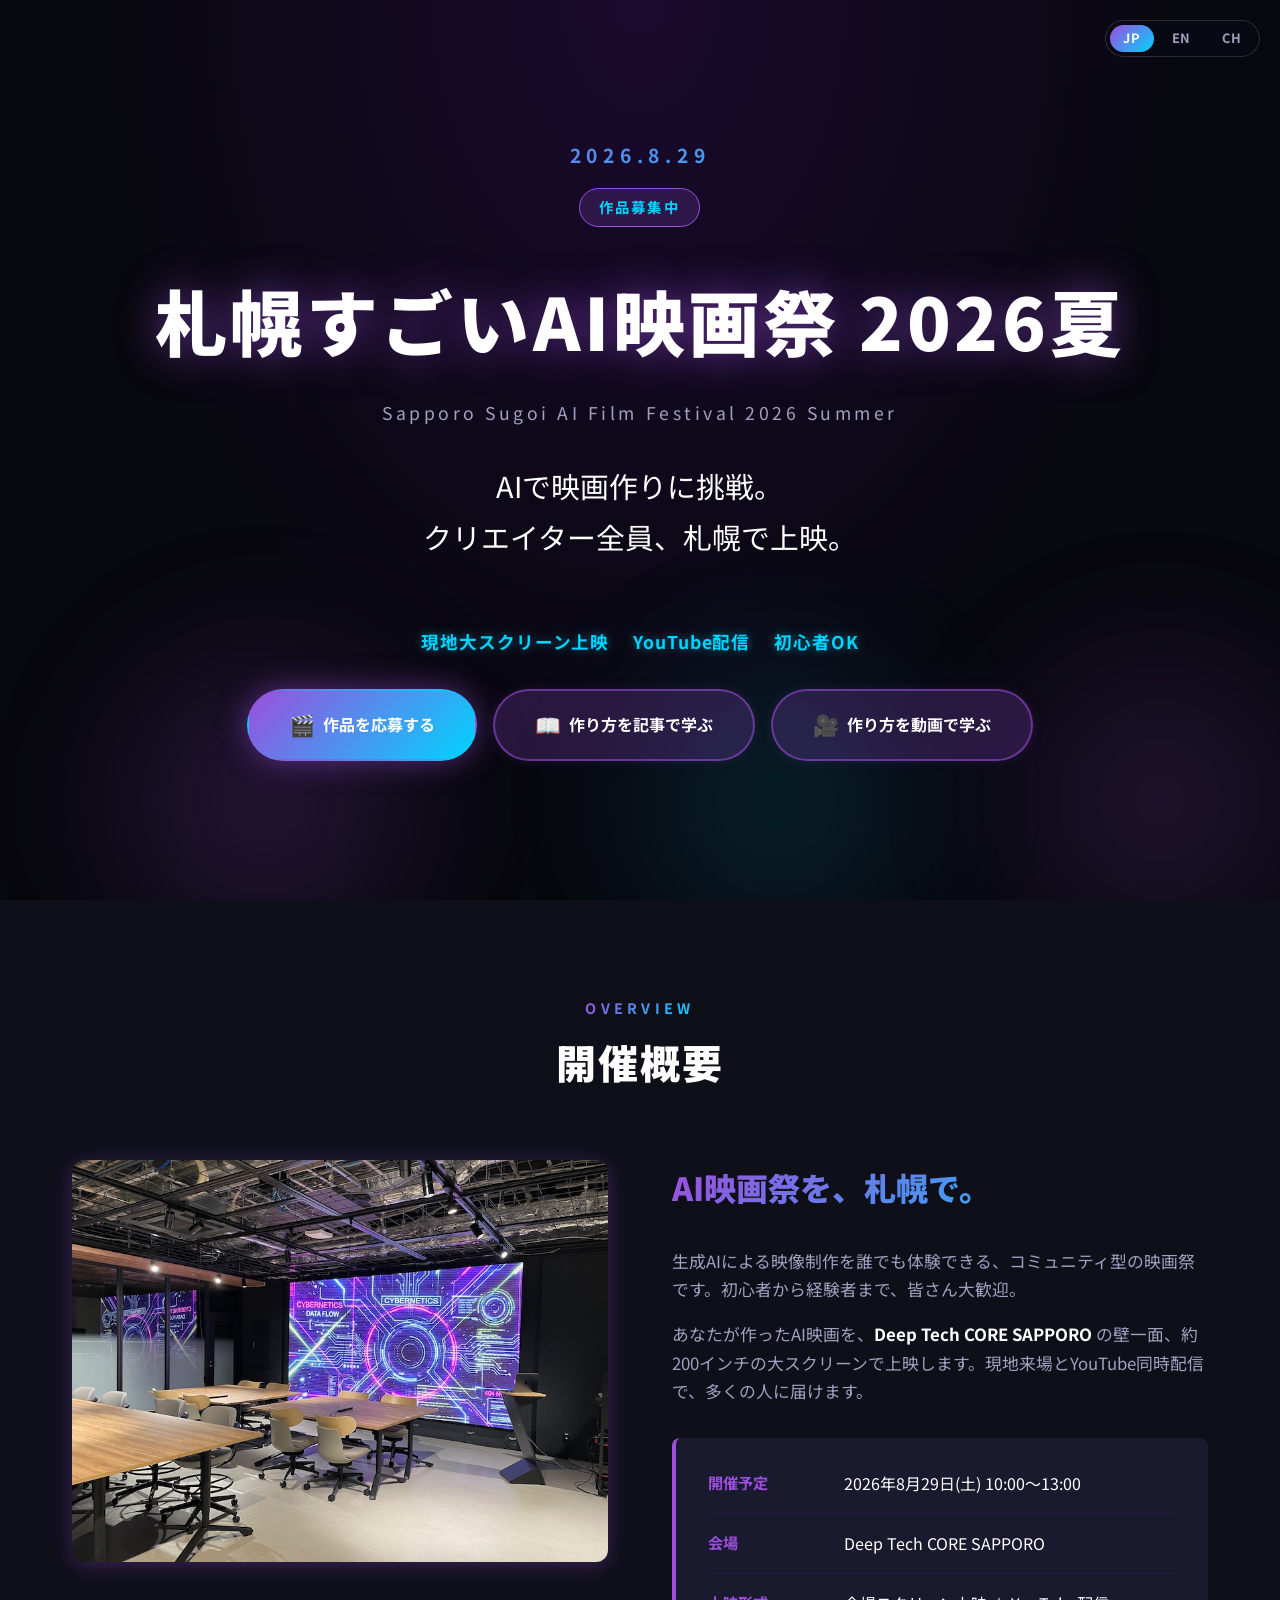
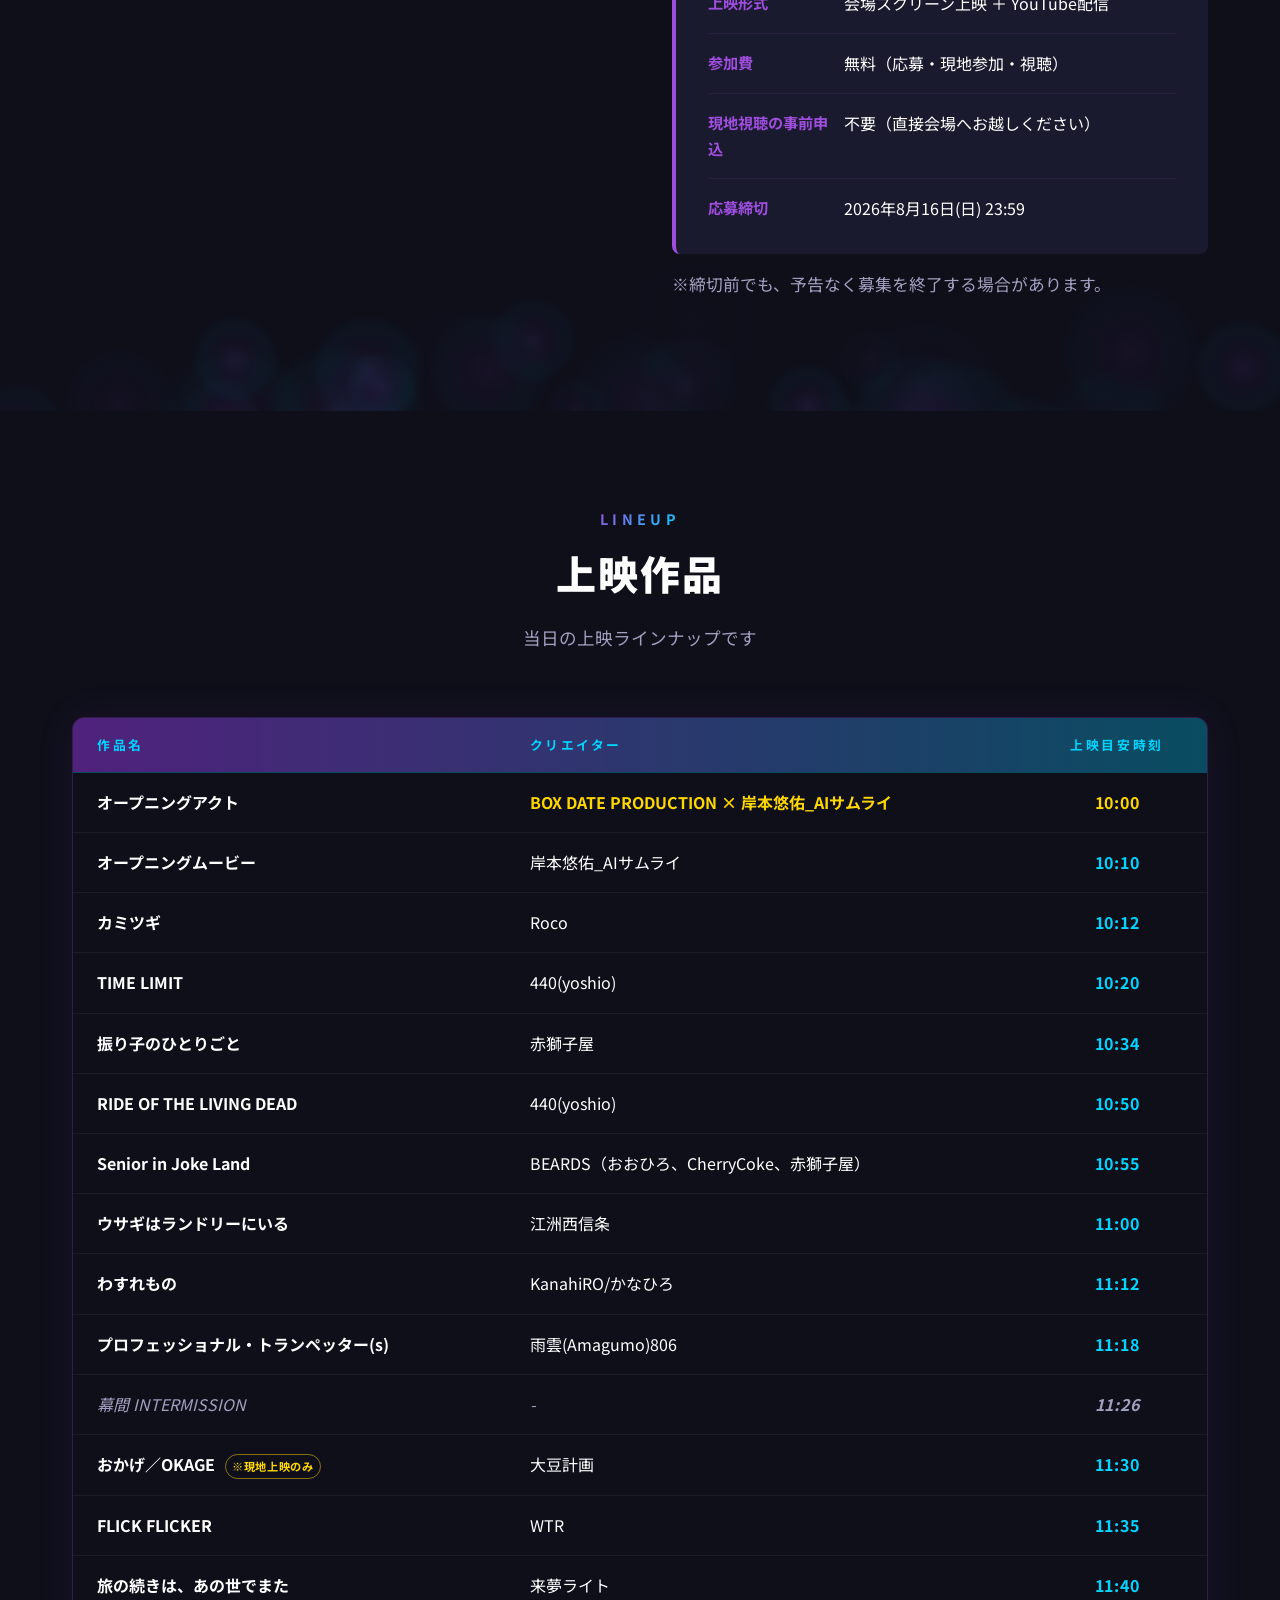
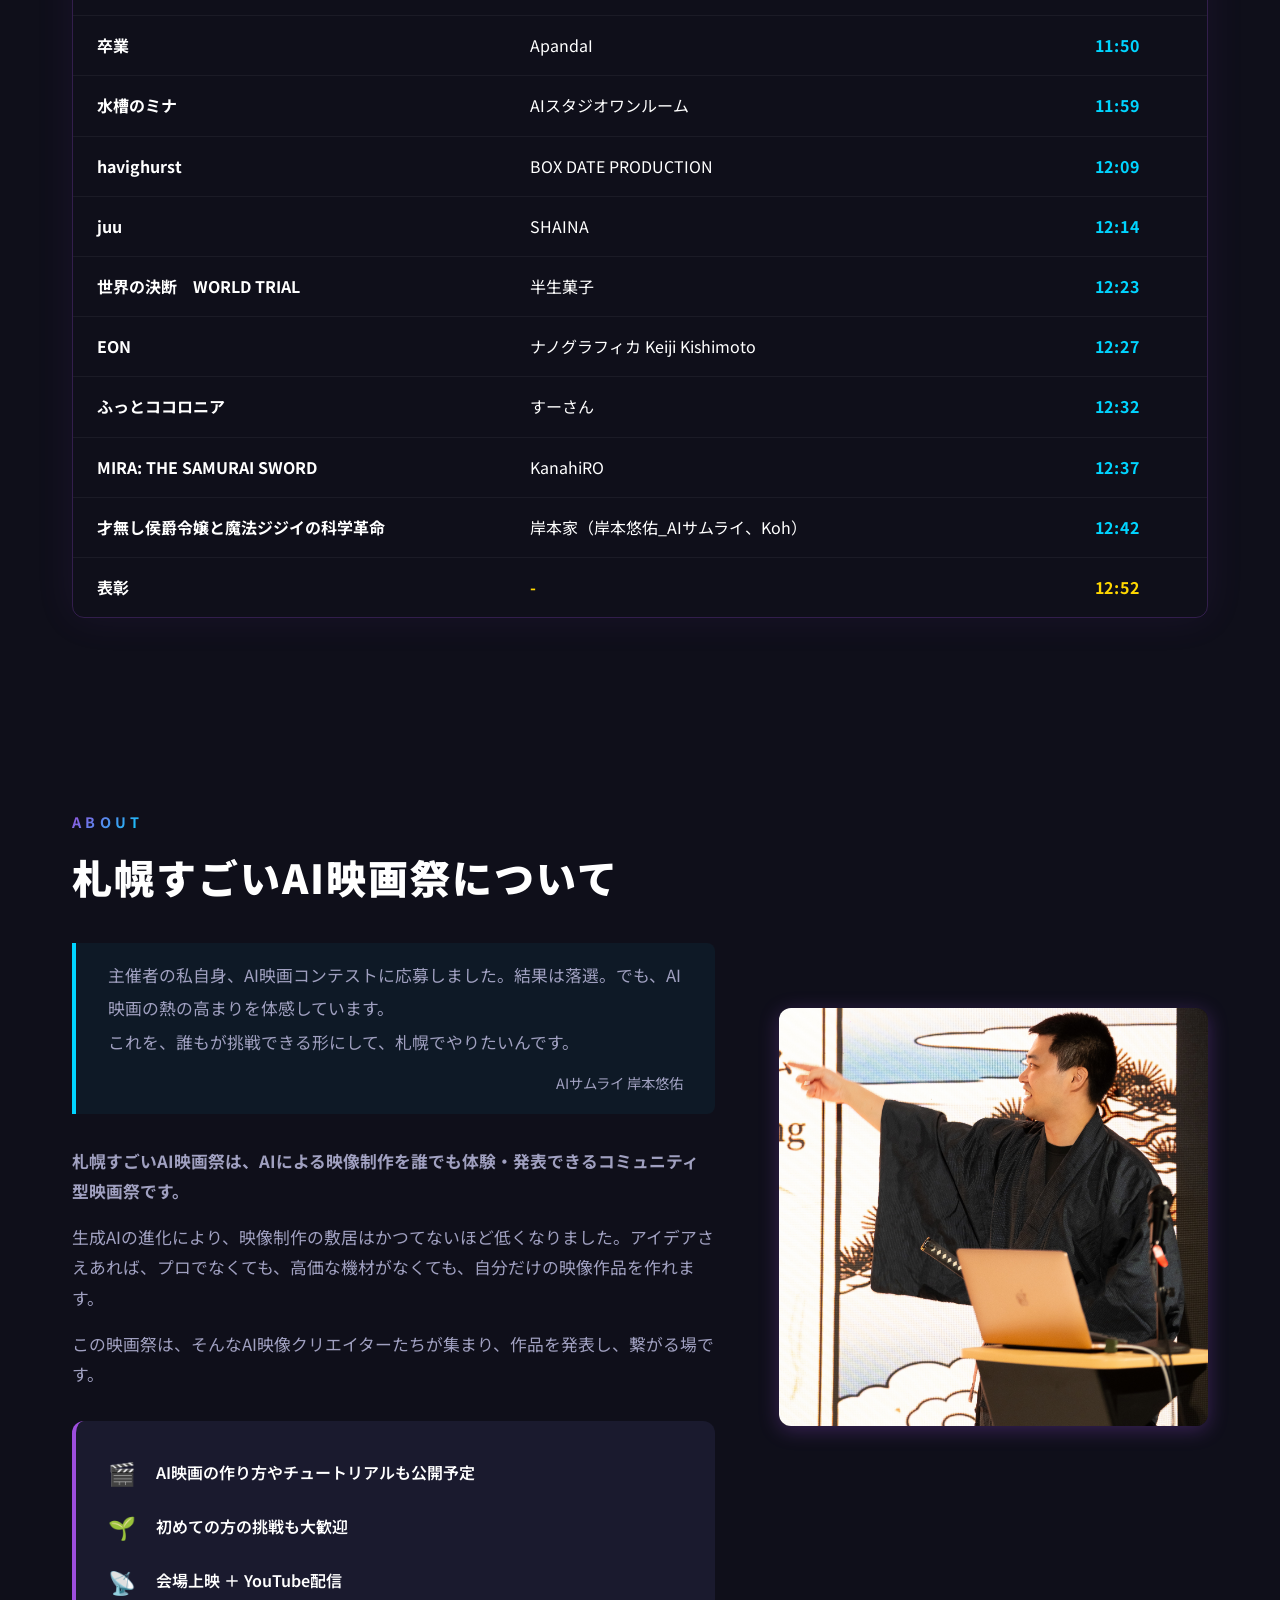
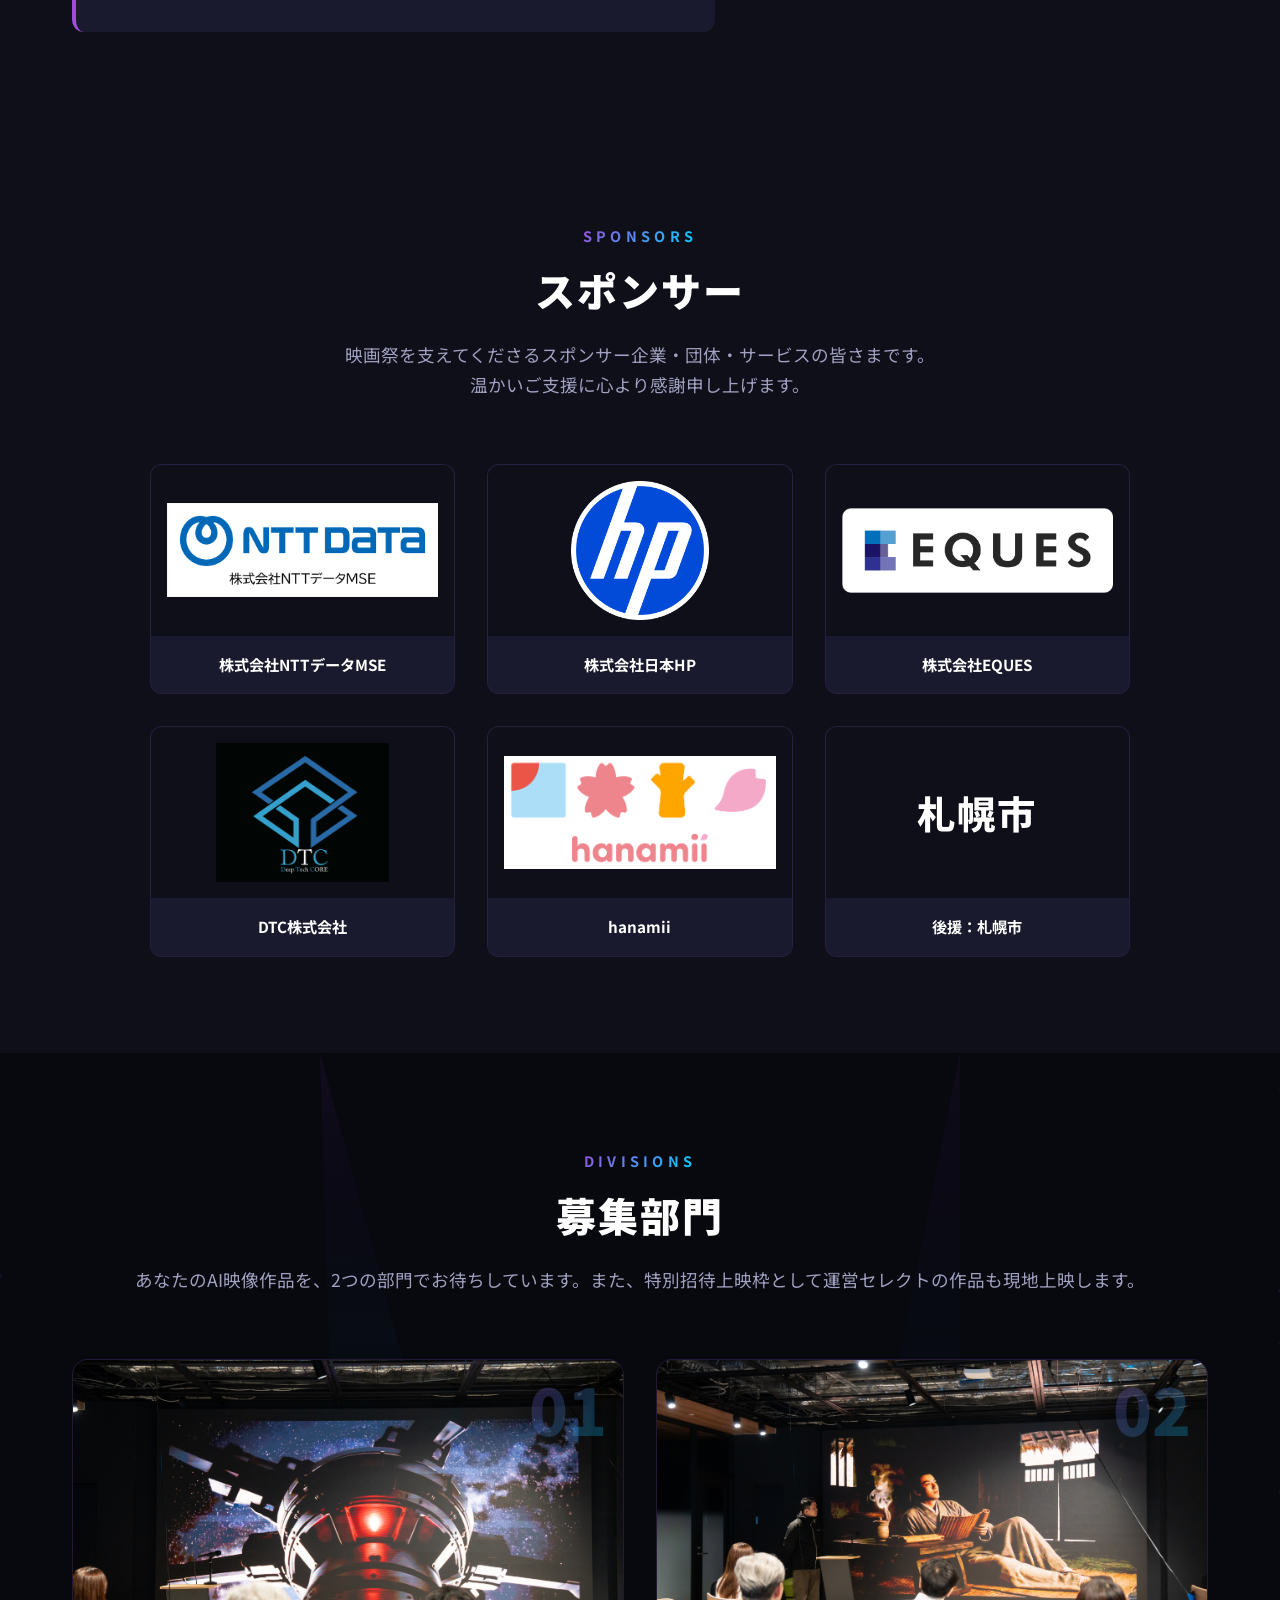
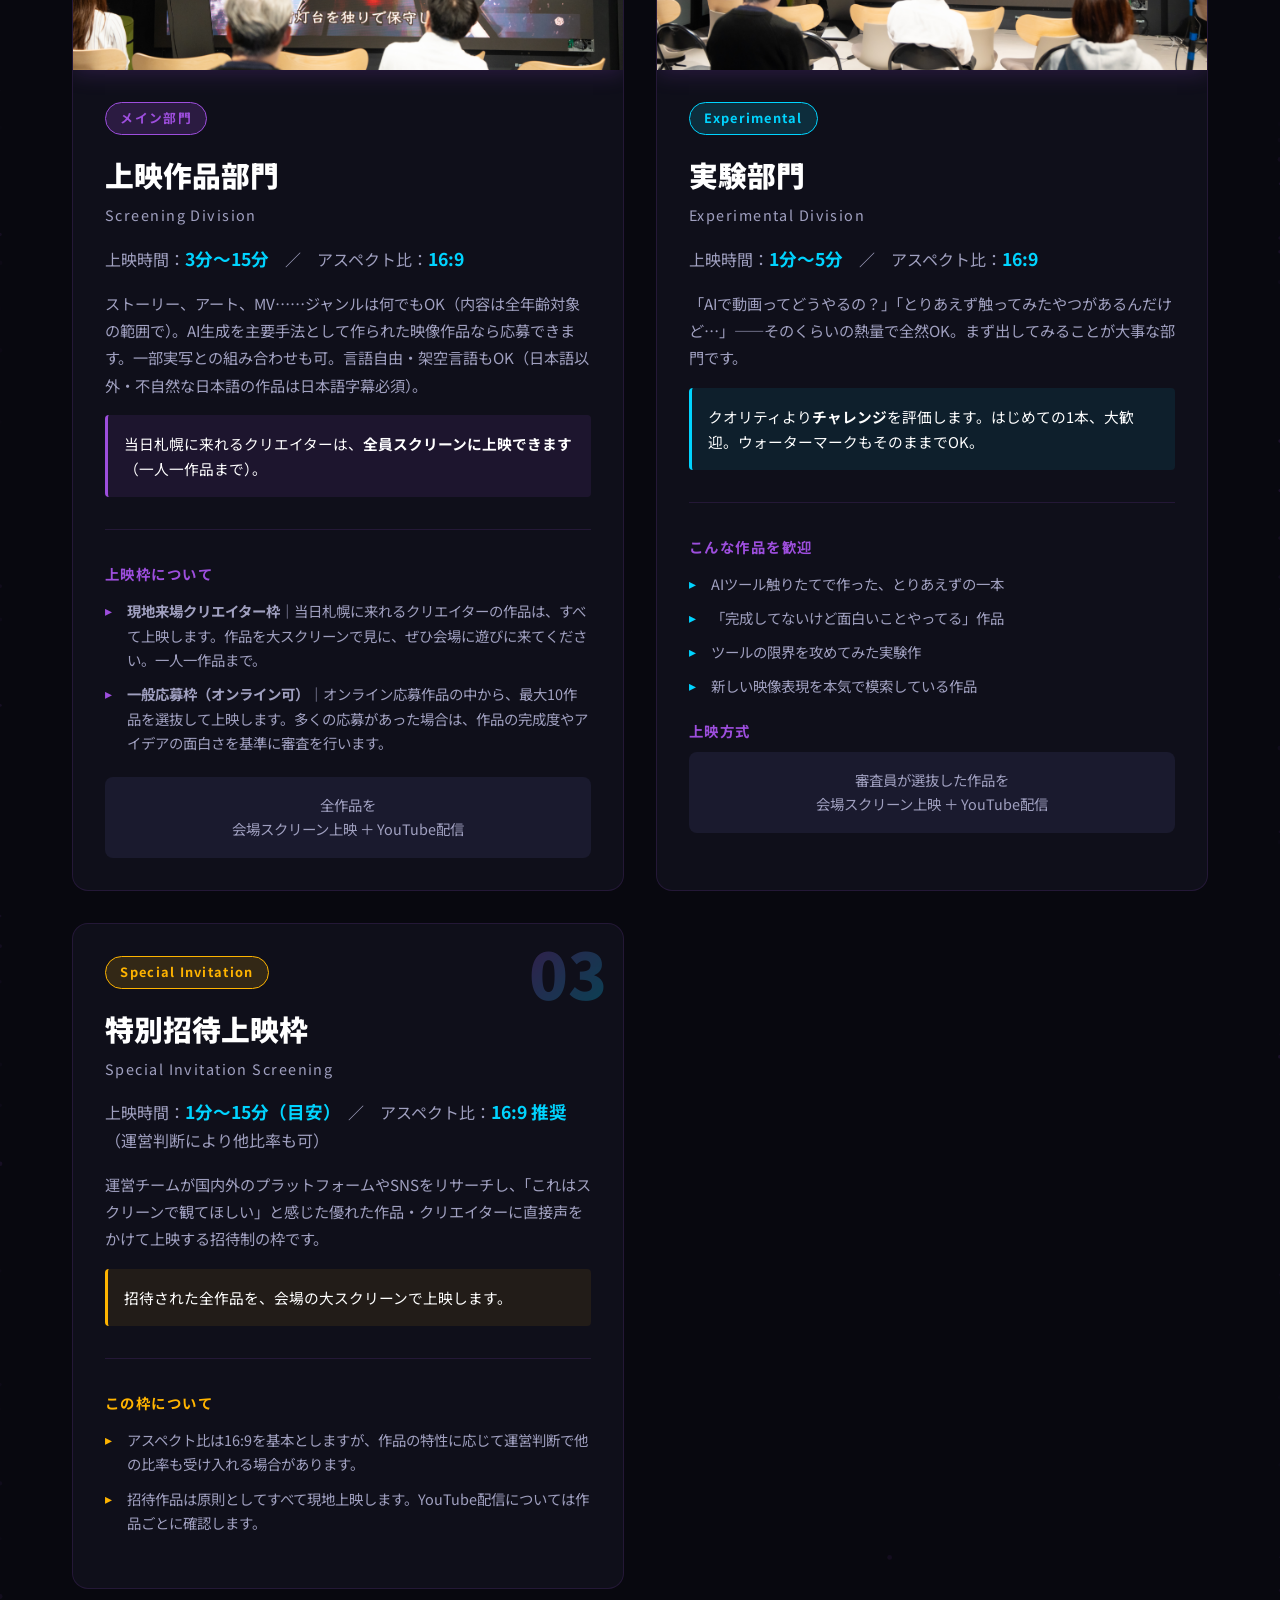
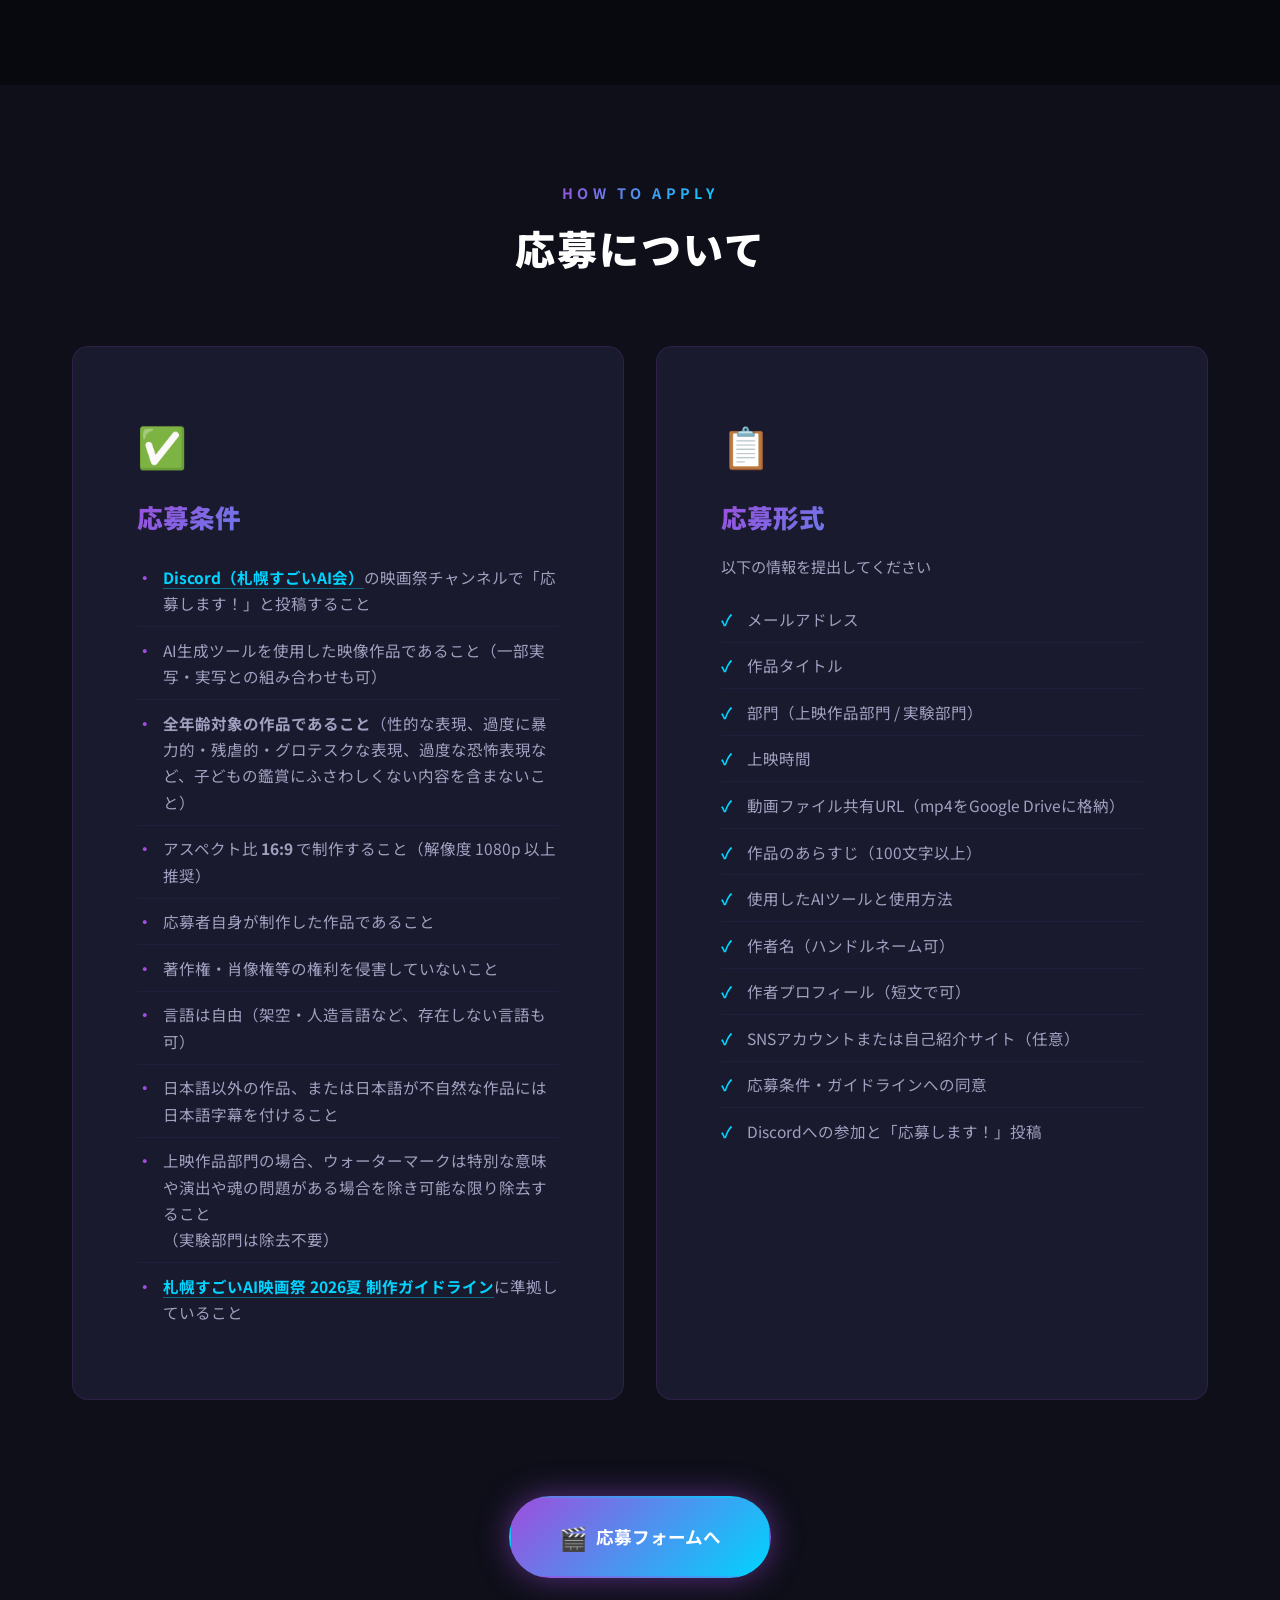
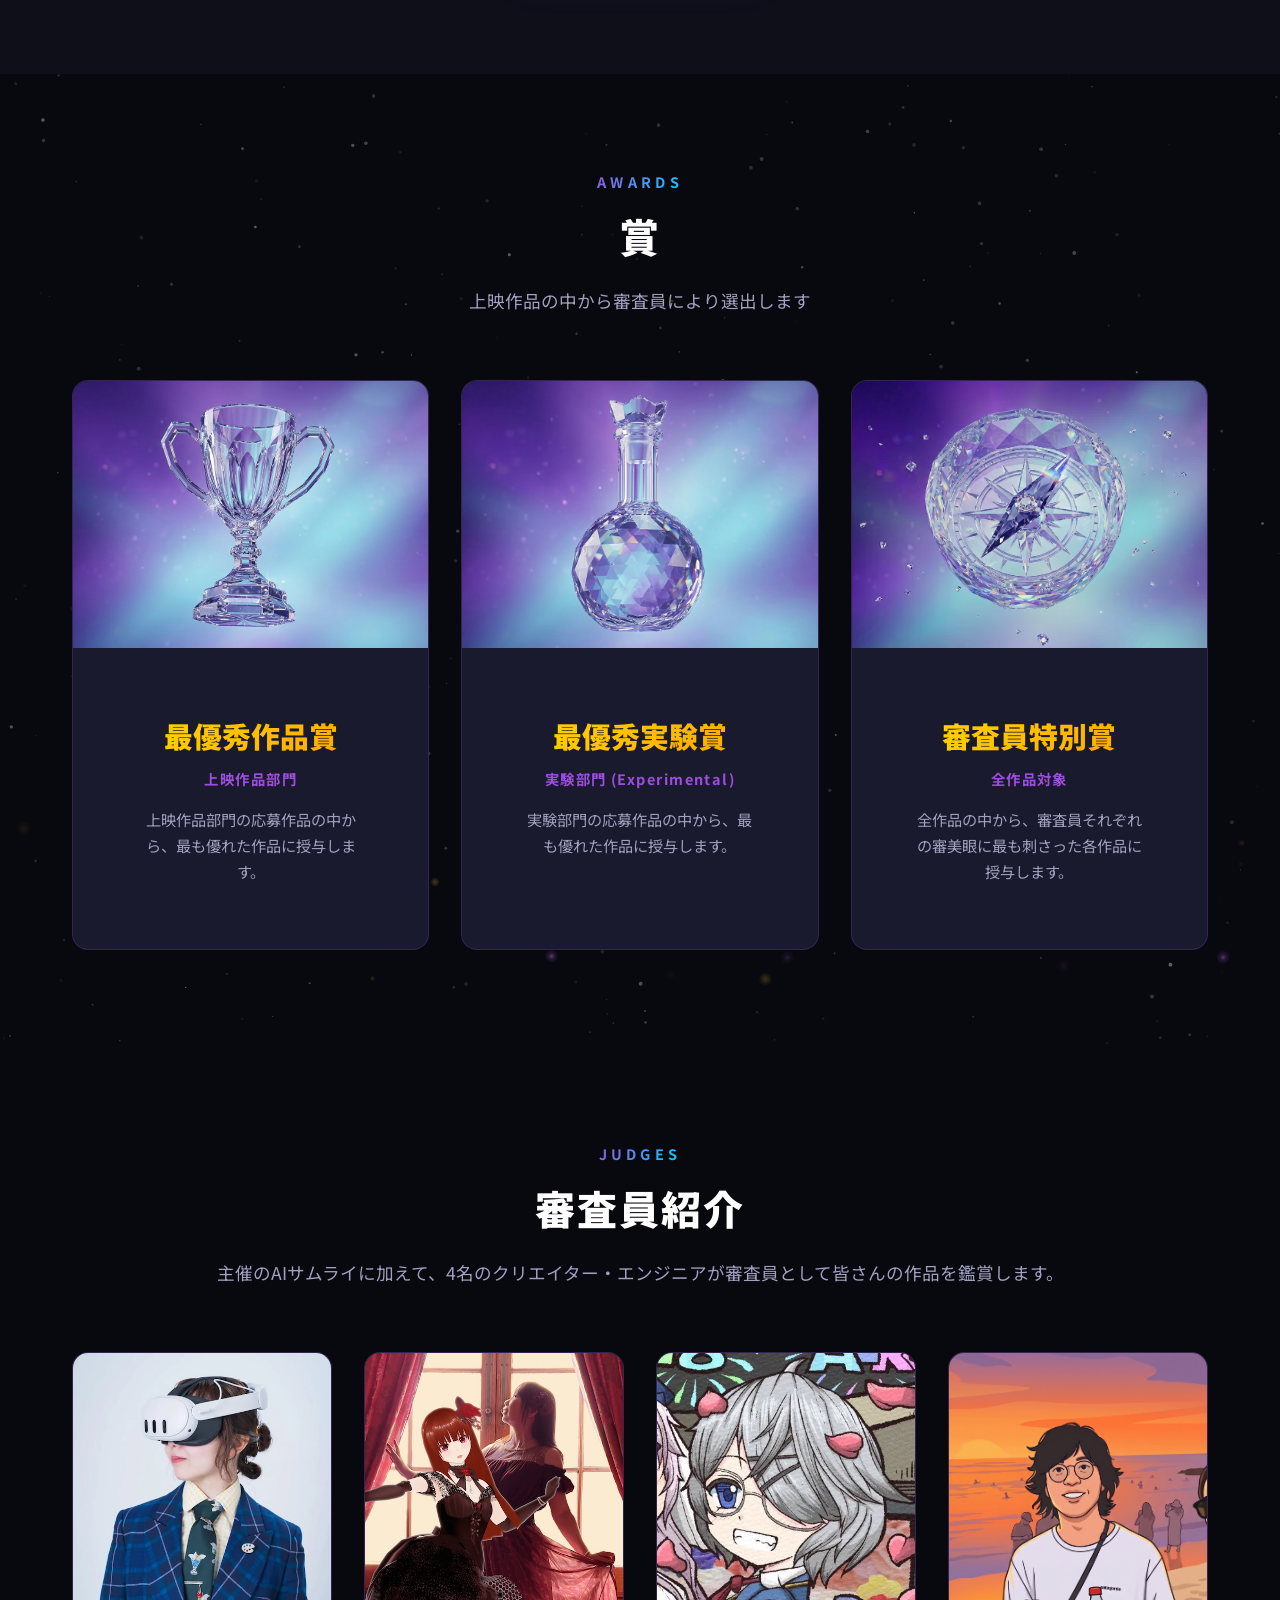
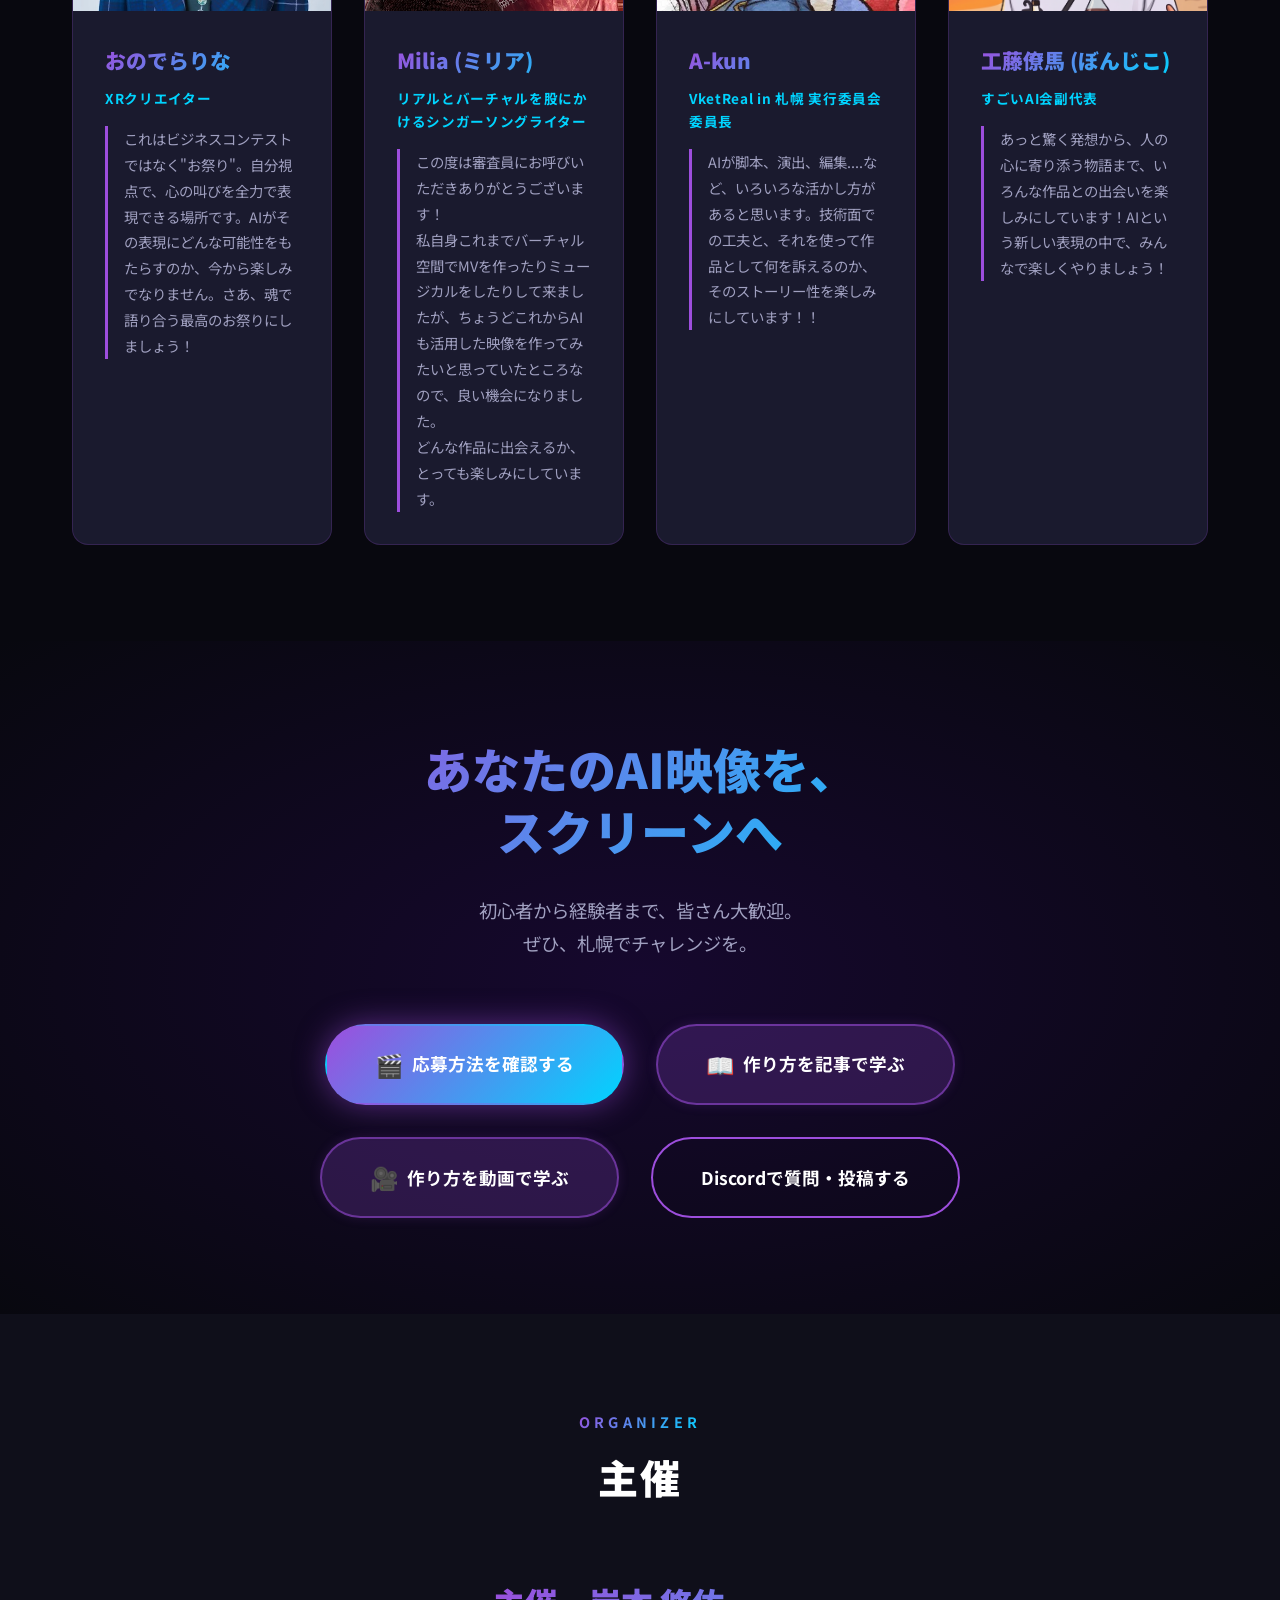
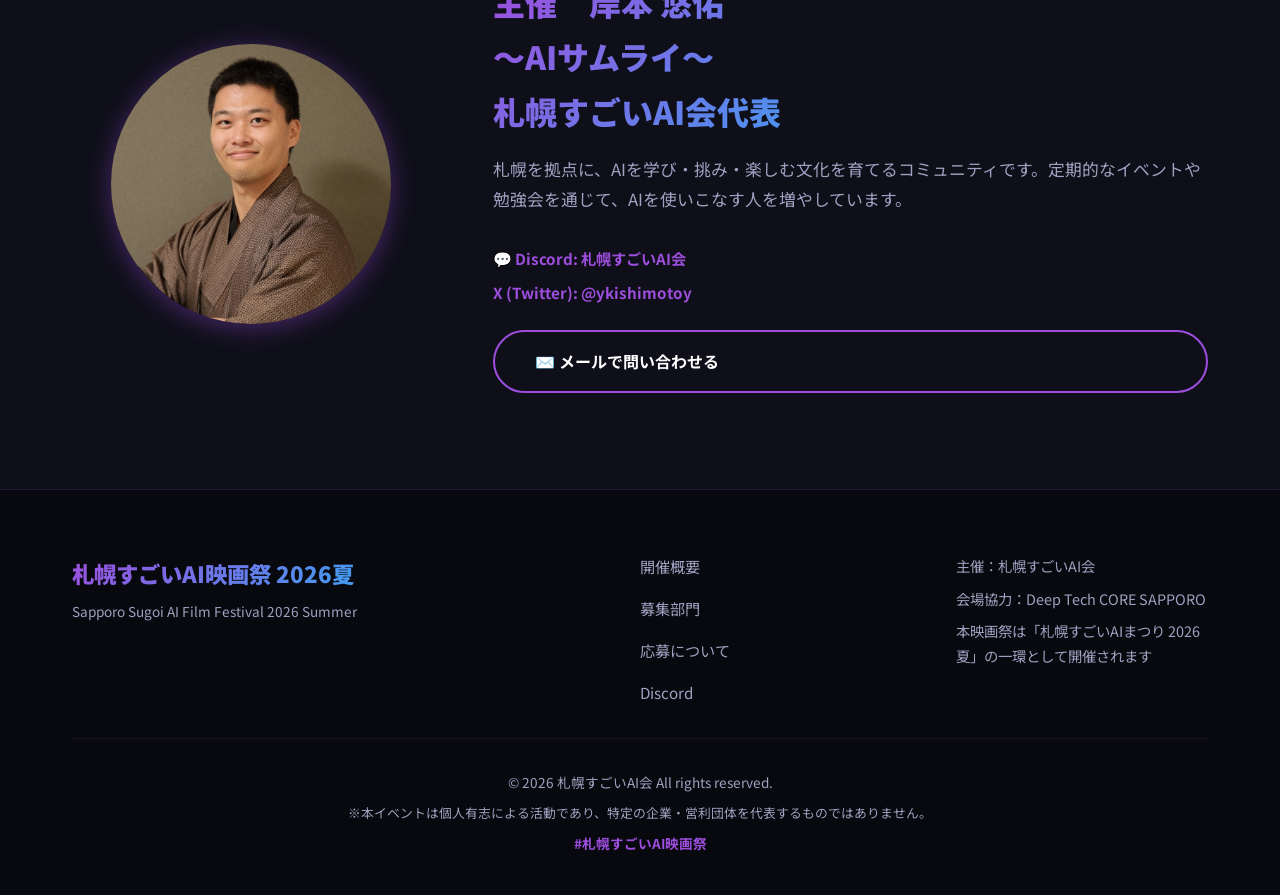
==== index.html @ e081fe91 "add hanamii" ====
<!DOCTYPE html>
<html lang="ja">
<head>
    <meta charset="UTF-8">
    <meta name="viewport" content="width=device-width, initial-scale=1.0">
    <title>札幌すごいAI映画祭 2026夏 | 作品募集中</title>
    <meta name="description" content="生成AIによる映像作品を募集します。AIを使った映画表現を、札幌のスクリーンで上映するコミュニティ型映画祭。2026年8月開催。">
    <!-- OGP Tags -->
    <meta property="og:title" content="札幌すごいAI映画祭 2026夏 | 作品募集中">
    <meta property="og:description" content="生成AIによる映像作品を募集します。AIを使った映画表現を、札幌のスクリーンで上映するコミュニティ型映画祭。2026年8月開催。">
    <meta property="og:type" content="website">
    <meta property="og:url" content="https://film-2026-summer.sugoiai.org/">
    <meta property="og:site_name" content="札幌すごいAI映画祭 2026夏">
    <meta property="og:image" content="https://film-2026-summer.sugoiai.org/images/dtceigasmall.jpg">
    <meta property="og:image:width" content="600">
    <meta property="og:image:height" content="400">
    <meta property="og:locale" content="ja_JP">
    <!-- Twitter Card Tags -->
    <meta name="twitter:card" content="summary_large_image">
    <meta name="twitter:title" content="札幌すごいAI映画祭 2026夏 | 作品募集中">
    <meta name="twitter:description" content="生成AIによる映像作品を募集します。AIを使った映画表現を、札幌のスクリーンで上映するコミュニティ型映画祭。2026年8月開催。">
    <meta name="twitter:image" content="https://film-2026-summer.sugoiai.org/images/dtceigasmall.jpg">
    <!-- Favicon -->
    <link rel="icon" type="image/png" href="images/logo.png">
    <link rel="apple-touch-icon" href="images/logo.png">
    <link rel="stylesheet" href="style.css">
    <link rel="preconnect" href="https://fonts.googleapis.com">
    <link rel="preconnect" href="https://fonts.gstatic.com" crossorigin>
    <link href="https://fonts.googleapis.com/css2?family=Noto+Sans+JP:wght@400;700;900&display=swap" rel="stylesheet">
</head>
<body>

    <!-- Hero Section -->
    <section id="hero" class="hero">
        <div class="lang-switcher" role="group" aria-label="Language">
            <button type="button" class="lang-btn is-active" data-lang="ja">JP</button>
            <button type="button" class="lang-btn" data-lang="en">EN</button>
            <button type="button" class="lang-btn" data-lang="zh">CH</button>
        </div>
        <div class="hero-background">
            <div class="film-particle"></div>
            <div class="film-particle"></div>
            <div class="film-particle"></div>
        </div>
        <div class="hero-placeholder-wrap">
            <!-- [PLACEHOLDER] メインビジュアル画像（推奨: 1920×1080px、映画祭ロゴ入りキービジュアル） -->
        </div>
        <div class="container hero-content">
            <div class="hero-date">2026.8.29</div>
            <div class="hero-badge" data-i18n="hero-badge">作品募集中</div>
            <h1 class="hero-title">
                <span class="title-main" data-i18n="title-main">札幌すごいAI映画祭 2026夏</span>
                <span class="title-sub" data-i18n="title-sub">Sapporo Sugoi AI Film Festival 2026 Summer</span>
            </h1>
            <p class="hero-tagline" data-i18n="hero-tagline">AIで映画作りに挑戦。<br>クリエイター全員、札幌で上映。</p>
            <!-- 配信系の文言・ボタン（2026夏では非表示）
            <div class="hero-watch">
                <p class="hero-watch-note">現地の雰囲気や表彰を見たい方は「現地配信」と「高画質再生」を並列で、高画質で見たい方は「高画質再生」をご覧ください。</p>
                <div class="hero-watch-buttons">
                    <a href="https://www.youtube.com/live/_JI1L0pN5cI" target="_blank" rel="noopener noreferrer" class="btn btn-youtube">
                        <span class="btn-icon">▶</span>
                        <span class="btn-text">YouTube現地アーカイブ配信</span>
                    </a>
                    <a href="https://www.youtube.com/playlist?list=PL9Exuj7BppzFbWdxHEOd05Y4pxidMPPRA" target="_blank" rel="noopener noreferrer" class="btn btn-hd">
                        <span class="btn-icon">✨</span>
                        <span class="btn-text">高画質再生</span>
                    </a>
                </div>
            </div>
            -->

            <div class="hero-info-badge">
                <span data-i18n="badge-onsite">現地大スクリーン上映</span>
                <span data-i18n="badge-youtube">YouTube配信</span>
                <span data-i18n="badge-beginner">初心者OK</span>
            </div>
            <div class="hero-cta">
                <a href="#divisions" class="btn btn-primary">
                    <span class="btn-icon">🎬</span>
                    <span class="btn-text" data-i18n="btn-submit">作品を応募する</span>
                </a>
                <a href="https://zenn.dev/acntechjp/articles/0f53e090b62657" target="_blank" rel="noopener noreferrer" class="btn btn-learn">
                    <span class="btn-icon">📖</span>
                    <span class="btn-text" data-i18n="btn-learn-article">作り方を記事で学ぶ</span>
                </a>
                <a href="https://dojo.sugoiai.org/#creative" target="_blank" rel="noopener noreferrer" class="btn btn-learn">
                    <span class="btn-icon">🎥</span>
                    <span class="btn-text" data-i18n="btn-learn-video">作り方を動画で学ぶ</span>
                </a>
            </div>
        </div>
    </section>

    <!-- Prize / Awards Gallery Section（2026夏では非表示）
    <section id="prize" class="section prize">
        <div class="container">
            <div class="section-header">
                <h2 class="section-title">
                    <span class="title-en">PRIZE</span>
                    <span class="title-ja">表彰</span>
                </h2>
                <p class="section-description">栄えある受賞者の皆さま、誠におめでとうございます🎉</p>
            </div>
            <div class="prize-grid">
                <div class="prize-card">
                    <div class="prize-card-inner">
                        <img src="images/prize1.png" alt="表彰 1" loading="lazy">
                    </div>
                </div>
                <div class="prize-card">
                    <div class="prize-card-inner">
                        <img src="images/prize2.png" alt="表彰 2" loading="lazy">
                    </div>
                </div>
                <div class="prize-card">
                    <div class="prize-card-inner">
                        <img src="images/prize3.png" alt="表彰 3" loading="lazy">
                    </div>
                </div>
                <div class="prize-card">
                    <div class="prize-card-inner">
                        <img src="images/prize4.png" alt="表彰 4" loading="lazy">
                    </div>
                </div>
                <div class="prize-card">
                    <div class="prize-card-inner">
                        <img src="images/prize5.png" alt="表彰 5" loading="lazy">
                    </div>
                </div>
                <div class="prize-card">
                    <div class="prize-card-inner">
                        <img src="images/prize6.png" alt="表彰 6" loading="lazy">
                    </div>
                </div>
                <div class="prize-card">
                    <div class="prize-card-inner">
                        <img src="images/prize7.png" alt="表彰 7" loading="lazy">
                    </div>
                </div>
            </div>
        </div>
    </section>
    -->

    <!-- Overview Section -->
    <section id="overview" class="section overview">
        <canvas id="filmGrainCanvas" class="film-grain-canvas"></canvas>
        <div class="container">
            <div class="section-header">
                <h2 class="section-title">
                    <span class="title-en">OVERVIEW</span>
                    <span class="title-ja" data-i18n="sec-overview">開催概要</span>
                </h2>
            </div>
            <div class="overview-content">
                <div class="overview-main">
                    <div class="overview-image-wrap">
                        <img src="images/DTC.JPG" alt="Deep Tech CORE SAPPORO 会場" class="venue-image">
                    </div>
                    <div class="overview-text">
                        <h3 class="overview-subtitle" data-i18n="overview-subtitle">AI映画祭を、札幌で。</h3>
                        <p data-i18n="overview-p1">生成AIによる映像制作を誰でも体験できる、コミュニティ型の映画祭です。初心者から経験者まで、皆さん大歓迎。</p>
                        <p data-i18n="overview-p2">あなたが作ったAI映画を、<strong>Deep Tech CORE SAPPORO</strong> の壁一面、約200インチの大スクリーンで上映します。現地来場とYouTube同時配信で、多くの人に届けます。</p>
                        <div class="event-info">
                            <div class="info-item">
                                <div class="info-label" data-i18n="info-label-date">開催予定</div>
                                <div class="info-value" data-i18n="info-value-date">2026年8月29日(土) 10:00〜13:00</div>
                            </div>
                            <div class="info-item">
                                <div class="info-label" data-i18n="info-label-venue">会場</div>
                                <div class="info-value">Deep Tech CORE SAPPORO</div>
                            </div>
                            <div class="info-item">
                                <div class="info-label" data-i18n="info-label-format">上映形式</div>
                                <div class="info-value" data-i18n="info-value-format">会場スクリーン上映 ＋ YouTube配信</div>
                            </div>
                            <div class="info-item">
                                <div class="info-label" data-i18n="info-label-fee">参加費</div>
                                <div class="info-value" data-i18n="info-value-fee">無料（応募・現地参加・視聴）</div>
                            </div>
                            <div class="info-item">
                                <div class="info-label" data-i18n="info-label-reserve">現地視聴の事前申込</div>
                                <div class="info-value" data-i18n="info-value-reserve">不要（直接会場へお越しください）</div>
                            </div>
                            <div class="info-item">
                                <div class="info-label" data-i18n="info-label-deadline">応募締切</div>
                                <div class="info-value" data-i18n="info-value-deadline">2026年8月16日(日) 23:59</div>
                            </div>
                        </div>
                        <p class="overview-note" data-i18n="overview-note">※締切前でも、予告なく募集を終了する場合があります。</p>
                    </div>
                </div>
            </div>
        </div>
    </section>

    <!-- Screening Works Section -->
    <section id="screening" class="section screening">
        <div class="container">
            <div class="section-header">
                <h2 class="section-title">
                    <span class="title-en">LINEUP</span>
                    <span class="title-ja">上映作品</span>
                </h2>
                <p class="section-description">当日の上映ラインナップです</p>
            </div>
            <div class="screening-table-wrap">
                <table class="screening-table">
                    <thead>
                        <tr>
                            <th>作品名</th>
                            <th>クリエイター</th>
                            <th>上映目安時刻</th>
                        </tr>
                    </thead>
                    <tbody>
                        <tr class="screening-row-special">
                            <td data-label="作品名">オープニングアクト</td>
                            <td data-label="クリエイター">BOX DATE PRODUCTION × 岸本悠佑_AIサムライ</td>
                            <td data-label="上映目安時刻">10:00</td>
                        </tr>
                        <tr>
                            <td data-label="作品名">オープニングムービー</td>
                            <td data-label="クリエイター">岸本悠佑_AIサムライ</td>
                            <td data-label="上映目安時刻">10:10</td>
                        </tr>
                        <tr>
                            <td data-label="作品名">カミツギ</td>
                            <td data-label="クリエイター">Roco</td>
                            <td data-label="上映目安時刻">10:12</td>
                        </tr>
                        <tr>
                            <td data-label="作品名">TIME LIMIT</td>
                            <td data-label="クリエイター">440(yoshio)</td>
                            <td data-label="上映目安時刻">10:20</td>
                        </tr>
                        <tr>
                            <td data-label="作品名">振り子のひとりごと</td>
                            <td data-label="クリエイター">赤獅子屋</td>
                            <td data-label="上映目安時刻">10:34</td>
                        </tr>
                        <tr>
                            <td data-label="作品名">RIDE OF THE LIVING DEAD</td>
                            <td data-label="クリエイター">440(yoshio)</td>
                            <td data-label="上映目安時刻">10:50</td>
                        </tr>
                        <tr>
                            <td data-label="作品名">Senior in Joke Land</td>
                            <td data-label="クリエイター">BEARDS（おおひろ、CherryCoke、赤獅子屋）</td>
                            <td data-label="上映目安時刻">10:55</td>
                        </tr>
                        <tr>
                            <td data-label="作品名">ウサギはランドリーにいる</td>
                            <td data-label="クリエイター">江洲西信条</td>
                            <td data-label="上映目安時刻">11:00</td>
                        </tr>
                        <tr>
                            <td data-label="作品名">わすれもの</td>
                            <td data-label="クリエイター">KanahiRO/かなひろ</td>
                            <td data-label="上映目安時刻">11:12</td>
                        </tr>
                        <tr>
                            <td data-label="作品名">プロフェッショナル・トランペッター(s)</td>
                            <td data-label="クリエイター">雨雲(Amagumo)806</td>
                            <td data-label="上映目安時刻">11:18</td>
                        </tr>
                        <tr class="screening-row-intermission">
                            <td data-label="作品名">幕間 INTERMISSION</td>
                            <td data-label="クリエイター">-</td>
                            <td data-label="上映目安時刻">11:26</td>
                        </tr>
                        <tr>
                            <td data-label="作品名">おかげ／OKAGE <span class="screening-note">※現地上映のみ</span></td>
                            <td data-label="クリエイター">大豆計画</td>
                            <td data-label="上映目安時刻">11:30</td>
                        </tr>
                        <tr>
                            <td data-label="作品名">FLICK FLICKER</td>
                            <td data-label="クリエイター">WTR</td>
                            <td data-label="上映目安時刻">11:35</td>
                        </tr>
                        <tr>
                            <td data-label="作品名">旅の続きは、あの世でまた</td>
                            <td data-label="クリエイター">来夢ライト</td>
                            <td data-label="上映目安時刻">11:40</td>
                        </tr>
                        <tr>
                            <td data-label="作品名">卒業</td>
                            <td data-label="クリエイター">ApandaI</td>
                            <td data-label="上映目安時刻">11:50</td>
                        </tr>
                        <tr>
                            <td data-label="作品名">水槽のミナ</td>
                            <td data-label="クリエイター">AIスタジオワンルーム</td>
                            <td data-label="上映目安時刻">11:59</td>
                        </tr>
                        <tr>
                            <td data-label="作品名">havighurst</td>
                            <td data-label="クリエイター">BOX DATE PRODUCTION</td>
                            <td data-label="上映目安時刻">12:09</td>
                        </tr>
                        <tr>
                            <td data-label="作品名">juu</td>
                            <td data-label="クリエイター">SHAINA</td>
                            <td data-label="上映目安時刻">12:14</td>
                        </tr>
                        <tr>
                            <td data-label="作品名">世界の決断　WORLD TRIAL</td>
                            <td data-label="クリエイター">半生菓子</td>
                            <td data-label="上映目安時刻">12:23</td>
                        </tr>
                        <tr>
                            <td data-label="作品名">EON</td>
                            <td data-label="クリエイター">ナノグラフィカ Keiji Kishimoto</td>
                            <td data-label="上映目安時刻">12:27</td>
                        </tr>
                        <tr>
                            <td data-label="作品名">ふっとココロニア</td>
                            <td data-label="クリエイター">すーさん</td>
                            <td data-label="上映目安時刻">12:32</td>
                        </tr>
                        <tr>
                            <td data-label="作品名">MIRA: THE SAMURAI SWORD</td>
                            <td data-label="クリエイター">KanahiRO</td>
                            <td data-label="上映目安時刻">12:37</td>
                        </tr>
                        <tr>
                            <td data-label="作品名">才無し侯爵令嬢と魔法ジジイの科学革命</td>
                            <td data-label="クリエイター">岸本家（岸本悠佑_AIサムライ、Koh）</td>
                            <td data-label="上映目安時刻">12:42</td>
                        </tr>
                        <tr class="screening-row-special">
                            <td data-label="作品名">表彰</td>
                            <td data-label="クリエイター">-</td>
                            <td data-label="上映目安時刻">12:52</td>
                        </tr>
                    </tbody>
                </table>
            </div>
        </div>
    </section>

    <!-- About Section -->
    <section id="about" class="section about-festival">
        <canvas id="rippleCanvas" class="ripple-canvas"></canvas>
        <div class="container">
            <div class="about-content">
                <div class="about-text">
                    <div class="section-header" style="text-align:left; margin-bottom: 2rem;">
                        <h2 class="section-title" style="align-items: flex-start;">
                            <span class="title-en">ABOUT</span>
                            <span class="title-ja" data-i18n="sec-about">札幌すごいAI映画祭について</span>
                        </h2>
                    </div>
                    <blockquote class="about-origin" data-i18n="about-origin">
                        主催者の私自身、AI映画コンテストに応募しました。結果は落選。でも、AI映画の熱の高まりを体感しています。<br>
                        これを、誰もが挑戦できる形にして、札幌でやりたいんです。<br>
                        <span class="about-origin-sig">AIサムライ 岸本悠佑</span>
                    </blockquote>
                    <p class="about-lead" data-i18n="about-lead">
                        札幌すごいAI映画祭は、AIによる映像制作を誰でも体験・発表できるコミュニティ型映画祭です。
                    </p>
                    <p data-i18n="about-p1">
                        生成AIの進化により、映像制作の敷居はかつてないほど低くなりました。アイデアさえあれば、プロでなくても、高価な機材がなくても、自分だけの映像作品を作れます。
                    </p>
                    <p data-i18n="about-p2">
                        この映画祭は、そんなAI映像クリエイターたちが集まり、作品を発表し、繋がる場です。
                    </p>
                    <div class="about-features">
                        <div class="about-feature">
                            <span class="feature-icon">🎬</span>
                            <span class="feature-text" data-i18n="feature-1">AI映画の作り方やチュートリアルも公開予定</span>
                        </div>
                        <div class="about-feature">
                            <span class="feature-icon">🌱</span>
                            <span class="feature-text" data-i18n="feature-2">初めての方の挑戦も大歓迎</span>
                        </div>
                        <div class="about-feature">
                            <span class="feature-icon">📡</span>
                            <span class="feature-text" data-i18n="feature-3">会場上映 ＋ YouTube配信</span>
                        </div>
                    </div>
                </div>
                <div class="about-image">
                    <img src="images/samurai.jpg" alt="イベントの雰囲気" class="about-photo">
                </div>
            </div>
        </div>
    </section>

    <!-- Sponsors Section -->
    <section id="sponsors" class="section sponsors">
        <div class="container">
            <div class="section-header">
                <h2 class="section-title">
                    <span class="title-en">SPONSORS</span>
                    <span class="title-ja" data-i18n="sec-sponsors">スポンサー</span>
                </h2>
                <p class="section-description" data-i18n="sponsors-desc">映画祭を支えてくださるスポンサー企業・団体・サービスの皆さまです。<br>温かいご支援に心より感謝申し上げます。</p>
            </div>
            <div class="sponsors-grid">
                <a href="https://www.nttd-mse.com/" target="_blank" rel="noopener noreferrer" class="sponsor-card">
                    <div class="sponsor-logo">
                        <img src="images/NTTDMSE_logo.png" alt="株式会社NTTデータMSE">
                    </div>
                    <div class="sponsor-name" data-i18n="sponsor-nttdmse">株式会社NTTデータMSE</div>
                </a>
                <a href="https://www.hp.com/jp-ja/home.html" target="_blank" rel="noopener noreferrer" class="sponsor-card">
                    <div class="sponsor-logo">
                        <img src="images/HP.png" alt="株式会社日本HP">
                    </div>
                    <div class="sponsor-name" data-i18n="sponsor-hp">株式会社日本HP</div>
                </a>
                <a href="https://eques.co.jp" target="_blank" rel="noopener noreferrer" class="sponsor-card">
                    <div class="sponsor-logo">
                        <img src="images/eques.png" alt="株式会社EQUES">
                    </div>
                    <div class="sponsor-name" data-i18n="sponsor-eques">株式会社EQUES</div>
                </a>
                <a href="https://deeptech-core.com" target="_blank" rel="noopener noreferrer" class="sponsor-card">
                    <div class="sponsor-logo">
                        <img src="images/DTC_logo.png" alt="DTC株式会社">
                    </div>
                    <div class="sponsor-name" data-i18n="sponsor-dtc">DTC株式会社</div>
                </a>
                <a href="https://hanamii.jp" target="_blank" rel="noopener noreferrer" class="sponsor-card">
                    <div class="sponsor-logo">
                        <img src="images/hanamii.png" alt="HANAMII株式会社">
                    </div>
                    <div class="sponsor-name" data-i18n="sponsor-hanamii">hanamii</div>
                </a>
                <a href="https://www.city.sapporo.jp/" target="_blank" rel="noopener noreferrer" class="sponsor-card">
                    <div class="sponsor-logo">
                        <span class="sponsor-logo-text">札幌市</span>
                    </div>
                    <div class="sponsor-name" data-i18n="sponsor-sapporo">後援：札幌市</div>
                </a>
                <!-- 2026夏では非表示
                <a href="https://turkana.akajishiya.com" target="_blank" rel="noopener noreferrer" class="sponsor-card">
                    <div class="sponsor-logo">
                        <img src="images/turkana.png" alt="Turkana">
                    </div>
                    <div class="sponsor-name">Turkana</div>
                </a>
                -->
            </div>
            <!-- スポンサー募集ボタン（後日公開用）
            <div class="sponsors-cta" style="text-align: center; margin-top: 2.5rem;">
                <a href="sponsors.html" class="btn" style="background: transparent; border: 1px solid rgba(255, 255, 255, 0.15); color: var(--text-secondary); font-size: 0.85rem; padding: 0.6rem 1.6rem;">
                    <span class="btn-text">スポンサー希望の方はこちら</span>
                </a>
            </div>
            -->
        </div>
    </section>

    <!-- Divisions Section -->
    <section id="divisions" class="section divisions">
        <canvas id="projectorCanvas" class="projector-canvas"></canvas>
        <div class="container">
            <div class="section-header">
                <h2 class="section-title">
                    <span class="title-en">DIVISIONS</span>
                    <span class="title-ja" data-i18n="sec-divisions">募集部門</span>
                </h2>
                <p class="section-description" data-i18n="divisions-desc">あなたのAI映像作品を、2つの部門でお待ちしています。また、特別招待上映枠として運営セレクトの作品も現地上映します。</p>
            </div>
            <div class="divisions-grid">

                <!-- Division 1: 上映作品部門 -->
                <div class="division-card division-main">
                    <div class="division-number">01</div>
                    <div class="division-image-wrap">
                        <img src="images/dtceiga.jpg" alt="上映作品部門" class="division-image">
                    </div>
                    <div class="division-content">
                        <div class="division-badge badge-main" data-i18n="div1-badge">メイン部門</div>
                        <h3 class="division-title" data-i18n="div1-title">上映作品部門</h3>
                        <p class="division-subtitle" data-i18n="div1-sub">Screening Division</p>
                        <p class="division-duration" data-i18n="div1-duration">上映時間：<strong>3分〜15分</strong>　／　アスペクト比：<strong>16:9</strong></p>
                        <p class="division-description" data-i18n="div1-desc">
                            ストーリー、アート、MV……ジャンルは何でもOK（内容は全年齢対象の範囲で）。AI生成を主要手法として作られた映像作品なら応募できます。一部実写との組み合わせも可。言語自由・架空言語もOK（日本語以外・不自然な日本語の作品は日本語字幕必須）。
                        </p>
                        <div class="division-highlight" data-i18n="div1-highlight">
                            当日札幌に来れるクリエイターは、<strong>全員スクリーンに上映できます</strong>（一人一作品まで）。
                        </div>
                        <div class="division-details">
                            <h4 data-i18n="div1-h4">上映枠について</h4>
                            <ul>
                                <li data-i18n="div1-li1"><strong>現地来場クリエイター枠</strong>｜当日札幌に来れるクリエイターの作品は、すべて上映します。作品を大スクリーンで見に、ぜひ会場に遊びに来てください。一人一作品まで。</li>
                                <li data-i18n="div1-li2"><strong>一般応募枠（オンライン可）</strong>｜オンライン応募作品の中から、最大10作品を選抜して上映します。多くの応募があった場合は、作品の完成度やアイデアの面白さを基準に審査を行います。</li>
                            </ul>
                            <p class="division-broadcast" data-i18n="div1-broadcast">全作品を<br>会場スクリーン上映 ＋ YouTube配信</p>
                        </div>
                    </div>
                </div>

                <!-- Division 2: 実験部門 -->
                <div class="division-card division-exp">
                    <div class="division-number">02</div>
                    <div class="division-image-wrap">
                        <img src="images/tikukann.jpg" alt="実験部門" class="division-image">
                    </div>
                    <div class="division-content">
                        <div class="division-badge badge-exp">Experimental</div>
                        <h3 class="division-title" data-i18n="div2-title">実験部門</h3>
                        <p class="division-subtitle" data-i18n="div2-sub">Experimental Division</p>
                        <p class="division-duration" data-i18n="div2-duration">上映時間：<strong>1分〜5分</strong>　／　アスペクト比：<strong>16:9</strong></p>
                        <p class="division-description" data-i18n="div2-desc">
                            「AIで動画ってどうやるの？」「とりあえず触ってみたやつがあるんだけど…」——そのくらいの熱量で全然OK。まず出してみることが大事な部門です。
                        </p>
                        <div class="division-highlight" data-i18n="div2-highlight">
                            クオリティより<strong>チャレンジ</strong>を評価します。はじめての1本、大歓迎。ウォーターマークもそのままでOK。
                        </div>
                        <div class="division-details">
                            <h4 data-i18n="div2-h4a">こんな作品を歓迎</h4>
                            <ul>
                                <li data-i18n="div2-li1">AIツール触りたてで作った、とりあえずの一本</li>
                                <li data-i18n="div2-li2">「完成してないけど面白いことやってる」作品</li>
                                <li data-i18n="div2-li3">ツールの限界を攻めてみた実験作</li>
                                <li data-i18n="div2-li4">新しい映像表現を本気で模索している作品</li>
                            </ul>
                            <h4 data-i18n="div2-h4b">上映方式</h4>
                            <p class="division-broadcast" data-i18n="div2-broadcast">審査員が選抜した作品を<br>会場スクリーン上映 ＋ YouTube配信</p>
                        </div>
                    </div>
                </div>

                <!-- Division 3: 特別招待上映枠 -->
                <div class="division-card division-special">
                    <div class="division-number">03</div>
                    <div class="division-content">
                        <div class="division-badge badge-special">Special Invitation</div>
                        <h3 class="division-title" data-i18n="div3-title">特別招待上映枠</h3>
                        <p class="division-subtitle" data-i18n="div3-sub">Special Invitation Screening</p>
                        <p class="division-duration" data-i18n="div3-duration">上映時間：<strong>1分〜15分（目安）</strong>　／　アスペクト比：<strong>16:9 推奨</strong>（運営判断により他比率も可）</p>
                        <p class="division-description" data-i18n="div3-desc">
                            運営チームが国内外のプラットフォームやSNSをリサーチし、「これはスクリーンで観てほしい」と感じた優れた作品・クリエイターに直接声をかけて上映する招待制の枠です。
                        </p>
                        <div class="division-highlight" data-i18n="div3-highlight">
                            招待された全作品を、会場の大スクリーンで上映します。
                        </div>
                        <div class="division-details">
                            <h4 data-i18n="div3-h4">この枠について</h4>
                            <ul>
                                <li data-i18n="div3-li1">アスペクト比は16:9を基本としますが、作品の特性に応じて運営判断で他の比率も受け入れる場合があります。</li>
                                <li data-i18n="div3-li2">招待作品は原則としてすべて現地上映します。YouTube配信については作品ごとに確認します。</li>
                            </ul>
                        </div>
                    </div>
                </div>

            </div>
        </div>
    </section>

    <!-- Application Section -->
    <section id="apply" class="section application">
        <div class="container">
            <div class="section-header">
                <h2 class="section-title">
                    <span class="title-en">HOW TO APPLY</span>
                    <span class="title-ja" data-i18n="sec-apply">応募について</span>
                </h2>
            </div>
            <div class="application-grid">

                <!-- 応募条件 -->
                <div class="apply-card">
                    <div class="apply-card-icon">✅</div>
                    <h3 class="apply-card-title" data-i18n="apply-cond-title">応募条件</h3>
                    <ul class="apply-list">
                        <li data-i18n="cond-li1"><a href="https://discord.gg/Ve2tQeN7cw" target="_blank" rel="noopener noreferrer" class="guideline-link">Discord（札幌すごいAI会）</a>の映画祭チャンネルで「応募します！」と投稿すること</li>
                        <li data-i18n="cond-li2">AI生成ツールを使用した映像作品であること（一部実写・実写との組み合わせも可）</li>
                        <li data-i18n="cond-li3"><strong>全年齢対象の作品であること</strong>（性的な表現、過度に暴力的・残虐的・グロテスクな表現、過度な恐怖表現など、子どもの鑑賞にふさわしくない内容を含まないこと）</li>
                        <li data-i18n="cond-li4">アスペクト比 <strong>16:9</strong> で制作すること（解像度 1080p 以上推奨）</li>
                        <li data-i18n="cond-li5">応募者自身が制作した作品であること</li>
                        <li data-i18n="cond-li6">著作権・肖像権等の権利を侵害していないこと</li>
                        <li data-i18n="cond-li7">言語は自由（架空・人造言語など、存在しない言語も可）</li>
                        <li data-i18n="cond-li8">日本語以外の作品、または日本語が不自然な作品には日本語字幕を付けること</li>
                        <li data-i18n="cond-li9">上映作品部門の場合、ウォーターマークは特別な意味や演出や魂の問題がある場合を除き可能な限り除去すること<br>（実験部門は除去不要）</li>
                        <li data-i18n="cond-li10"><a href="guideline.html" target="_blank" rel="noopener noreferrer" class="guideline-link">札幌すごいAI映画祭 2026夏 制作ガイドライン</a>に準拠していること</li>
                    </ul>
                </div>

                <!-- 応募形式 -->
                <div class="apply-card">
                    <div class="apply-card-icon">📋</div>
                    <h3 class="apply-card-title" data-i18n="apply-form-title">応募形式</h3>
                    <p class="apply-card-subtitle" data-i18n="apply-form-sub">以下の情報を提出してください</p>
                    <ul class="apply-list apply-list-check">
                        <li data-i18n="form-li1">メールアドレス</li>
                        <li data-i18n="form-li2">作品タイトル</li>
                        <li data-i18n="form-li3">部門（上映作品部門 / 実験部門）</li>
                        <li data-i18n="form-li4">上映時間</li>
                        <li data-i18n="form-li5">動画ファイル共有URL（mp4をGoogle Driveに格納）</li>
                        <li data-i18n="form-li6">作品のあらすじ（100文字以上）</li>
                        <li data-i18n="form-li7">使用したAIツールと使用方法</li>
                        <li data-i18n="form-li8">作者名（ハンドルネーム可）</li>
                        <li data-i18n="form-li9">作者プロフィール（短文で可）</li>
                        <li data-i18n="form-li10">SNSアカウントまたは自己紹介サイト（任意）</li>
                        <li data-i18n="form-li11">応募条件・ガイドラインへの同意</li>
                        <li data-i18n="form-li12">Discordへの参加と「応募します！」投稿</li>
                    </ul>
                </div>

            </div>

            <div class="apply-cta">
                <a href="https://docs.google.com/forms/d/e/1FAIpQLScPJzz3lMgJXt_XgvD72akefrh_a286GRJGBPh5FS4gIbdXAA/viewform?usp=sharing" target="_blank" rel="noopener noreferrer" class="btn btn-primary btn-large">
                    <span class="btn-icon">🎬</span>
                    <span class="btn-text" data-i18n="btn-form">応募フォームへ</span>
                </a>
            </div>
        </div>
    </section>

    <!-- Awards Section -->
    <section id="awards" class="section awards">
        <canvas id="sparkCanvas" class="spark-canvas"></canvas>
        <div class="container">
            <div class="section-header">
                <h2 class="section-title">
                    <span class="title-en">AWARDS</span>
                    <span class="title-ja" data-i18n="sec-awards">賞</span>
                </h2>
                <p class="section-description" data-i18n="awards-desc">上映作品の中から審査員により選出します</p>
            </div>
            <div class="awards-grid">
                <div class="award-card award-main">
                    <div class="award-image-wrap">
                        <img src="images/winner.png" alt="最優秀作品賞" class="award-image">
                    </div>
                    <div class="award-body">
                        <h3 class="award-title" data-i18n="award1-title">最優秀作品賞</h3>
                        <p class="award-division" data-i18n="award1-div">上映作品部門</p>
                        <p class="award-description" data-i18n="award1-desc">上映作品部門の応募作品の中から、最も優れた作品に授与します。</p>
                    </div>
                </div>
                <div class="award-card award-exp">
                    <div class="award-image-wrap">
                        <img src="images/flask.png" alt="最優秀実験賞" class="award-image">
                    </div>
                    <div class="award-body">
                        <h3 class="award-title" data-i18n="award2-title">最優秀実験賞</h3>
                        <p class="award-division" data-i18n="award2-div">実験部門 (Experimental)</p>
                        <p class="award-description" data-i18n="award2-desc">実験部門の応募作品の中から、最も優れた作品に授与します。</p>
                    </div>
                </div>
                <div class="award-card award-judge">
                    <div class="award-image-wrap">
                        <img src="images/compass.png" alt="審査員特別賞" class="award-image">
                    </div>
                    <div class="award-body">
                        <h3 class="award-title" data-i18n="award3-title">審査員特別賞</h3>
                        <p class="award-division" data-i18n="award3-div">全作品対象</p>
                        <p class="award-description" data-i18n="award3-desc">全作品の中から、審査員それぞれの審美眼に最も刺さった各作品に授与します。</p>
                    </div>
                </div>
            </div>
        </div>
    </section>

    <!-- Judges Section -->
    <section id="judges" class="section judges">
        <div class="container">
            <div class="section-header">
                <h2 class="section-title">
                    <span class="title-en">JUDGES</span>
                    <span class="title-ja" data-i18n="sec-judges">審査員紹介</span>
                </h2>
                <p class="section-description" data-i18n="judges-desc">主催のAIサムライに加えて、4名のクリエイター・エンジニアが審査員として皆さんの作品を鑑賞します。</p>
            </div>
            <div class="judges-grid">

                <!-- Judge 1 -->
                <div class="judge-card">
                    <div class="judge-image-wrap">
                        <img src="images/おのでらりな.jpg" alt="おのでらりな" class="judge-image">
                    </div>
                    <div class="judge-info">
                        <h3 class="judge-name" data-i18n="judge1-name">おのでらりな</h3>
                        <p class="judge-title" data-i18n="judge1-title">XRクリエイター</p>
                        <blockquote class="judge-comment" data-i18n="judge1-comment">これはビジネスコンテストではなく"お祭り"。自分視点で、心の叫びを全力で表現できる場所です。AIがその表現にどんな可能性をもたらすのか、今から楽しみでなりません。さあ、魂で語り合う最高のお祭りにしましょう！</blockquote>
                    </div>
                </div>

                <!-- Judge 2 -->
                <div class="judge-card">
                    <div class="judge-image-wrap">
                        <img src="images/Milia.jpg" alt="Milia(ミリア)" class="judge-image">
                    </div>
                    <div class="judge-info">
                        <h3 class="judge-name" data-i18n="judge2-name">Milia (ミリア)</h3>
                        <p class="judge-title" data-i18n="judge2-title">リアルとバーチャルを股にかけるシンガーソングライター</p>
                        <blockquote class="judge-comment" data-i18n="judge2-comment">この度は審査員にお呼びいただきありがとうございます！<br>私自身これまでバーチャル空間でMVを作ったりミュージカルをしたりして来ましたが、ちょうどこれからAIも活用した映像を作ってみたいと思っていたところなので、良い機会になりました。<br>どんな作品に出会えるか、とっても楽しみにしています。</blockquote>
                    </div>
                </div>

                <!-- Judge 3 -->
                <div class="judge-card">
                    <div class="judge-image-wrap">
                        <img src="images/akun.png" alt="A-kun" class="judge-image">
                    </div>
                    <div class="judge-info">
                        <h3 class="judge-name">A-kun</h3>
                        <p class="judge-title" data-i18n="judge3-title">VketReal in 札幌 実行委員会 委員長</p>
                        <blockquote class="judge-comment" data-i18n="judge3-comment">AIが脚本、演出、編集....など、いろいろな活かし方があると思います。技術面での工夫と、それを使って作品として何を訴えるのか、そのストーリー性を楽しみにしています！！</blockquote>
                    </div>
                </div>

                <!-- Judge 4 -->
                <div class="judge-card">
                    <div class="judge-image-wrap">
                        <img src="images/bonjiko.png" alt="工藤僚馬(ぼんじこ)" class="judge-image">
                    </div>
                    <div class="judge-info">
                        <h3 class="judge-name" data-i18n="judge4-name">工藤僚馬 (ぼんじこ)</h3>
                        <p class="judge-title" data-i18n="judge4-title">すごいAI会副代表</p>
                        <blockquote class="judge-comment" data-i18n="judge4-comment">あっと驚く発想から、人の心に寄り添う物語まで、いろんな作品との出会いを楽しみにしています！AIという新しい表現の中で、みんなで楽しくやりましょう！</blockquote>
                    </div>
                </div>

            </div>
        </div>
    </section>

    <!-- CTA Section -->
    <section id="cta" class="section cta-section">
        <div class="container">
            <div class="cta-content">
                <h2 class="cta-title" data-i18n="cta-title">あなたのAI映像を、<br>スクリーンへ</h2>
                <p class="cta-description" data-i18n="cta-desc">初心者から経験者まで、皆さん大歓迎。<br>ぜひ、札幌でチャレンジを。</p>
                <div class="cta-buttons">
                    <a href="#apply" class="btn btn-primary btn-large">
                        <span class="btn-icon">🎬</span>
                        <span class="btn-text" data-i18n="btn-check-apply">応募方法を確認する</span>
                    </a>
                    <a href="https://zenn.dev/acntechjp/articles/0f53e090b62657" target="_blank" rel="noopener noreferrer" class="btn btn-learn btn-large">
                        <span class="btn-icon">📖</span>
                        <span class="btn-text" data-i18n="btn-learn-article">作り方を記事で学ぶ</span>
                    </a>
                    <a href="https://dojo.sugoiai.org/#creative" target="_blank" rel="noopener noreferrer" class="btn btn-learn btn-large">
                        <span class="btn-icon">🎥</span>
                        <span class="btn-text" data-i18n="btn-learn-video">作り方を動画で学ぶ</span>
                    </a>
                    <a href="https://discord.gg/Ve2tQeN7cw" target="_blank" rel="noopener noreferrer" class="btn btn-secondary btn-large">
                        <span class="btn-text" data-i18n="btn-discord">Discordで質問・投稿する</span>
                    </a>
                </div>
            </div>
        </div>
    </section>

    <!-- Organizer Section -->
    <section id="organizer" class="section organizer">
        <div class="container">
            <div class="section-header">
                <h2 class="section-title">
                    <span class="title-en">ORGANIZER</span>
                    <span class="title-ja" data-i18n="sec-organizer">主催</span>
                </h2>
            </div>
            <div class="organizer-content">
                <div class="organizer-photo-wrap">
                    <img src="images/メイン正方形.JPG" alt="主催者" class="organizer-photo">
                </div>
                <div class="organizer-info">
                    <h3 class="organizer-names" data-i18n="organizer-names">主催　岸本 悠佑<br>〜AIサムライ〜<br>札幌すごいAI会代表</h3>
                    <p class="organizer-bio" data-i18n="organizer-bio">
                        札幌を拠点に、AIを学び・挑み・楽しむ文化を育てるコミュニティです。定期的なイベントや勉強会を通じて、AIを使いこなす人を増やしています。
                    </p>
                    <div class="organizer-social">
                        <a href="https://discord.gg/Ve2tQeN7cw" target="_blank" rel="noopener noreferrer" class="social-link" data-i18n="social-discord">
                            💬 Discord: 札幌すごいAI会
                        </a>
                        <a href="https://twitter.com/ykishimotoy" target="_blank" rel="noopener noreferrer" class="social-link">
                            X (Twitter): @ykishimotoy
                        </a>
                        <a href="mailto:info@sugoiai.org" class="btn btn-secondary" style="margin-top: 1rem; display: inline-block;">
                            <span class="btn-text" data-i18n="btn-mail">✉️ メールで問い合わせる</span>
                        </a>
                    </div>
                </div>
            </div>
        </div>
    </section>

    <!-- Footer -->
    <footer class="footer">
        <div class="container">
            <div class="footer-content">
                <div class="footer-logo">
                    <h3 data-i18n="footer-title">札幌すごいAI映画祭 2026夏</h3>
                    <p>Sapporo Sugoi AI Film Festival 2026 Summer</p>
                </div>
                <div class="footer-links">
                    <a href="#overview" data-i18n="footer-link-overview">開催概要</a>
                    <a href="#divisions" data-i18n="footer-link-divisions">募集部門</a>
                    <a href="#apply" data-i18n="footer-link-apply">応募について</a>
                    <a href="https://discord.gg/Ve2tQeN7cw" target="_blank" rel="noopener noreferrer">Discord</a>
                </div>
                <div class="footer-info">
                    <p data-i18n="footer-org">主催：札幌すごいAI会</p>
                    <p data-i18n="footer-venue">会場協力：Deep Tech CORE SAPPORO</p>
                    <p data-i18n="footer-matsuri">本映画祭は「札幌すごいAIまつり 2026夏」の一環として開催されます</p>
                </div>
            </div>
            <div class="footer-bottom">
                <p>&copy; 2026 札幌すごいAI会 All rights reserved.</p>
                <p class="footer-disclaimer" data-i18n="footer-disclaimer">※本イベントは個人有志による活動であり、特定の企業・営利団体を代表するものではありません。</p>
                <p class="footer-hashtag">#札幌すごいAI映画祭</p>
            </div>
        </div>
    </footer>

    <script src="script.js"></script>
    <script src="i18n.js"></script>
</body>
</html>
---- style.css ----
/* Reset & Base Styles */
* {
    margin: 0;
    padding: 0;
    box-sizing: border-box;
}

:root {
    /* Color Palette - Cinema / AI Theme */
    --film-purple: #9D4EDD;
    --film-violet: #7B2FBE;
    --film-cyan: #00D4FF;
    --film-teal: #00A8CC;
    --film-gold: #FFD700;
    --dark-bg: #08080f;
    --dark-surface: #0f0f1a;
    --dark-elevated: #1a1a2e;
    --text-primary: #ffffff;
    --text-secondary: #a0a0c0;
    --accent-gradient: linear-gradient(135deg, var(--film-purple), var(--film-cyan));
    --film-glow: 0 0 30px rgba(157, 78, 221, 0.5);

    /* Typography */
    --font-primary: 'Noto Sans JP', sans-serif;

    /* Spacing */
    --spacing-xs: 0.5rem;
    --spacing-sm: 1rem;
    --spacing-md: 2rem;
    --spacing-lg: 4rem;
    --spacing-xl: 6rem;

    /* Container */
    --container-max: 1200px;
    --container-padding: 2rem;
}

html {
    scroll-behavior: smooth;
}

body {
    font-family: var(--font-primary);
    background-color: var(--dark-bg);
    color: var(--text-primary);
    line-height: 1.7;
    overflow-x: hidden;
}

.container {
    max-width: var(--container-max);
    margin: 0 auto;
    padding: 0 var(--container-padding);
}

/* Section Styles */
.section {
    padding: var(--spacing-xl) 0;
    position: relative;
}

.section-header {
    text-align: center;
    margin-bottom: var(--spacing-lg);
}

.section-title {
    display: flex;
    flex-direction: column;
    align-items: center;
    gap: var(--spacing-xs);
}

.title-en {
    font-size: 0.9rem;
    font-weight: 700;
    letter-spacing: 0.3em;
    background: var(--accent-gradient);
    -webkit-background-clip: text;
    -webkit-text-fill-color: transparent;
    background-clip: text;
    text-transform: uppercase;
}

.title-ja {
    font-size: 2.5rem;
    font-weight: 900;
    letter-spacing: 0.05em;
}

.section-description {
    color: var(--text-secondary);
    margin-top: var(--spacing-sm);
    font-size: 1.1rem;
}

/* ─── Prize / Awards Gallery Section ─── */
.prize {
    position: relative;
    background:
        radial-gradient(ellipse at 20% 0%, rgba(255, 215, 0, 0.08) 0%, transparent 55%),
        radial-gradient(ellipse at 80% 100%, rgba(157, 78, 221, 0.1) 0%, transparent 55%),
        var(--dark-bg);
    overflow: hidden;
}

.prize .title-en {
    background: linear-gradient(135deg, var(--film-gold), #ffae00);
    -webkit-background-clip: text;
    -webkit-text-fill-color: transparent;
    background-clip: text;
}

.prize-grid {
    display: grid;
    grid-template-columns: repeat(3, 1fr);
    gap: var(--spacing-md);
    margin-top: var(--spacing-lg);
}

.prize-card {
    position: relative;
    border-radius: 18px;
    padding: 2px;
    background: linear-gradient(135deg, rgba(255, 215, 0, 0.6), rgba(157, 78, 221, 0.5), rgba(0, 212, 255, 0.4));
    transition: transform 0.35s ease, box-shadow 0.35s ease;
}

.prize-card:hover {
    transform: translateY(-8px);
    box-shadow: 0 18px 40px rgba(255, 215, 0, 0.18), 0 0 30px rgba(157, 78, 221, 0.25);
}

.prize-card-inner {
    position: relative;
    border-radius: 16px;
    overflow: hidden;
    background: var(--dark-surface);
}

.prize-card-inner::after {
    /* celebratory shine sweep */
    content: "";
    position: absolute;
    top: 0;
    left: -75%;
    width: 50%;
    height: 100%;
    background: linear-gradient(120deg, transparent, rgba(255, 255, 255, 0.25), transparent);
    transform: skewX(-20deg);
    transition: left 0.6s ease;
    pointer-events: none;
}

.prize-card:hover .prize-card-inner::after {
    left: 130%;
}

.prize-card-inner img {
    display: block;
    width: 100%;
    height: auto;
    cursor: zoom-in;
    transition: transform 0.45s ease;
}

/* ─── Prize Lightbox ─── */
.prize-lightbox {
    position: fixed;
    inset: 0;
    z-index: 2000;
    display: flex;
    align-items: center;
    justify-content: center;
    padding: 4vw;
    background: rgba(0, 0, 0, 0.88);
    backdrop-filter: blur(6px);
    opacity: 0;
    visibility: hidden;
    transition: opacity 0.3s ease, visibility 0.3s ease;
    cursor: zoom-out;
}

.prize-lightbox.is-open {
    opacity: 1;
    visibility: visible;
}

.prize-lightbox img {
    max-width: 100%;
    max-height: 90vh;
    border-radius: 12px;
    box-shadow: 0 24px 60px rgba(0, 0, 0, 0.6), 0 0 40px rgba(157, 78, 221, 0.3);
    transform: scale(0.92);
    transition: transform 0.3s ease;
}

.prize-lightbox.is-open img {
    transform: scale(1);
}

.prize-lightbox-close {
    position: absolute;
    top: 1.2rem;
    right: 1.5rem;
    width: 44px;
    height: 44px;
    display: flex;
    align-items: center;
    justify-content: center;
    font-size: 1.8rem;
    line-height: 1;
    color: #fff;
    background: rgba(255, 255, 255, 0.1);
    border: 1px solid rgba(255, 255, 255, 0.25);
    border-radius: 50%;
    cursor: pointer;
    transition: background 0.2s ease;
}

.prize-lightbox-close:hover {
    background: rgba(255, 255, 255, 0.25);
}

.prize-card:hover .prize-card-inner img {
    transform: scale(1.05);
}

/* Tablet: 2 columns */
@media (max-width: 1024px) {
    .prize-grid {
        grid-template-columns: repeat(2, 1fr);
    }
}

/* Mobile: 1 column */
@media (max-width: 640px) {
    .prize-grid {
        grid-template-columns: 1fr;
        gap: var(--spacing-sm);
    }
}

/* ─── Hero Section ─── */
.hero {
    min-height: 100vh;
    display: flex;
    flex-direction: column;
    justify-content: center;
    align-items: center;
    position: relative;
    overflow: hidden;
    background: radial-gradient(ellipse at center top, #1a0a2e 0%, var(--dark-bg) 60%);
}

.hero-background {
    position: absolute;
    top: 0;
    left: 0;
    width: 100%;
    height: 100%;
    overflow: hidden;
    z-index: 0;
}

.film-particle {
    position: absolute;
    bottom: -100px;
    width: 400px;
    height: 400px;
    background: radial-gradient(circle, rgba(157, 78, 221, 0.2) 0%, transparent 70%);
    border-radius: 50%;
    filter: blur(60px);
    animation: particleFloat 18s infinite ease-in-out;
}

.film-particle:nth-child(1) {
    left: 5%;
    animation-delay: 0s;
    background: radial-gradient(circle, rgba(157, 78, 221, 0.25) 0%, transparent 70%);
}

.film-particle:nth-child(2) {
    left: 45%;
    animation-delay: 6s;
    background: radial-gradient(circle, rgba(0, 212, 255, 0.15) 0%, transparent 70%);
}

.film-particle:nth-child(3) {
    left: 75%;
    animation-delay: 12s;
    background: radial-gradient(circle, rgba(157, 78, 221, 0.2) 0%, transparent 70%);
}

@keyframes particleFloat {
    0% {
        transform: translateY(0) scale(1);
        opacity: 0;
    }
    30% {
        opacity: 0.8;
    }
    70% {
        opacity: 0.4;
    }
    100% {
        transform: translateY(-100vh) scale(1.8);
        opacity: 0;
    }
}

/* Hero placeholder for main visual */
.hero-placeholder-wrap {
    position: absolute;
    top: 0;
    left: 0;
    width: 100%;
    height: 100%;
    z-index: 0;
    /* Replace with actual background image when available */
    /* background-image: url('images/hero-visual.jpg'); */
    /* background-size: cover; */
    /* background-position: center; */
}

.hero-content {
    position: relative;
    z-index: 1;
    text-align: center;
}

.hero-date {
    font-size: 1.2rem;
    font-weight: 700;
    letter-spacing: 0.3em;
    background: var(--accent-gradient);
    -webkit-background-clip: text;
    -webkit-text-fill-color: transparent;
    background-clip: text;
    margin-bottom: var(--spacing-sm);
    animation: fadeInDown 1s ease-out;
}

.hero-badge {
    display: inline-block;
    padding: 0.4rem 1.2rem;
    background: rgba(157, 78, 221, 0.2);
    border: 1px solid var(--film-purple);
    border-radius: 50px;
    font-size: 0.9rem;
    font-weight: 700;
    letter-spacing: 0.15em;
    color: var(--film-cyan);
    margin-bottom: var(--spacing-md);
    animation: fadeInDown 1s ease-out 0.15s both;
}

.hero-title {
    margin-bottom: var(--spacing-md);
    animation: fadeInUp 1s ease-out 0.3s both;
}

.title-main {
    display: block;
    font-size: clamp(2.2rem, 7vw, 4.5rem);
    font-weight: 900;
    letter-spacing: 0.05em;
    margin-bottom: var(--spacing-sm);
    text-shadow: 0 0 40px rgba(157, 78, 221, 0.6);
}

.title-sub {
    display: block;
    font-size: clamp(0.8rem, 1.8vw, 1.1rem);
    font-weight: 400;
    letter-spacing: 0.2em;
    color: var(--text-secondary);
}

.hero-tagline {
    font-size: clamp(1.2rem, 3vw, 1.8rem);
    line-height: 1.8;
    margin-bottom: var(--spacing-lg);
    animation: fadeInUp 1s ease-out 0.6s both;
}

.hero-info-badge {
    display: flex;
    justify-content: center;
    gap: 1.5rem;
    margin-bottom: 2rem;
    animation: fadeInUp 1s ease-out 0.8s both;
}

.hero-info-badge span {
    font-size: 1.1rem;
    font-weight: 700;
    color: var(--film-cyan);
    text-shadow: 0 0 10px rgba(0, 212, 255, 0.5);
    letter-spacing: 0.05em;
}

.hero-cta {
    display: flex;
    justify-content: center;
    gap: var(--spacing-sm);
    flex-wrap: wrap;
    animation: fadeInUp 1s ease-out 0.9s both;
}

/* ─── Hero Watch (現地配信 / 高画質再生) ─── */
.hero-watch {
    margin-bottom: 2rem;
    animation: fadeInUp 1s ease-out 0.7s both;
}

.hero-watch-note {
    font-size: 0.95rem;
    line-height: 1.7;
    color: var(--text-secondary);
    max-width: 640px;
    margin: 0 auto 1rem;
}

.hero-watch-buttons {
    display: flex;
    justify-content: center;
    gap: var(--spacing-sm);
    flex-wrap: wrap;
}

.hero-watch-caption {
    font-size: 0.85rem;
    line-height: 1.6;
    color: var(--text-secondary);
    margin: 0.85rem auto 0;
}

.btn-youtube {
    background: rgba(255, 255, 255, 0.06);
    color: var(--text-secondary);
    border: 1px solid rgba(255, 255, 255, 0.2);
}

.btn-youtube:hover {
    background: rgba(255, 255, 255, 0.12);
    color: var(--text-primary);
    transform: translateY(-3px);
}

.btn-hd {
    background: #FF0000;
    color: #ffffff;
    box-shadow: 0 0 16px rgba(255, 0, 0, 0.35);
}

.btn-hd:hover {
    background: #cc0000;
    box-shadow: 0 0 28px rgba(255, 0, 0, 0.55);
    transform: translateY(-3px);
}

/* ─── Buttons ─── */
.btn {
    display: inline-flex;
    align-items: center;
    gap: var(--spacing-xs);
    padding: 1rem 2.5rem;
    font-size: 1rem;
    font-weight: 700;
    text-decoration: none;
    border-radius: 50px;
    transition: all 0.3s ease;
    position: relative;
    overflow: hidden;
    border: 2px solid transparent;
}

.btn-primary {
    background: var(--accent-gradient);
    color: var(--text-primary);
    box-shadow: var(--film-glow);
}

.btn-primary:hover {
    transform: translateY(-3px);
    box-shadow: 0 0 50px rgba(157, 78, 221, 0.8);
}

.btn-secondary {
    background: transparent;
    color: var(--text-primary);
    border: 2px solid var(--film-purple);
}

.btn-secondary:hover {
    background: var(--dark-elevated);
    border-color: var(--film-cyan);
    transform: translateY(-3px);
}

.btn-learn {
    background: rgba(157, 78, 221, 0.22);
    color: var(--text-primary);
    border: 2px solid rgba(157, 78, 221, 0.55);
    box-shadow: 0 0 12px rgba(157, 78, 221, 0.15);
}

.btn-learn:hover {
    background: rgba(157, 78, 221, 0.38);
    border-color: var(--film-purple);
    box-shadow: 0 0 24px rgba(157, 78, 221, 0.35);
    transform: translateY(-3px);
}

.btn-large {
    padding: 1.2rem 3rem;
    font-size: 1.1rem;
}

.btn-icon {
    font-size: 1.3em;
}

/* ─── Image Placeholder ─── */
.image-placeholder {
    position: relative;
    width: 100%;
    padding-bottom: 65%;
    background: var(--dark-elevated);
    border-radius: 12px;
    overflow: hidden;
    border: 2px dashed rgba(157, 78, 221, 0.4);
}

.division-placeholder {
    padding-bottom: 55%;
}

.about-photo {
    width: 100%;
    height: auto;
    border-radius: 12px;
    object-fit: cover;
    box-shadow: 0 4px 20px rgba(157, 78, 221, 0.3);
}

.placeholder-text {
    position: absolute;
    top: 50%;
    left: 50%;
    transform: translate(-50%, -50%);
    color: var(--text-secondary);
    font-size: 0.95rem;
    text-align: center;
    padding: var(--spacing-sm);
    display: flex;
    flex-direction: column;
    align-items: center;
    gap: 0.5rem;
}

.placeholder-icon {
    font-size: 2.5rem;
    display: block;
}

/* ─── Overview Section ─── */
.overview {
    background: var(--dark-surface);
    position: relative;
    overflow: hidden;
}

.film-grain-canvas {
    position: absolute;
    top: 0;
    left: 0;
    width: 100%;
    height: 100%;
    z-index: 0;
    pointer-events: none;
    opacity: 0.5;
}

.overview .container {
    position: relative;
    z-index: 1;
}

.overview-content {
    margin-top: var(--spacing-lg);
}

.overview-main {
    display: grid;
    grid-template-columns: 1fr 1fr;
    gap: var(--spacing-lg);
    align-items: start;
}

.overview-image-wrap {
    width: 100%;
}

.venue-image {
    width: 100%;
    height: auto;
    border-radius: 12px;
    object-fit: cover;
    box-shadow: 0 4px 20px rgba(157, 78, 221, 0.3);
}

.overview-subtitle {
    font-size: 2rem;
    font-weight: 900;
    margin-bottom: var(--spacing-md);
    background: var(--accent-gradient);
    -webkit-background-clip: text;
    -webkit-text-fill-color: transparent;
    background-clip: text;
}

.overview-text p {
    margin-bottom: var(--spacing-sm);
    color: var(--text-secondary);
    font-size: 1.05rem;
}

.overview-text strong {
    color: var(--text-primary);
    font-weight: 700;
}

.event-info {
    margin-top: var(--spacing-md);
    padding: var(--spacing-md);
    background: var(--dark-elevated);
    border-left: 4px solid var(--film-purple);
    border-radius: 8px;
}

.info-item {
    display: grid;
    grid-template-columns: 120px 1fr;
    gap: var(--spacing-sm);
    margin-bottom: var(--spacing-sm);
    padding-bottom: var(--spacing-sm);
    border-bottom: 1px solid rgba(157, 78, 221, 0.1);
}

.info-item:last-child {
    margin-bottom: 0;
    padding-bottom: 0;
    border-bottom: none;
}

.info-label {
    font-weight: 700;
    color: var(--film-purple);
    font-size: 0.95rem;
}

.info-value {
    color: var(--text-primary);
}

.overview-note {
    margin-top: var(--spacing-sm);
    font-size: 0.85rem;
    color: var(--text-secondary);
}

/* ─── Divisions Section ─── */
.divisions {
    background: var(--dark-bg);
    position: relative;
    overflow: hidden;
}

.projector-canvas {
    position: absolute;
    top: 0;
    left: 0;
    width: 100%;
    height: 100%;
    z-index: 0;
    pointer-events: none;
    opacity: 0.6;
}

.divisions .container {
    position: relative;
    z-index: 1;
}

.divisions-grid {
    display: grid;
    grid-template-columns: repeat(auto-fit, minmax(360px, 1fr));
    gap: var(--spacing-md);
    margin-top: var(--spacing-lg);
}

.division-card {
    background: var(--dark-surface);
    border-radius: 16px;
    overflow: hidden;
    position: relative;
    transition: all 0.3s ease;
    border: 1px solid rgba(157, 78, 221, 0.15);
}

.division-card:hover {
    transform: translateY(-8px);
    border-color: var(--film-purple);
    box-shadow: 0 10px 40px rgba(157, 78, 221, 0.25);
}

.division-number {
    position: absolute;
    top: 1rem;
    right: 1rem;
    font-size: 4rem;
    font-weight: 900;
    background: var(--accent-gradient);
    -webkit-background-clip: text;
    -webkit-text-fill-color: transparent;
    background-clip: text;
    opacity: 0.25;
    z-index: 1;
    line-height: 1;
}

.division-image-wrap {
    width: 100%;
}

.division-image {
    width: 100%;
    height: auto;
    aspect-ratio: 16 / 9;
    object-fit: cover;
    display: block;
    box-shadow: 0 4px 20px rgba(157, 78, 221, 0.2);
}

.division-content {
    padding: var(--spacing-md);
}

.division-badge {
    display: inline-block;
    padding: 0.3rem 0.9rem;
    border-radius: 50px;
    font-size: 0.8rem;
    font-weight: 700;
    letter-spacing: 0.1em;
    margin-bottom: var(--spacing-sm);
}

.badge-main {
    background: rgba(157, 78, 221, 0.2);
    border: 1px solid var(--film-purple);
    color: var(--film-purple);
}

.badge-exp {
    background: rgba(0, 212, 255, 0.15);
    border: 1px solid var(--film-cyan);
    color: var(--film-cyan);
}

.badge-special {
    background: rgba(255, 180, 0, 0.15);
    border: 1px solid #ffb400;
    color: #ffb400;
}

.division-title {
    font-size: 1.8rem;
    font-weight: 900;
    margin-bottom: 0.2rem;
}

.division-subtitle {
    font-size: 0.9rem;
    color: var(--text-secondary);
    margin-bottom: var(--spacing-sm);
    letter-spacing: 0.1em;
}

.division-duration {
    font-size: 1rem;
    color: var(--text-secondary);
    margin-bottom: var(--spacing-sm);
}

.division-duration strong {
    color: var(--film-cyan);
    font-size: 1.1rem;
}

.division-description {
    color: var(--text-secondary);
    line-height: 1.8;
    margin-bottom: var(--spacing-sm);
    font-size: 0.95rem;
}

.division-highlight {
    padding: var(--spacing-sm);
    background: rgba(157, 78, 221, 0.1);
    border-left: 3px solid var(--film-purple);
    border-radius: 4px;
    font-size: 0.92rem;
    color: var(--text-primary);
    margin-bottom: var(--spacing-md);
}

.division-exp .division-highlight {
    background: rgba(0, 212, 255, 0.08);
    border-left-color: var(--film-cyan);
}

.division-special .division-highlight {
    background: rgba(255, 180, 0, 0.08);
    border-left-color: #ffb400;
}

.division-details {
    border-top: 1px solid rgba(157, 78, 221, 0.15);
    padding-top: var(--spacing-sm);
}

.division-details h4 {
    font-size: 0.9rem;
    font-weight: 700;
    color: var(--film-purple);
    letter-spacing: 0.1em;
    margin-bottom: 0.5rem;
    margin-top: var(--spacing-sm);
    text-transform: uppercase;
}

.division-details ul {
    list-style: none;
    padding: 0;
    margin-bottom: var(--spacing-sm);
}

.division-details ul li {
    padding: 0.3rem 0 0.3rem 1.4rem;
    position: relative;
    color: var(--text-secondary);
    font-size: 0.9rem;
}

.division-details ul li::before {
    content: "▸";
    position: absolute;
    left: 0;
    color: var(--film-purple);
    font-size: 0.85rem;
}

.division-exp .division-details ul li::before {
    color: var(--film-cyan);
}

.division-special .division-details h4 {
    color: #ffb400;
}

.division-special .division-details ul li::before {
    color: #ffb400;
}

.division-broadcast {
    font-size: 0.9rem;
    color: var(--text-secondary);
    background: var(--dark-elevated);
    padding: var(--spacing-sm);
    border-radius: 8px;
    text-align: center;
}

/* ─── Application Section ─── */
.application {
    background: var(--dark-surface);
}

.application-grid {
    display: grid;
    grid-template-columns: 1fr 1fr;
    gap: var(--spacing-md);
    margin-top: var(--spacing-lg);
}

.apply-card {
    background: var(--dark-elevated);
    border-radius: 16px;
    padding: var(--spacing-lg);
    border: 1px solid rgba(157, 78, 221, 0.15);
    transition: border-color 0.3s ease;
}

.apply-card:hover {
    border-color: rgba(157, 78, 221, 0.4);
}

.apply-card-icon {
    font-size: 2.5rem;
    margin-bottom: var(--spacing-sm);
}

.apply-card-title {
    font-size: 1.6rem;
    font-weight: 900;
    margin-bottom: var(--spacing-sm);
    background: var(--accent-gradient);
    -webkit-background-clip: text;
    -webkit-text-fill-color: transparent;
    background-clip: text;
}

.apply-card-subtitle {
    font-size: 0.95rem;
    color: var(--text-secondary);
    margin-bottom: var(--spacing-sm);
}

.apply-list {
    list-style: none;
    padding: 0;
}

.apply-list li {
    padding: 0.6rem 0 0.6rem 1.6rem;
    position: relative;
    color: var(--text-secondary);
    font-size: 0.97rem;
    border-bottom: 1px solid rgba(157, 78, 221, 0.08);
}

.apply-list li:last-child {
    border-bottom: none;
}

.apply-list li::before {
    content: "・";
    position: absolute;
    left: 0;
    color: var(--film-purple);
    font-weight: bold;
}

.apply-list-check li::before {
    content: "✓";
    color: var(--film-cyan);
}

.apply-cta {
    margin-top: var(--spacing-xl);
    text-align: center;
}

.apply-form-placeholder {
    display: inline-flex;
    flex-direction: column;
    align-items: center;
    gap: 0.8rem;
    padding: var(--spacing-lg) var(--spacing-xl);
    background: var(--dark-elevated);
    border: 2px dashed rgba(157, 78, 221, 0.4);
    border-radius: 16px;
    color: var(--text-secondary);
    font-size: 1.05rem;
}

.apply-form-placeholder .placeholder-icon {
    font-size: 3rem;
}

.apply-note {
    font-size: 0.9rem;
    color: var(--text-secondary);
}

.apply-note a {
    color: var(--film-cyan);
    text-decoration: none;
    transition: color 0.3s ease;
}

.apply-note a:hover {
    color: var(--film-purple);
}

.guideline-link {
    color: var(--film-cyan);
    text-decoration: none;
    font-weight: 700;
    border-bottom: 1px solid rgba(0, 212, 255, 0.4);
    transition: all 0.3s ease;
}

.guideline-link:hover {
    color: var(--film-purple);
    border-bottom-color: var(--film-purple);
}

/* ─── Awards Section ─── */
.awards {
    background: var(--dark-bg);
    position: relative;
    overflow: hidden;
}

.spark-canvas {
    position: absolute;
    top: 0;
    left: 0;
    width: 100%;
    height: 100%;
    z-index: 0;
    pointer-events: none;
    opacity: 0.7;
}

.awards .container {
    position: relative;
    z-index: 1;
}

.awards-grid {
    display: grid;
    grid-template-columns: repeat(auto-fit, minmax(280px, 1fr));
    gap: var(--spacing-md);
    margin-top: var(--spacing-lg);
}

.award-card {
    background: var(--dark-elevated);
    border-radius: 16px;
    overflow: hidden;
    text-align: center;
    border: 1px solid rgba(157, 78, 221, 0.2);
    transition: all 0.3s ease;
}

.award-image-wrap {
    width: 100%;
}

.award-image {
    width: 100%;
    aspect-ratio: 4 / 3;
    object-fit: cover;
    display: block;
}

.award-body {
    padding: var(--spacing-lg);
}

.award-card:hover {
    transform: translateY(-6px);
    border-color: var(--film-gold);
    box-shadow: 0 10px 40px rgba(255, 215, 0, 0.15);
}

.award-icon {
    font-size: 3.5rem;
    margin-bottom: var(--spacing-sm);
}

.award-title {
    font-size: 1.8rem;
    font-weight: 900;
    margin-bottom: 0.4rem;
    background: linear-gradient(135deg, var(--film-gold), #FFA500);
    -webkit-background-clip: text;
    -webkit-text-fill-color: transparent;
    background-clip: text;
}

.award-division {
    font-size: 0.9rem;
    color: var(--film-purple);
    font-weight: 700;
    letter-spacing: 0.1em;
    margin-bottom: var(--spacing-sm);
}

.award-description {
    color: var(--text-secondary);
    font-size: 0.95rem;
    line-height: 1.7;
}


/* ─── About Section ─── */
.about-festival {
    background: var(--dark-surface);
    position: relative;
    overflow: hidden;
}

.ripple-canvas {
    position: absolute;
    top: 0;
    left: 0;
    width: 100%;
    height: 100%;
    z-index: 0;
    pointer-events: none;
}

.about-festival .container {
    position: relative;
    z-index: 1;
}

.about-content {
    display: grid;
    grid-template-columns: 1.5fr 1fr;
    gap: var(--spacing-lg);
    align-items: center;
}

.about-origin-sig {
    display: block;
    text-align: right;
    font-size: 0.9rem;
    color: var(--text-secondary);
    margin-top: 0.6rem;
}

.about-origin {
    font-size: 1.05rem;
    line-height: 2;
    color: var(--text-secondary);
    border-left: 4px solid var(--film-cyan);
    padding: var(--spacing-sm) var(--spacing-md);
    margin-bottom: var(--spacing-md);
    background: rgba(0, 212, 255, 0.05);
    border-radius: 0 8px 8px 0;
    font-style: normal;
}

.about-lead {
    font-size: 1.4rem;
    font-weight: 700;
    color: var(--text-primary);
    margin-bottom: var(--spacing-md);
    line-height: 1.6;
}

.about-text p {
    color: var(--text-secondary);
    font-size: 1.05rem;
    line-height: 1.8;
    margin-bottom: var(--spacing-sm);
}

.about-features {
    margin-top: var(--spacing-md);
    padding: var(--spacing-md);
    background: var(--dark-elevated);
    border-radius: 12px;
    border-left: 4px solid var(--film-purple);
    display: flex;
    flex-direction: column;
    gap: var(--spacing-sm);
}

.about-feature {
    display: flex;
    align-items: center;
    gap: var(--spacing-sm);
}

.feature-icon {
    font-size: 1.4rem;
    min-width: 2rem;
}

.feature-text {
    color: var(--text-primary);
    font-size: 1rem;
    font-weight: 600;
}

/* ─── Judges Section ─── */
.judges {
    background: var(--dark-bg);
}

.judges-grid {
    display: grid;
    grid-template-columns: repeat(auto-fit, minmax(260px, 1fr));
    gap: var(--spacing-md);
    margin-top: var(--spacing-lg);
}

.judge-card {
    background: var(--dark-elevated);
    border-radius: 16px;
    overflow: hidden;
    border: 1px solid rgba(157, 78, 221, 0.2);
    transition: all 0.3s ease;
    display: flex;
    flex-direction: column;
}

.judge-card:hover {
    transform: translateY(-6px);
    border-color: var(--film-purple);
    box-shadow: 0 10px 40px rgba(157, 78, 221, 0.25);
}

.judge-image-wrap {
    width: 100%;
    aspect-ratio: 1 / 1;
    overflow: hidden;
}

.judge-image {
    width: 100%;
    height: 100%;
    object-fit: cover;
    display: block;
    transition: transform 0.4s ease;
}

.judge-card:hover .judge-image {
    transform: scale(1.05);
}

.judge-image-soon {
    background: var(--dark-surface);
    border-bottom: 1px solid rgba(157, 78, 221, 0.15);
    display: flex;
    align-items: center;
    justify-content: center;
}

.judge-soon-icon {
    font-size: 3.5rem;
    opacity: 0.4;
}

.judge-info {
    padding: var(--spacing-md);
    display: flex;
    flex-direction: column;
    gap: var(--spacing-xs);
    flex: 1;
}

.judge-name {
    font-size: 1.3rem;
    font-weight: 900;
    background: var(--accent-gradient);
    -webkit-background-clip: text;
    -webkit-text-fill-color: transparent;
    background-clip: text;
}

.judge-title {
    font-size: 0.85rem;
    color: var(--film-cyan);
    font-weight: 700;
    letter-spacing: 0.05em;
}

.judge-comment {
    font-size: 0.9rem;
    color: var(--text-secondary);
    line-height: 1.8;
    border-left: 3px solid var(--film-purple);
    padding-left: var(--spacing-sm);
    margin-top: var(--spacing-xs);
    font-style: normal;
}

.judge-card-soon {
    border-style: dashed;
    border-color: rgba(157, 78, 221, 0.25);
    opacity: 0.7;
}

.judge-name-soon,
.judge-title-soon {
    color: var(--text-secondary);
}

.judge-name-soon {
    background: none;
    -webkit-text-fill-color: var(--text-secondary);
    font-size: 1.2rem;
}

.judge-comment-soon {
    border-left-color: rgba(157, 78, 221, 0.3);
    font-style: italic;
}

/* ─── CTA Section ─── */
.cta-section {
    background: radial-gradient(ellipse at center, #16082e 0%, var(--dark-bg) 100%);
    text-align: center;
    padding: var(--spacing-xl) 0;
}

.cta-content {
    max-width: 800px;
    margin: 0 auto;
}

.cta-title {
    font-size: clamp(2rem, 5vw, 3rem);
    font-weight: 900;
    margin-bottom: var(--spacing-md);
    background: var(--accent-gradient);
    -webkit-background-clip: text;
    -webkit-text-fill-color: transparent;
    background-clip: text;
    line-height: 1.3;
}

.cta-description {
    font-size: 1.15rem;
    color: var(--text-secondary);
    margin-bottom: var(--spacing-lg);
    line-height: 1.8;
}

.cta-buttons {
    display: flex;
    justify-content: center;
    gap: var(--spacing-md);
    flex-wrap: wrap;
}

/* ─── Organizer Section ─── */
.organizer {
    background: var(--dark-surface);
}

.organizer-content {
    display: grid;
    grid-template-columns: 1fr 2fr;
    gap: var(--spacing-lg);
    align-items: center;
    margin-top: var(--spacing-lg);
}

.organizer-photo-wrap {
    display: flex;
    justify-content: center;
}

.organizer-photo {
    width: 100%;
    max-width: 280px;
    aspect-ratio: 1 / 1;
    border-radius: 50%;
    object-fit: cover;
    box-shadow: 0 4px 24px rgba(157, 78, 221, 0.4);
}

.organizer-names {
    font-size: 2rem;
    font-weight: 900;
    margin-bottom: var(--spacing-sm);
    background: var(--accent-gradient);
    -webkit-background-clip: text;
    -webkit-text-fill-color: transparent;
    background-clip: text;
}

.organizer-bio {
    color: var(--text-secondary);
    font-size: 1.05rem;
    line-height: 1.8;
    margin-bottom: var(--spacing-md);
}

.organizer-social {
    display: flex;
    flex-direction: column;
    gap: var(--spacing-xs);
}

.social-link {
    display: inline-block;
    color: var(--film-purple);
    text-decoration: none;
    font-weight: 700;
    transition: all 0.3s ease;
    font-size: 0.95rem;
}

.social-link:hover {
    color: var(--film-cyan);
}

/* ─── Footer ─── */
.footer {
    background: var(--dark-bg);
    padding: var(--spacing-lg) 0 var(--spacing-md);
    border-top: 1px solid rgba(157, 78, 221, 0.2);
}

.footer-content {
    display: grid;
    grid-template-columns: 2fr 1fr 1fr;
    gap: var(--spacing-lg);
    margin-bottom: var(--spacing-md);
}

.footer-logo h3 {
    font-size: 1.4rem;
    font-weight: 900;
    margin-bottom: var(--spacing-xs);
    background: var(--accent-gradient);
    -webkit-background-clip: text;
    -webkit-text-fill-color: transparent;
    background-clip: text;
}

.footer-logo p {
    color: var(--text-secondary);
    font-size: 0.85rem;
}

.footer-links {
    display: flex;
    flex-direction: column;
    gap: var(--spacing-sm);
}

.footer-links a {
    color: var(--text-secondary);
    text-decoration: none;
    transition: color 0.3s ease;
    font-size: 0.95rem;
}

.footer-links a:hover {
    color: var(--film-purple);
}

.footer-info p {
    color: var(--text-secondary);
    font-size: 0.9rem;
    margin-bottom: var(--spacing-xs);
}

.footer-bottom {
    text-align: center;
    padding-top: var(--spacing-md);
    border-top: 1px solid rgba(157, 78, 221, 0.1);
}

.footer-bottom p {
    color: var(--text-secondary);
    font-size: 0.85rem;
    margin-bottom: var(--spacing-xs);
}

.footer-disclaimer {
    font-size: 0.8rem !important;
}

.footer-hashtag {
    color: var(--film-purple) !important;
    font-weight: 700;
}

/* ─── Sponsor Page ─── */
.sp-hero {
    min-height: 50vh;
    display: flex;
    align-items: center;
    background: radial-gradient(ellipse at center top, #1a0a2e 0%, var(--dark-bg) 60%);
    overflow: hidden;
    padding-top: 4rem;
    padding-bottom: 4rem;
}

.sp-hero-content {
    position: relative;
    z-index: 1;
    text-align: center;
}

.sp-back-link {
    display: inline-block;
    color: var(--film-cyan);
    text-decoration: none;
    font-size: 0.95rem;
    font-weight: 700;
    transition: color 0.3s ease;
}

.sp-back-link:hover {
    color: var(--film-purple);
}

.sp-hero-description {
    font-size: 1.1rem;
    color: var(--text-secondary);
    line-height: 1.9;
    margin-top: var(--spacing-md);
}

.sp-past-content {
    max-width: 800px;
    margin: 0 auto;
    display: flex;
    flex-direction: column;
    gap: var(--spacing-lg);
}

.sp-video-wrap {
    text-align: center;
}

.sp-past-image-wrap {
    text-align: center;
}

.sp-video-label {
    font-size: 0.85rem;
    color: var(--text-secondary);
    margin-bottom: var(--spacing-sm);
    letter-spacing: 0.05em;
}

.sp-past-image {
    width: 100%;
    height: auto;
    border-radius: 12px;
    box-shadow: 0 4px 30px rgba(157, 78, 221, 0.3);
}

.sp-video-iframe {
    width: 100%;
    aspect-ratio: 16 / 9;
    border-radius: 12px;
    box-shadow: 0 4px 30px rgba(157, 78, 221, 0.3);
}

.sp-benefits-grid {
    display: grid;
    grid-template-columns: repeat(auto-fit, minmax(260px, 1fr));
    gap: var(--spacing-md);
    margin-top: var(--spacing-lg);
}

.sp-benefits-list {
    display: flex;
    flex-direction: column;
    gap: var(--spacing-md);
    margin-top: var(--spacing-lg);
}

.sp-benefit-row {
    display: flex;
    align-items: flex-start;
    gap: var(--spacing-md);
    background: var(--dark-elevated);
    border-radius: 16px;
    padding: var(--spacing-md) var(--spacing-lg);
    border: 1px solid rgba(157, 78, 221, 0.15);
    transition: border-color 0.3s ease;
}

.sp-benefit-row:hover {
    border-color: rgba(157, 78, 221, 0.4);
}

.sp-benefit-icon {
    font-size: 2.5rem;
    flex-shrink: 0;
    line-height: 1;
    padding-top: 0.2rem;
}

.sp-benefit-body {
    flex: 1;
}

.sp-benefit-body .apply-card-title {
    margin-bottom: 0.5rem;
}

.sp-plan-section {
    background: var(--dark-bg);
}

.sp-plan-section.overview {
    background: var(--dark-surface);
}

.sp-plan-card {
    background: var(--dark-elevated);
    border-radius: 20px;
    overflow: hidden;
    border: 1px solid rgba(157, 78, 221, 0.2);
}

.sp-plan-header {
    padding: var(--spacing-lg) var(--spacing-lg) var(--spacing-md);
    border-bottom: 1px solid rgba(157, 78, 221, 0.15);
    text-align: center;
}

.sp-tier-badge {
    display: inline-block;
    padding: 0.3rem 1rem;
    border-radius: 50px;
    font-size: 0.8rem;
    font-weight: 700;
    letter-spacing: 0.15em;
    margin-bottom: var(--spacing-sm);
}

.sp-badge-platinum {
    background: rgba(0, 212, 255, 0.15);
    border: 1px solid var(--film-cyan);
    color: var(--film-cyan);
}

.sp-tier-title {
    font-size: 2rem;
    font-weight: 900;
    display: flex;
    align-items: center;
    justify-content: center;
    gap: 0.6rem;
    margin-bottom: 0.5rem;
}

.sp-tier-icon {
    font-size: 2rem;
}

.sp-tier-platinum {
    background: linear-gradient(135deg, var(--film-cyan), #a78bfa);
    -webkit-background-clip: text;
    -webkit-text-fill-color: transparent;
    background-clip: text;
}

.sp-tier-gold {
    background: linear-gradient(135deg, var(--film-gold), #FFA500);
    -webkit-background-clip: text;
    -webkit-text-fill-color: transparent;
    background-clip: text;
}

.sp-tier-silver {
    background: linear-gradient(135deg, #c0c0c0, #e8e8e8);
    -webkit-background-clip: text;
    -webkit-text-fill-color: transparent;
    background-clip: text;
}

.sp-plan-price {
    font-size: 2.8rem;
    font-weight: 900;
    background: var(--accent-gradient);
    -webkit-background-clip: text;
    -webkit-text-fill-color: transparent;
    background-clip: text;
    margin: 0.5rem 0;
}

.sp-price-gold {
    background: linear-gradient(135deg, var(--film-gold), #FFA500);
    -webkit-background-clip: text;
    -webkit-text-fill-color: transparent;
    background-clip: text;
}

.sp-price-silver {
    background: linear-gradient(135deg, #c0c0c0, #e8e8e8);
    -webkit-background-clip: text;
    -webkit-text-fill-color: transparent;
    background-clip: text;
}

.sp-price-row {
    display: flex;
    align-items: center;
    justify-content: center;
    gap: 0.8rem;
    flex-wrap: wrap;
}

.sp-price-sep {
    font-size: 1.6rem;
    color: var(--text-secondary);
    font-weight: 300;
}

.sp-barter-note {
    display: inline-block;
    margin-top: 0.4rem;
    padding: 0.35rem 1rem;
    background: rgba(0, 212, 255, 0.1);
    border: 1px solid rgba(0, 212, 255, 0.4);
    border-radius: 50px;
    font-size: 0.9rem;
    font-weight: 700;
    color: var(--film-cyan);
    letter-spacing: 0.05em;
}

.sp-plan-catch {
    font-size: 1.1rem;
    font-weight: 700;
    color: var(--text-primary);
    margin-bottom: 0.5rem;
    letter-spacing: 0.02em;
}

.sp-plan-tagline {
    font-size: 1rem;
    color: var(--text-secondary);
    line-height: 1.8;
    margin-top: 0.5rem;
}

.sp-plan-body {
    padding: var(--spacing-lg);
}

.sp-benefits-heading {
    font-size: 0.9rem;
    font-weight: 700;
    color: var(--film-purple);
    letter-spacing: 0.12em;
    text-transform: uppercase;
    margin-bottom: var(--spacing-sm);
}

.sp-platinum .sp-plan-card {
    border-color: rgba(0, 212, 255, 0.35);
    box-shadow: 0 0 40px rgba(0, 212, 255, 0.08);
}

@media (max-width: 768px) {
    .sp-tier-title {
        font-size: 1.6rem;
    }
    .sp-plan-price {
        font-size: 2.2rem;
    }
}

/* ─── Animations ─── */
@keyframes fadeIn {
    from { opacity: 0; }
    to   { opacity: 1; }
}

@keyframes fadeInUp {
    from {
        opacity: 0;
        transform: translateY(30px);
    }
    to {
        opacity: 1;
        transform: translateY(0);
    }
}

@keyframes fadeInDown {
    from {
        opacity: 0;
        transform: translateY(-30px);
    }
    to {
        opacity: 1;
        transform: translateY(0);
    }
}

/* ─── Responsive ─── */
@media (max-width: 1024px) {
    :root {
        --container-padding: 1.5rem;
        --spacing-xl: 4rem;
        --spacing-lg: 3rem;
    }

    .overview-main,
    .about-content,
    .organizer-content {
        grid-template-columns: 1fr;
    }

    .footer-content {
        grid-template-columns: 1fr;
        text-align: center;
    }

    .footer-links {
        align-items: center;
    }
}

@media (max-width: 768px) {
    :root {
        --container-padding: 1rem;
        --spacing-xl: 3rem;
        --spacing-lg: 2rem;
    }

    .title-ja {
        font-size: 2rem;
    }

    .divisions-grid {
        grid-template-columns: 1fr;
    }

    .application-grid {
        grid-template-columns: 1fr;
    }

    .awards-grid {
        grid-template-columns: 1fr;
    }

    .judges-grid {
        grid-template-columns: repeat(2, 1fr);
    }

    .hero-info-badge {
        flex-direction: column;
        gap: 0.5rem;
    }

    .hero-cta {
        flex-direction: column;
        align-items: center;
    }

    .cta-buttons {
        flex-direction: column;
        align-items: center;
    }

    .organizer-content {
        grid-template-columns: 1fr;
        text-align: center;
    }

    .organizer-logos {
        margin: 0 auto;
    }

    .organizer-social {
        align-items: center;
    }
}

@media (max-width: 600px) {
    .judges-grid {
        grid-template-columns: 1fr;
    }
}

@media (max-width: 480px) {
    .btn {
        width: 100%;
        justify-content: center;
    }

    .info-item {
        grid-template-columns: 1fr;
    }

    .info-label {
        margin-bottom: 0.2rem;
    }

    .apply-form-placeholder {
        padding: var(--spacing-md);
        width: 100%;
    }
}

/* Partners Section */
.sponsors {
    background: var(--dark-surface);
}

.sponsors-grid {
    display: grid;
    grid-template-columns: repeat(3, 1fr);
    gap: var(--spacing-md);
    margin-top: var(--spacing-lg);
    max-width: 980px;
    margin-left: auto;
    margin-right: auto;
}

/* タブレット：2列 */
@media (max-width: 900px) {
    .sponsors-grid {
        grid-template-columns: repeat(2, 1fr);
        max-width: 700px;
    }
}

.sponsor-card {
    background: var(--dark-elevated);
    border-radius: 12px;
    overflow: hidden;
    transition: all 0.3s ease;
    border: 1px solid rgba(157, 78, 221, 0.1);
    text-decoration: none;
    display: block;
}

.sponsor-card:hover {
    transform: translateY(-4px);
    border-color: var(--film-purple);
    box-shadow: 0 8px 24px rgba(157, 78, 221, 0.2);
}

.sponsor-logo {
    width: 100%;
    aspect-ratio: 16 / 9;
    display: flex;
    align-items: center;
    justify-content: center;
    background: var(--dark-surface);
}

.sponsor-logo img {
    width: 100%;
    height: 100%;
    object-fit: contain;
    padding: var(--spacing-sm);
}

.sponsor-logo-text {
    font-size: 2.4rem;
    font-weight: 800;
    letter-spacing: 0.05em;
    color: var(--text-primary);
}

.sponsor-name {
    padding: var(--spacing-sm);
    font-size: 0.95rem;
    font-weight: 700;
    color: var(--text-primary);
    text-align: center;
    background: var(--dark-elevated);
}

/* スマホ：1列 */
@media (max-width: 600px) {
    .sponsors-grid {
        grid-template-columns: 1fr;
        max-width: 280px;
    }
}

/* ─── Screening Works Section ─── */
.screening {
    background: var(--dark-surface);
}

.screening-table-wrap {
    overflow-x: auto;
    border-radius: 12px;
    border: 1px solid rgba(157, 78, 221, 0.25);
    box-shadow: 0 0 40px rgba(157, 78, 221, 0.08);
}

.screening-table {
    width: 100%;
    border-collapse: collapse;
    font-size: 1rem;
}

@media (min-width: 601px) {
    .screening-table {
        min-width: 480px;
    }
}

.screening-table thead tr {
    background: linear-gradient(90deg, rgba(123, 47, 190, 0.6) 0%, rgba(0, 168, 204, 0.4) 100%);
}

.screening-table th {
    padding: 1rem 1.5rem;
    text-align: left;
    font-size: 0.8rem;
    font-weight: 700;
    letter-spacing: 0.2em;
    text-transform: uppercase;
    color: var(--film-cyan);
    border-bottom: 1px solid rgba(0, 212, 255, 0.3);
    white-space: nowrap;
}

.screening-table th:last-child {
    text-align: center;
}

.screening-table tbody tr {
    border-bottom: 1px solid rgba(255, 255, 255, 0.05);
    transition: background 0.2s ease;
}

.screening-table tbody tr:last-child {
    border-bottom: none;
}

.screening-table tbody tr:hover {
    background: rgba(157, 78, 221, 0.08);
}

.screening-table td {
    padding: 1rem 1.5rem;
    color: var(--text-primary);
    vertical-align: middle;
}

.screening-table td:first-child {
    font-weight: 700;
    color: #fff;
}

.screening-table td:last-child {
    text-align: center;
    font-variant-numeric: tabular-nums;
    color: var(--film-cyan);
    font-weight: 700;
    letter-spacing: 0.05em;
    white-space: nowrap;
}

/* 開場挨拶・表彰・幕間などの特殊行 */
.screening-row-special td {
    color: var(--film-gold);
    font-weight: 700;
}

.screening-row-special td:last-child {
    color: var(--film-gold);
}

.screening-row-intermission td {
    color: var(--text-secondary);
    font-style: italic;
}

.screening-row-intermission td:first-child {
    color: var(--text-secondary);
    font-weight: 400;
}

.screening-row-intermission td:last-child {
    color: var(--text-secondary);
}

.screening-row-purple td {
    color: var(--film-purple);
    font-style: italic;
}

.screening-row-purple td:first-child {
    color: var(--film-purple);
    font-weight: 400;
}

.screening-row-purple td:last-child {
    color: var(--film-purple);
}

/* 作品名に付く注記バッジ（例：現地上映のみ） */
.screening-note {
    display: inline-block;
    margin-left: 0.5em;
    padding: 0.15em 0.6em;
    border: 1px solid rgba(255, 215, 0, 0.5);
    border-radius: 999px;
    font-size: 0.7rem;
    font-weight: 700;
    font-style: normal;
    letter-spacing: 0.05em;
    color: var(--film-gold);
    white-space: nowrap;
    vertical-align: middle;
}

/* Mobile: カード形式に切り替え */
@media (max-width: 600px) {
    .screening-table-wrap {
        border: none;
        box-shadow: none;
        background: transparent;
        overflow-x: visible;
        width: 100%;
        max-width: 100%;
    }

    .screening-table,
    .screening-table tbody,
    .screening-table tr,
    .screening-table td {
        display: block;
        width: 100%;
        box-sizing: border-box;
    }

    .screening-table thead {
        display: none;
    }

    .screening-table tbody tr {
        background: var(--dark-elevated);
        border: 1px solid rgba(157, 78, 221, 0.2);
        border-radius: 10px;
        margin-bottom: 0.75rem;
        padding: 0.25rem 0;
        overflow: hidden;
    }

    .screening-table tbody tr:hover {
        background: rgba(157, 78, 221, 0.12);
    }

    .screening-table td {
        display: grid;
        grid-template-columns: 5.5em 1fr;
        align-items: baseline;
        gap: 0.5rem;
        padding: 0.45rem 0.9rem;
        text-align: left;
        word-break: break-all;
        overflow-wrap: anywhere;
    }

    .screening-table td::before {
        content: attr(data-label);
        font-size: 0.7rem;
        font-weight: 700;
        letter-spacing: 0.1em;
        color: var(--film-cyan);
        opacity: 0.75;
        white-space: nowrap;
    }

    .screening-table td:last-child {
        text-align: left;
        color: var(--film-cyan);
    }
}

/* ─── Language Switcher (absolute in hero: scrolls away with the first screen) ─── */
.lang-switcher {
    position: absolute;
    top: 1.25rem;
    right: 1.25rem;
    z-index: 10;
    display: flex;
    gap: 0.25rem;
    padding: 0.25rem;
    background: rgba(10, 10, 25, 0.5);
    border: 1px solid rgba(255, 255, 255, 0.15);
    border-radius: 999px;
    -webkit-backdrop-filter: blur(8px);
    backdrop-filter: blur(8px);
}

.lang-btn {
    appearance: none;
    -webkit-appearance: none;
    border: none;
    background: transparent;
    color: var(--text-secondary);
    font-family: inherit;
    font-size: 0.8rem;
    font-weight: 700;
    letter-spacing: 0.05em;
    line-height: 1;
    padding: 0.45rem 0.85rem;
    border-radius: 999px;
    cursor: pointer;
    transition: color 0.2s ease, background 0.2s ease;
}

.lang-btn:hover {
    color: #ffffff;
}

.lang-btn.is-active {
    background: var(--accent-gradient);
    color: #ffffff;
}

@media (max-width: 768px) {
    .lang-switcher {
        top: 0.9rem;
        right: 0.9rem;
    }

    .lang-btn {
        font-size: 0.75rem;
        padding: 0.4rem 0.7rem;
    }
}
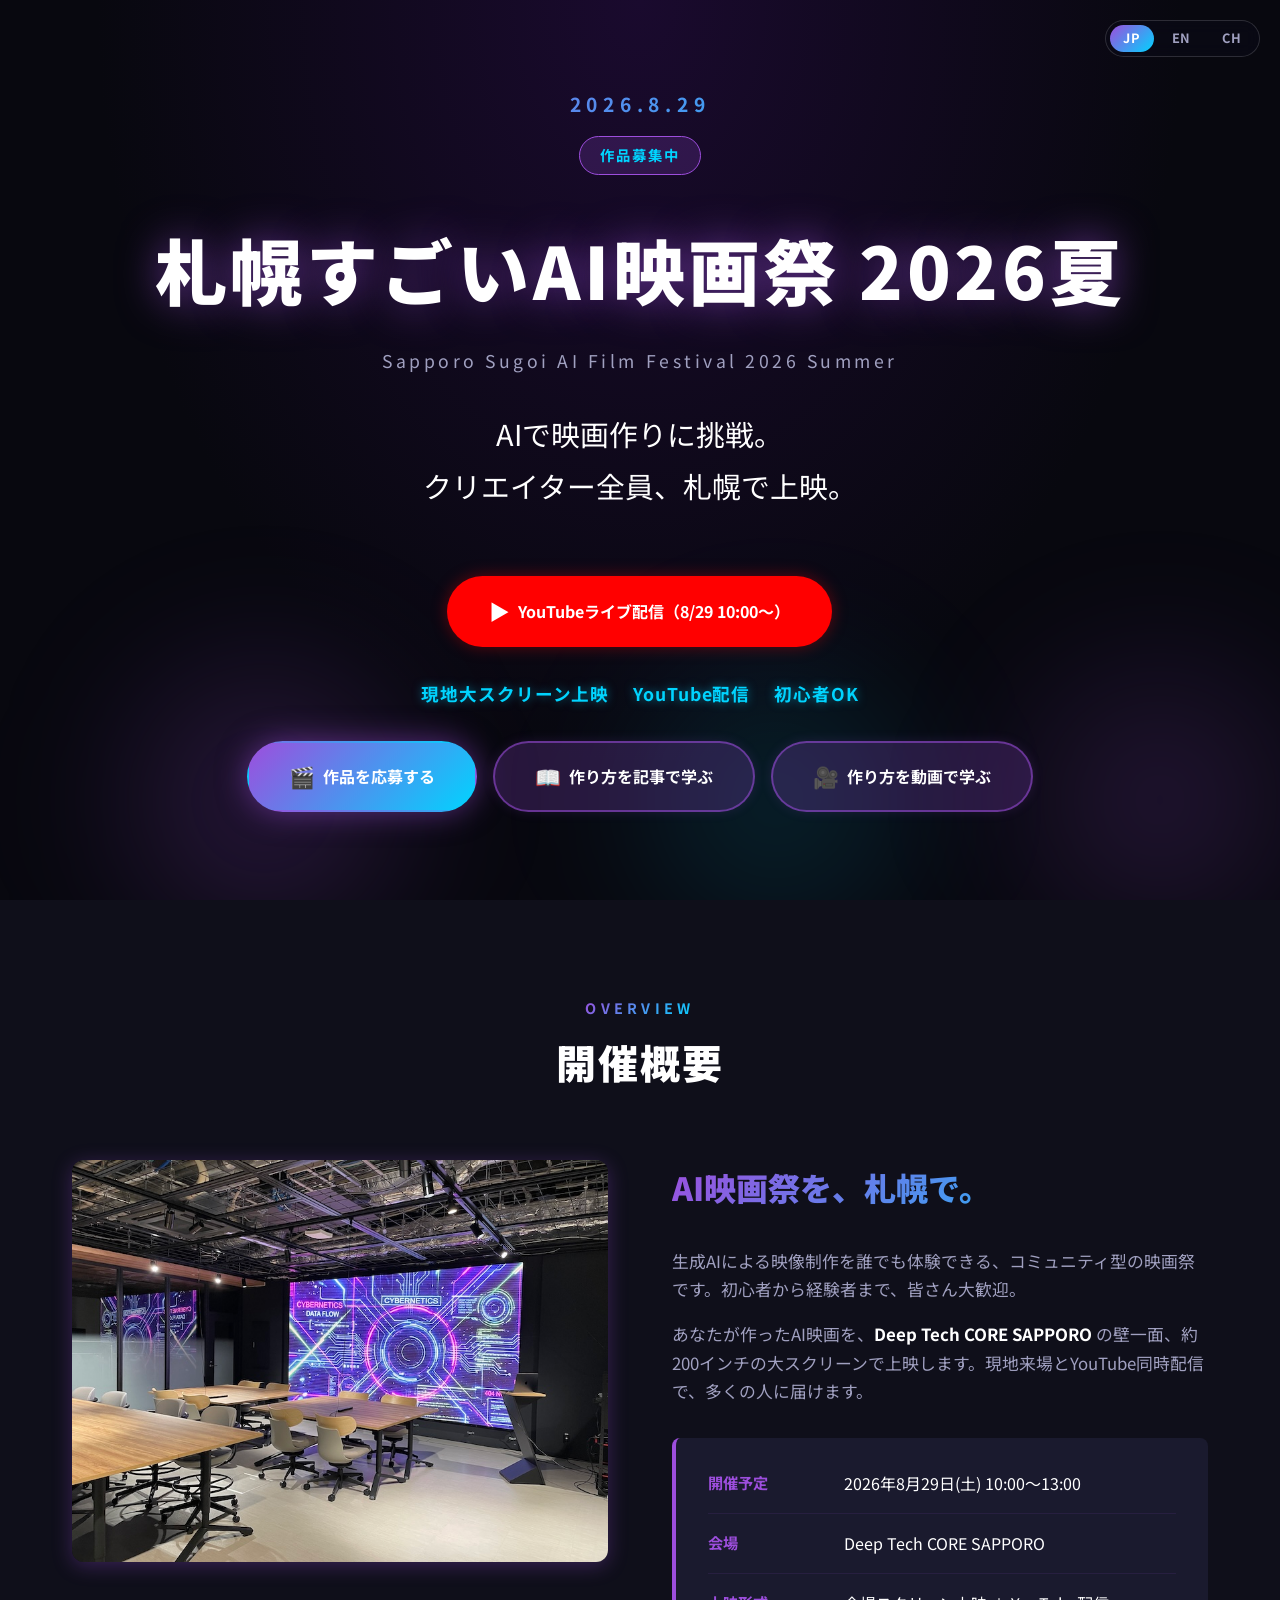
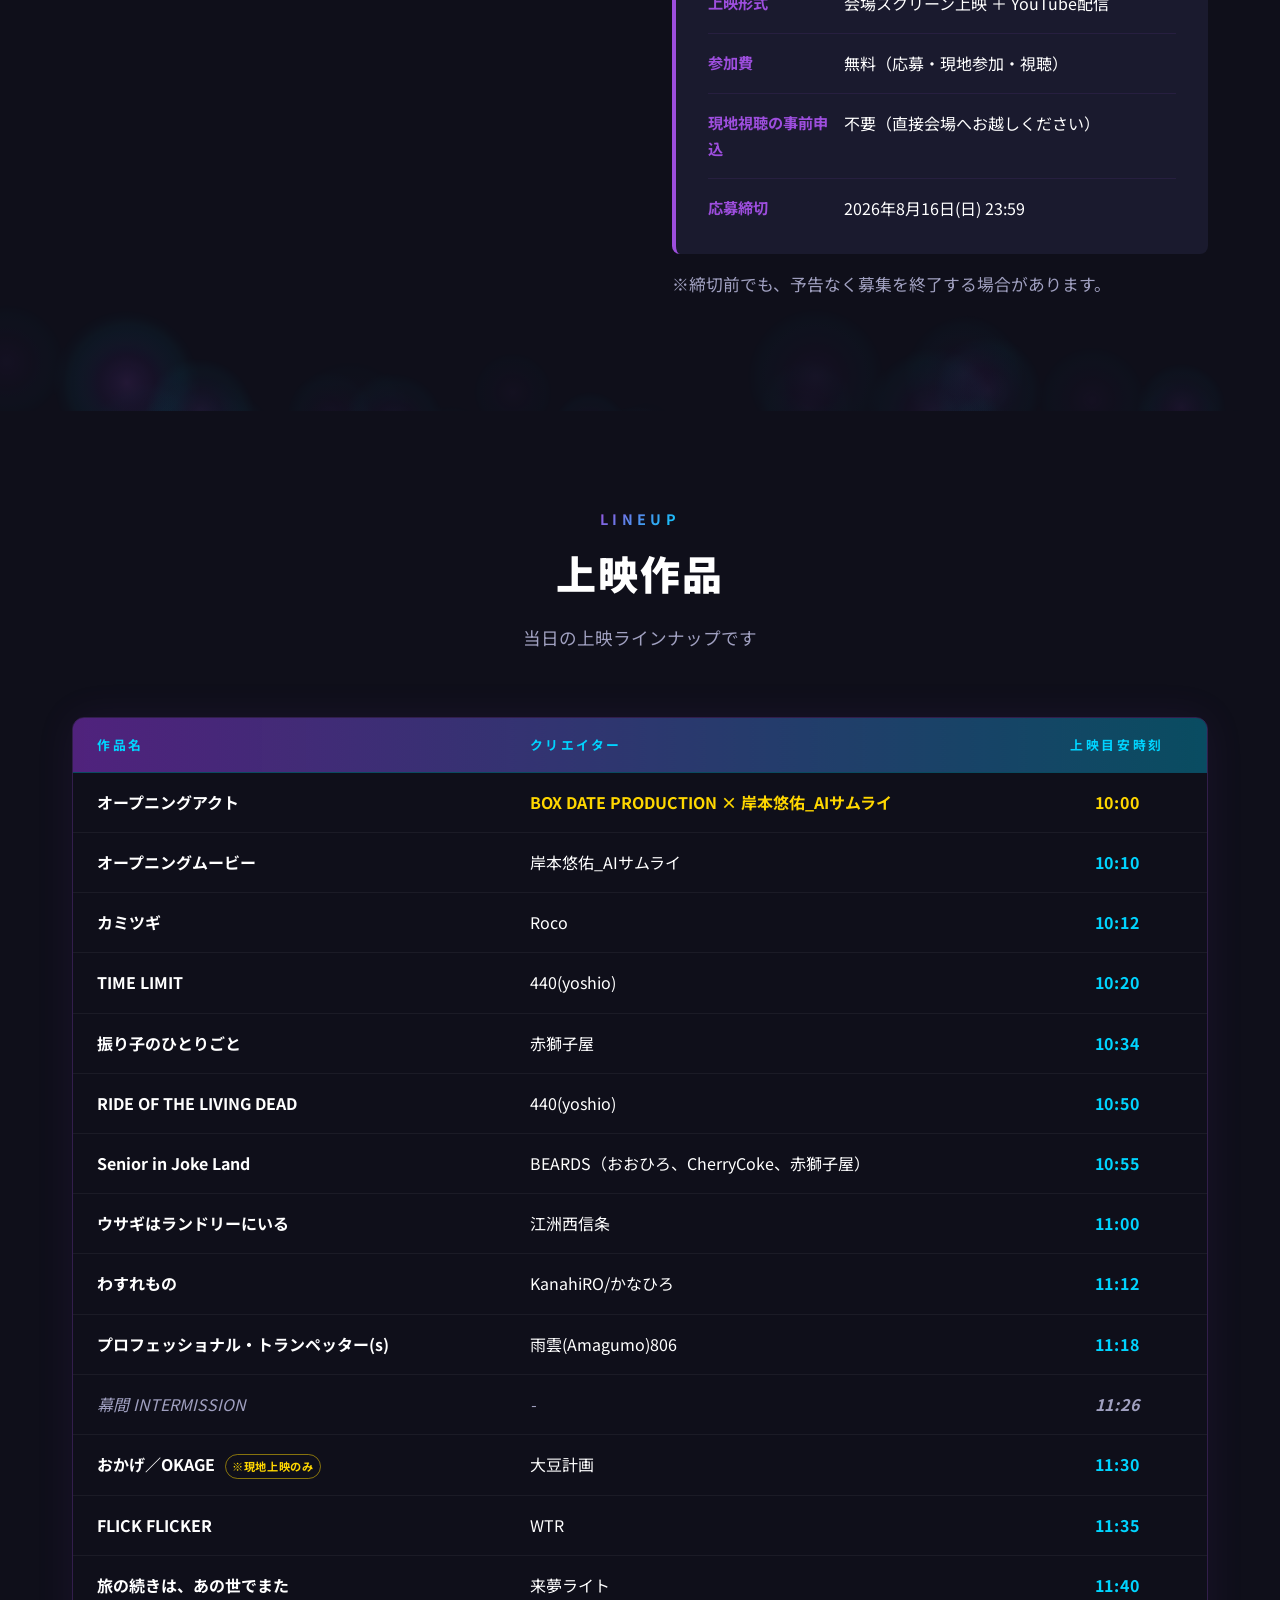
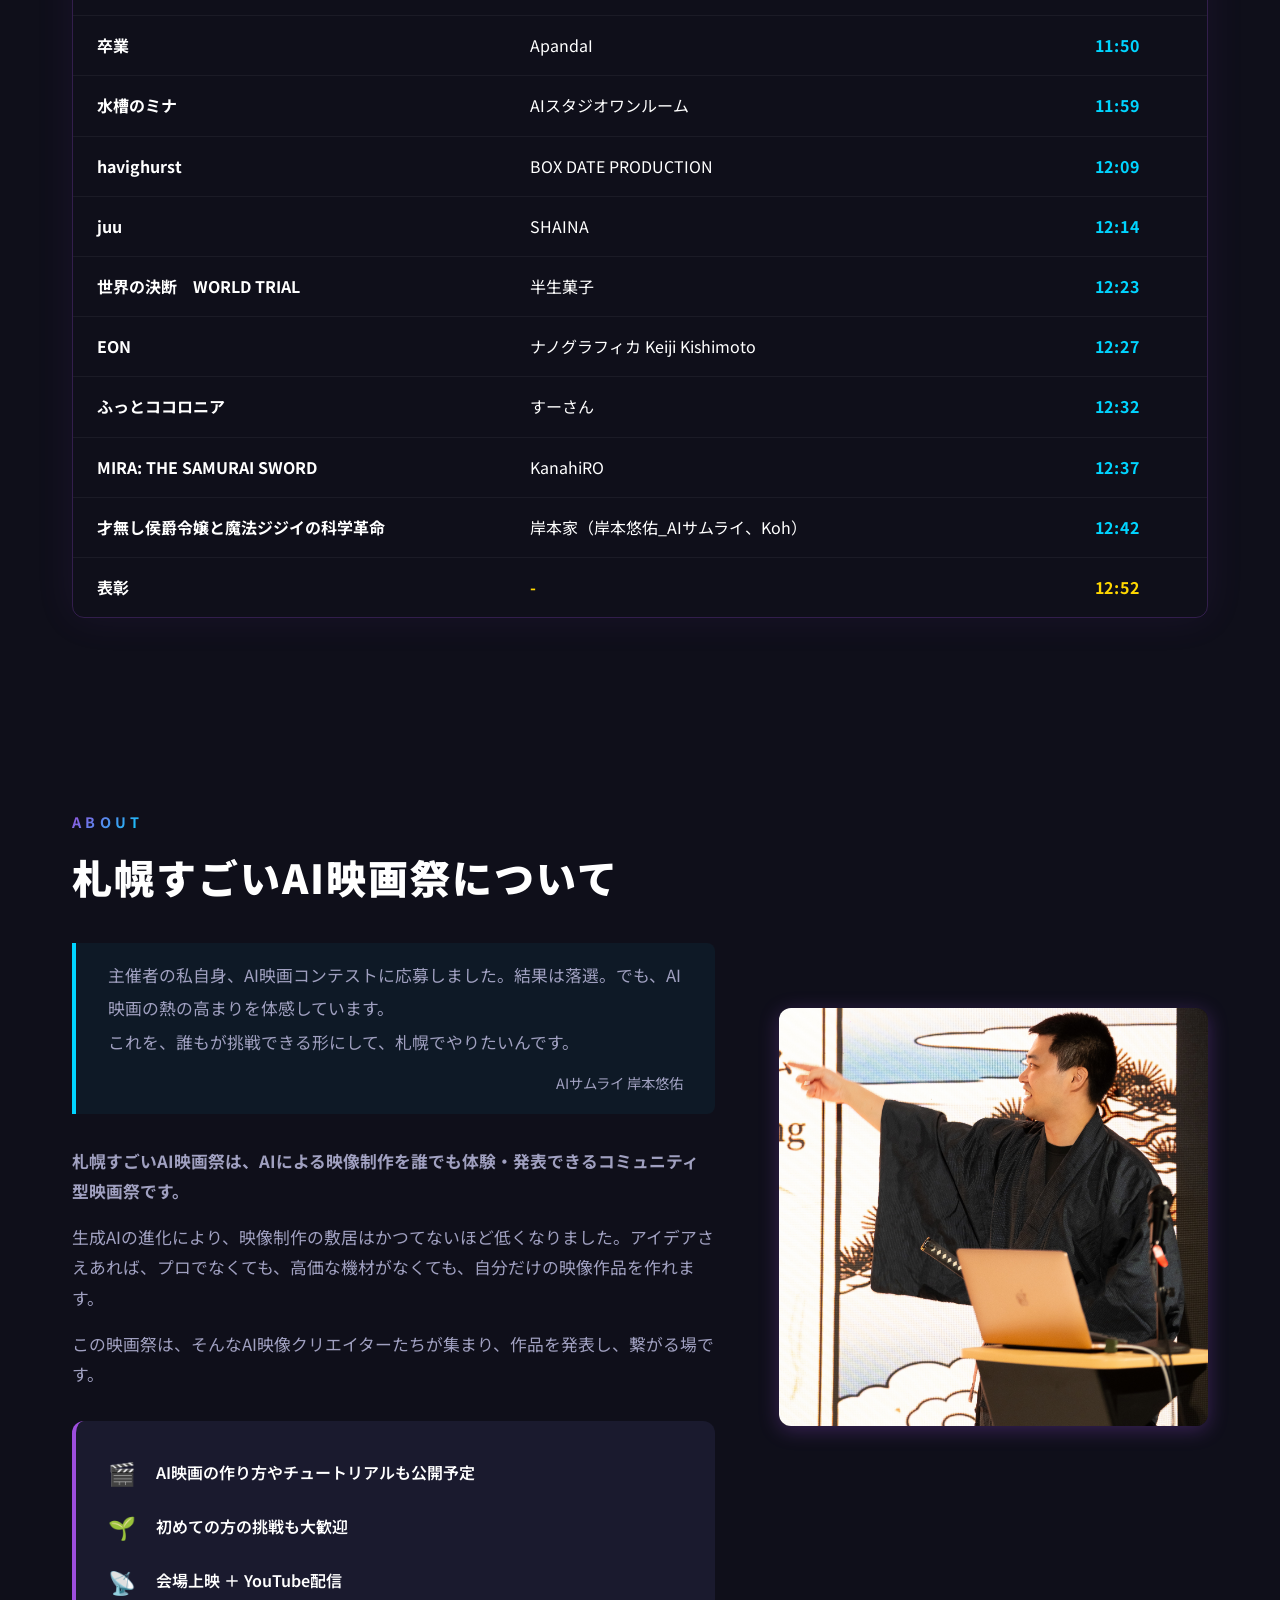
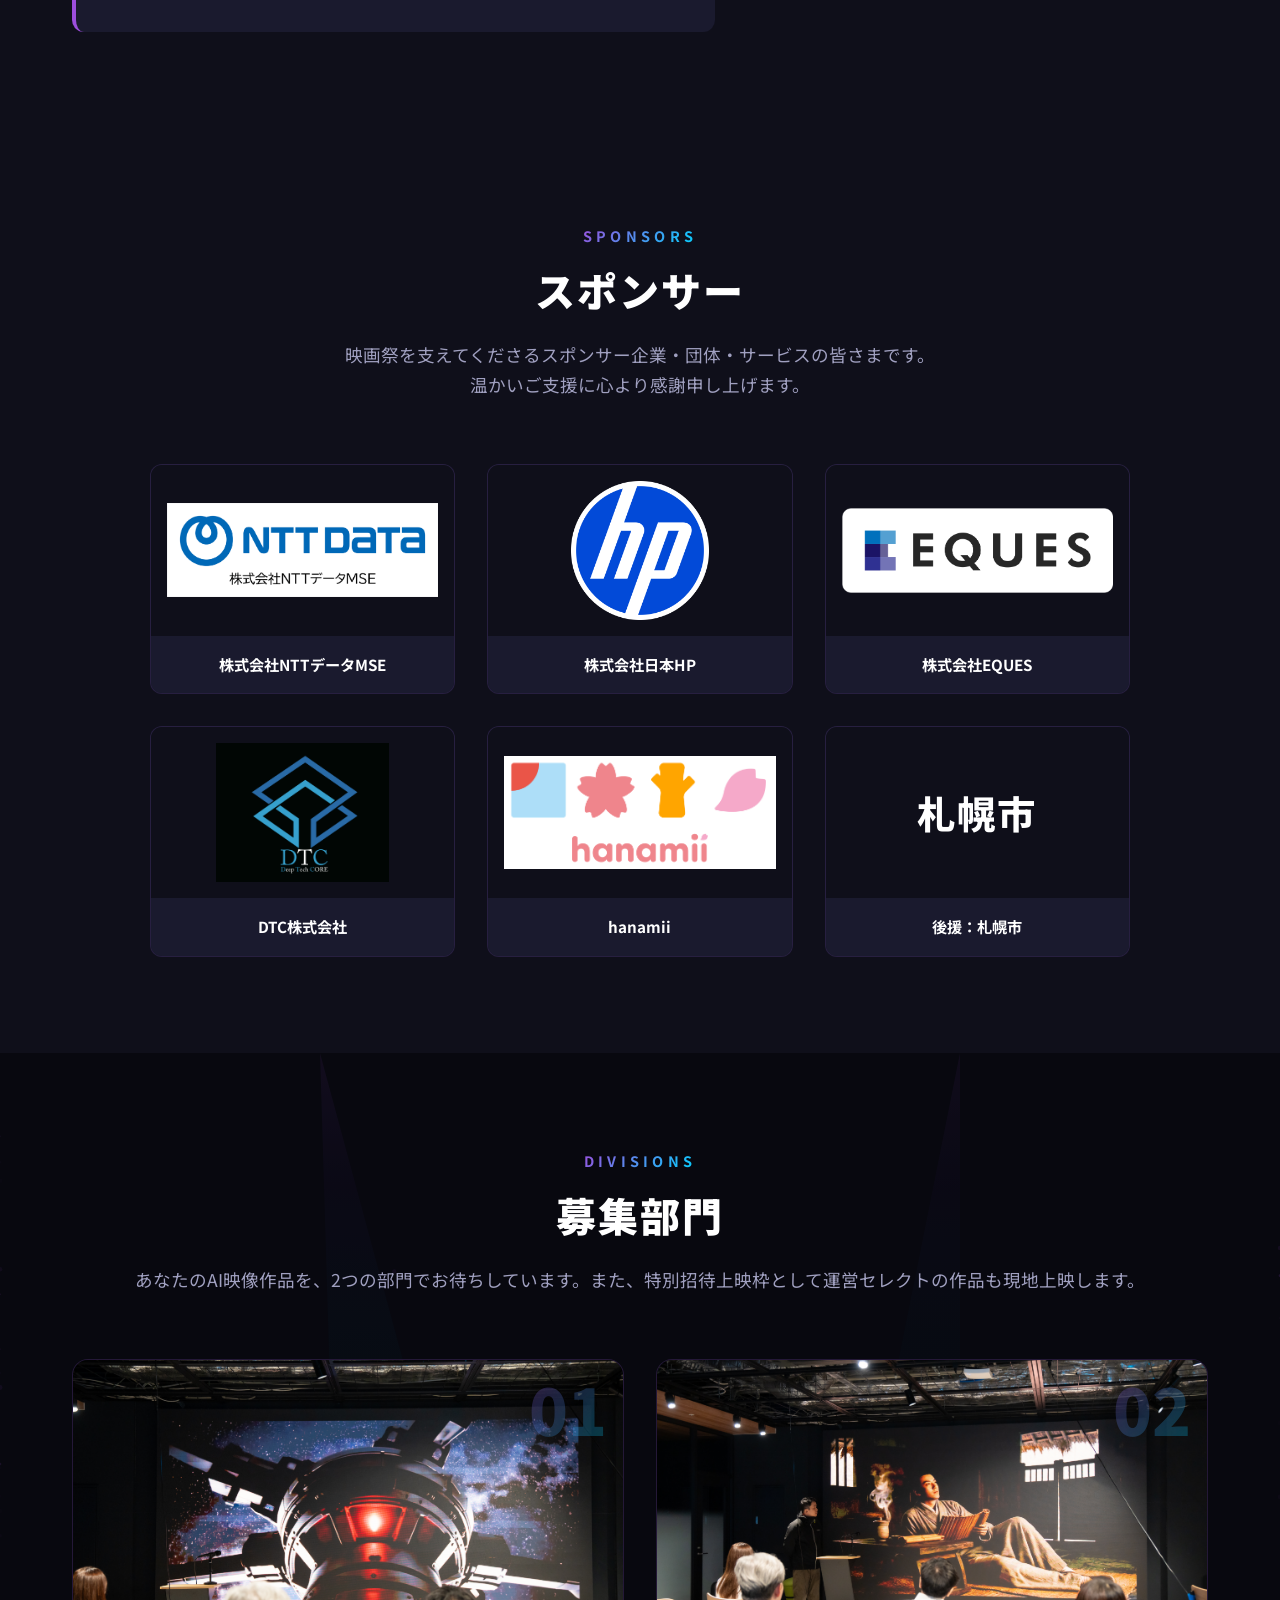
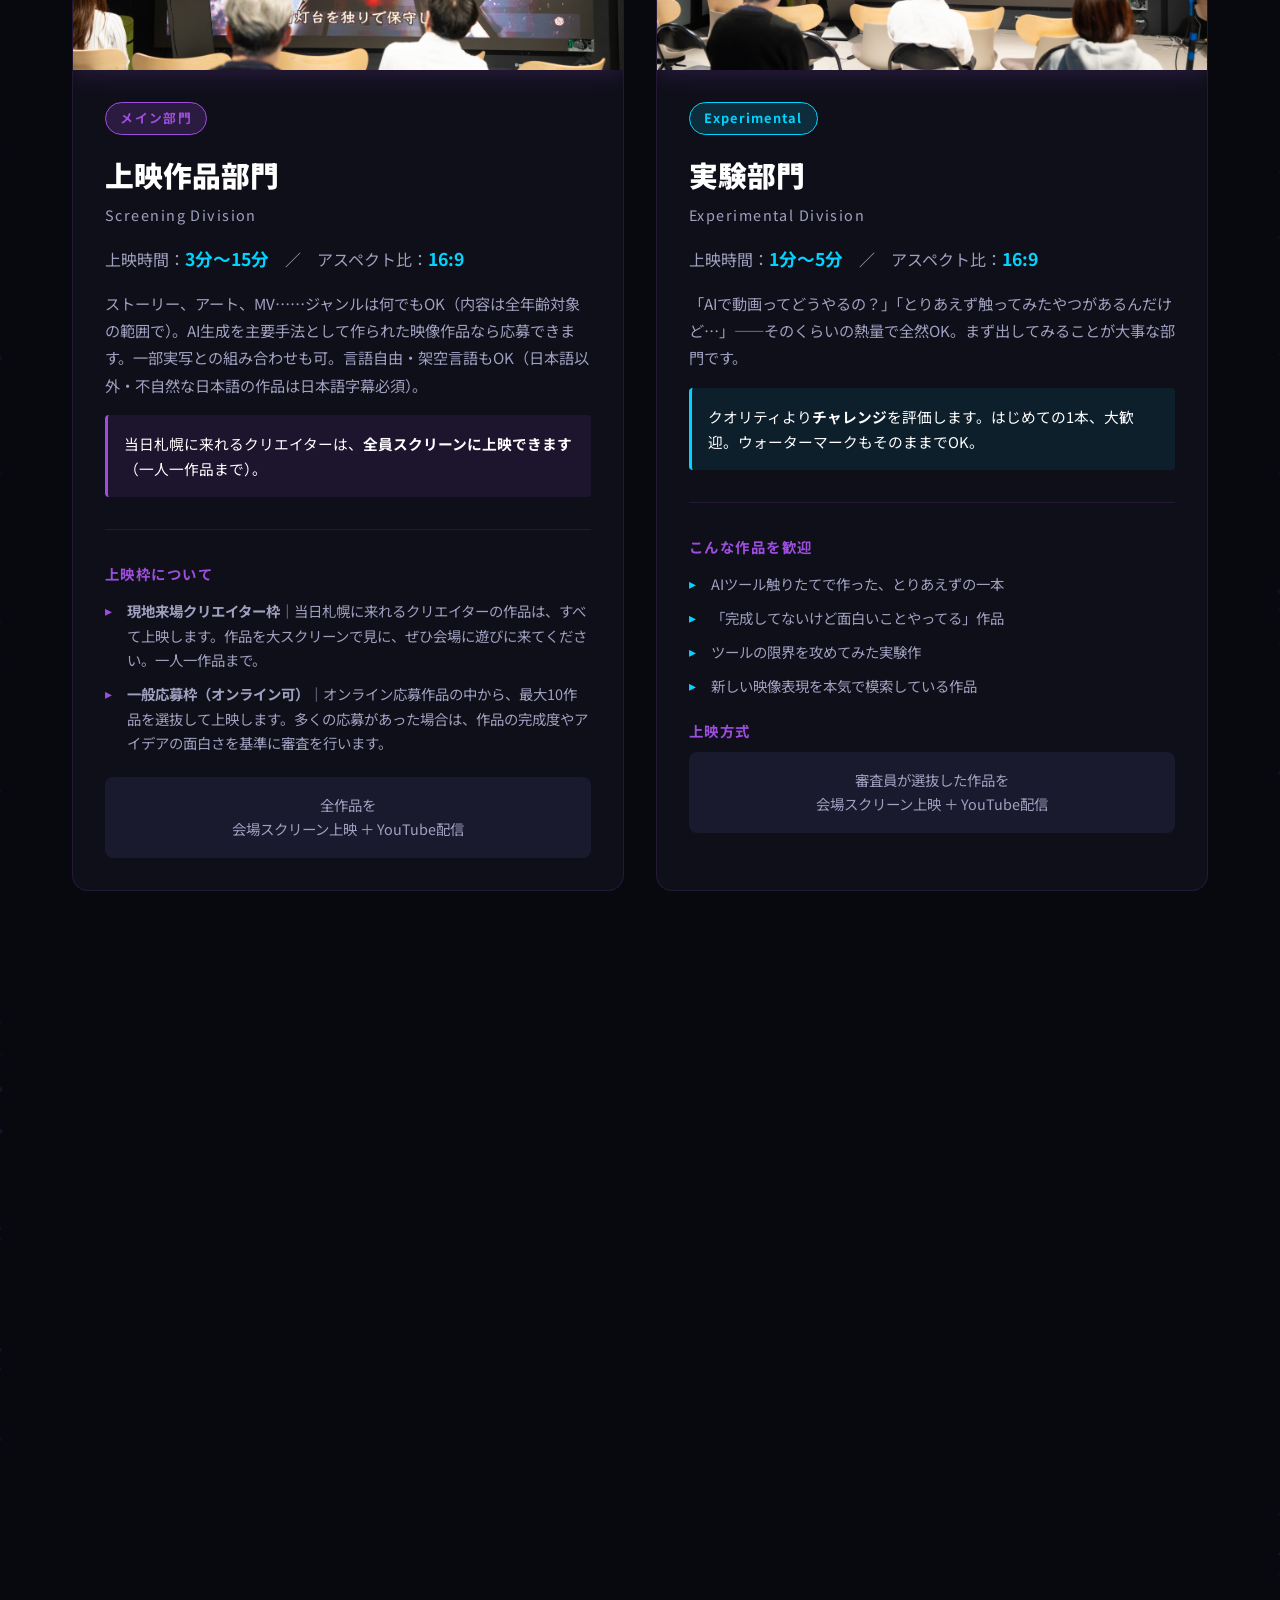
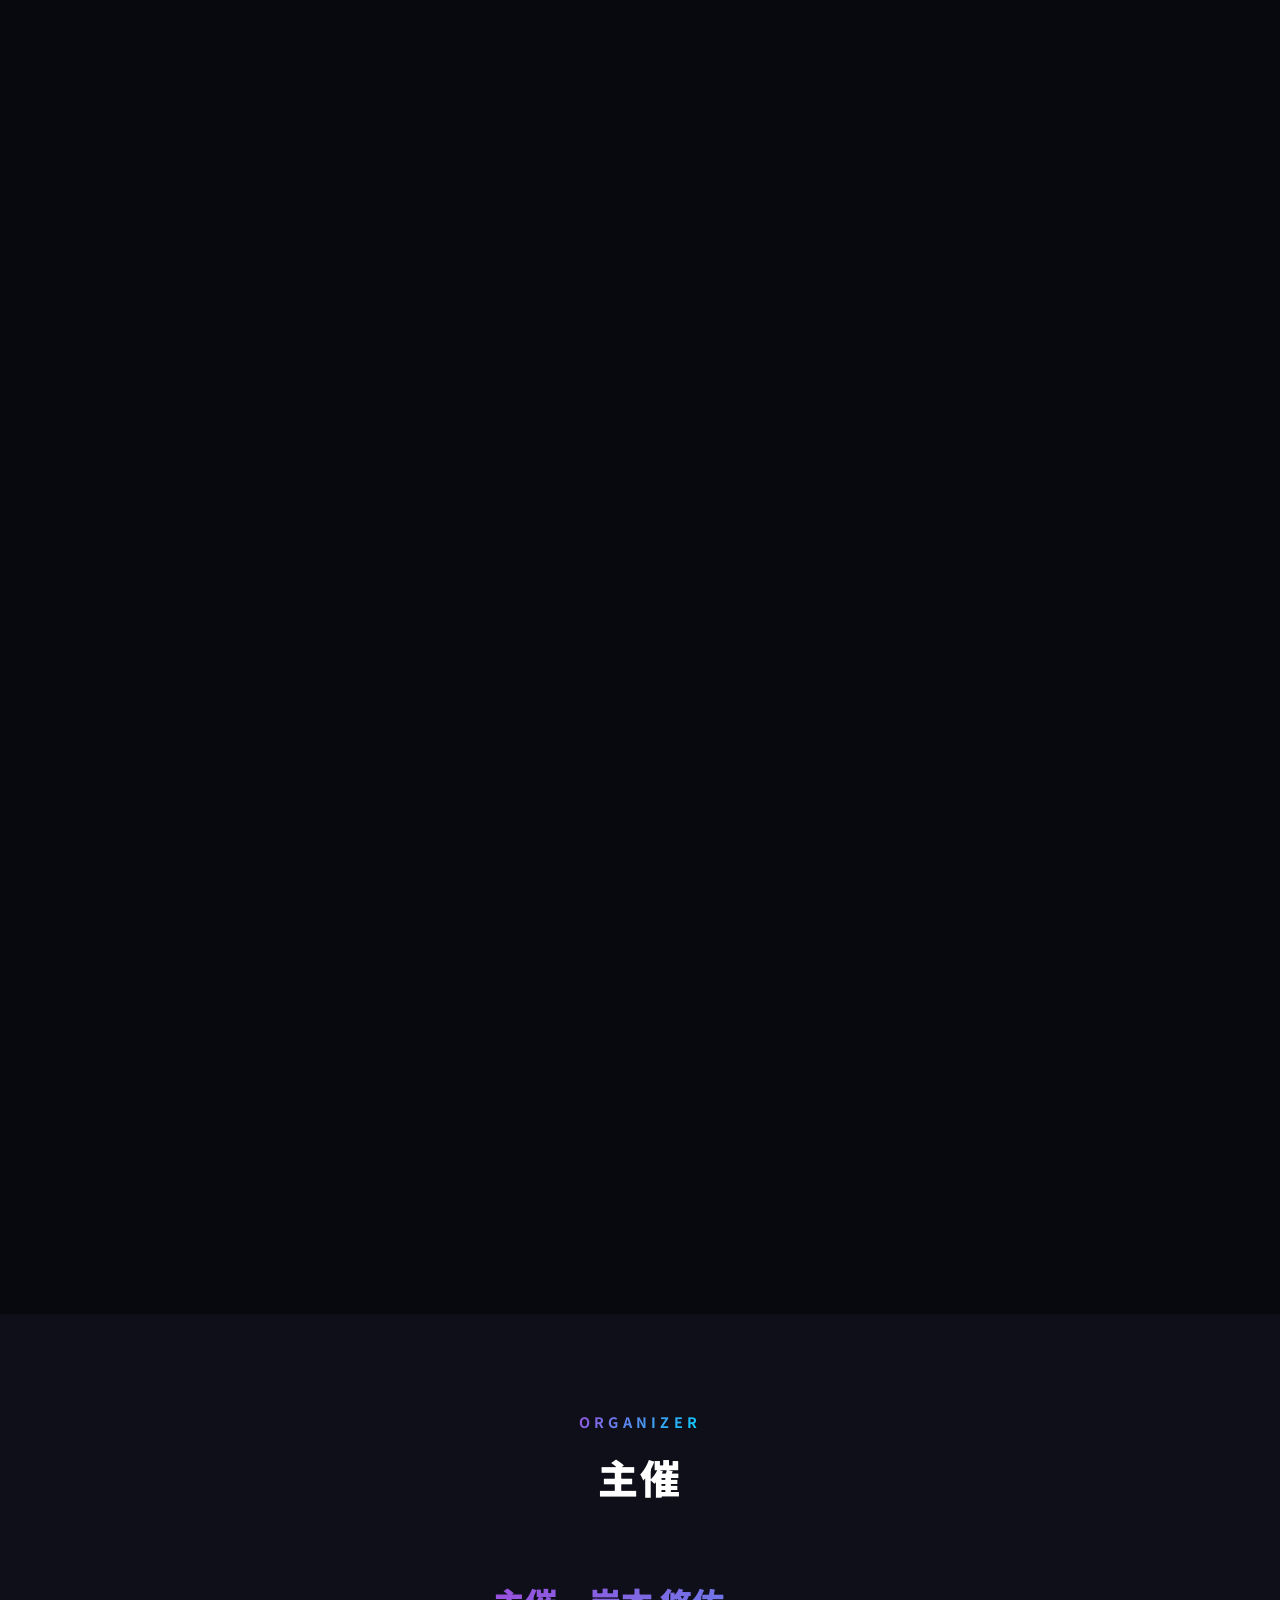
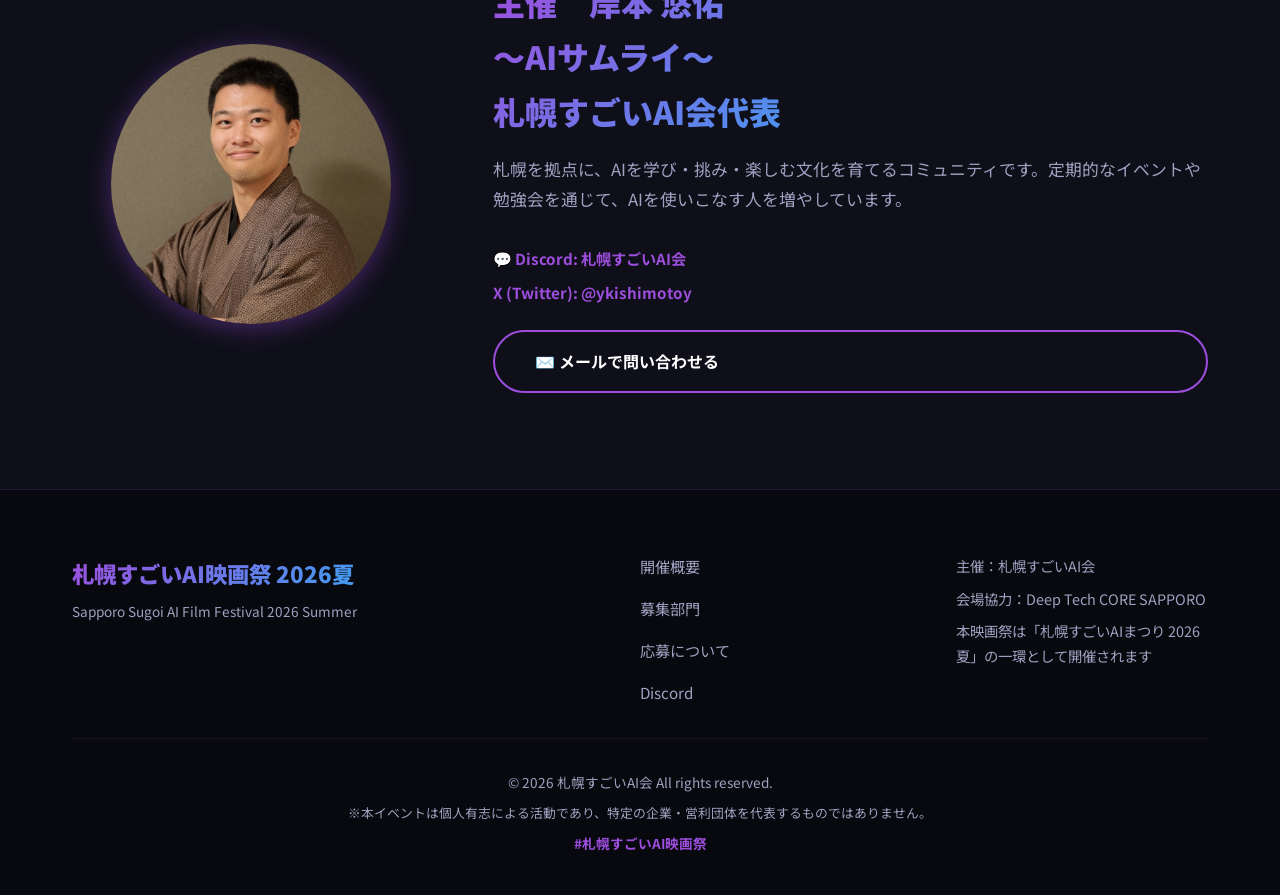
==== commit ce0288e0: "add button" ====
--- a/index.html
+++ b/index.html
@@ -53,21 +53,20 @@
                 <span class="title-sub" data-i18n="title-sub">Sapporo Sugoi AI Film Festival 2026 Summer</span>
             </h1>
             <p class="hero-tagline" data-i18n="hero-tagline">AIで映画作りに挑戦。<br>クリエイター全員、札幌で上映。</p>
-            <!-- 配信系の文言・ボタン（2026夏では非表示）
             <div class="hero-watch">
-                <p class="hero-watch-note">現地の雰囲気や表彰を見たい方は「現地配信」と「高画質再生」を並列で、高画質で見たい方は「高画質再生」をご覧ください。</p>
                 <div class="hero-watch-buttons">
-                    <a href="https://www.youtube.com/live/_JI1L0pN5cI" target="_blank" rel="noopener noreferrer" class="btn btn-youtube">
+                    <a href="https://youtube.com/live/COn6jL2rDto?feature=share" target="_blank" rel="noopener noreferrer" class="btn btn-youtube">
                         <span class="btn-icon">▶</span>
-                        <span class="btn-text">YouTube現地アーカイブ配信</span>
+                        <span class="btn-text">YouTubeライブ配信（8/29 10:00〜）</span>
                     </a>
-                    <a href="https://www.youtube.com/playlist?list=PL9Exuj7BppzFbWdxHEOd05Y4pxidMPPRA" target="_blank" rel="noopener noreferrer" class="btn btn-hd">
+                    <!-- 高画質再生ボタン（公開時にコメント解除）
+                    <a href="https://youtu.be/94PKbl-o6Gc" target="_blank" rel="noopener noreferrer" class="btn btn-hd">
                         <span class="btn-icon">✨</span>
                         <span class="btn-text">高画質再生</span>
                     </a>
-                </div>
-            </div>
-            -->
+                    -->
+                </div>
+            </div>
 
             <div class="hero-info-badge">
                 <span data-i18n="badge-onsite">現地大スクリーン上映</span>
--- a/style.css
+++ b/style.css
@@ -437,26 +437,26 @@
 }
 
 .btn-youtube {
-    background: rgba(255, 255, 255, 0.06);
-    color: var(--text-secondary);
-    border: 1px solid rgba(255, 255, 255, 0.2);
-}
-
-.btn-youtube:hover {
-    background: rgba(255, 255, 255, 0.12);
-    color: var(--text-primary);
-    transform: translateY(-3px);
-}
-
-.btn-hd {
     background: #FF0000;
     color: #ffffff;
     box-shadow: 0 0 16px rgba(255, 0, 0, 0.35);
 }
 
-.btn-hd:hover {
+.btn-youtube:hover {
     background: #cc0000;
     box-shadow: 0 0 28px rgba(255, 0, 0, 0.55);
+    transform: translateY(-3px);
+}
+
+.btn-hd {
+    background: rgba(255, 255, 255, 0.06);
+    color: var(--text-secondary);
+    border: 1px solid rgba(255, 255, 255, 0.2);
+}
+
+.btn-hd:hover {
+    background: rgba(255, 255, 255, 0.12);
+    color: var(--text-primary);
     transform: translateY(-3px);
 }
 
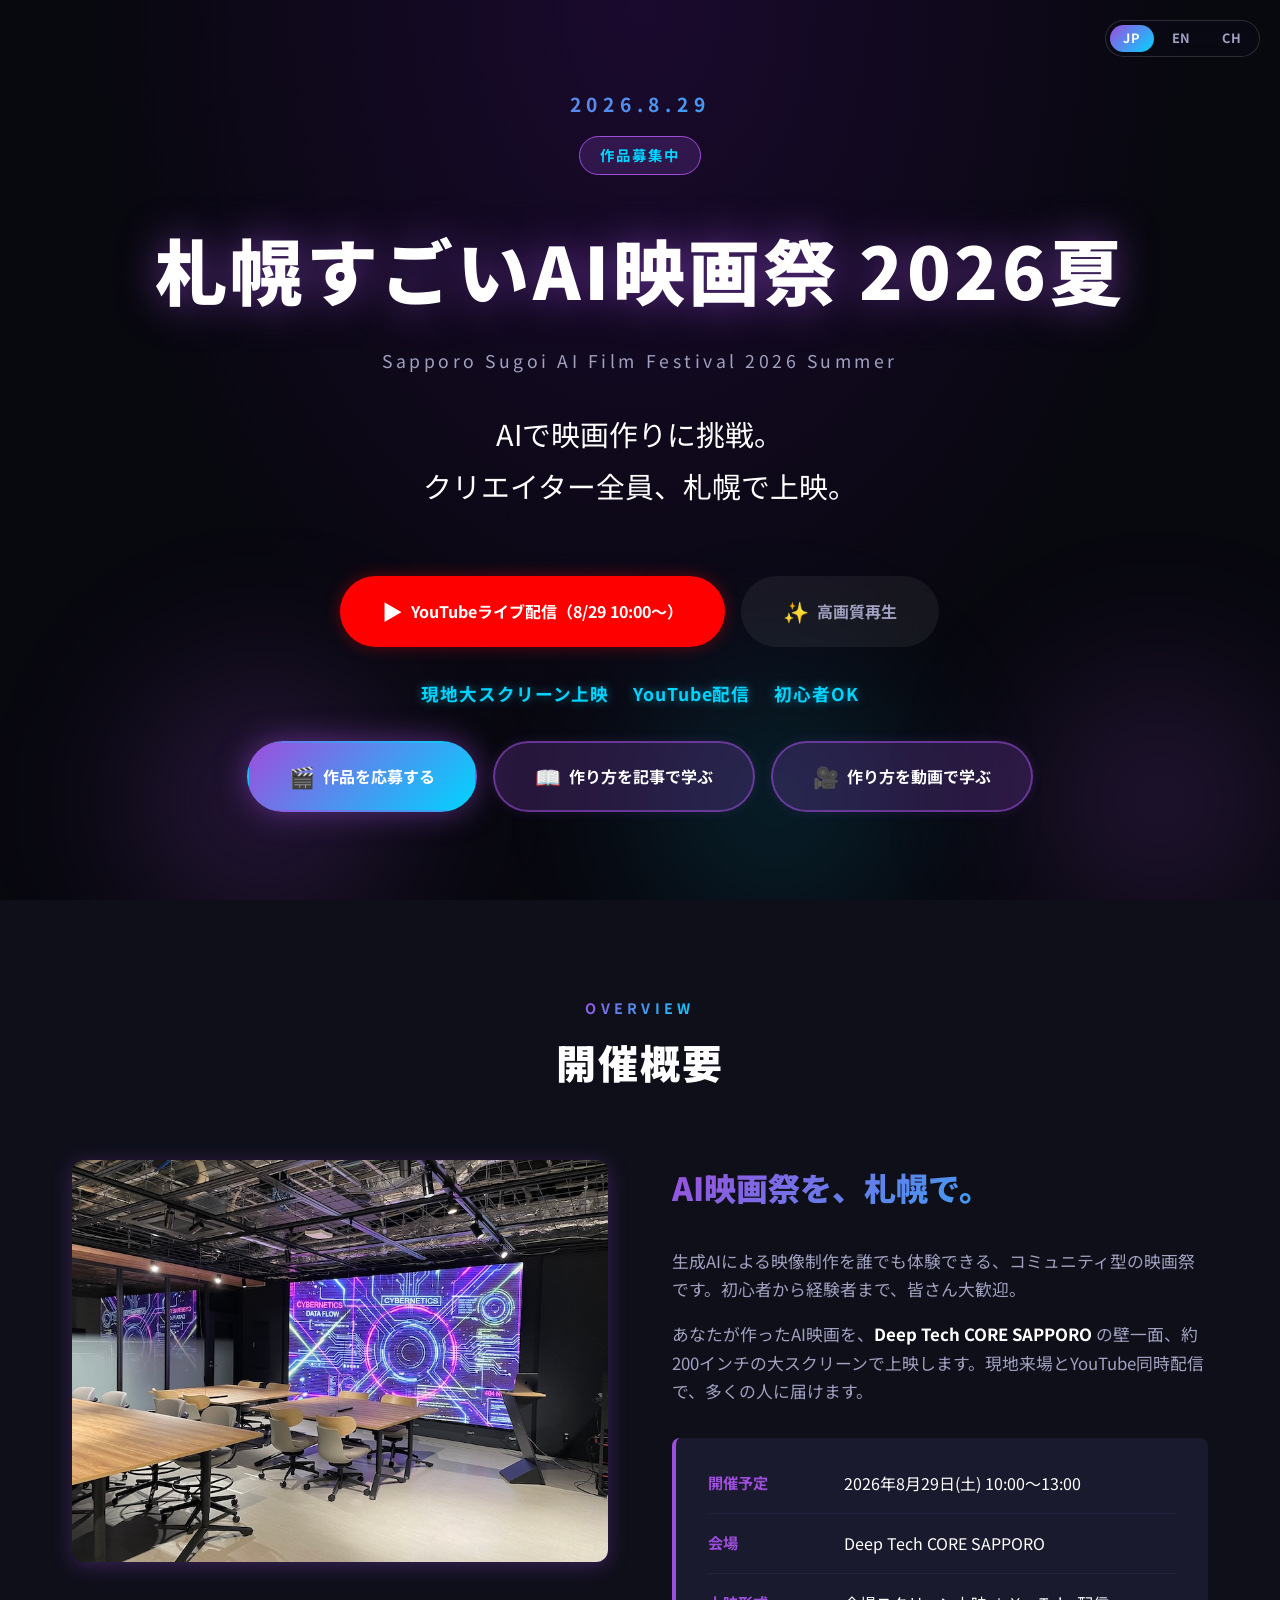
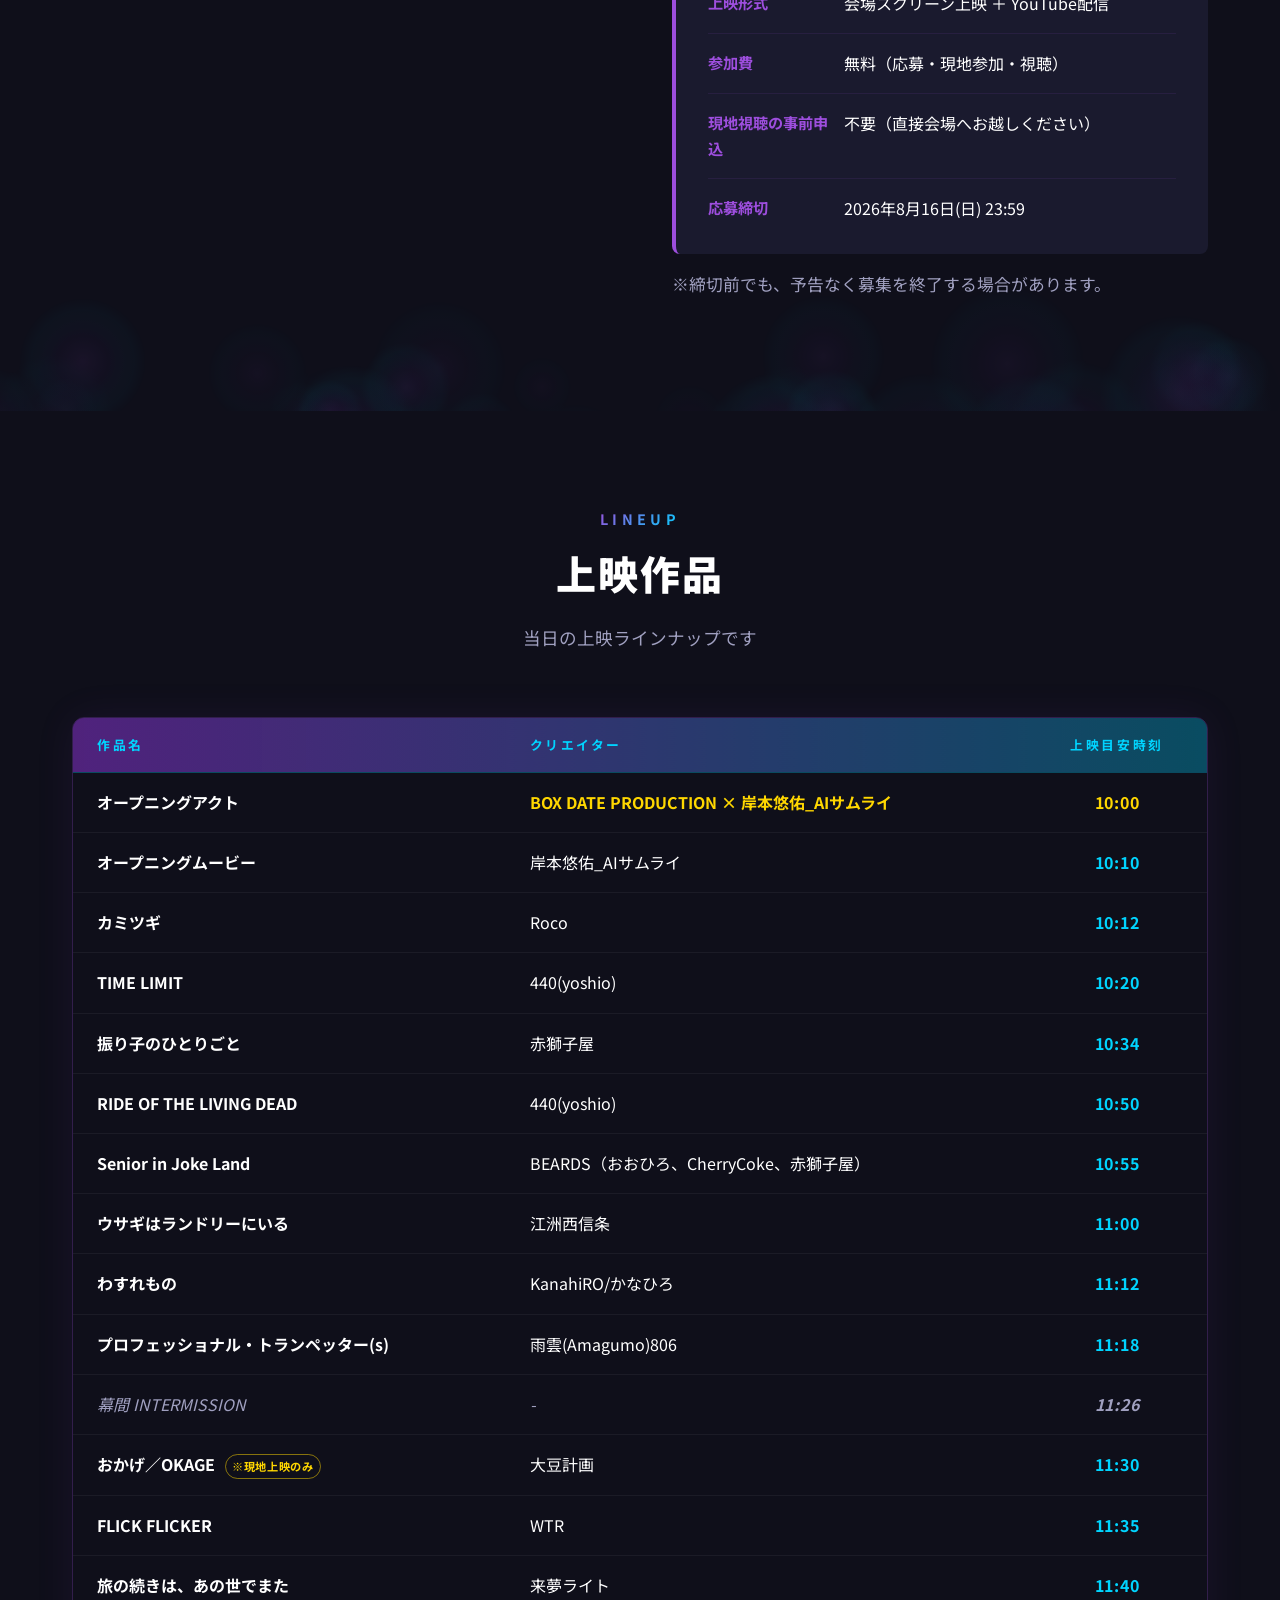
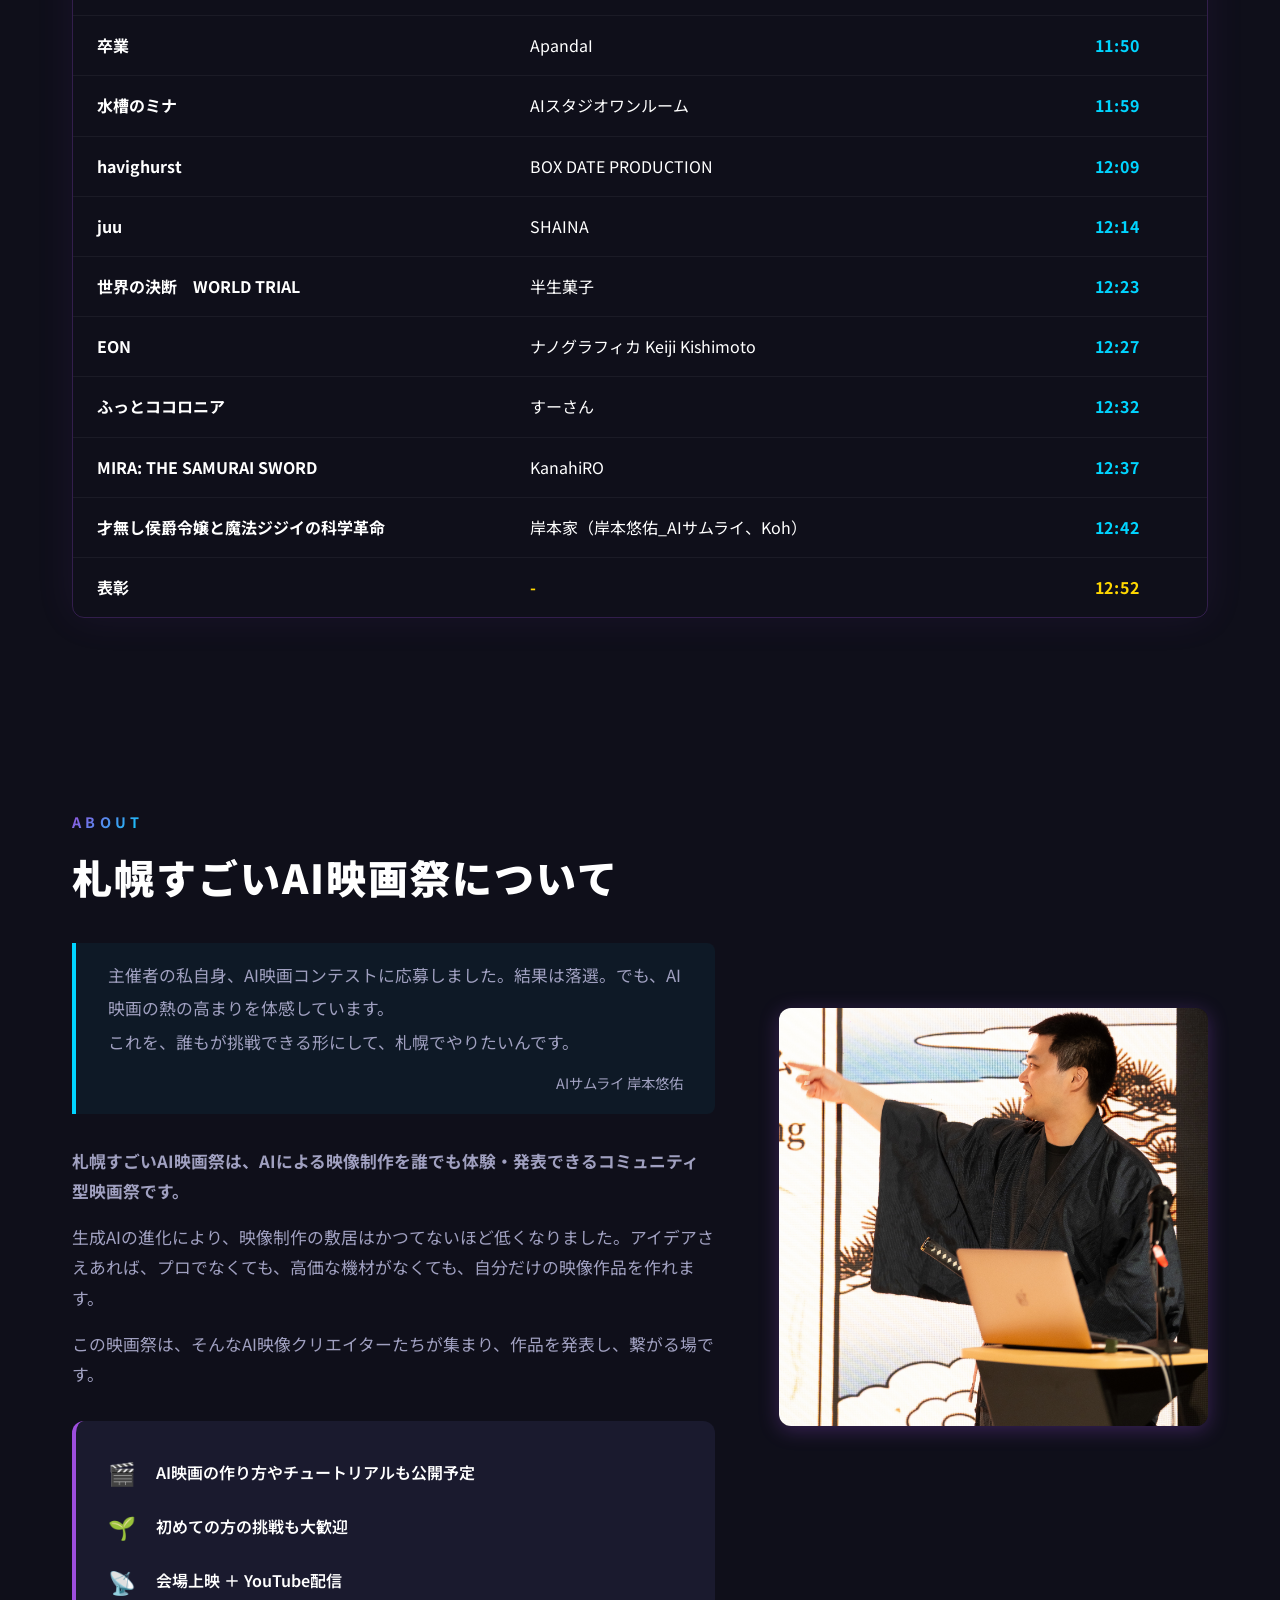
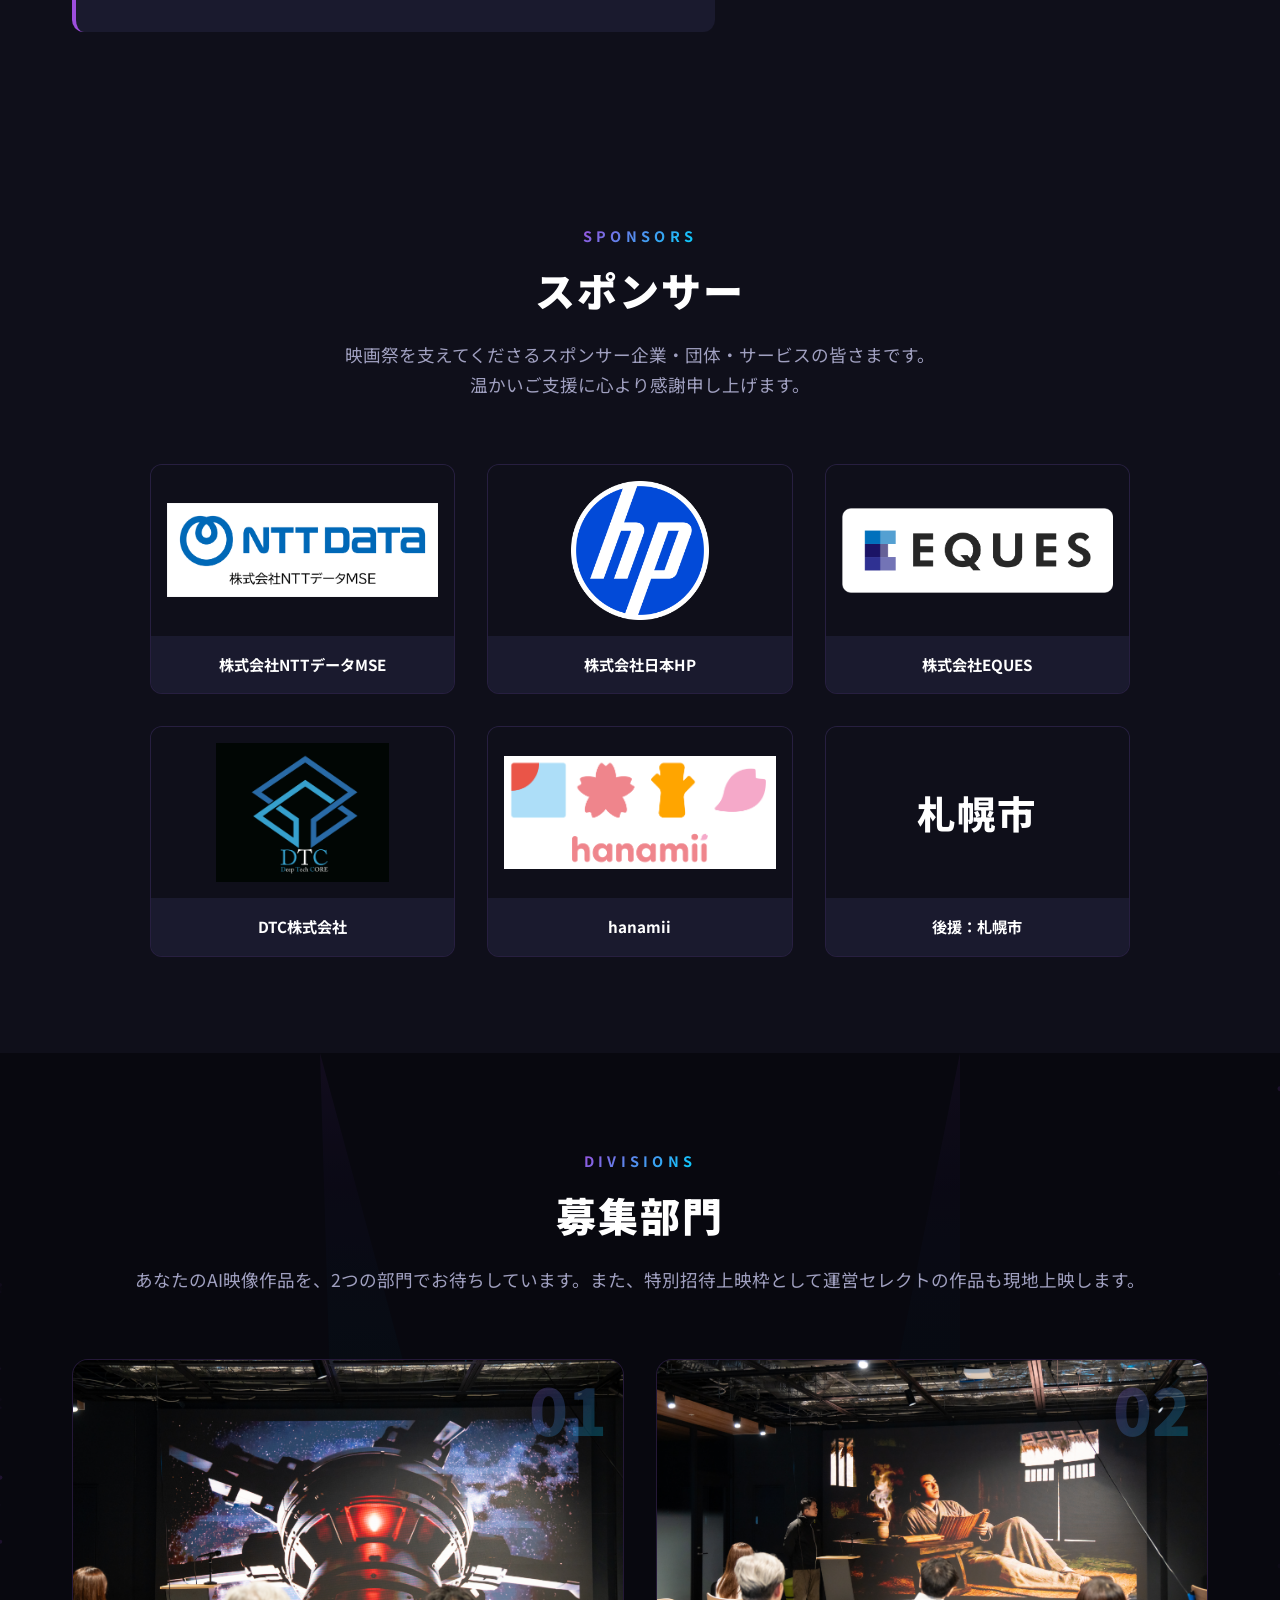
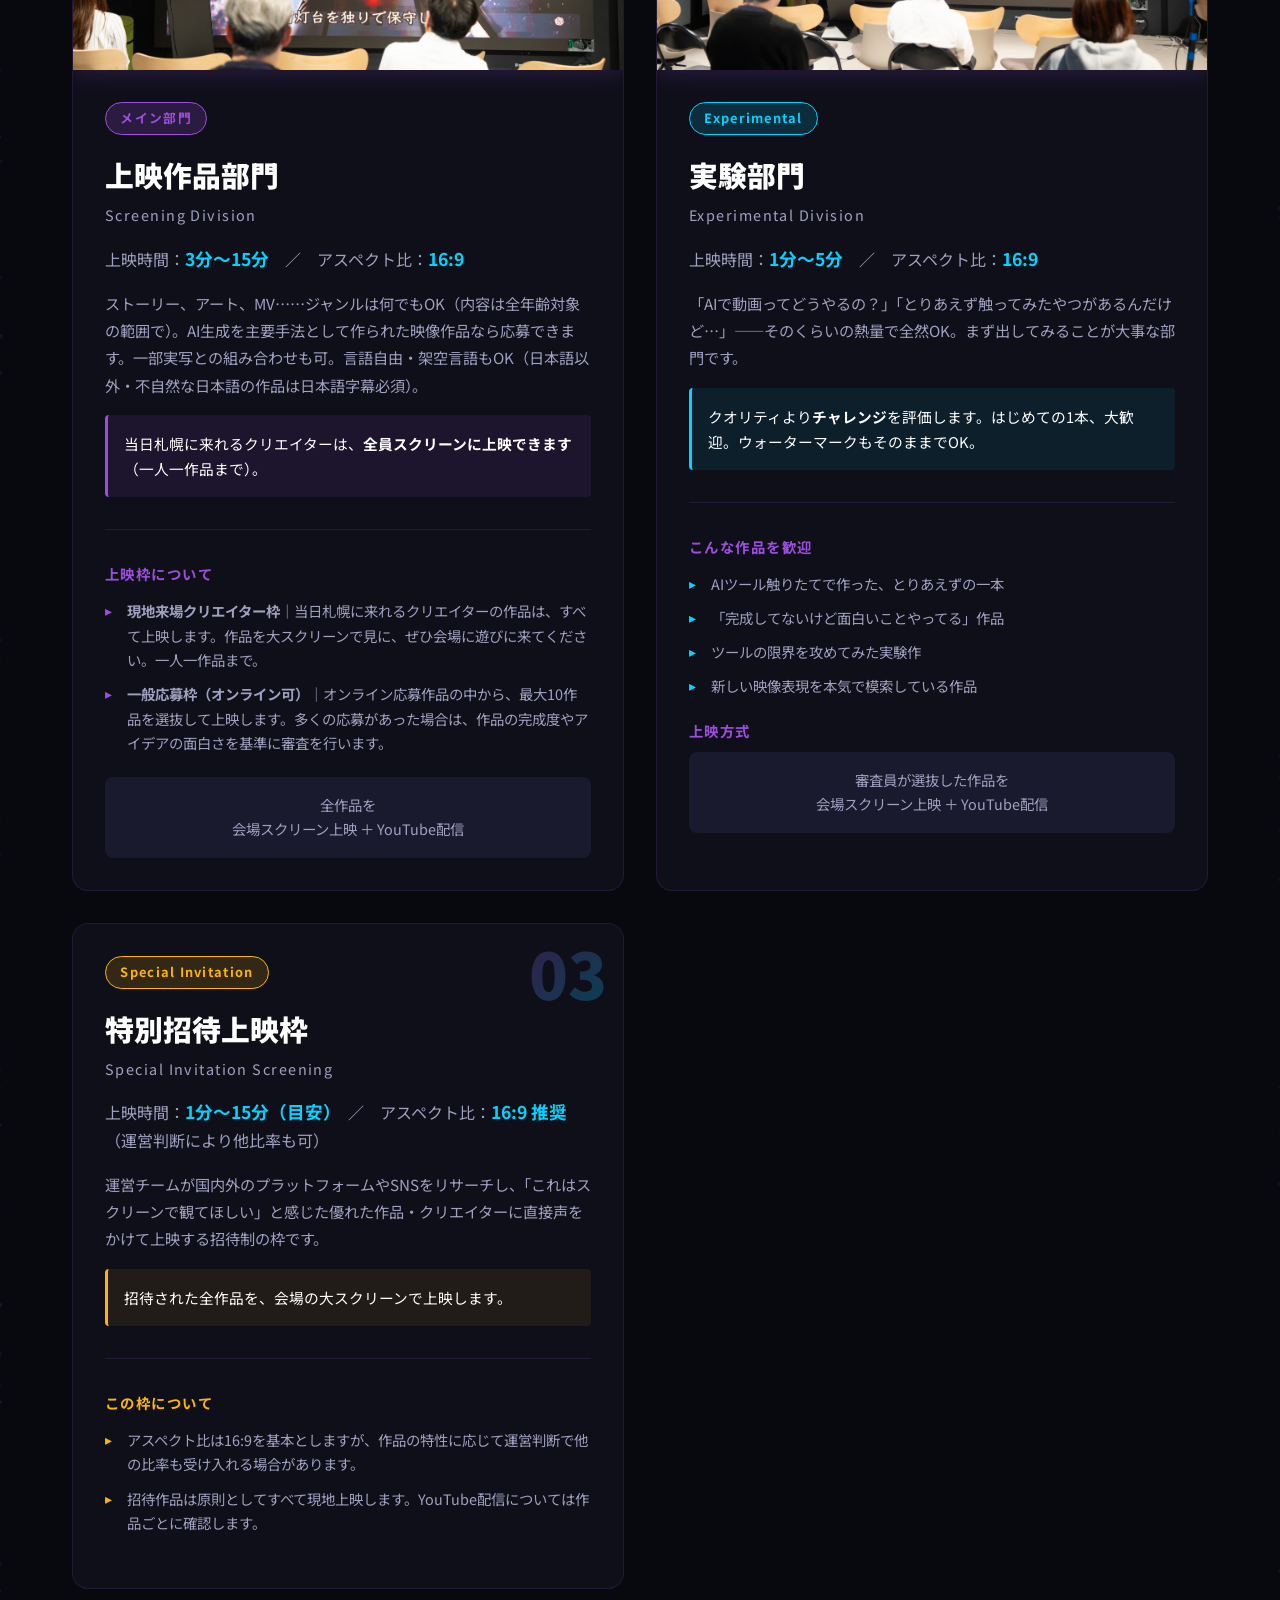
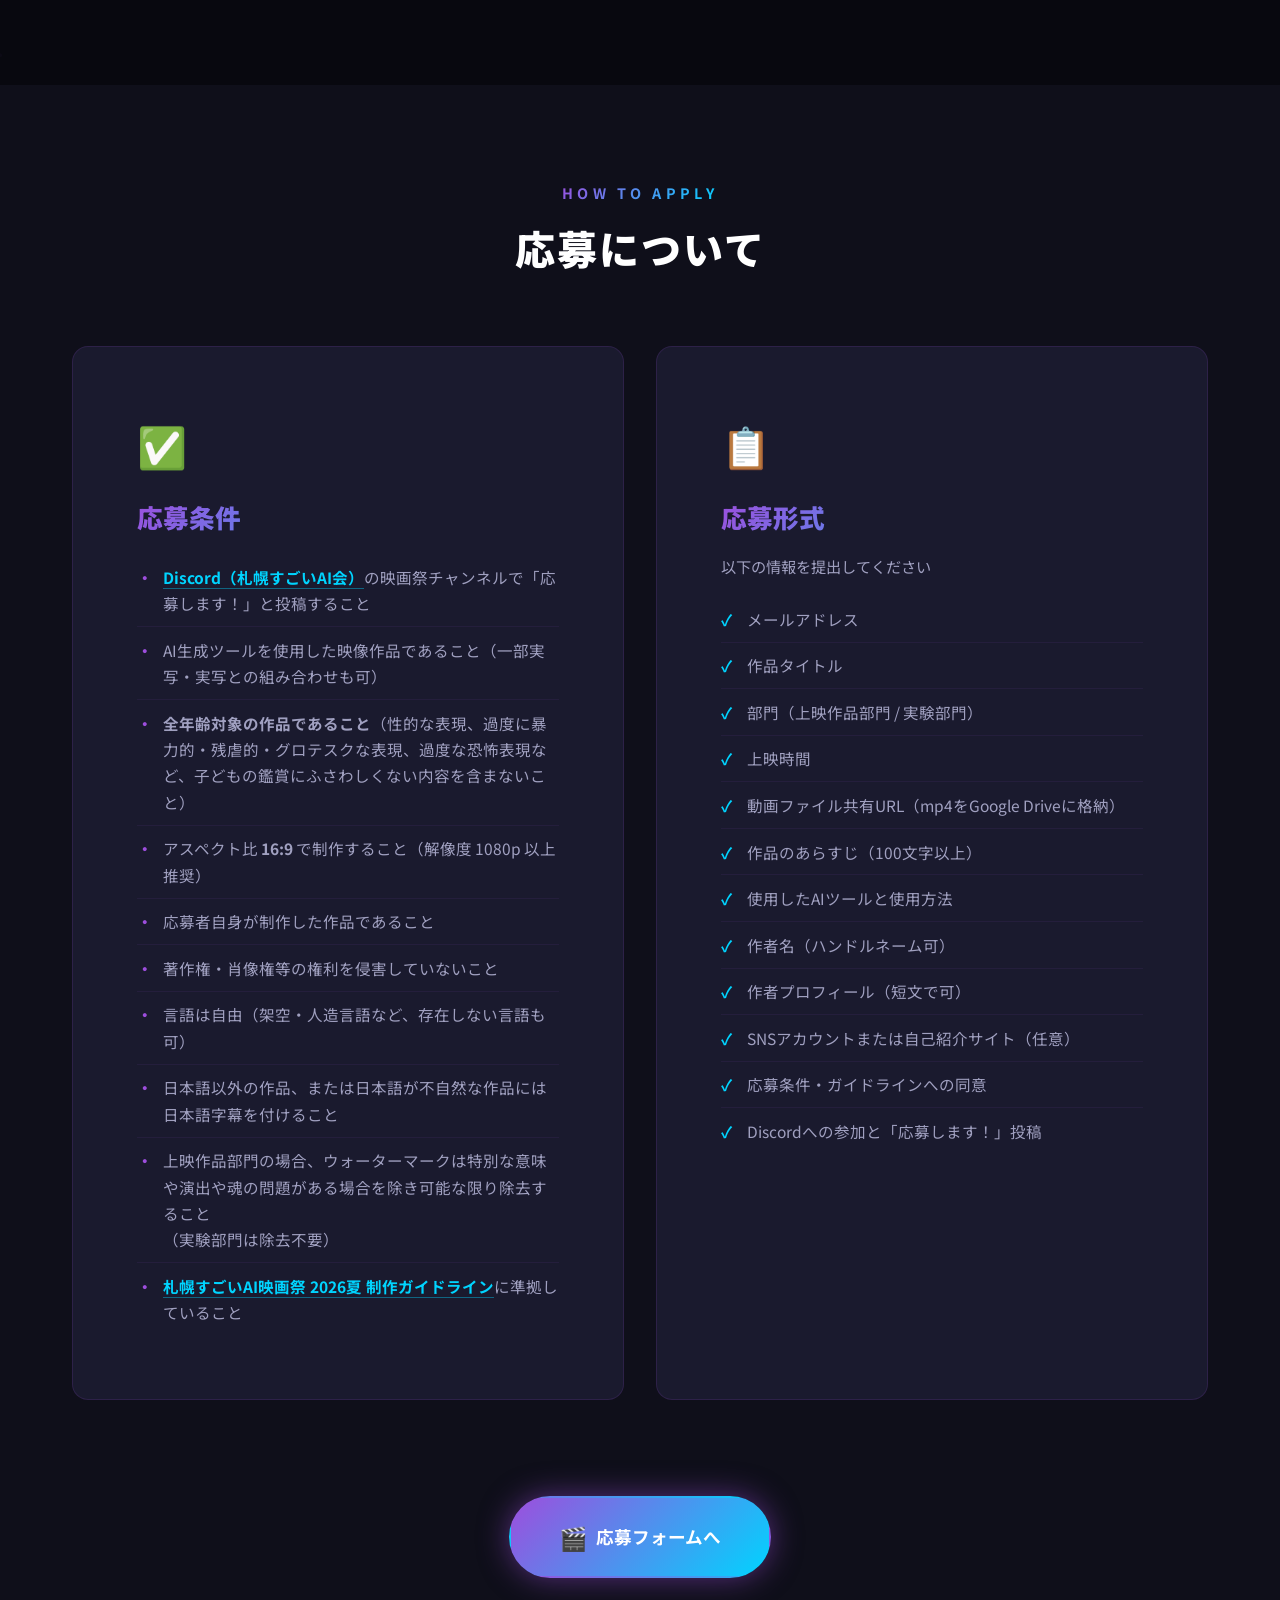
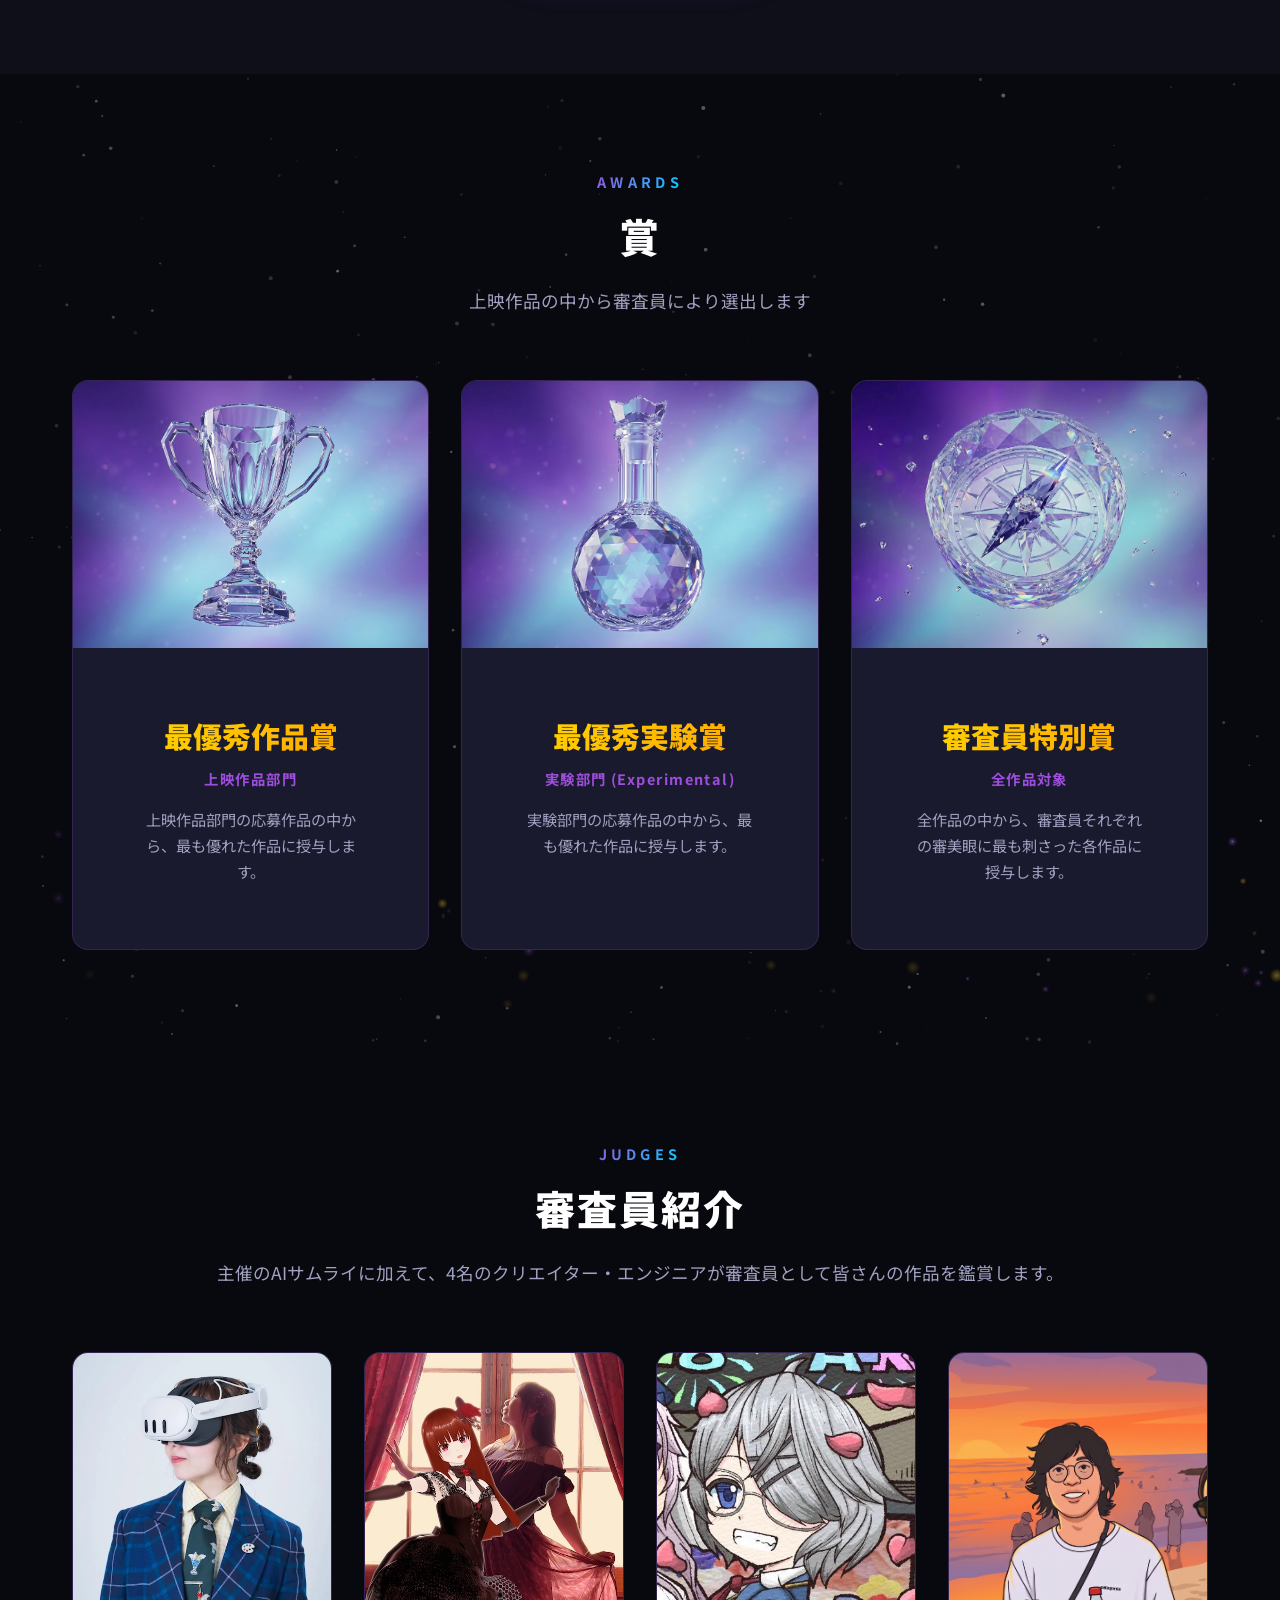
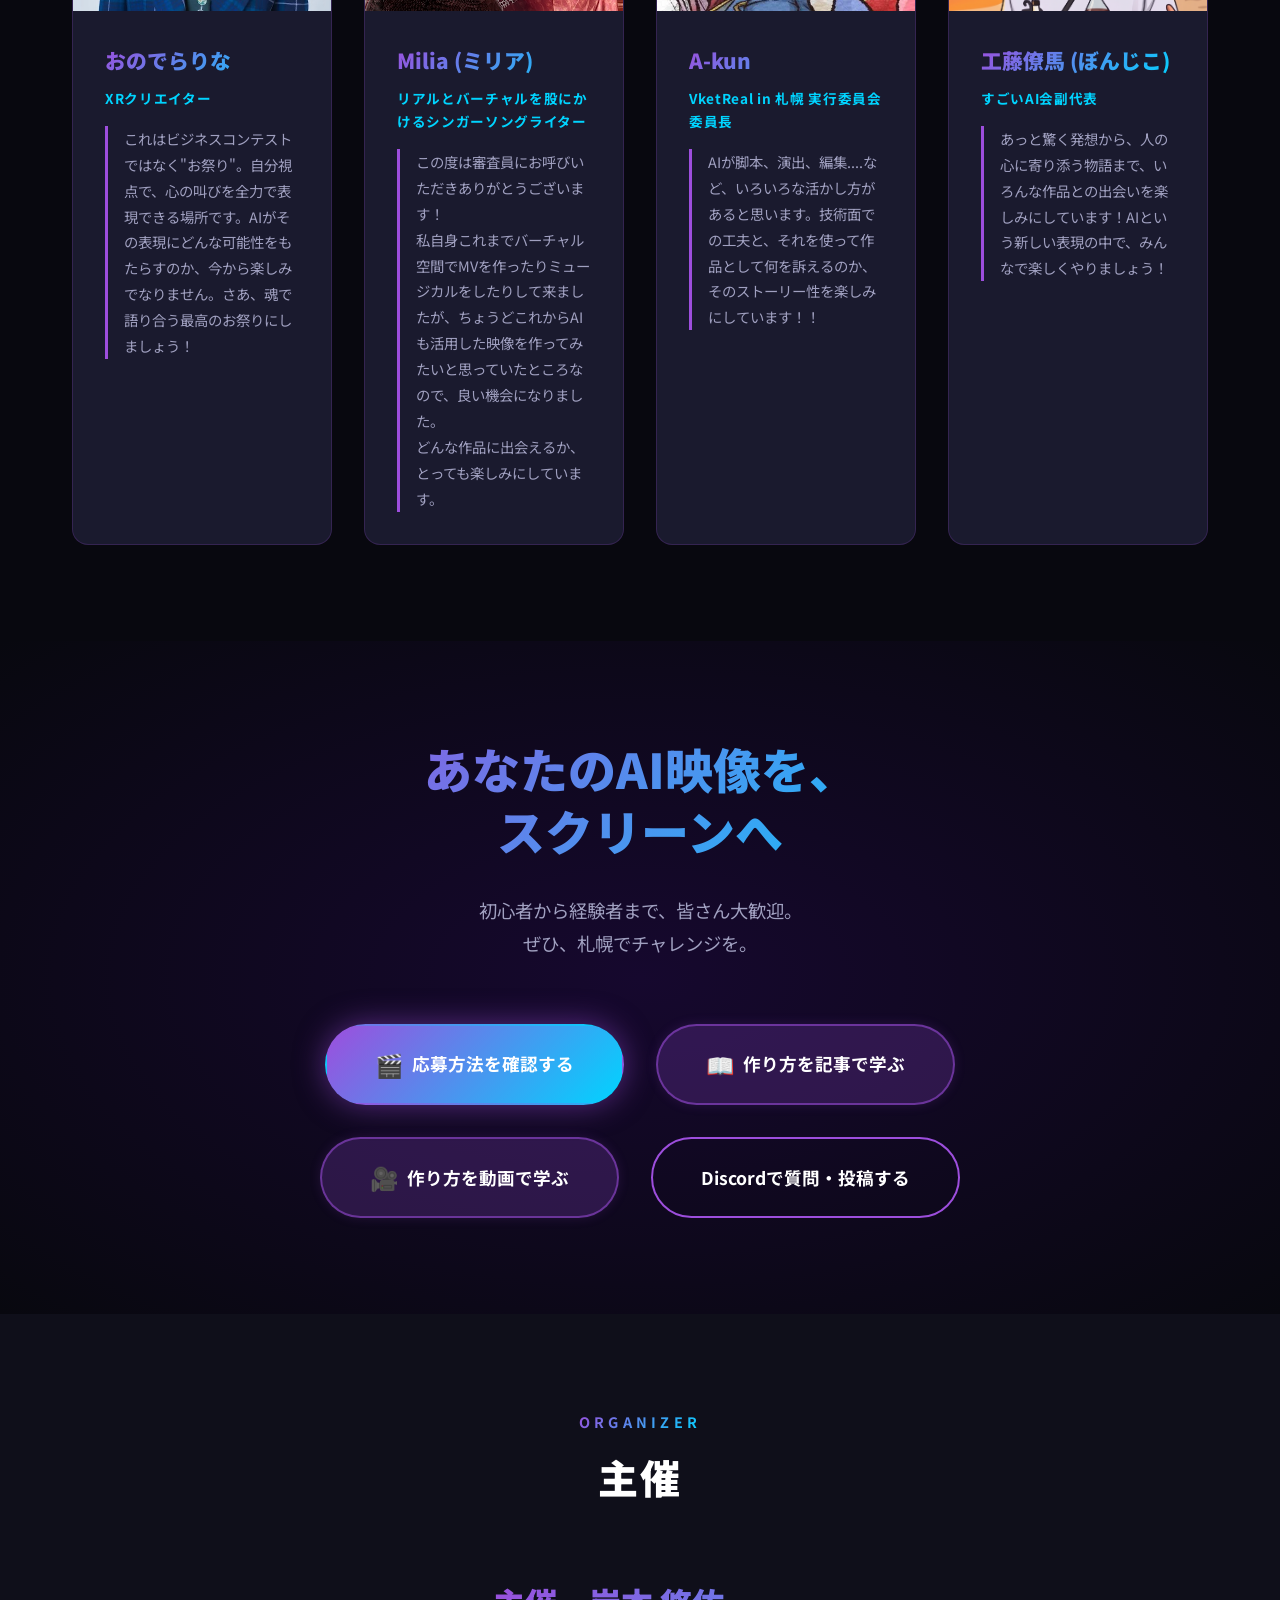
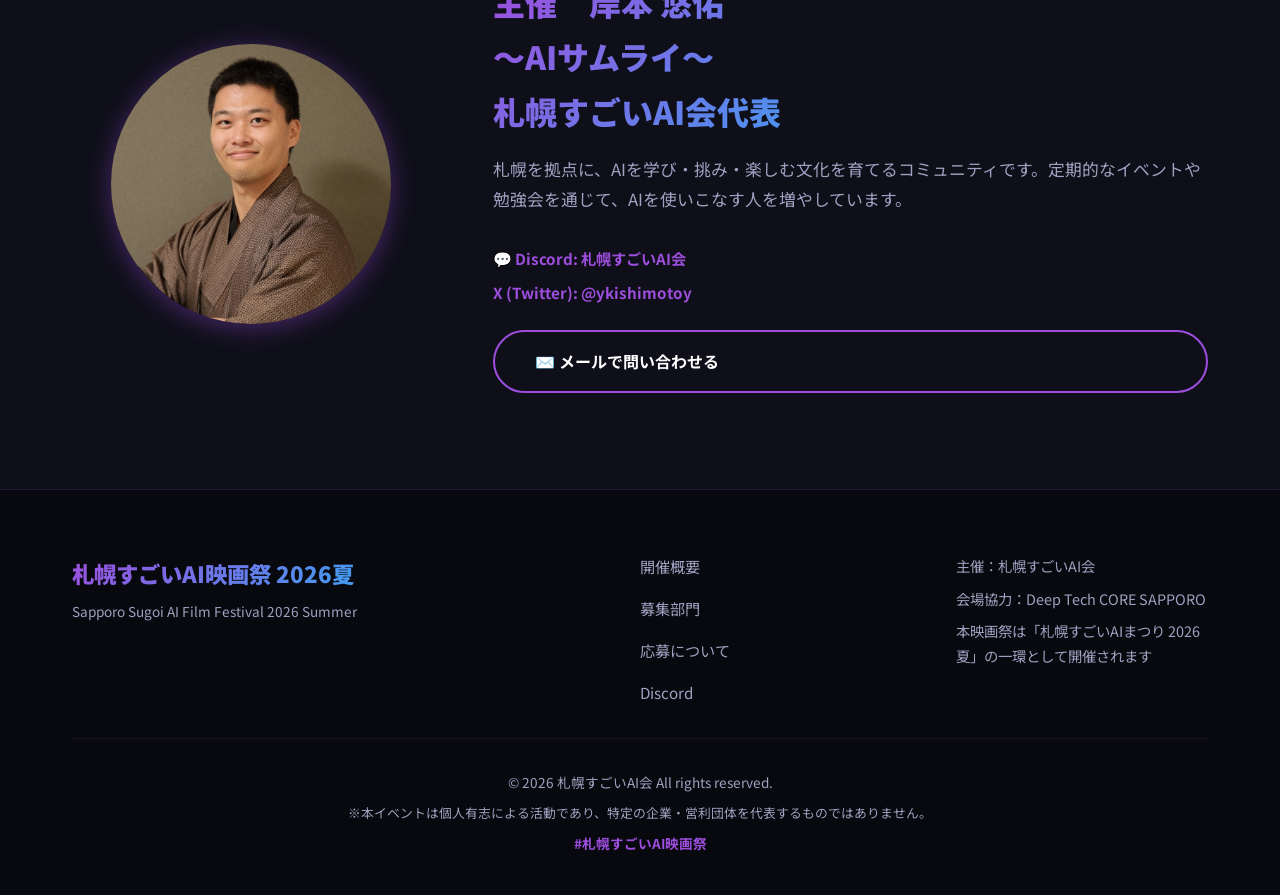
==== commit 051223b4: "add button high quality" ====
--- a/index.html
+++ b/index.html
@@ -59,12 +59,10 @@
                         <span class="btn-icon">▶</span>
                         <span class="btn-text">YouTubeライブ配信（8/29 10:00〜）</span>
                     </a>
-                    <!-- 高画質再生ボタン（公開時にコメント解除）
                     <a href="https://youtu.be/94PKbl-o6Gc" target="_blank" rel="noopener noreferrer" class="btn btn-hd">
                         <span class="btn-icon">✨</span>
                         <span class="btn-text">高画質再生</span>
                     </a>
-                    -->
                 </div>
             </div>
 
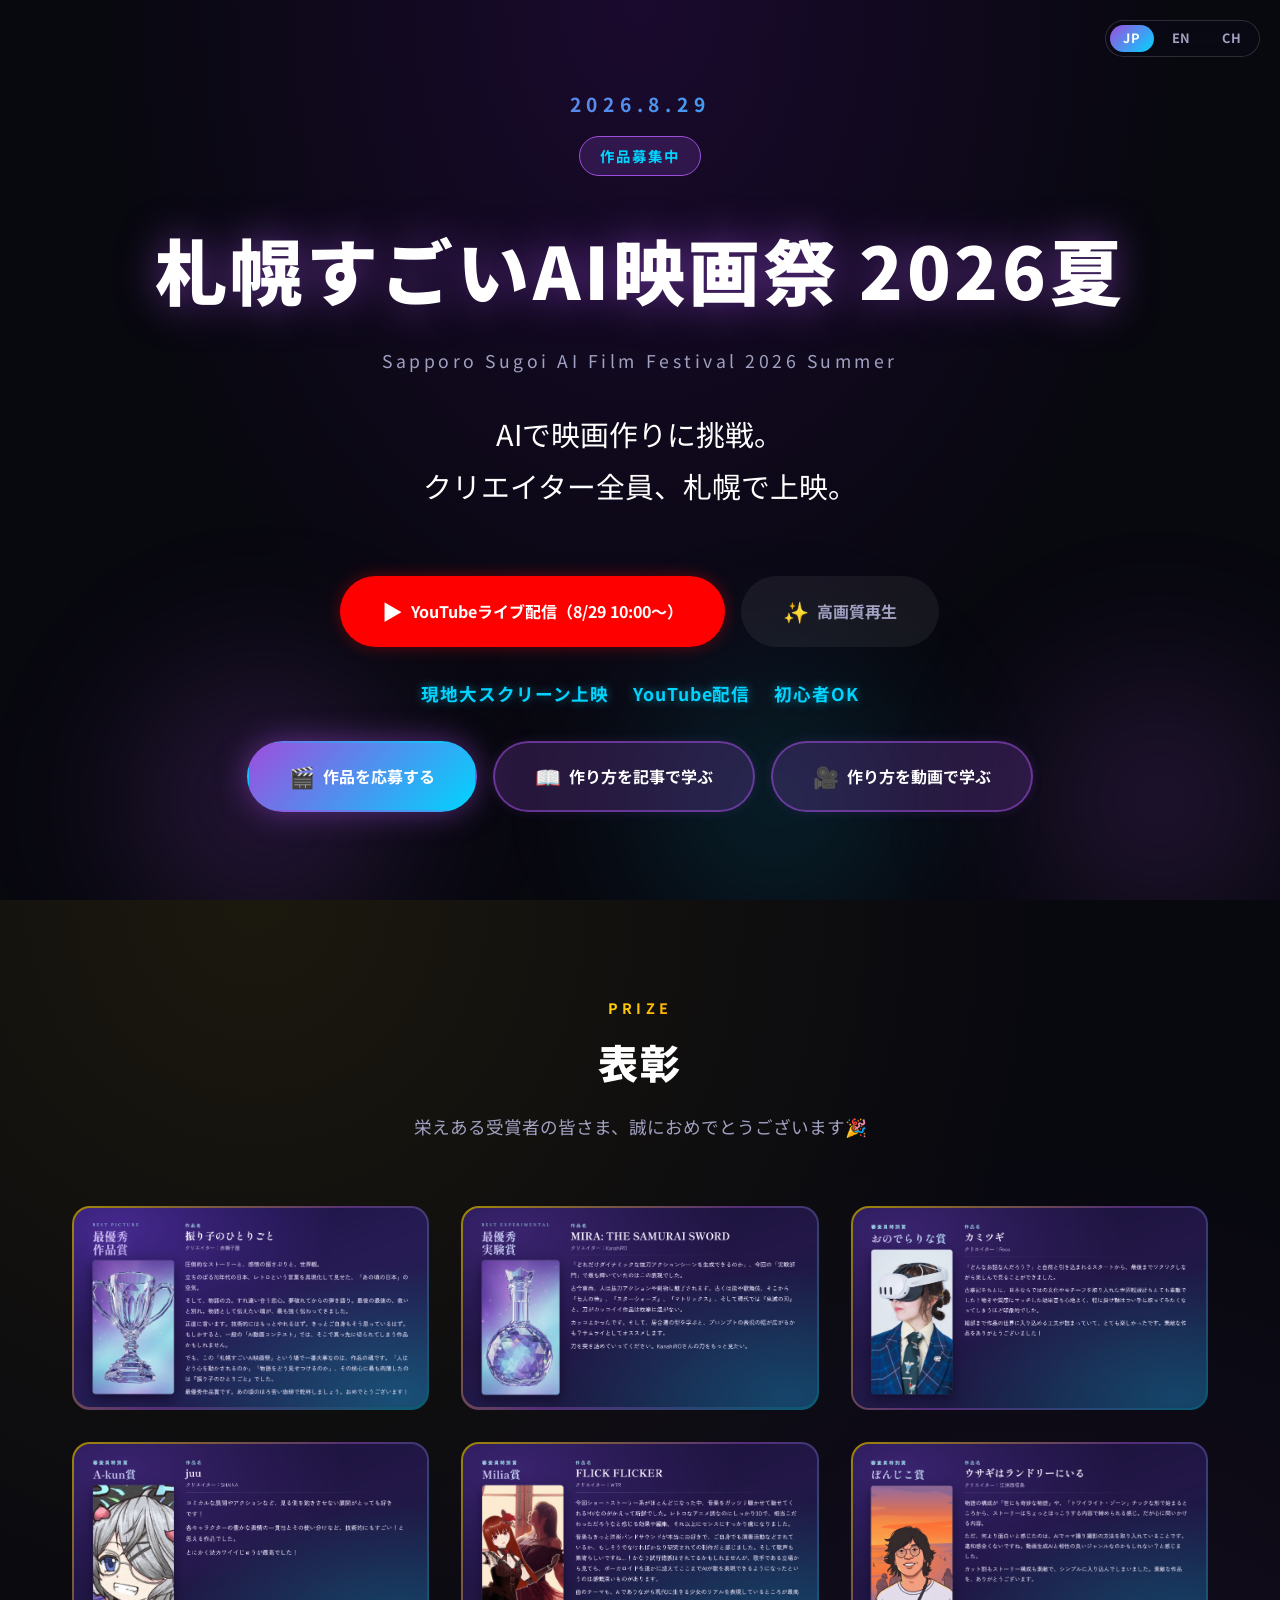
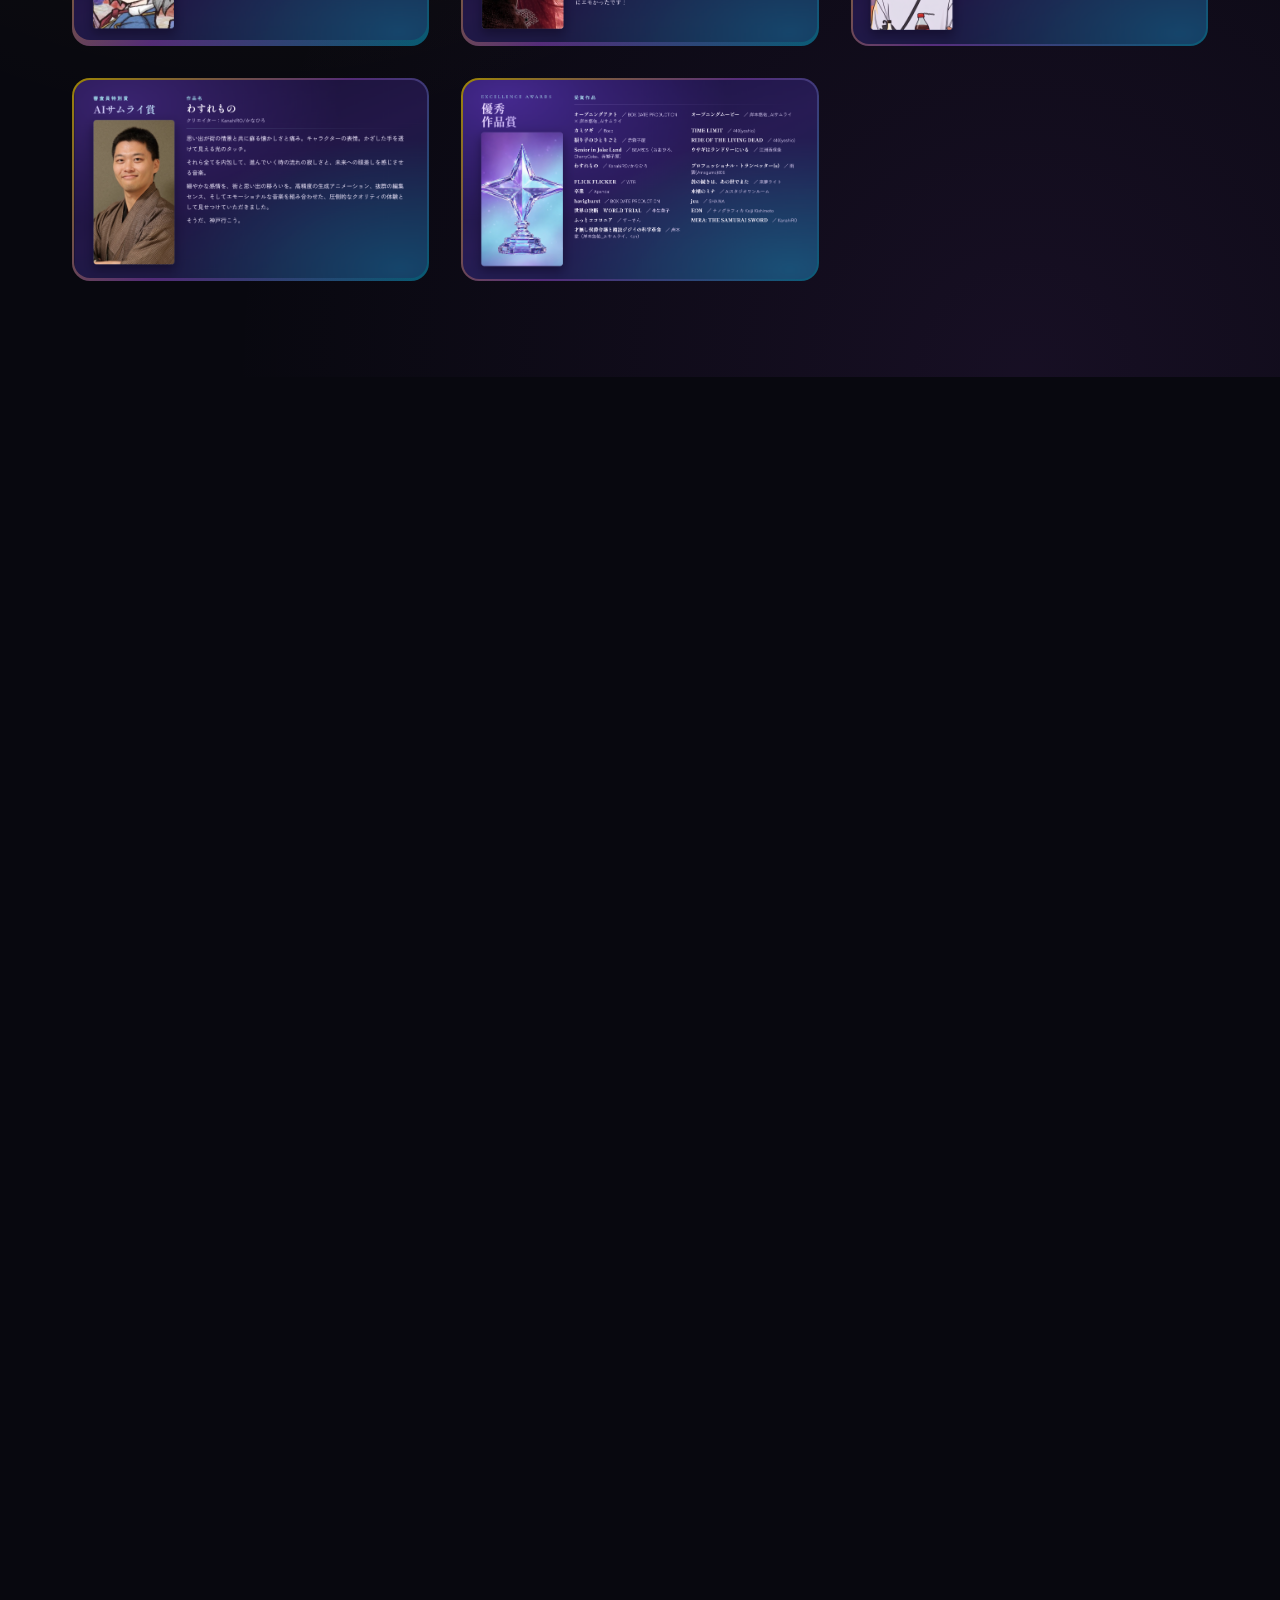
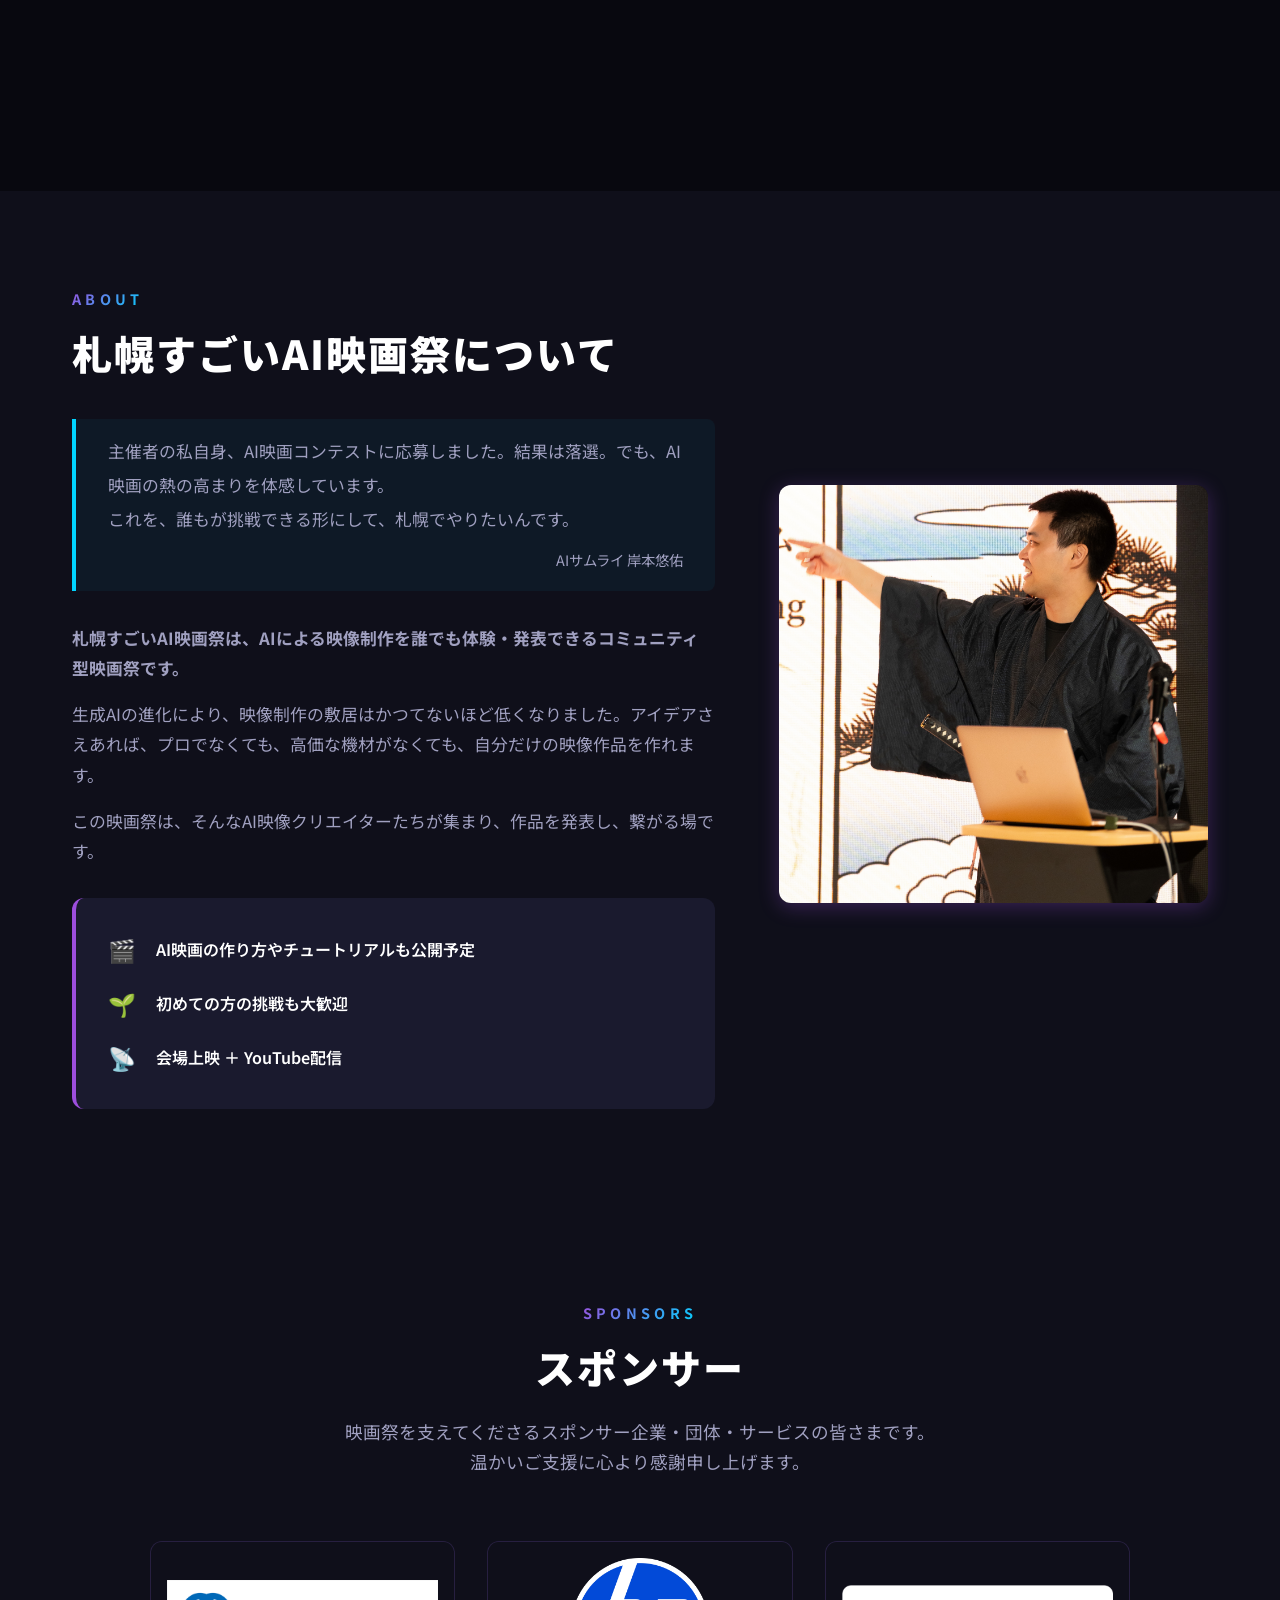
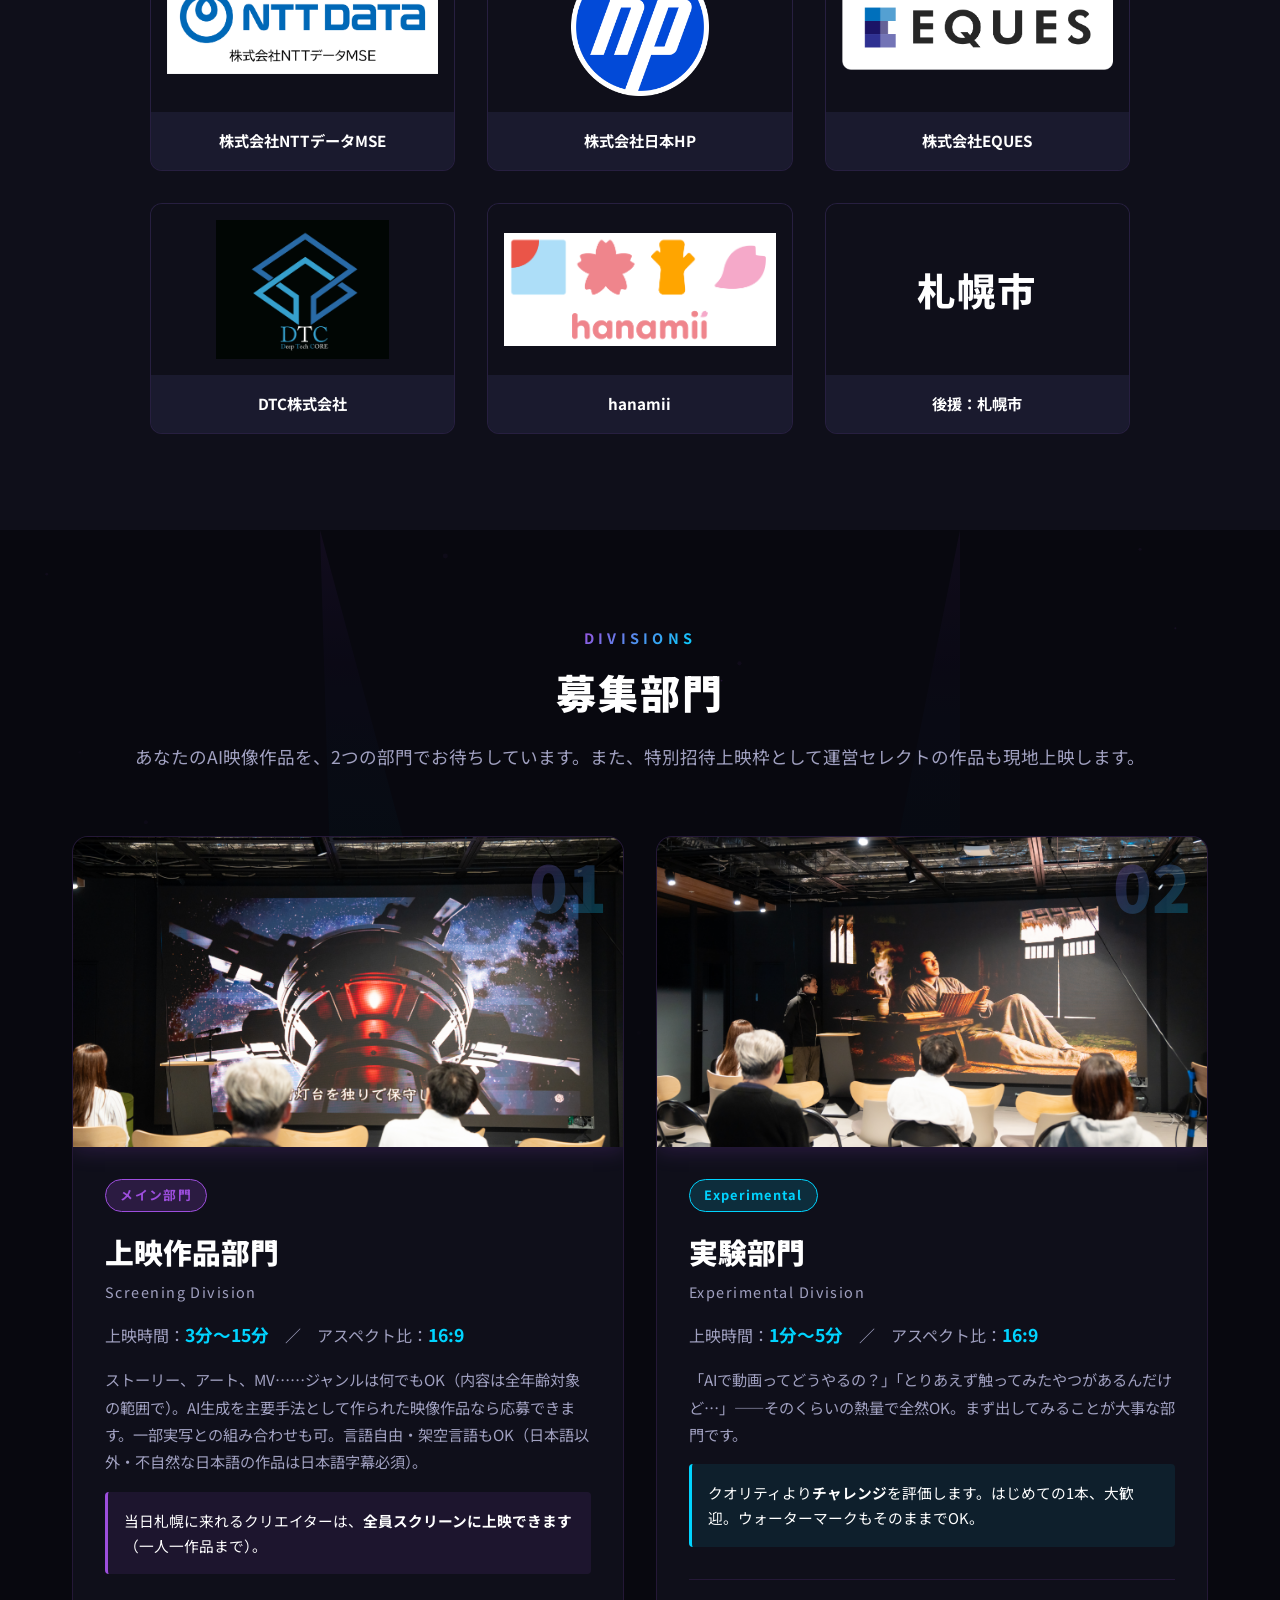
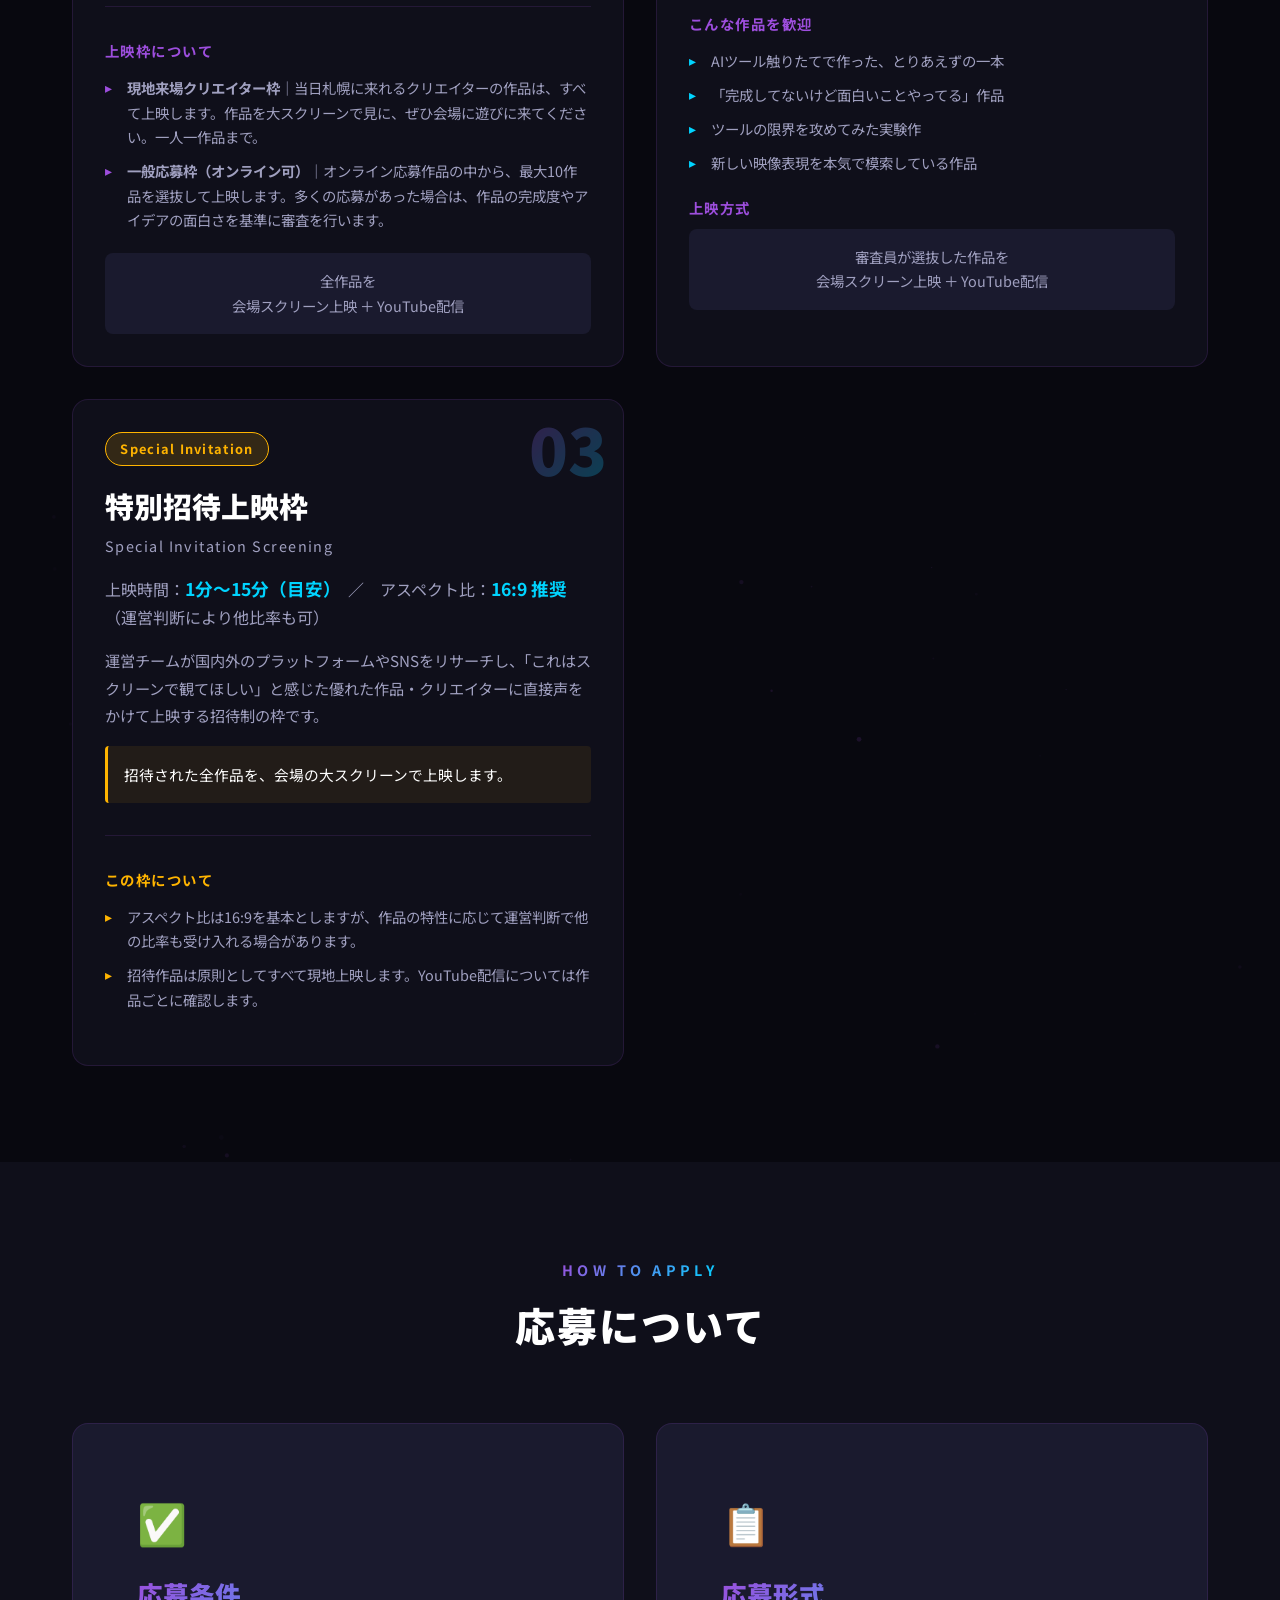
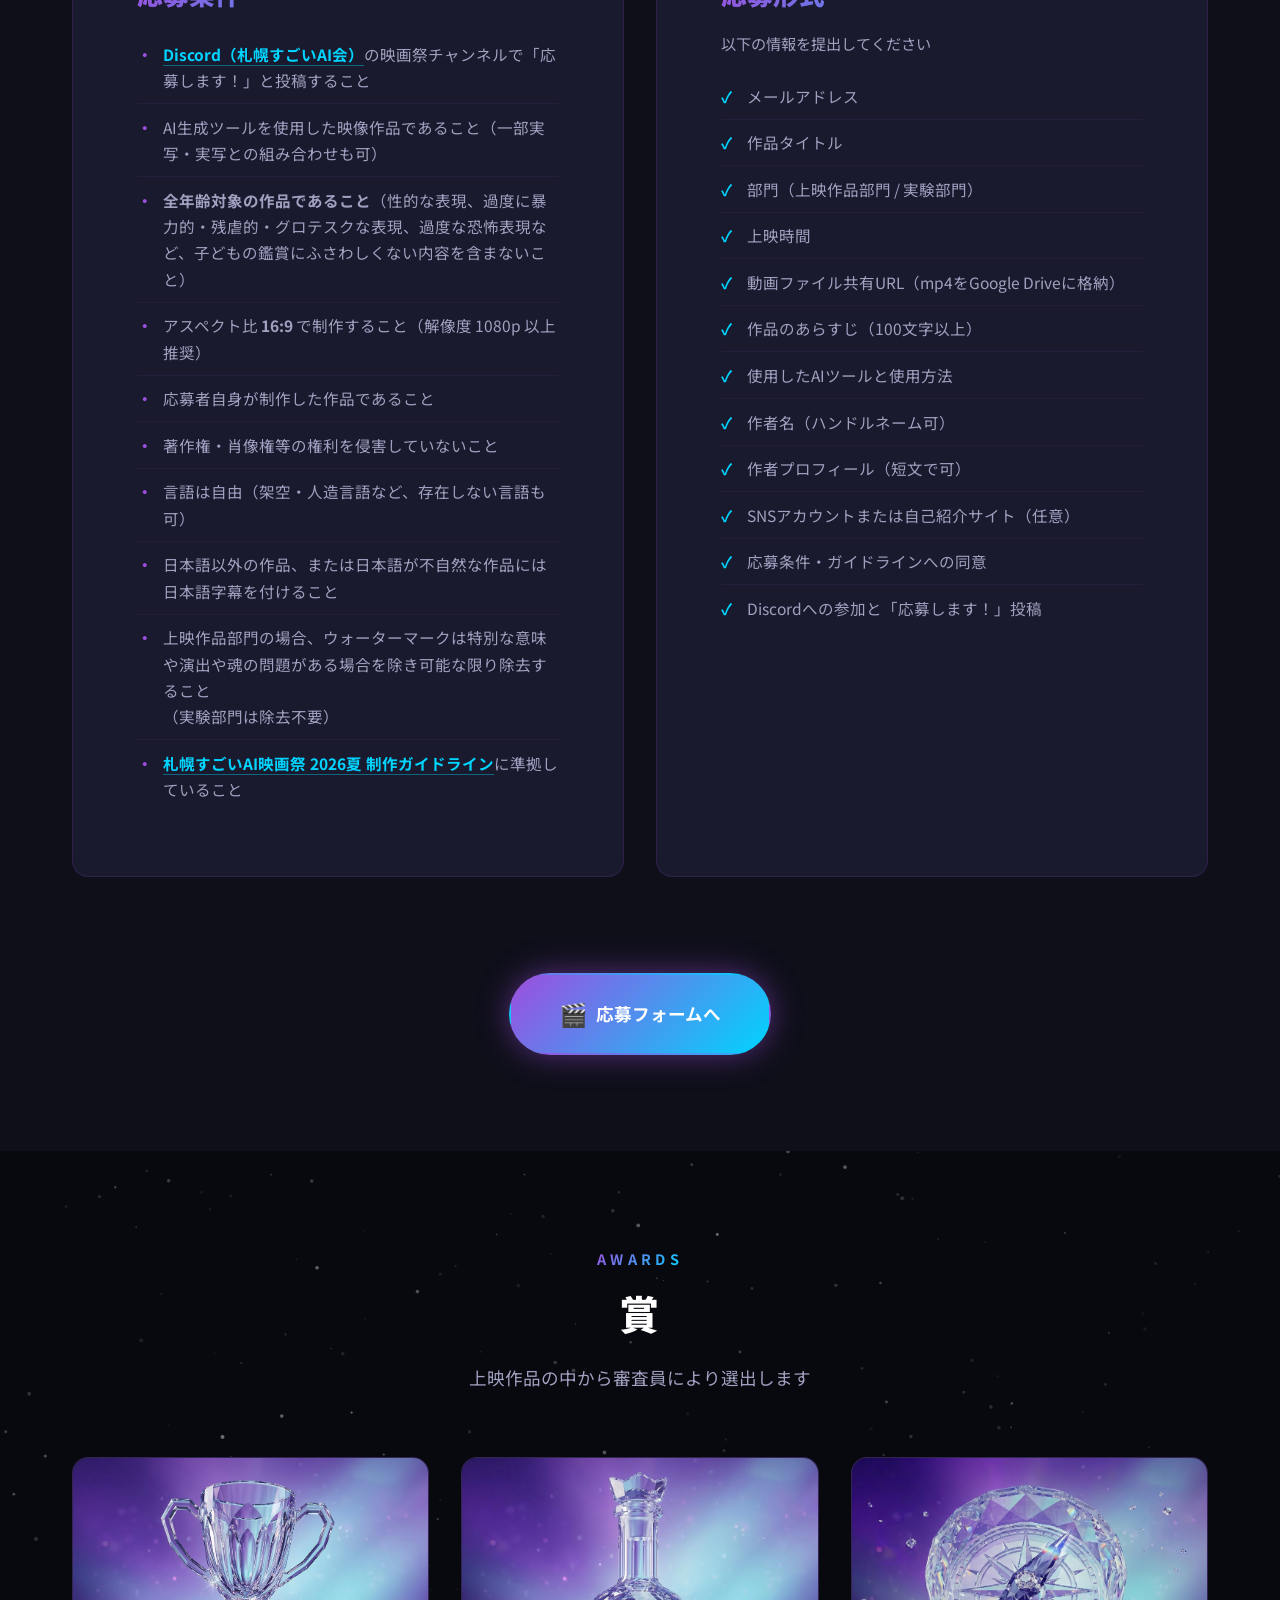
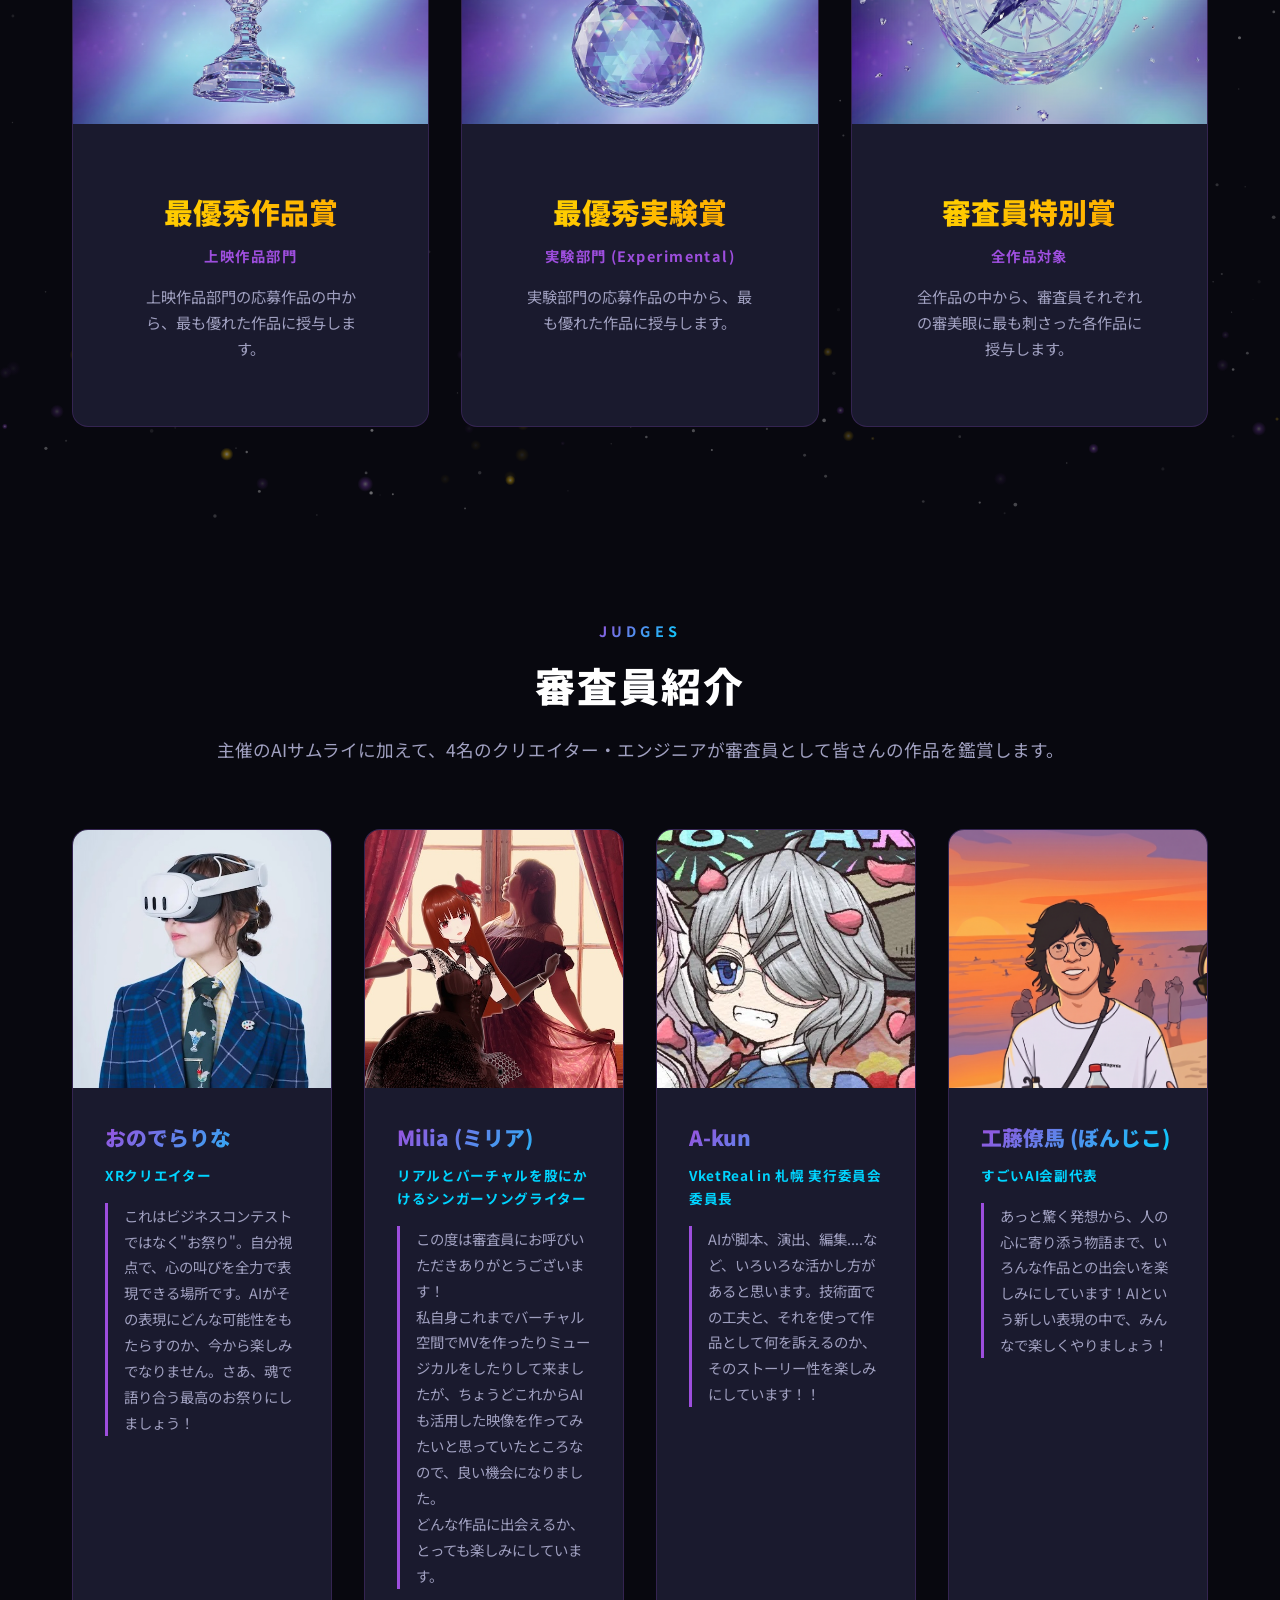
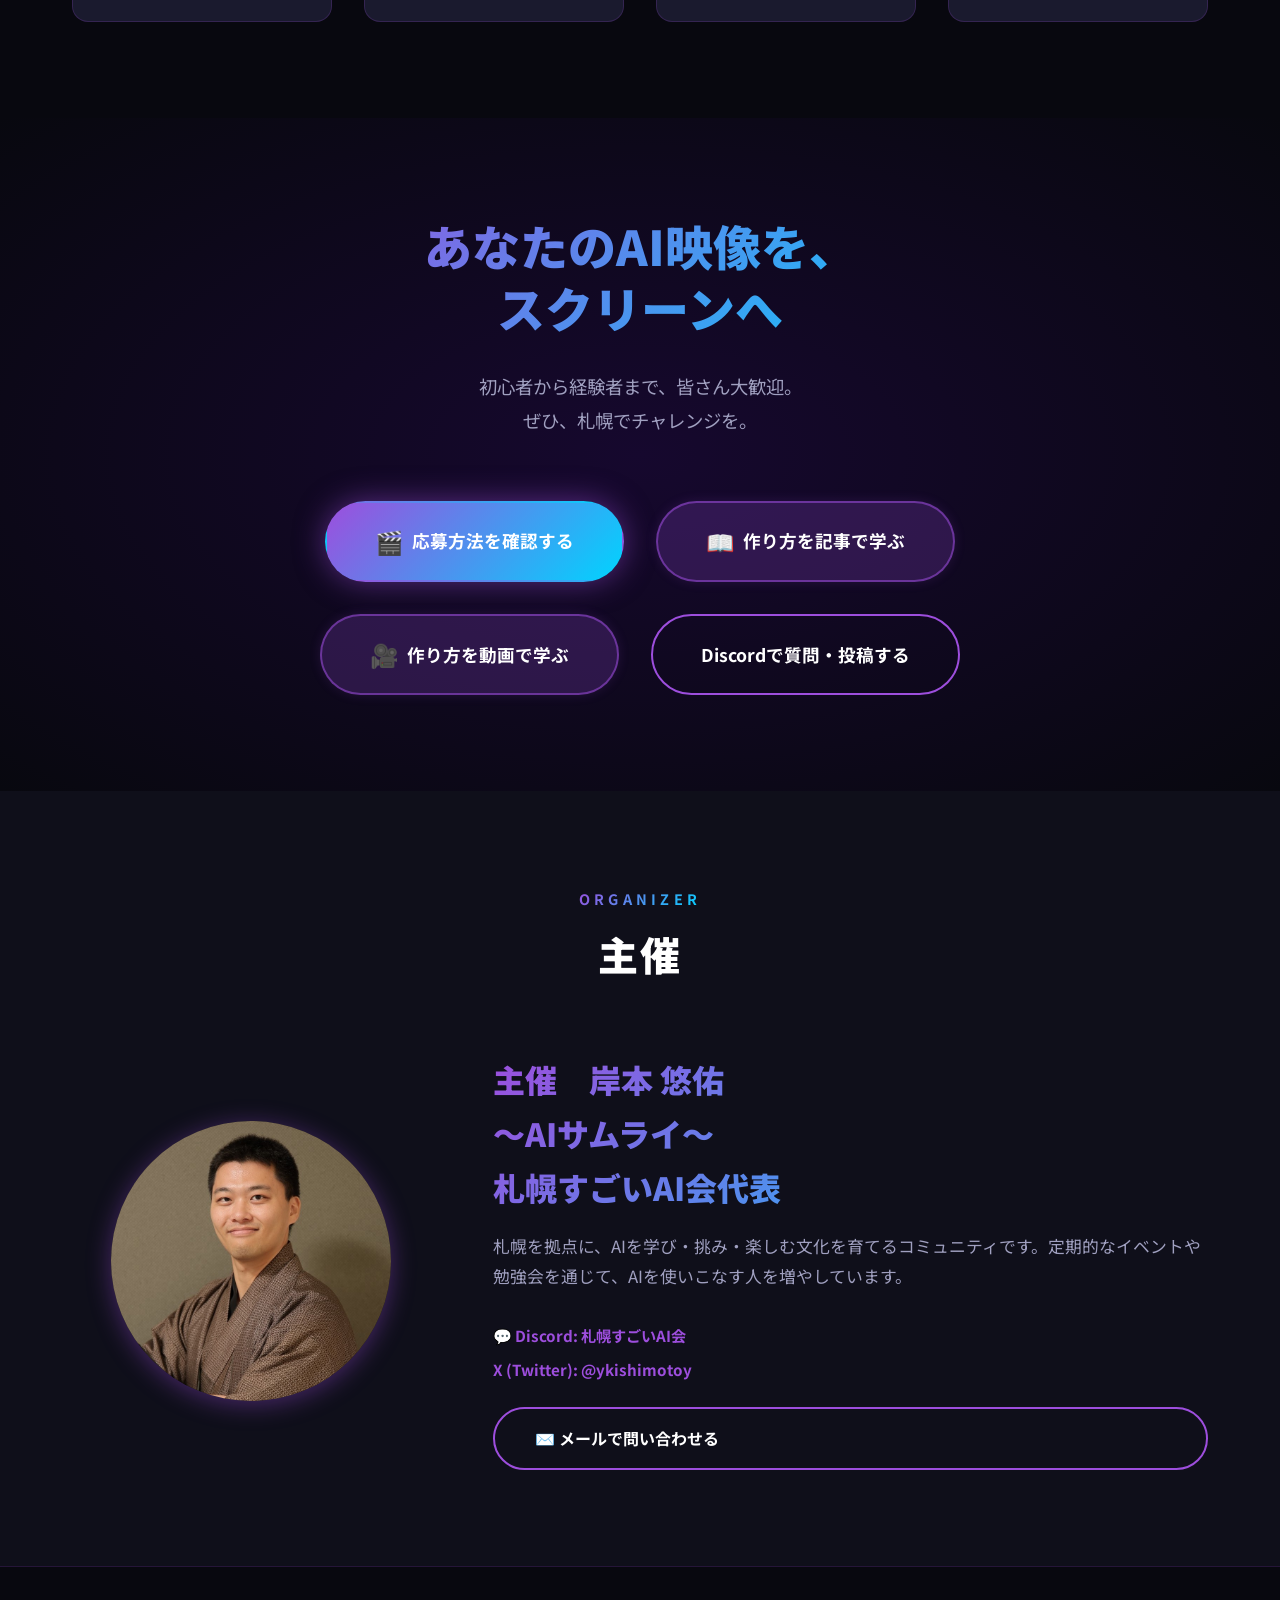
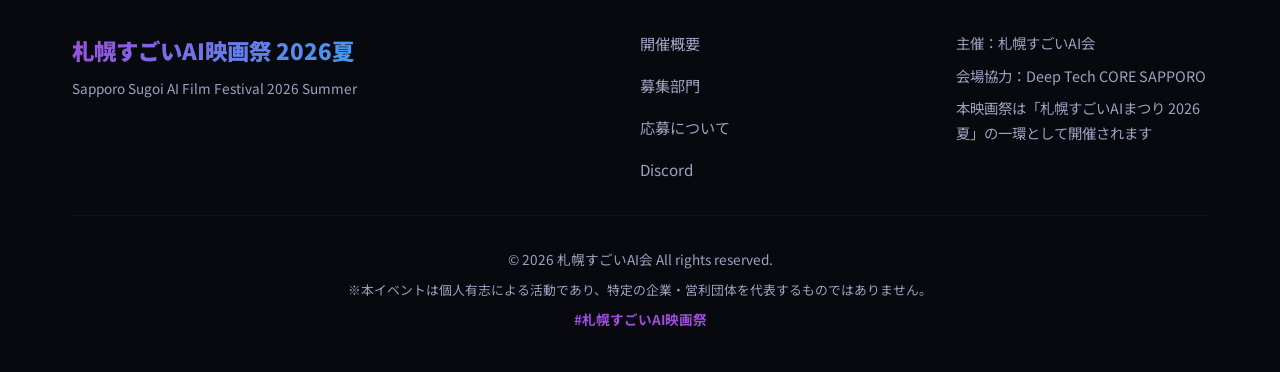
==== commit e09a95da: "add prizes" ====
--- a/index.html
+++ b/index.html
@@ -88,7 +88,7 @@
         </div>
     </section>
 
-    <!-- Prize / Awards Gallery Section（2026夏では非表示）
+    <!-- Prize / Awards Gallery Section -->
     <section id="prize" class="section prize">
         <div class="container">
             <div class="section-header">
@@ -134,10 +134,14 @@
                         <img src="images/prize7.png" alt="表彰 7" loading="lazy">
                     </div>
                 </div>
-            </div>
-        </div>
-    </section>
-    -->
+                <div class="prize-card">
+                    <div class="prize-card-inner">
+                        <img src="images/prize8.png" alt="表彰 8" loading="lazy">
+                    </div>
+                </div>
+            </div>
+        </div>
+    </section>
 
     <!-- Overview Section -->
     <section id="overview" class="section overview">
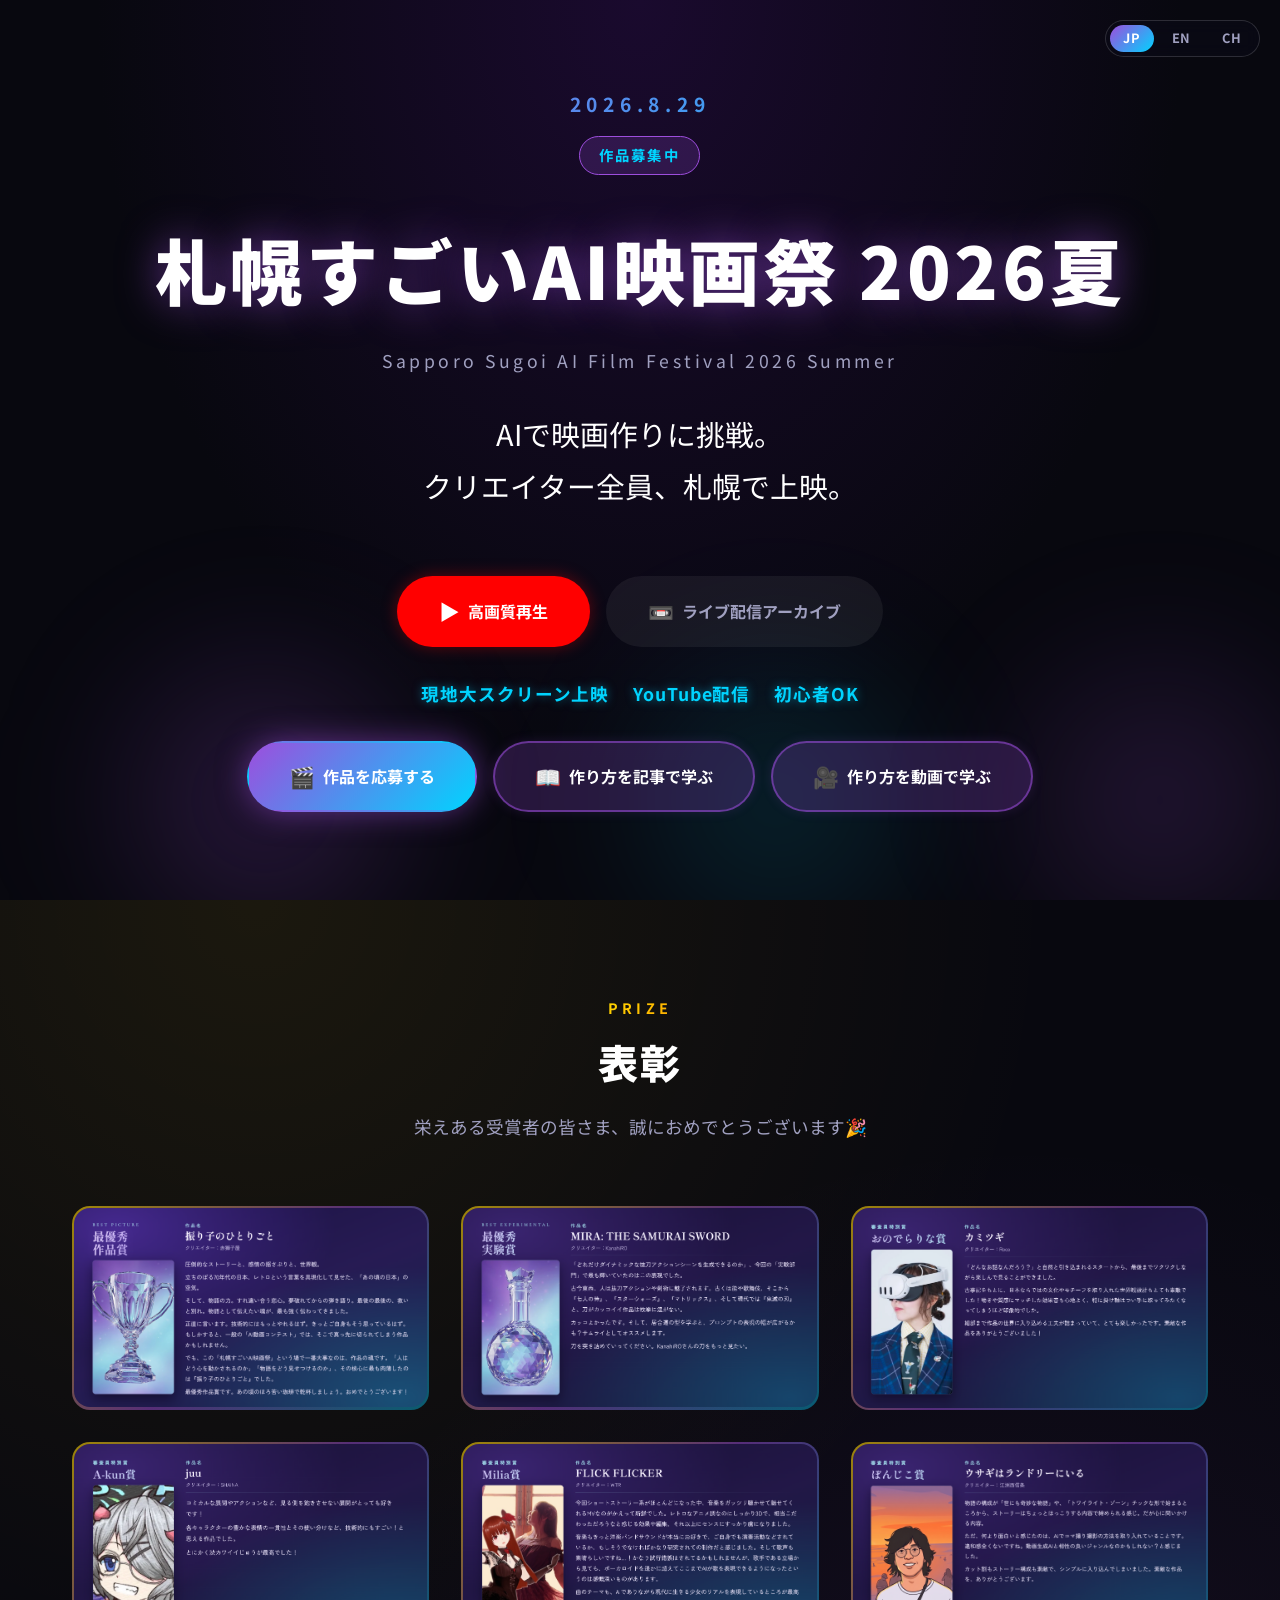
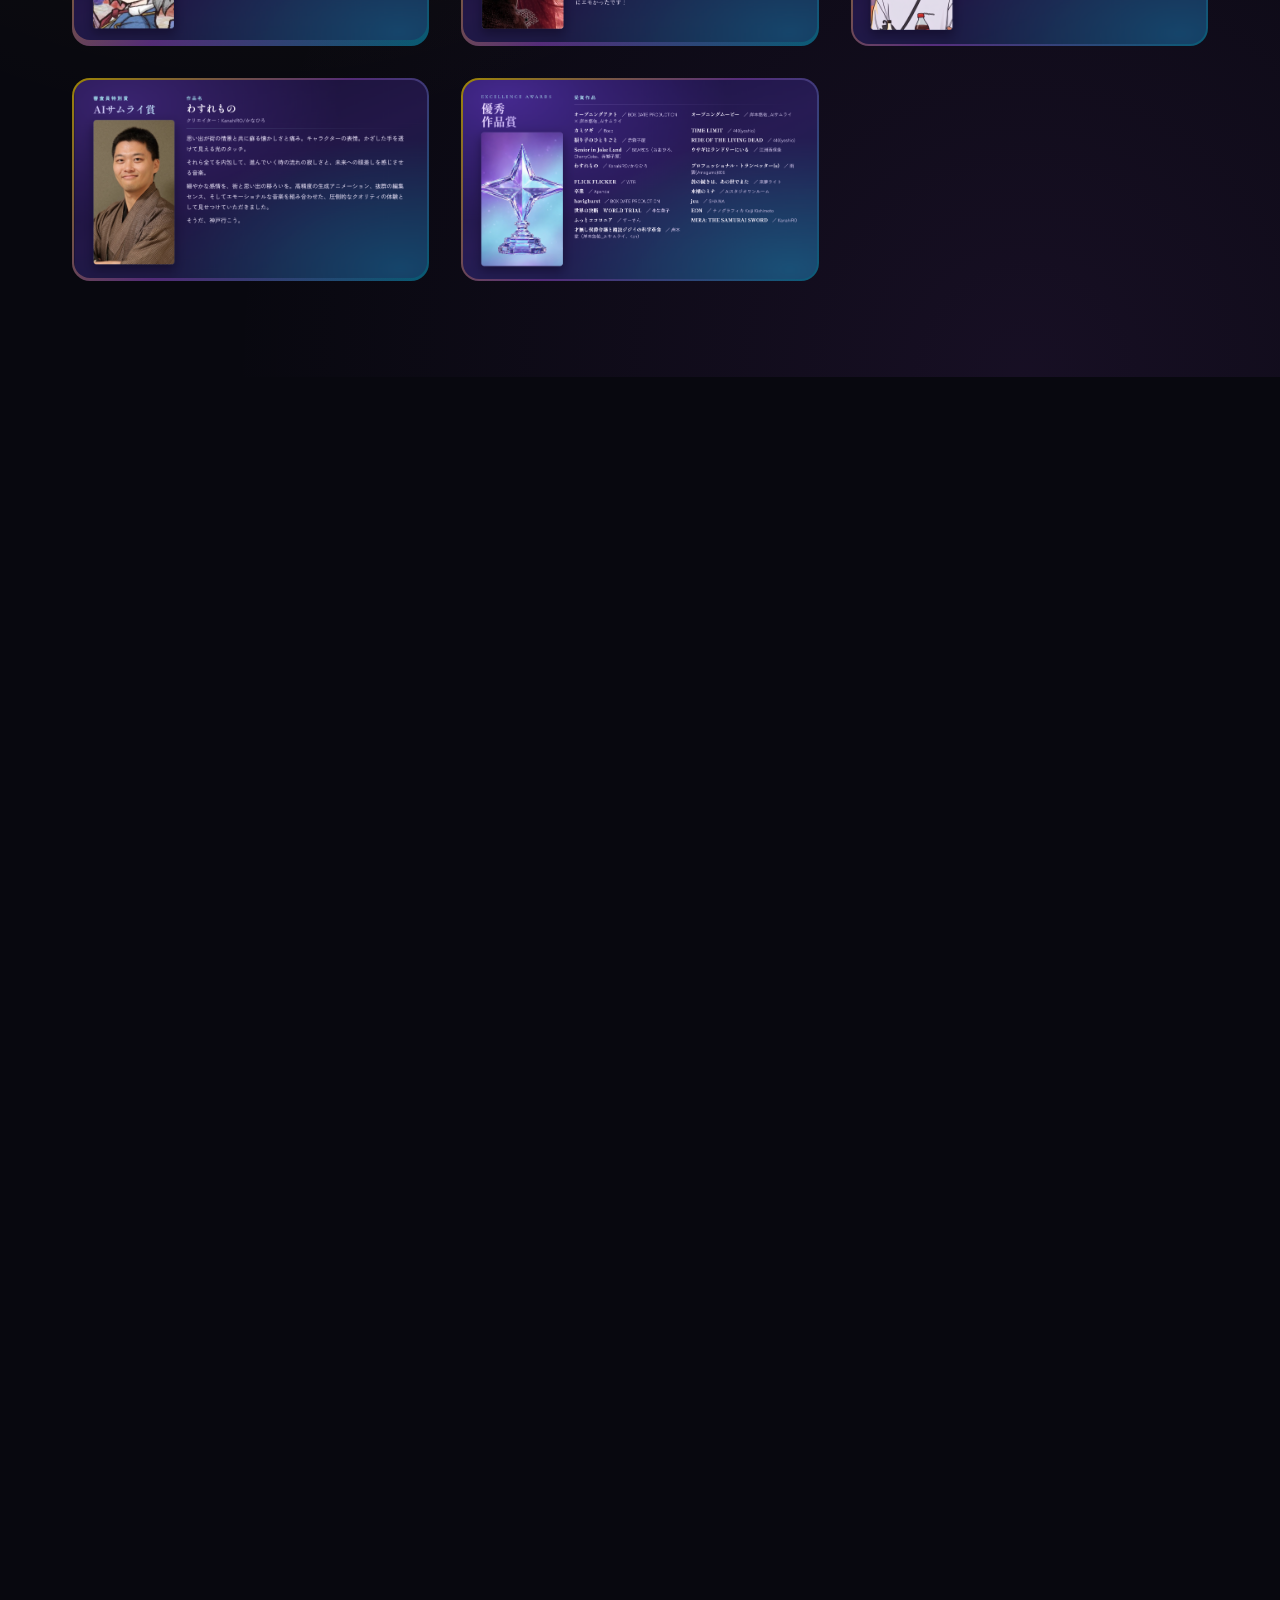
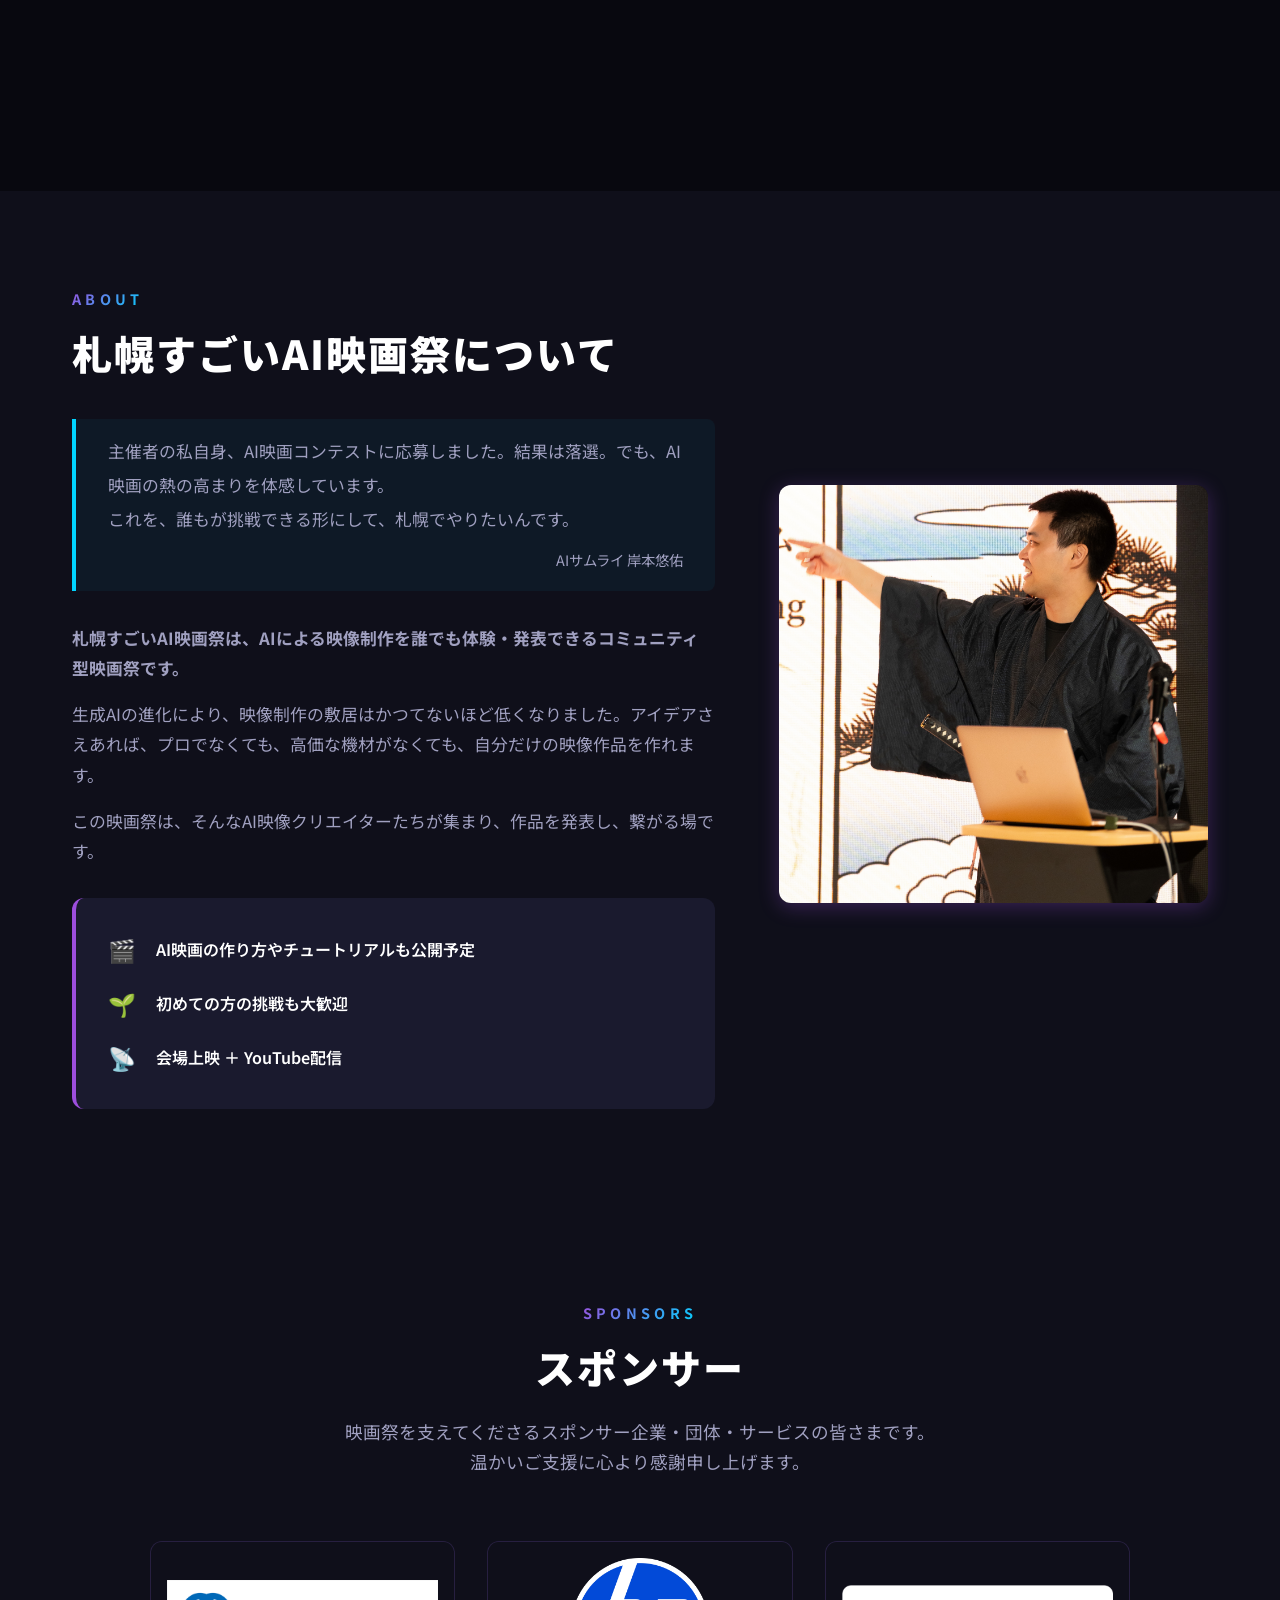
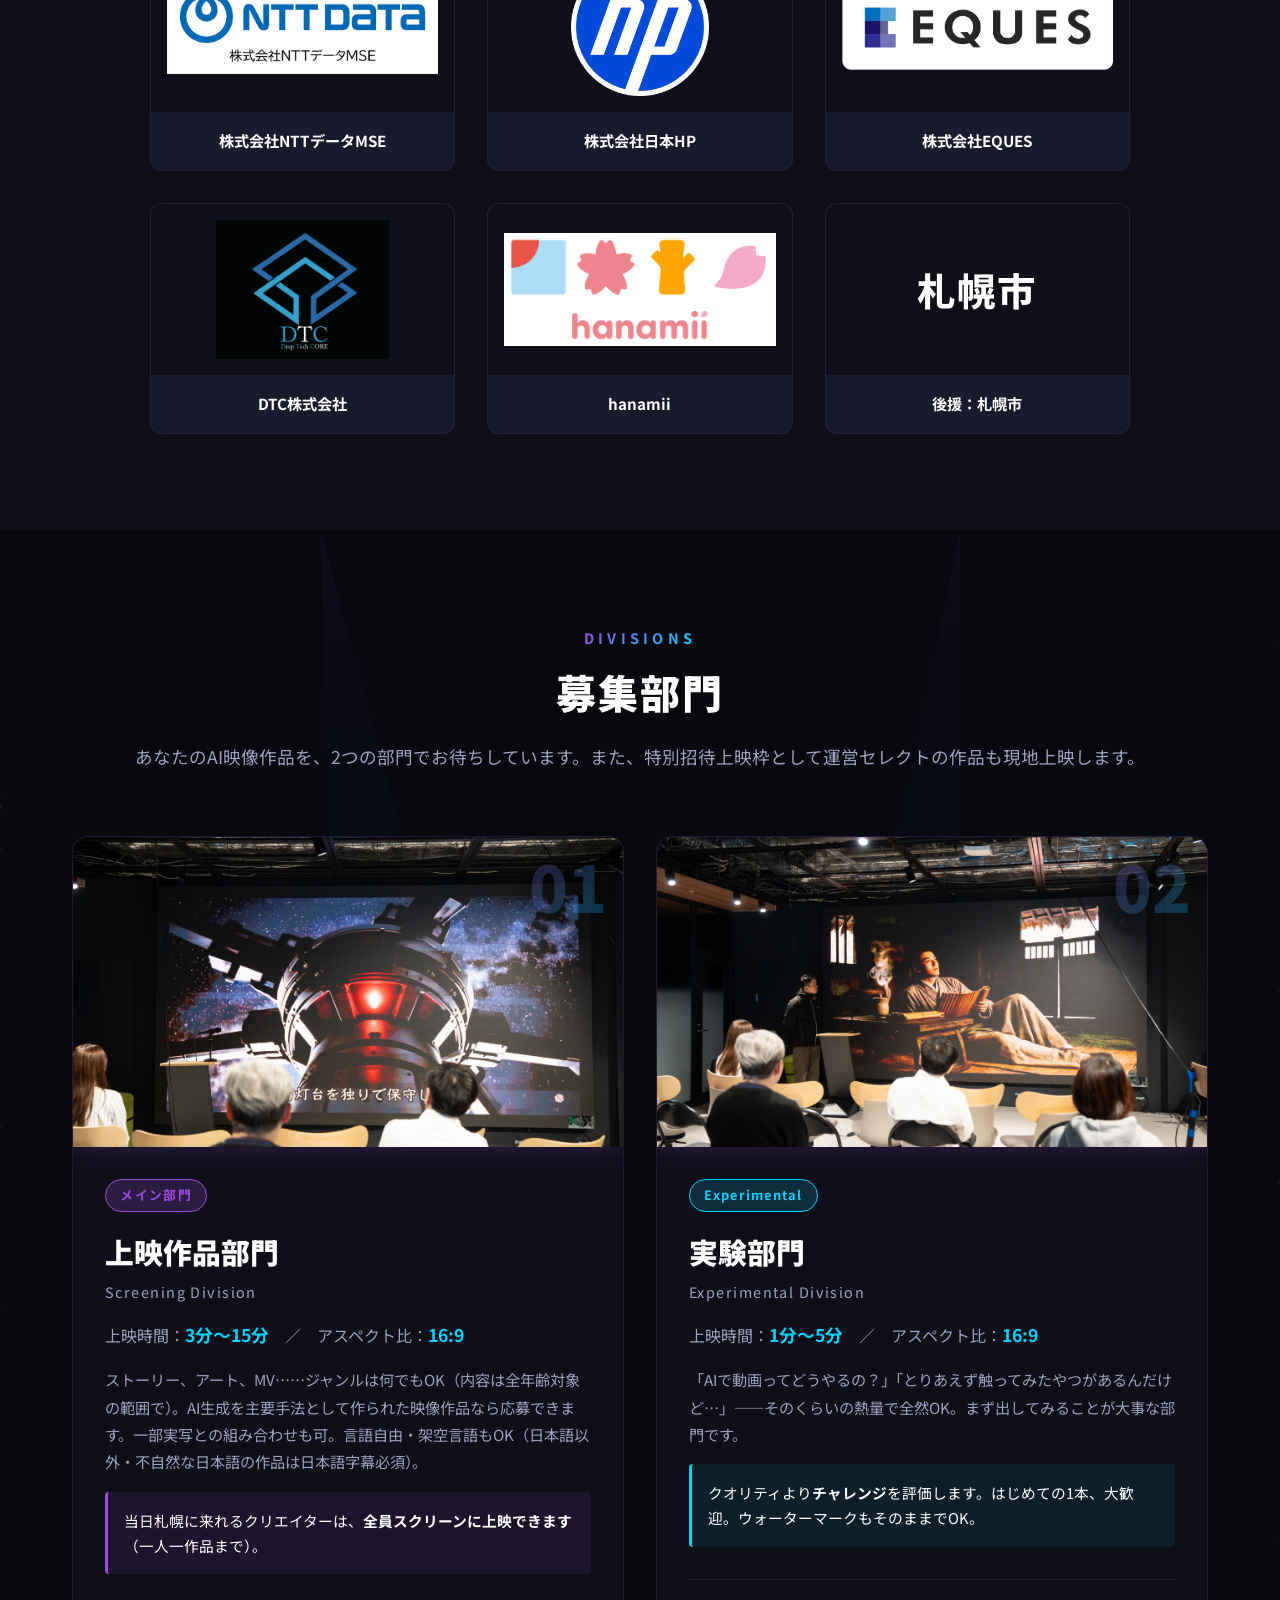
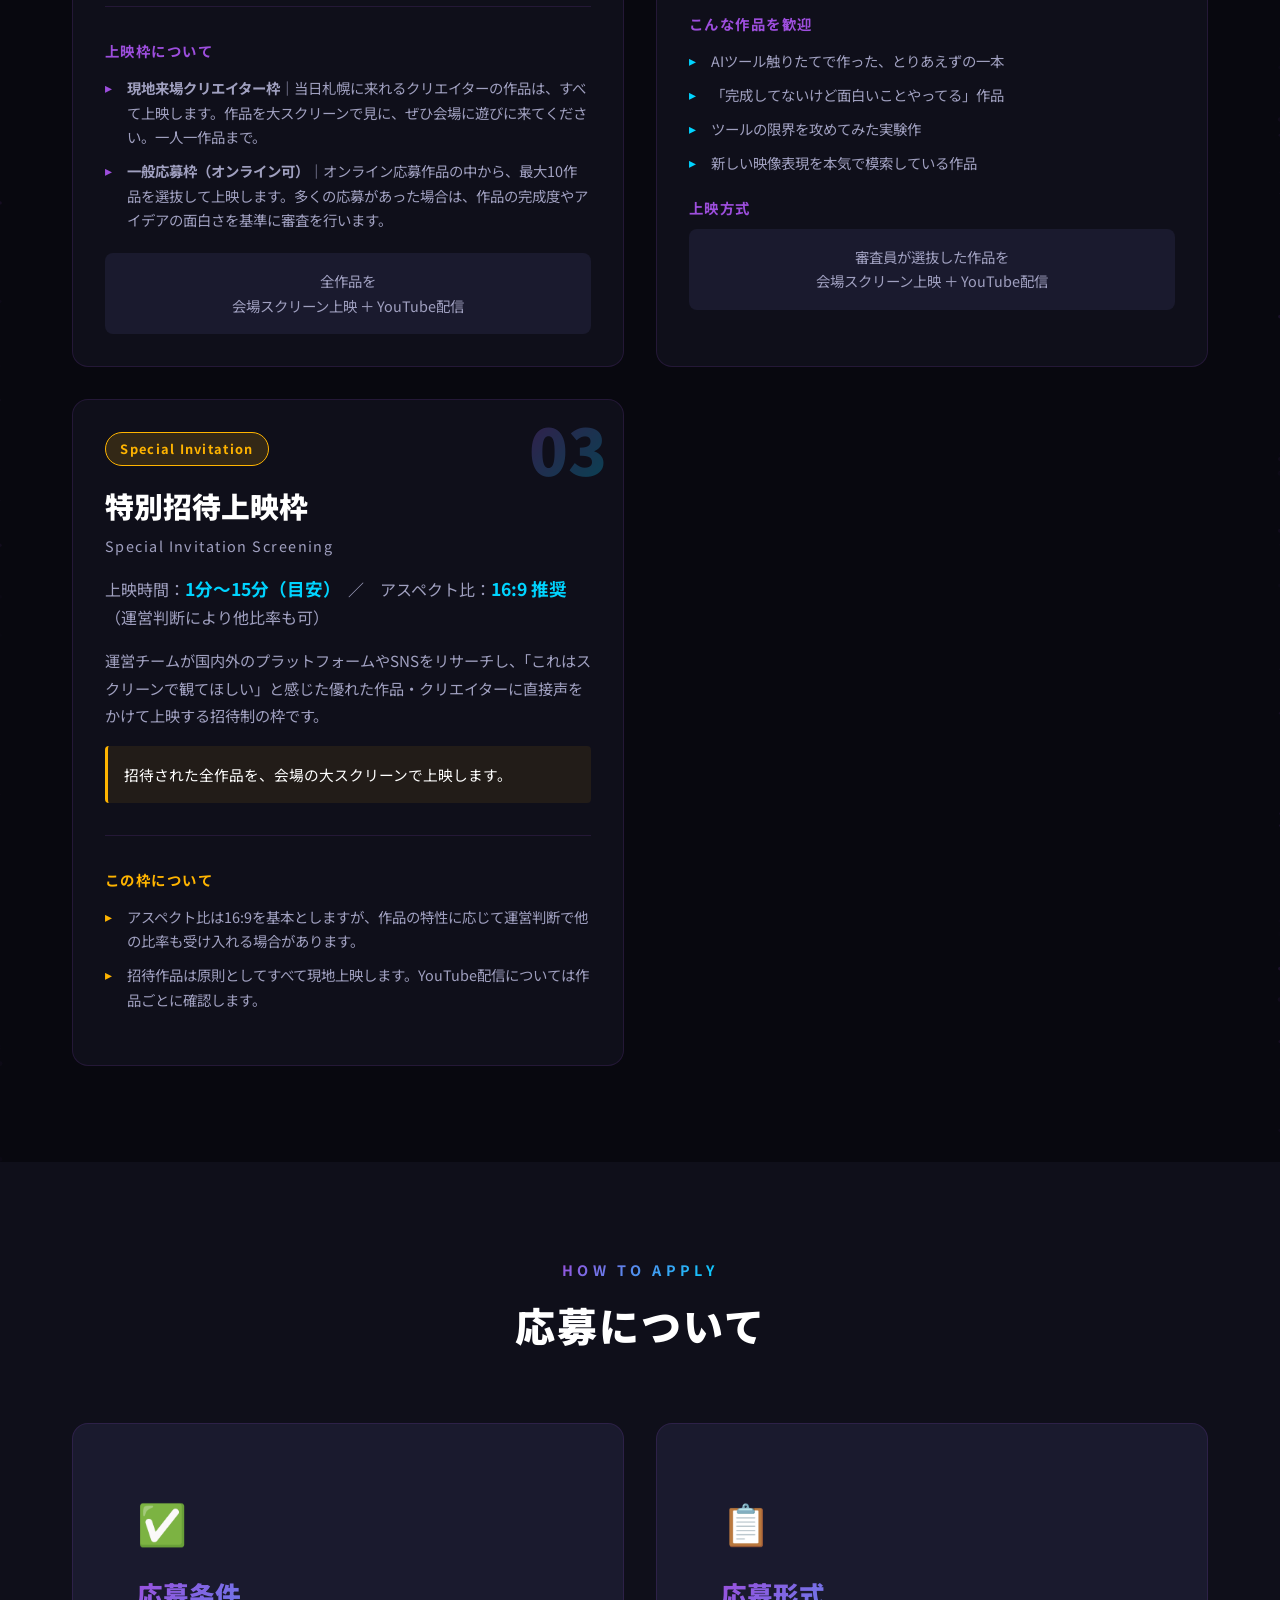
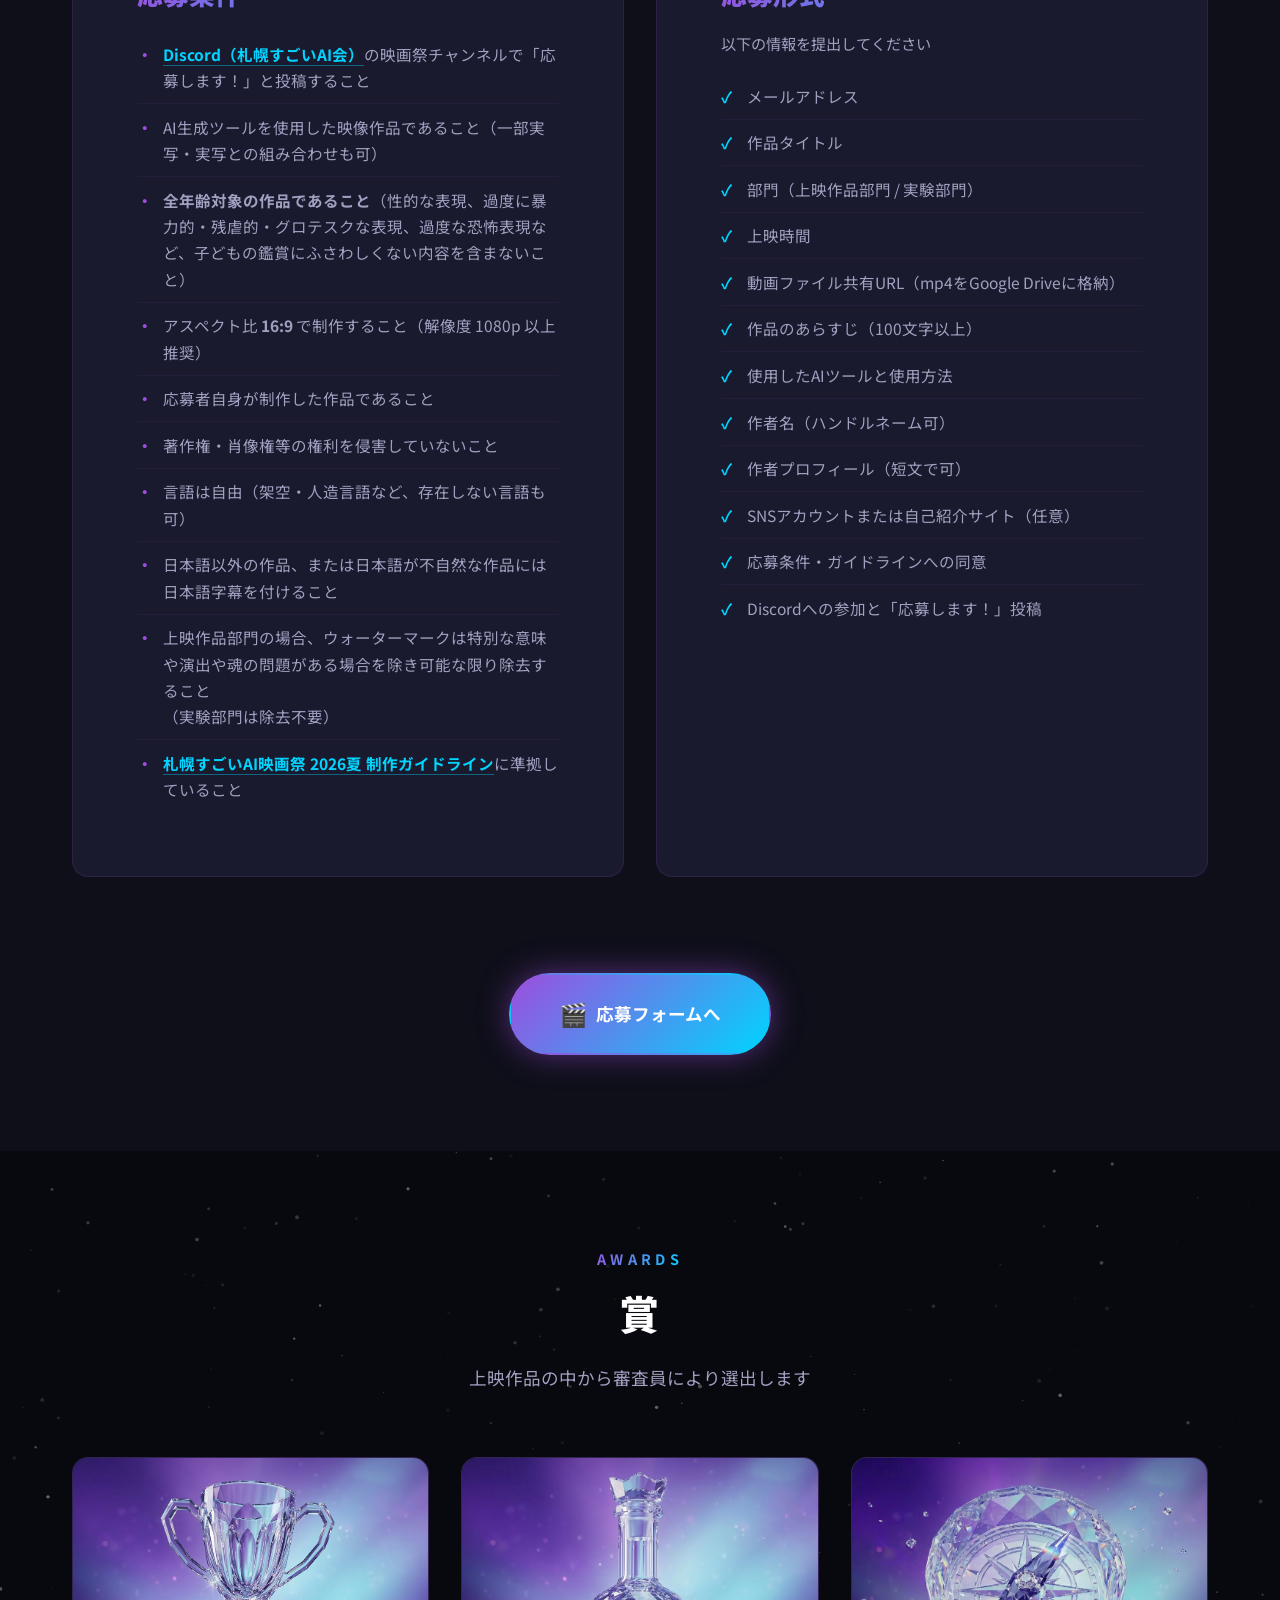
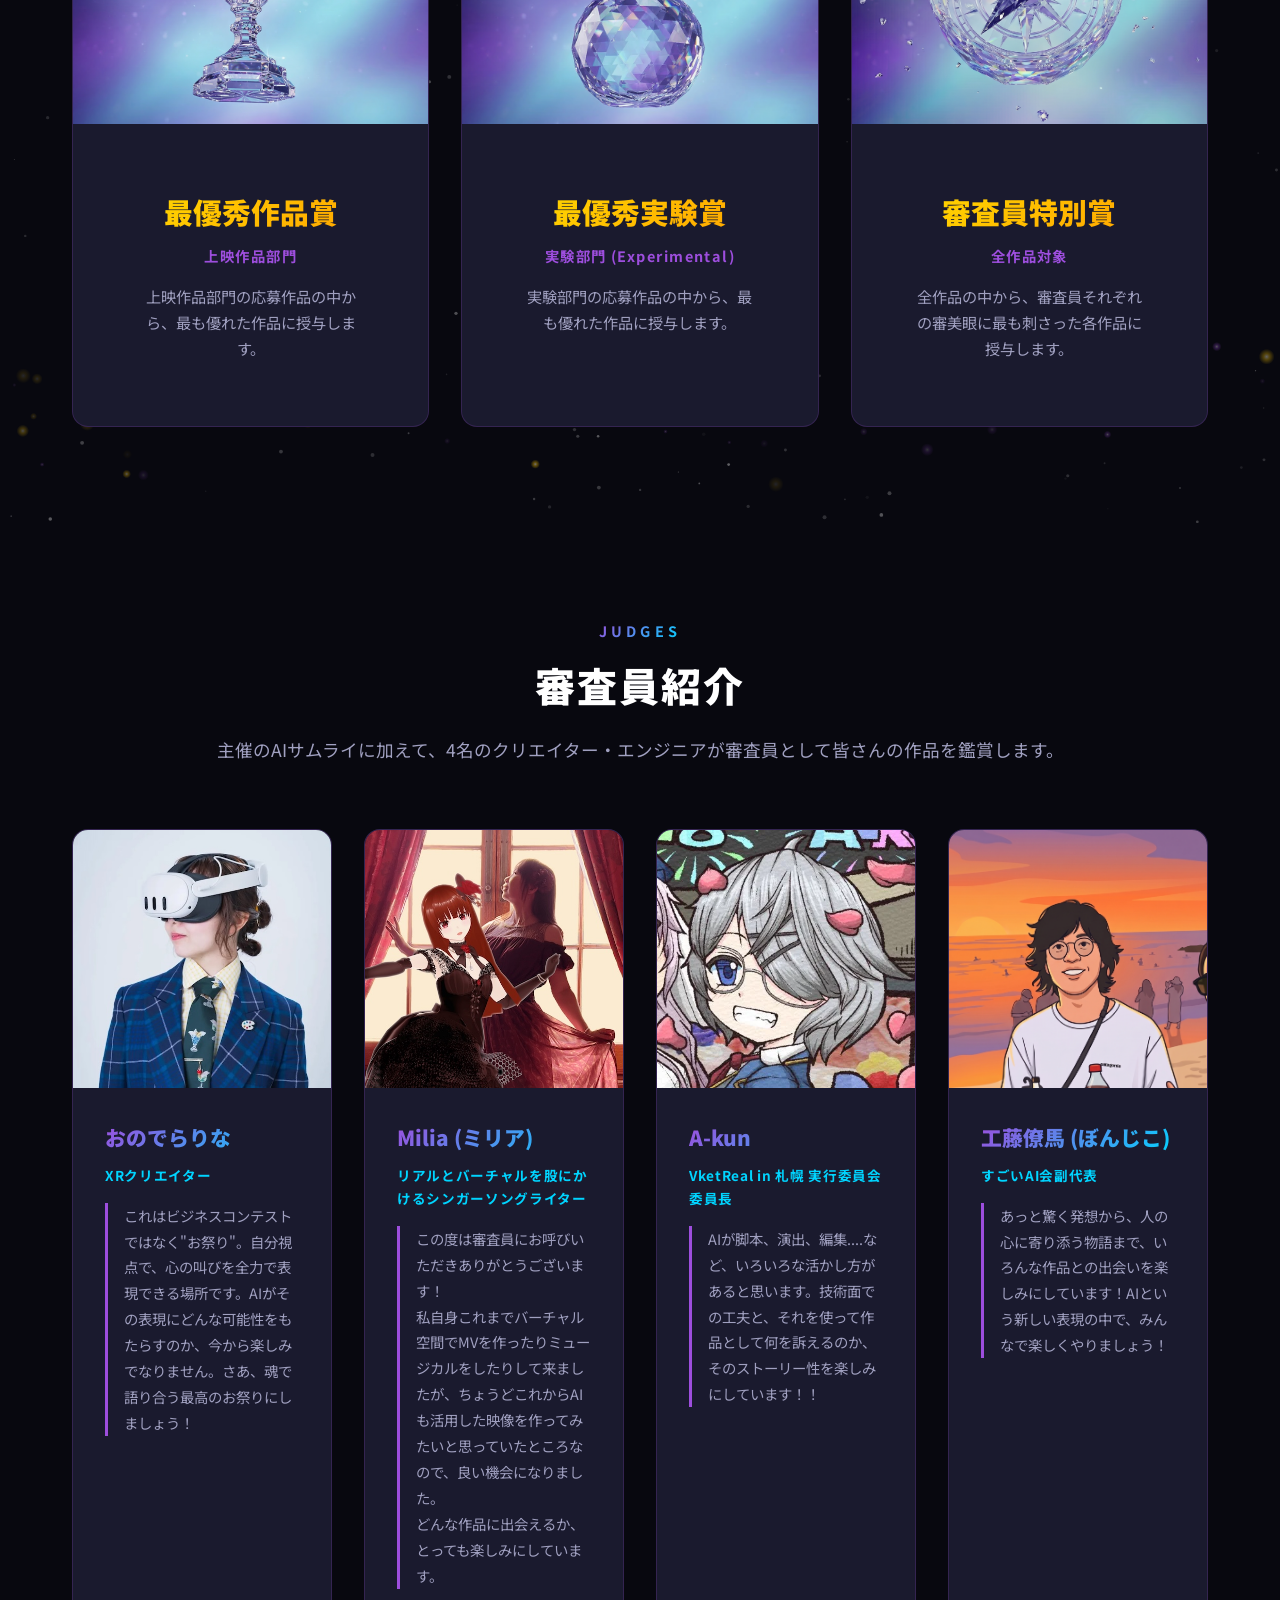
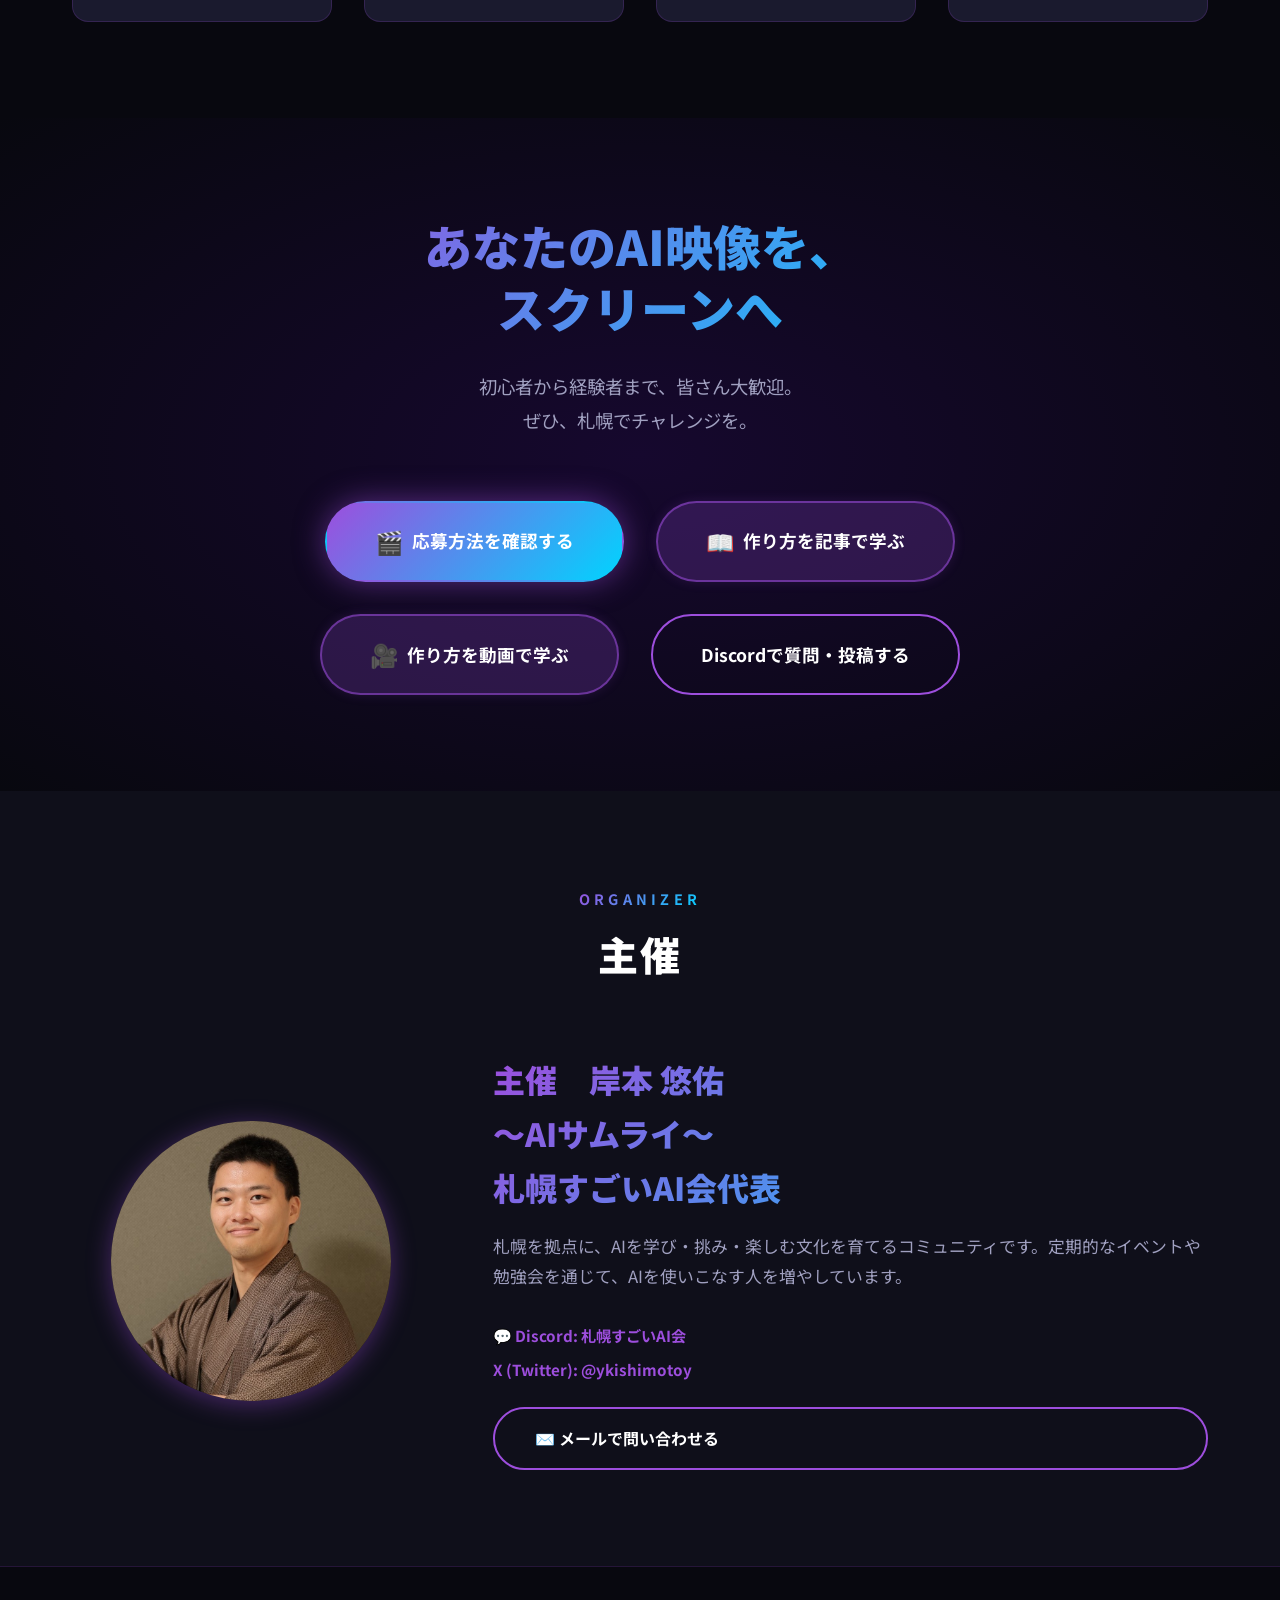
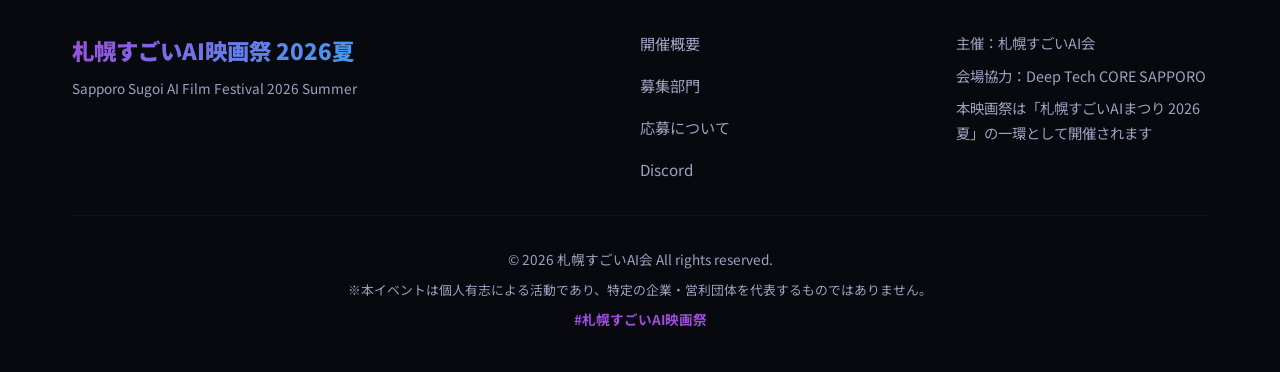
==== commit 81c2b4e6: "change button colors" ====
--- a/index.html
+++ b/index.html
@@ -55,13 +55,13 @@
             <p class="hero-tagline" data-i18n="hero-tagline">AIで映画作りに挑戦。<br>クリエイター全員、札幌で上映。</p>
             <div class="hero-watch">
                 <div class="hero-watch-buttons">
-                    <a href="https://youtube.com/live/COn6jL2rDto?feature=share" target="_blank" rel="noopener noreferrer" class="btn btn-youtube">
+                    <a href="https://youtu.be/94PKbl-o6Gc" target="_blank" rel="noopener noreferrer" class="btn btn-youtube">
                         <span class="btn-icon">▶</span>
-                        <span class="btn-text">YouTubeライブ配信（8/29 10:00〜）</span>
+                        <span class="btn-text">高画質再生</span>
                     </a>
-                    <a href="https://youtu.be/94PKbl-o6Gc" target="_blank" rel="noopener noreferrer" class="btn btn-hd">
-                        <span class="btn-icon">✨</span>
-                        <span class="btn-text">高画質再生</span>
+                    <a href="https://youtube.com/live/COn6jL2rDto?feature=share" target="_blank" rel="noopener noreferrer" class="btn btn-archive">
+                        <span class="btn-icon">📼</span>
+                        <span class="btn-text">ライブ配信アーカイブ</span>
                     </a>
                 </div>
             </div>
--- a/style.css
+++ b/style.css
@@ -448,13 +448,13 @@
     transform: translateY(-3px);
 }
 
-.btn-hd {
+.btn-archive {
     background: rgba(255, 255, 255, 0.06);
     color: var(--text-secondary);
     border: 1px solid rgba(255, 255, 255, 0.2);
 }
 
-.btn-hd:hover {
+.btn-archive:hover {
     background: rgba(255, 255, 255, 0.12);
     color: var(--text-primary);
     transform: translateY(-3px);
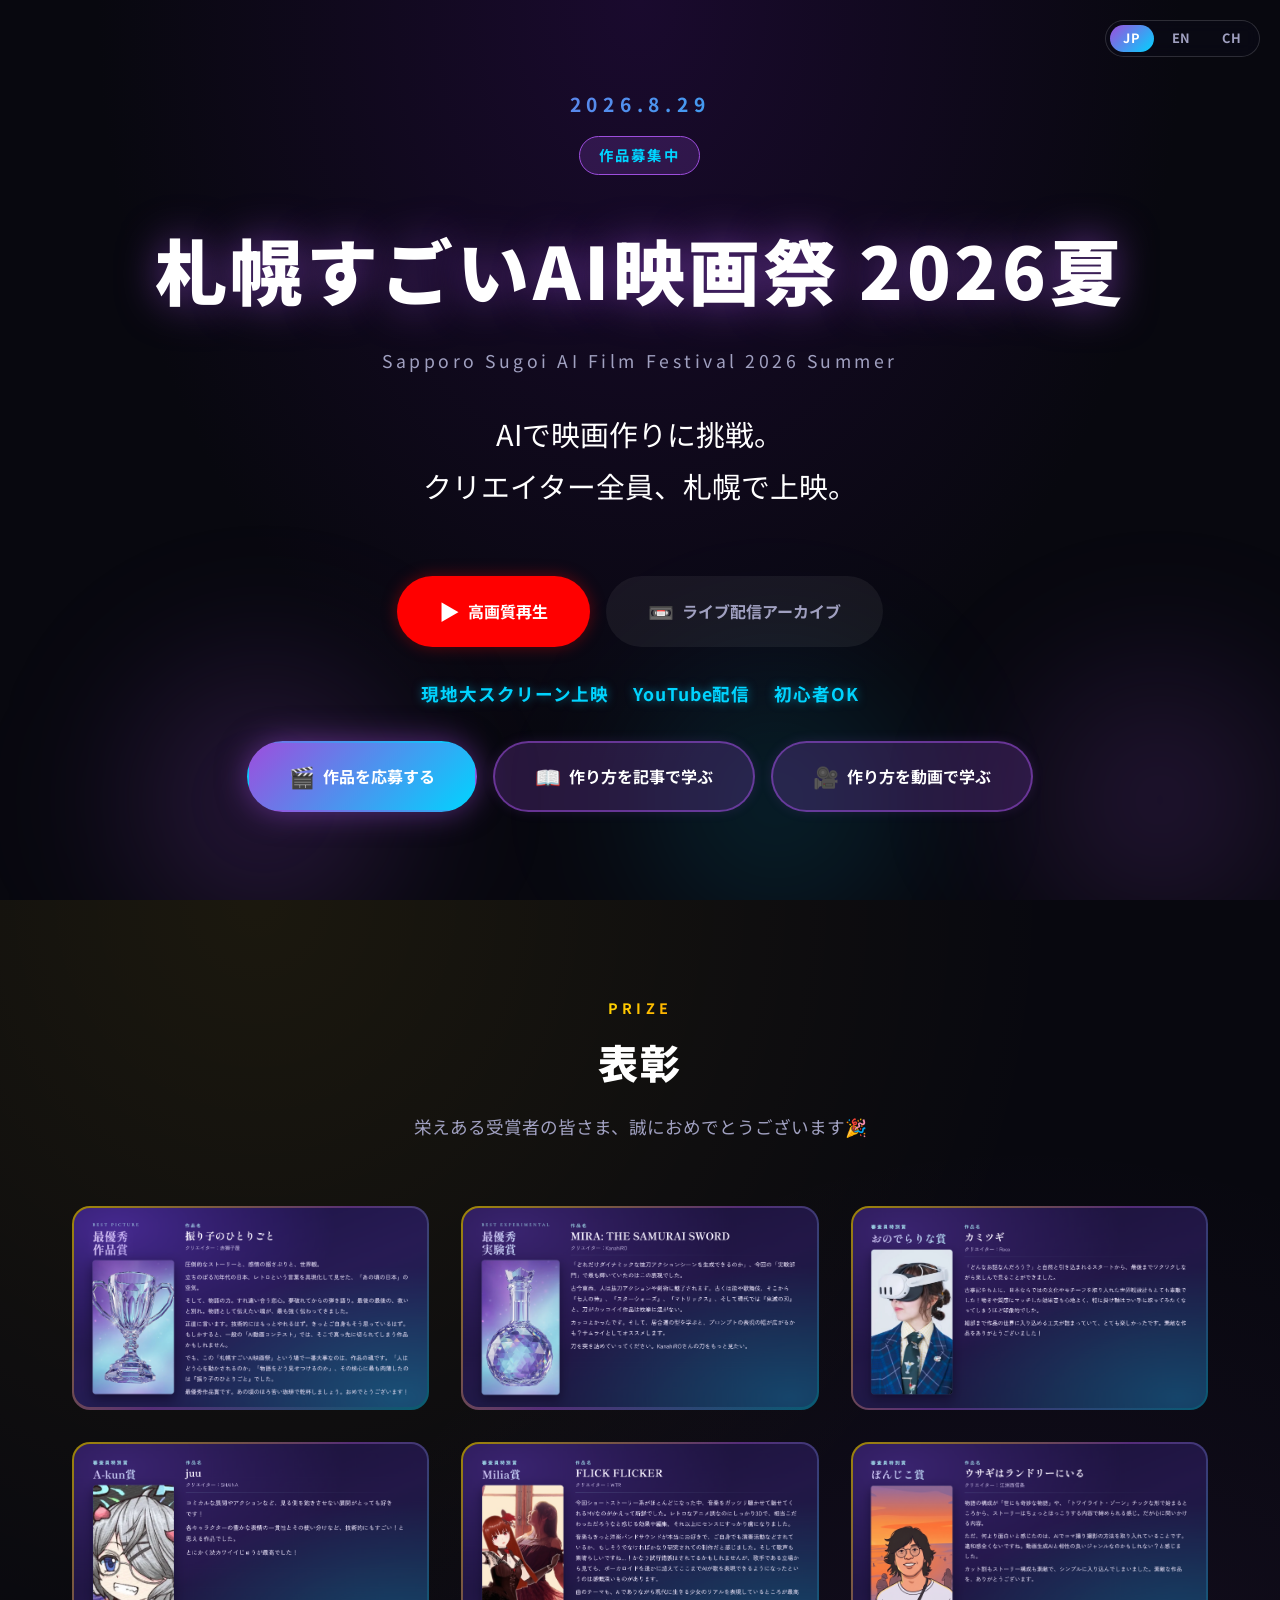
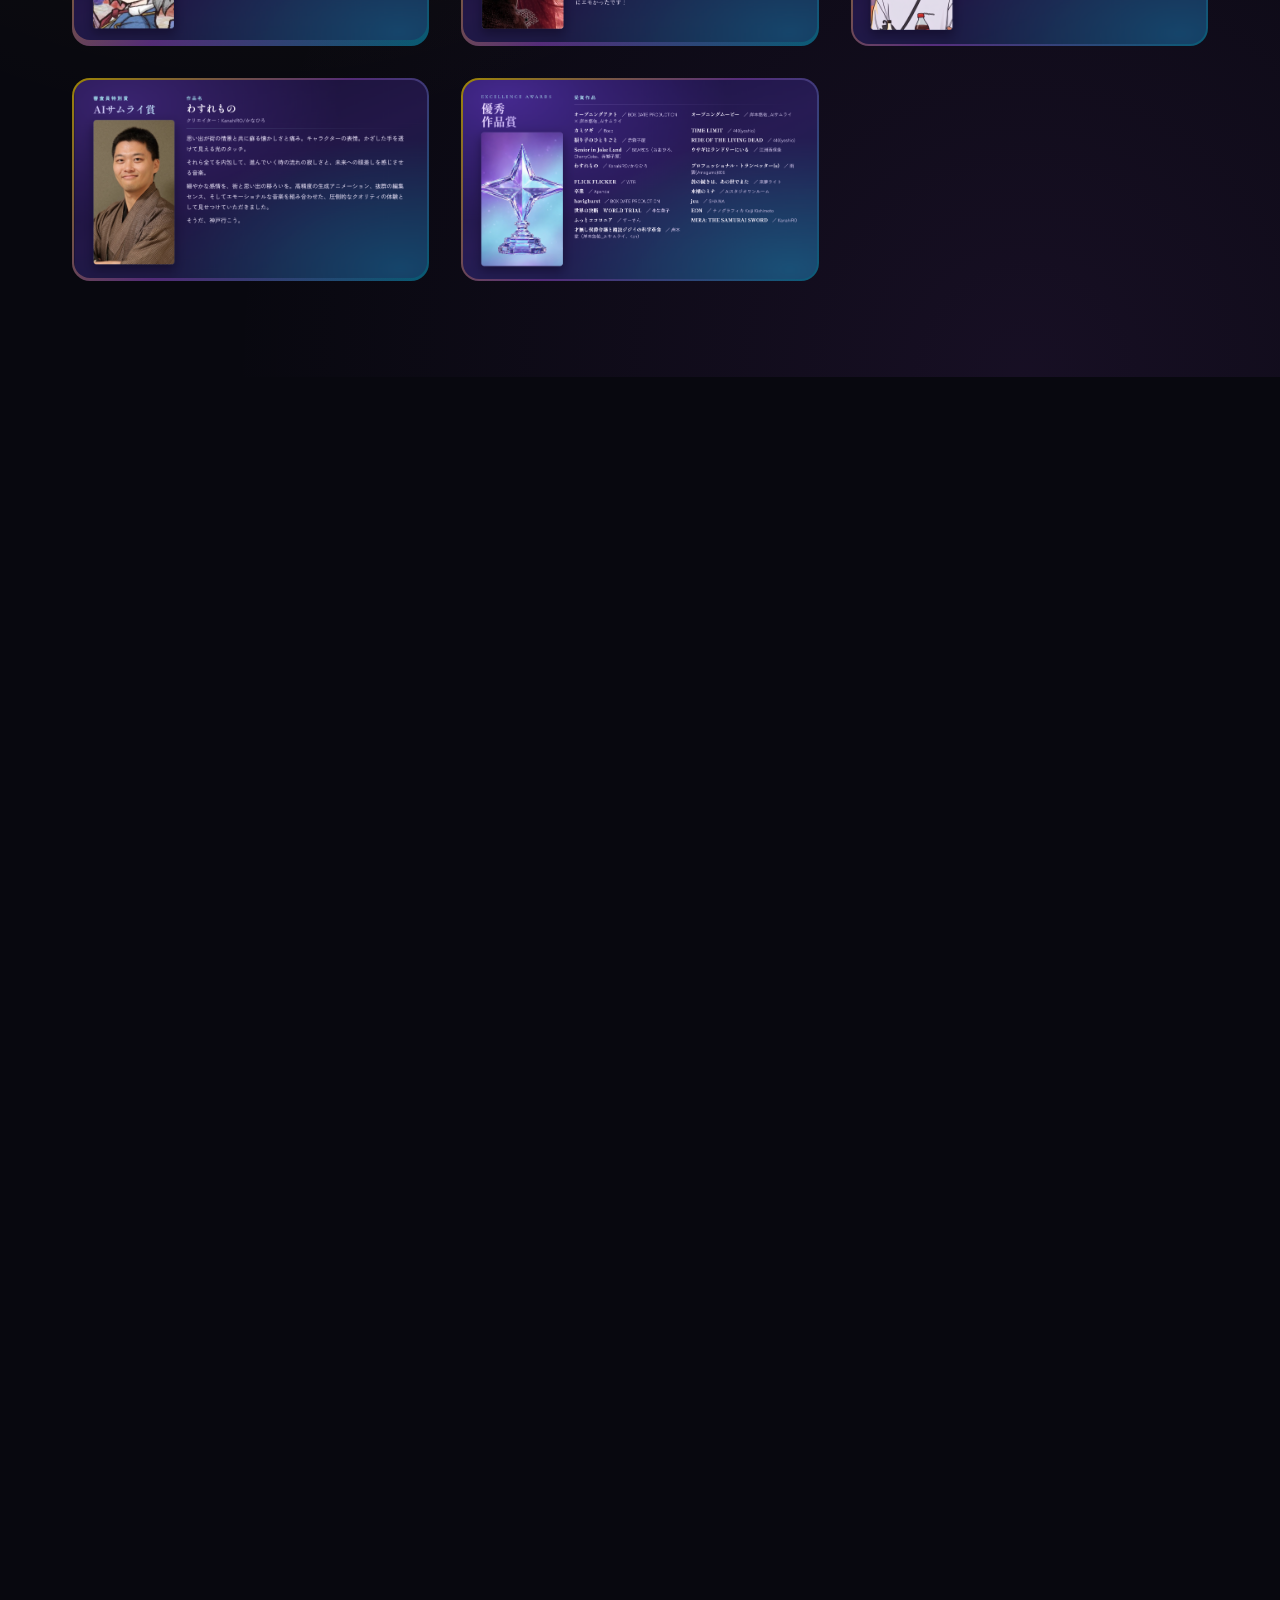
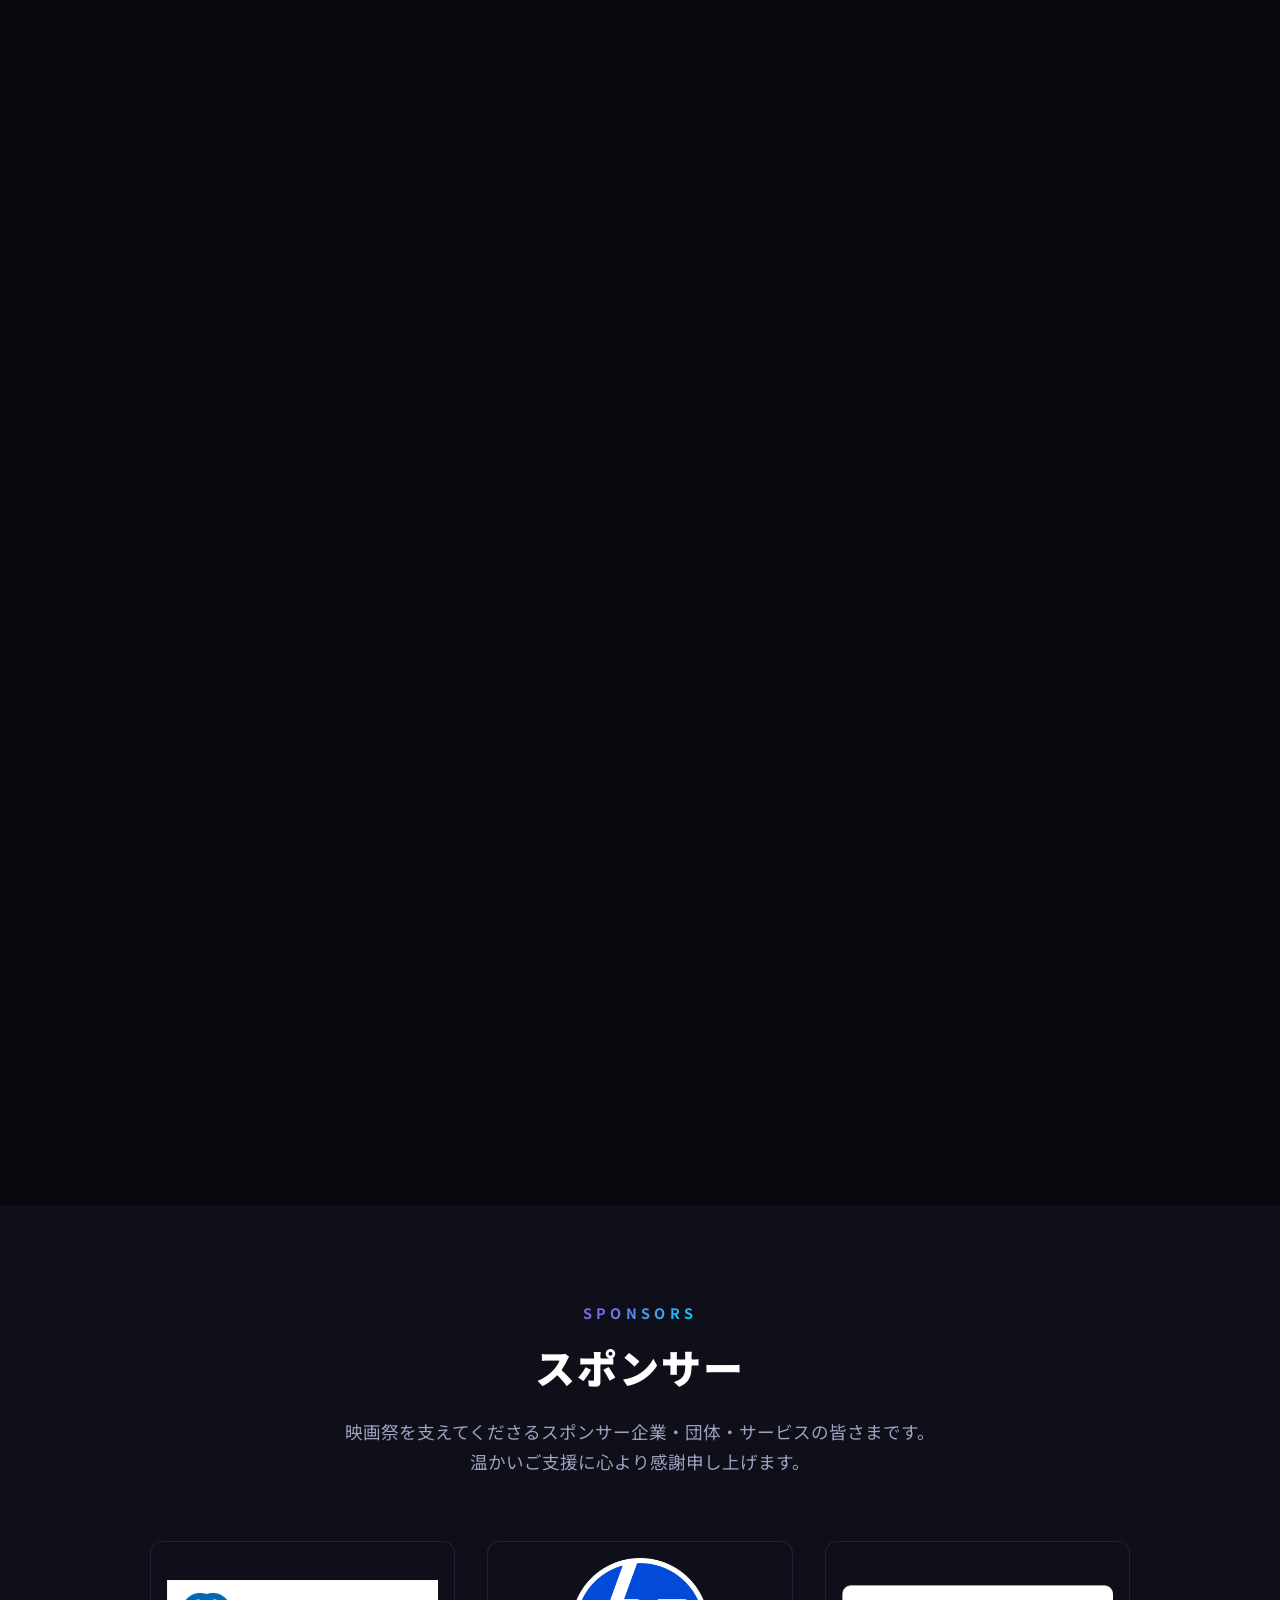
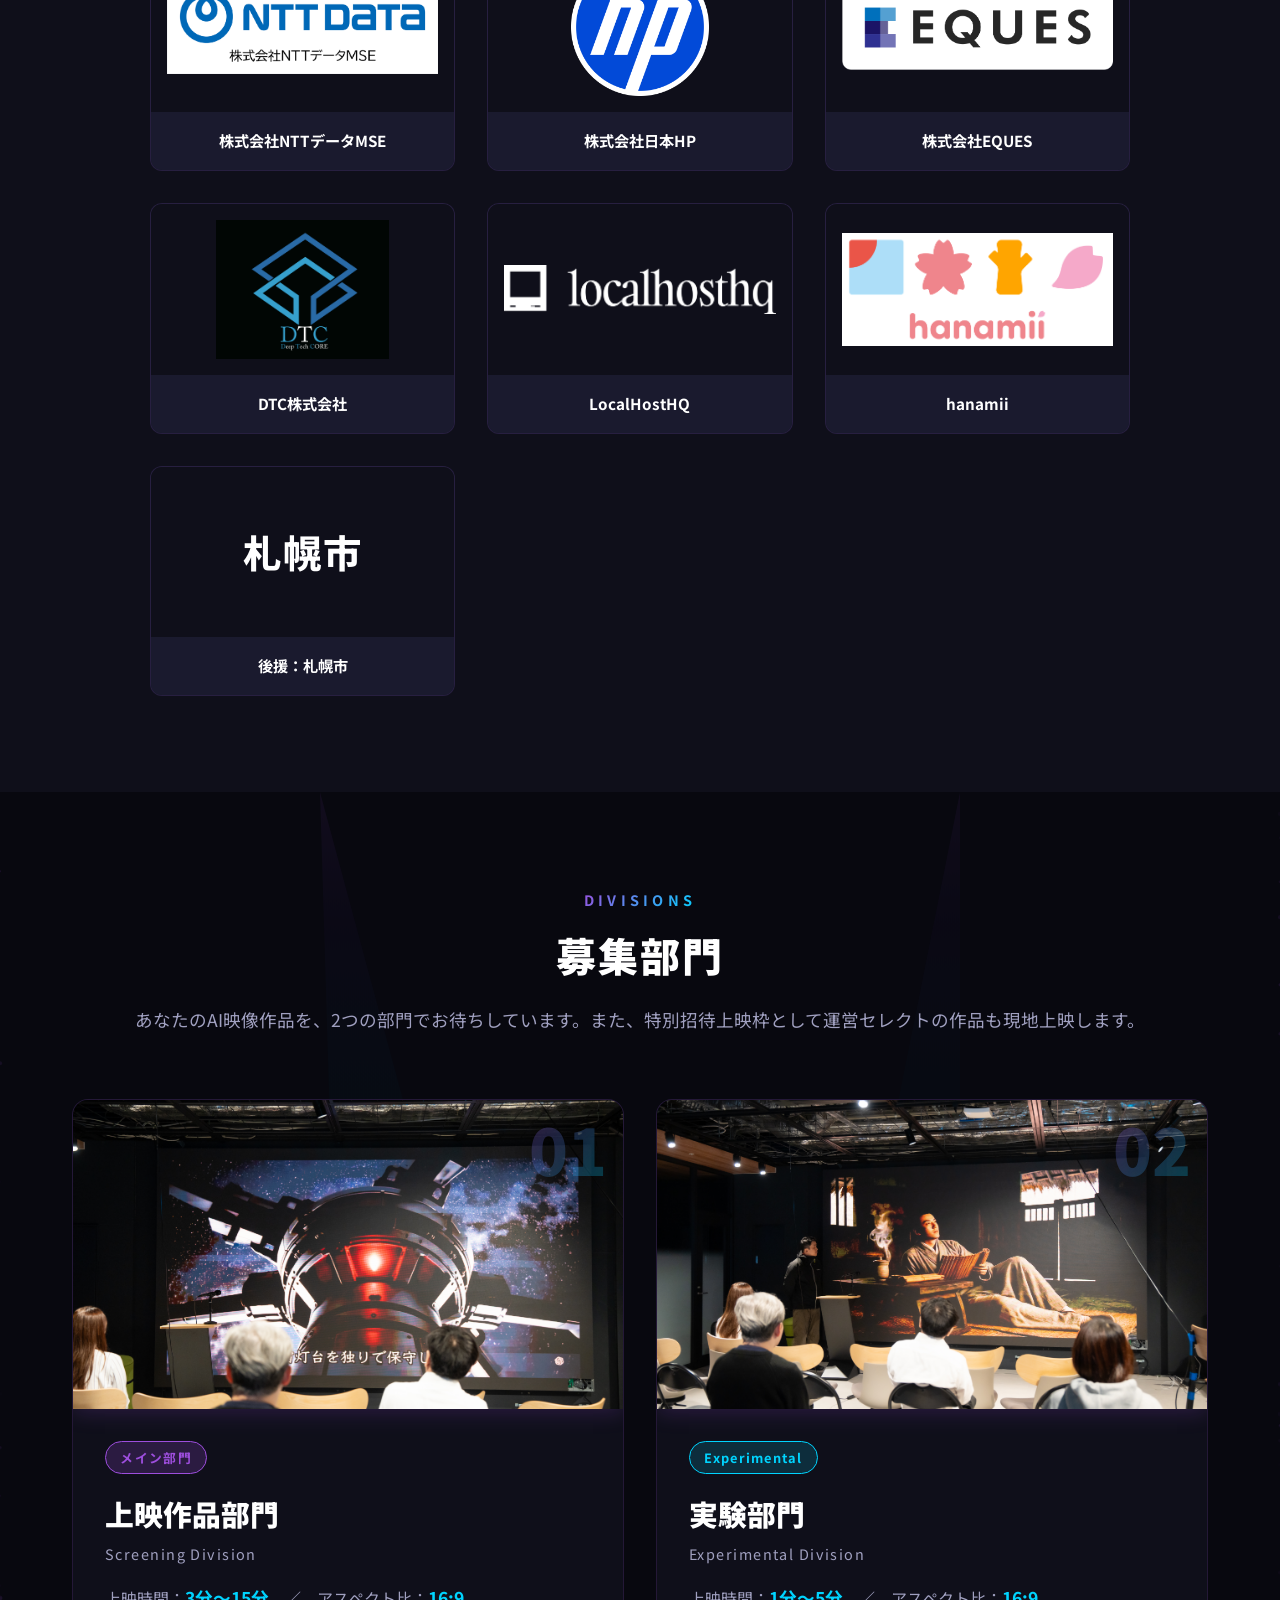
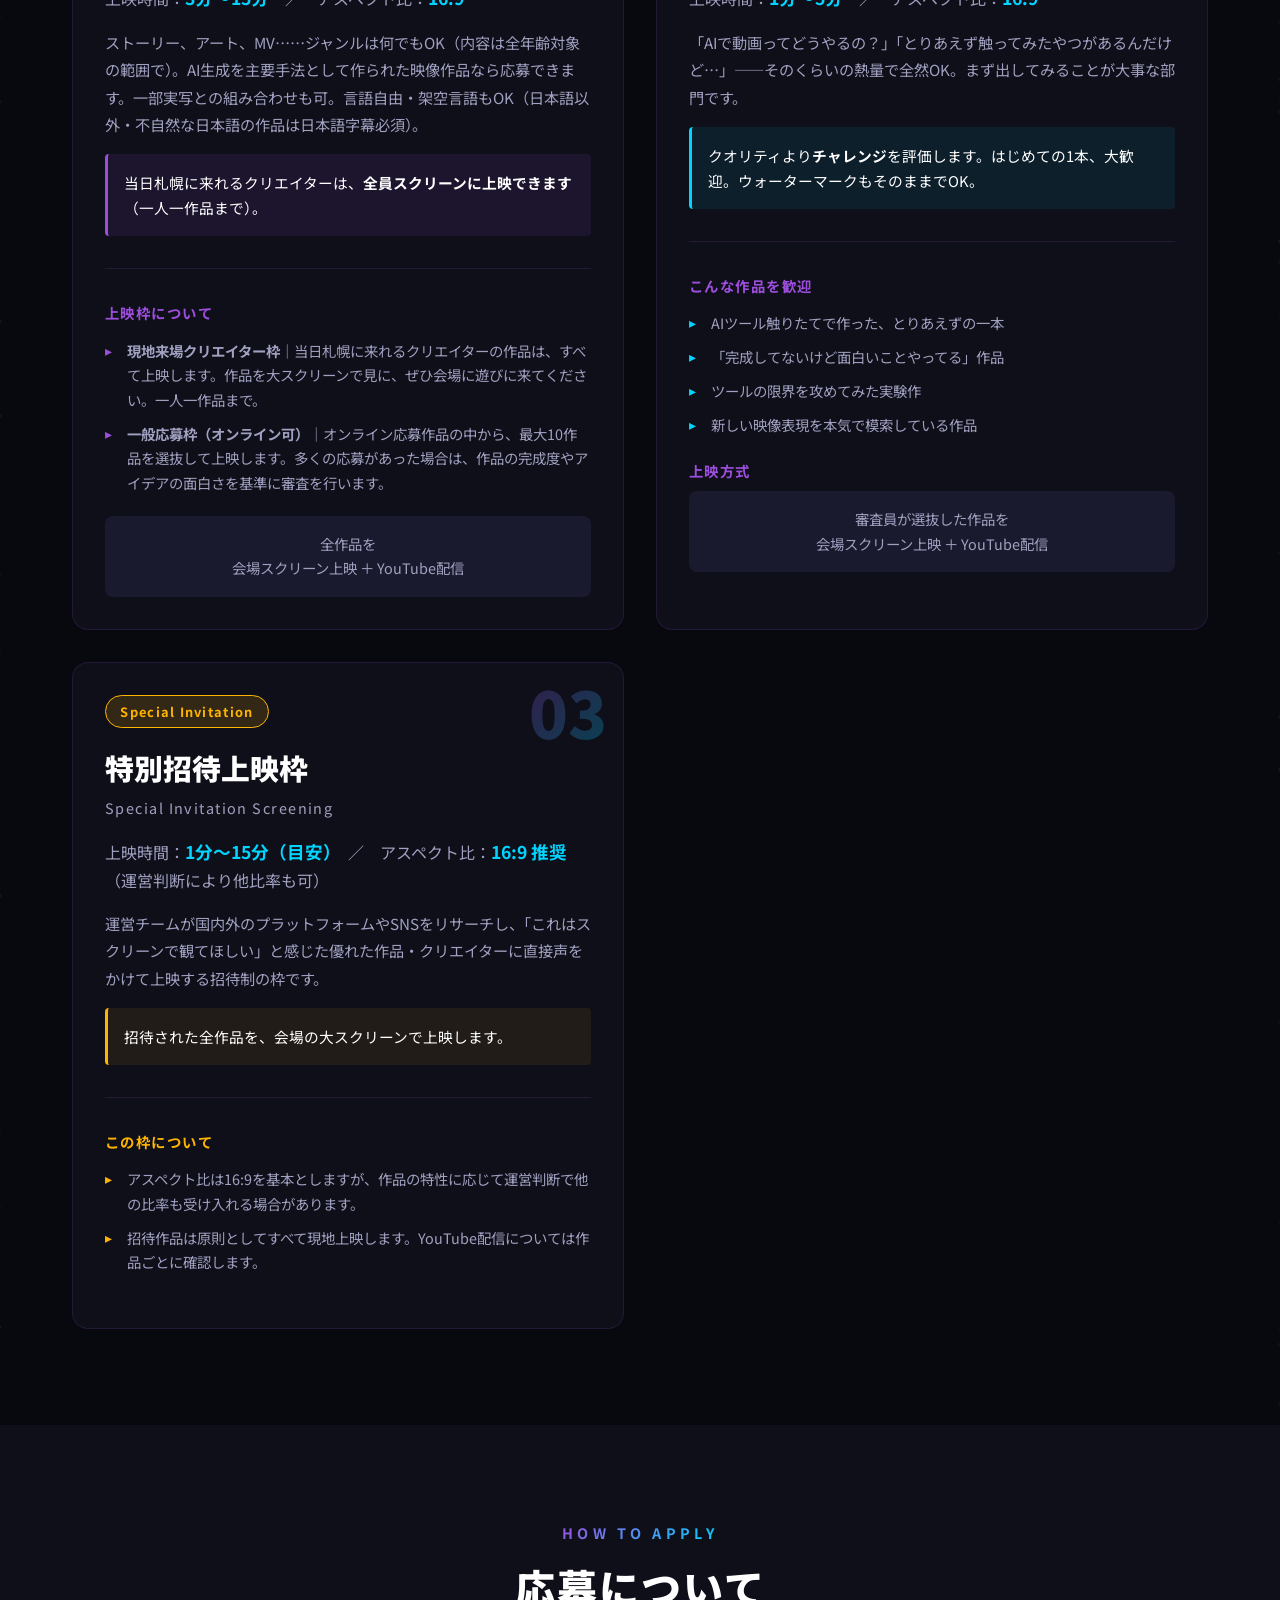
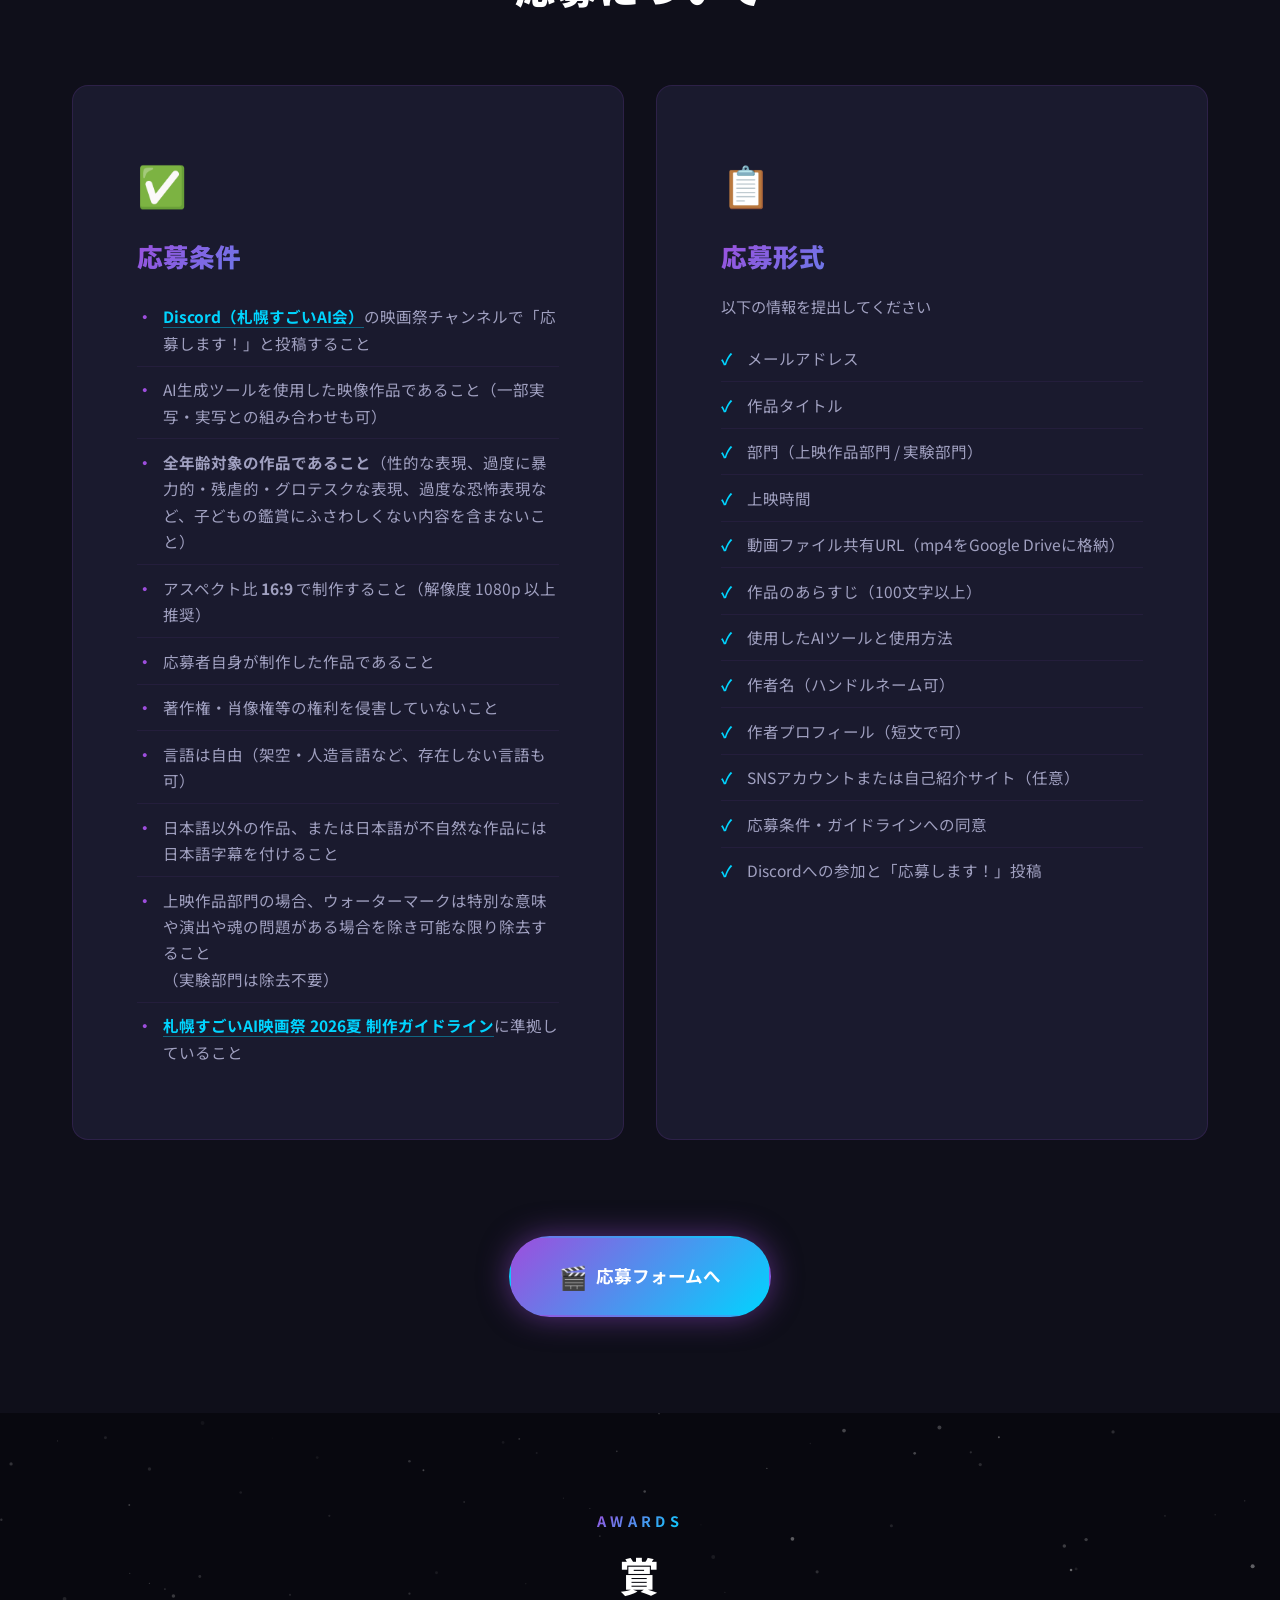
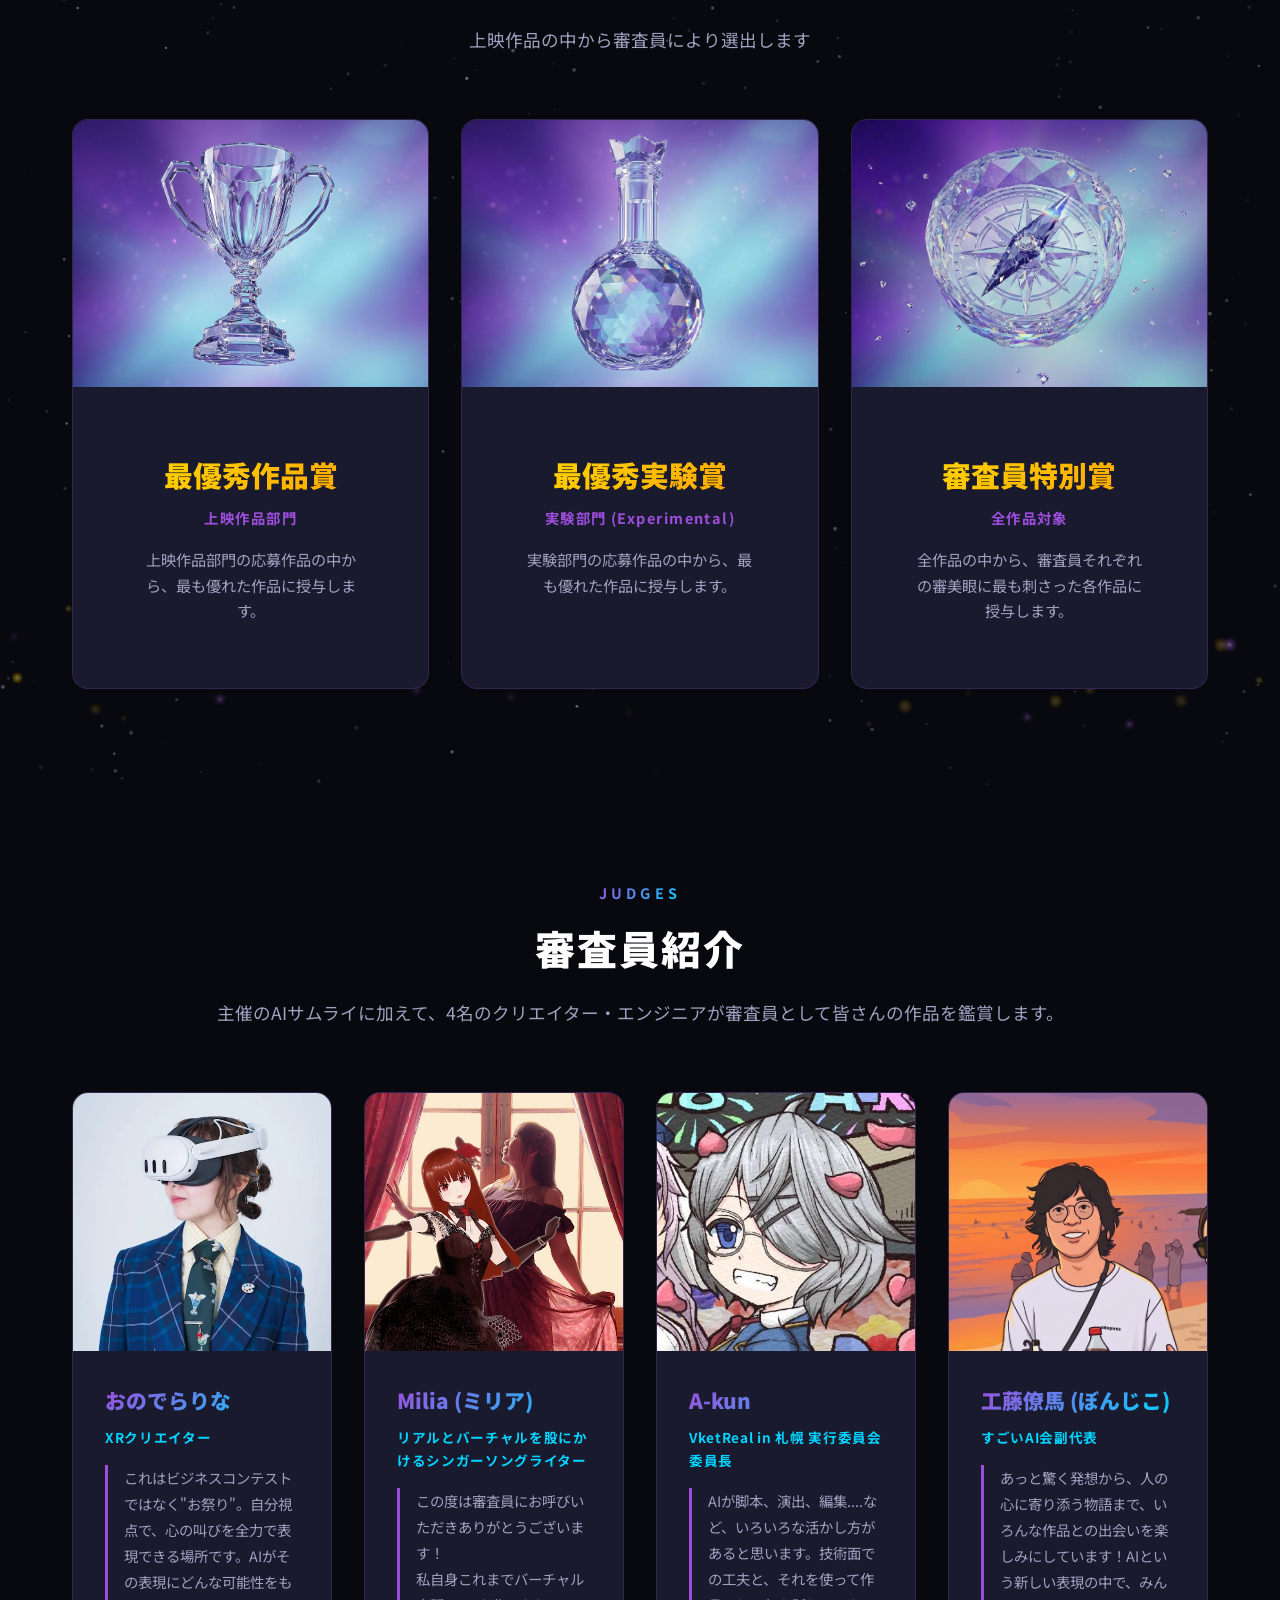
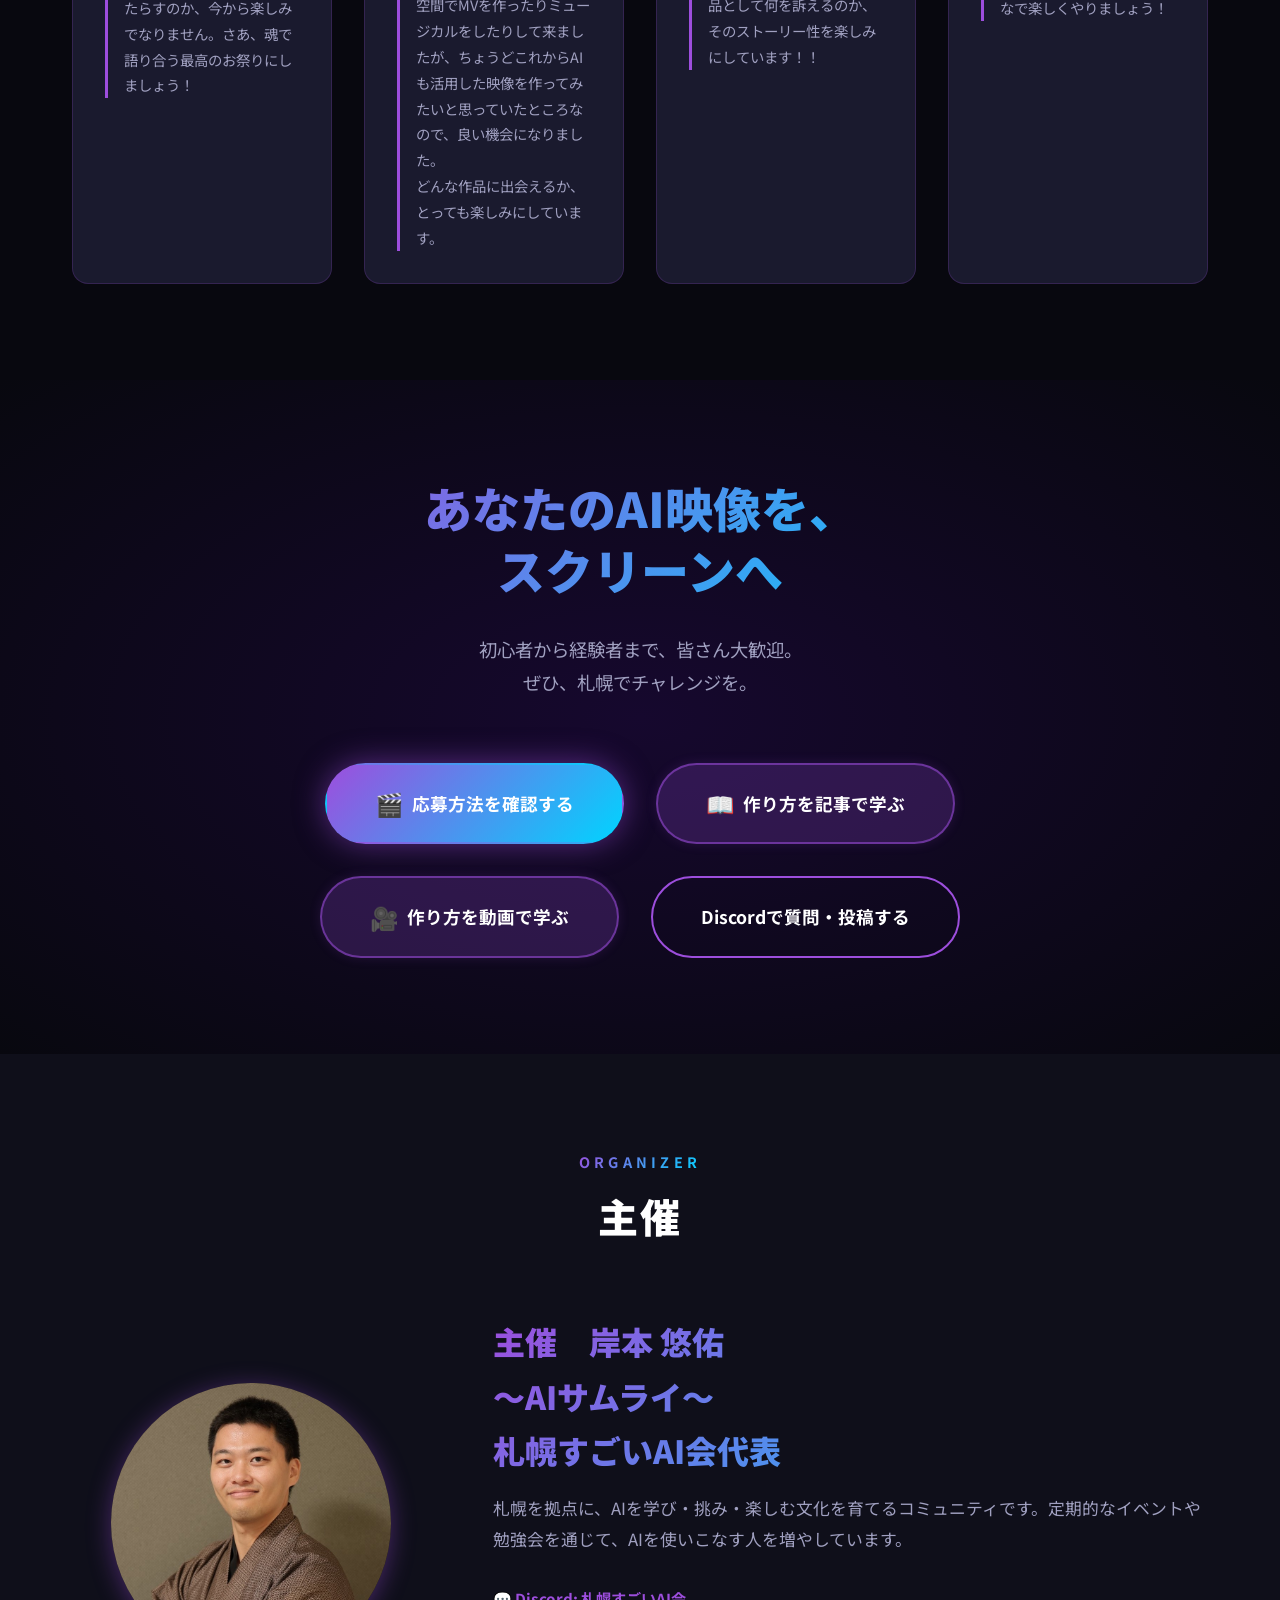
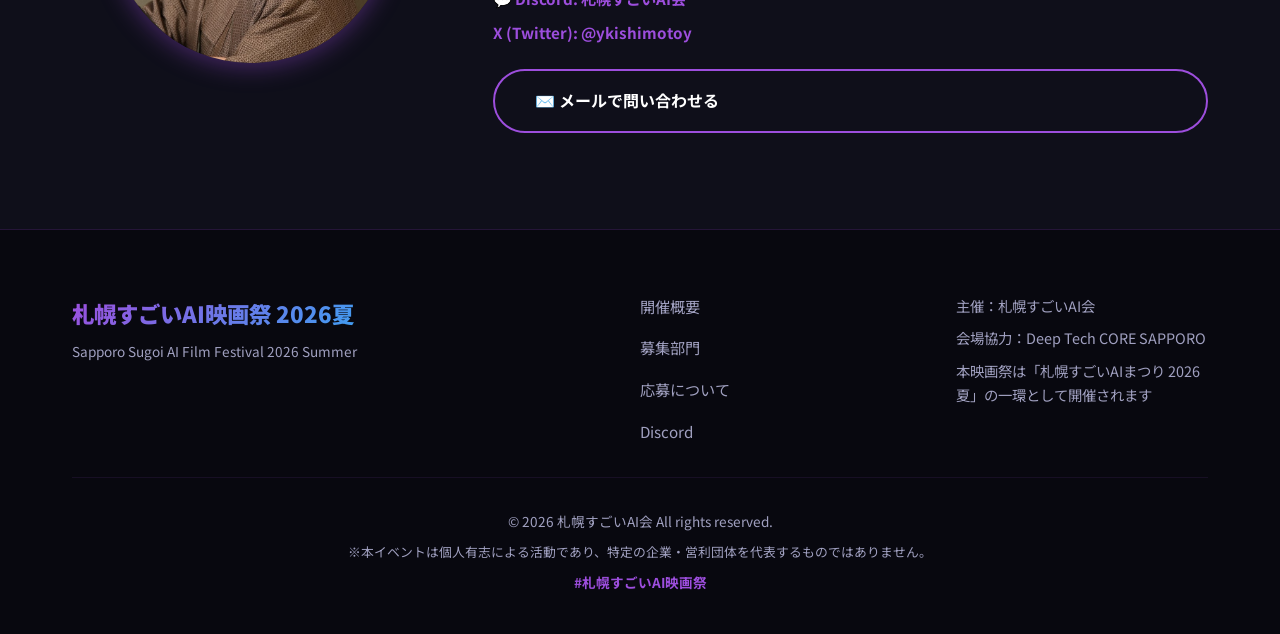
==== commit 0c90074b: "add localhosthq" ====
--- a/index.html
+++ b/index.html
@@ -424,6 +424,12 @@
                     </div>
                     <div class="sponsor-name" data-i18n="sponsor-dtc">DTC株式会社</div>
                 </a>
+                <a href="https://www.localhosthq.com/" target="_blank" rel="noopener noreferrer" class="sponsor-card">
+                    <div class="sponsor-logo">
+                        <img src="images/localhosthq.png" alt="LocalHostHQ">
+                    </div>
+                    <div class="sponsor-name" data-i18n="sponsor-localhosthq">LocalHostHQ</div>
+                </a>
                 <a href="https://hanamii.jp" target="_blank" rel="noopener noreferrer" class="sponsor-card">
                     <div class="sponsor-logo">
                         <img src="images/hanamii.png" alt="HANAMII株式会社">
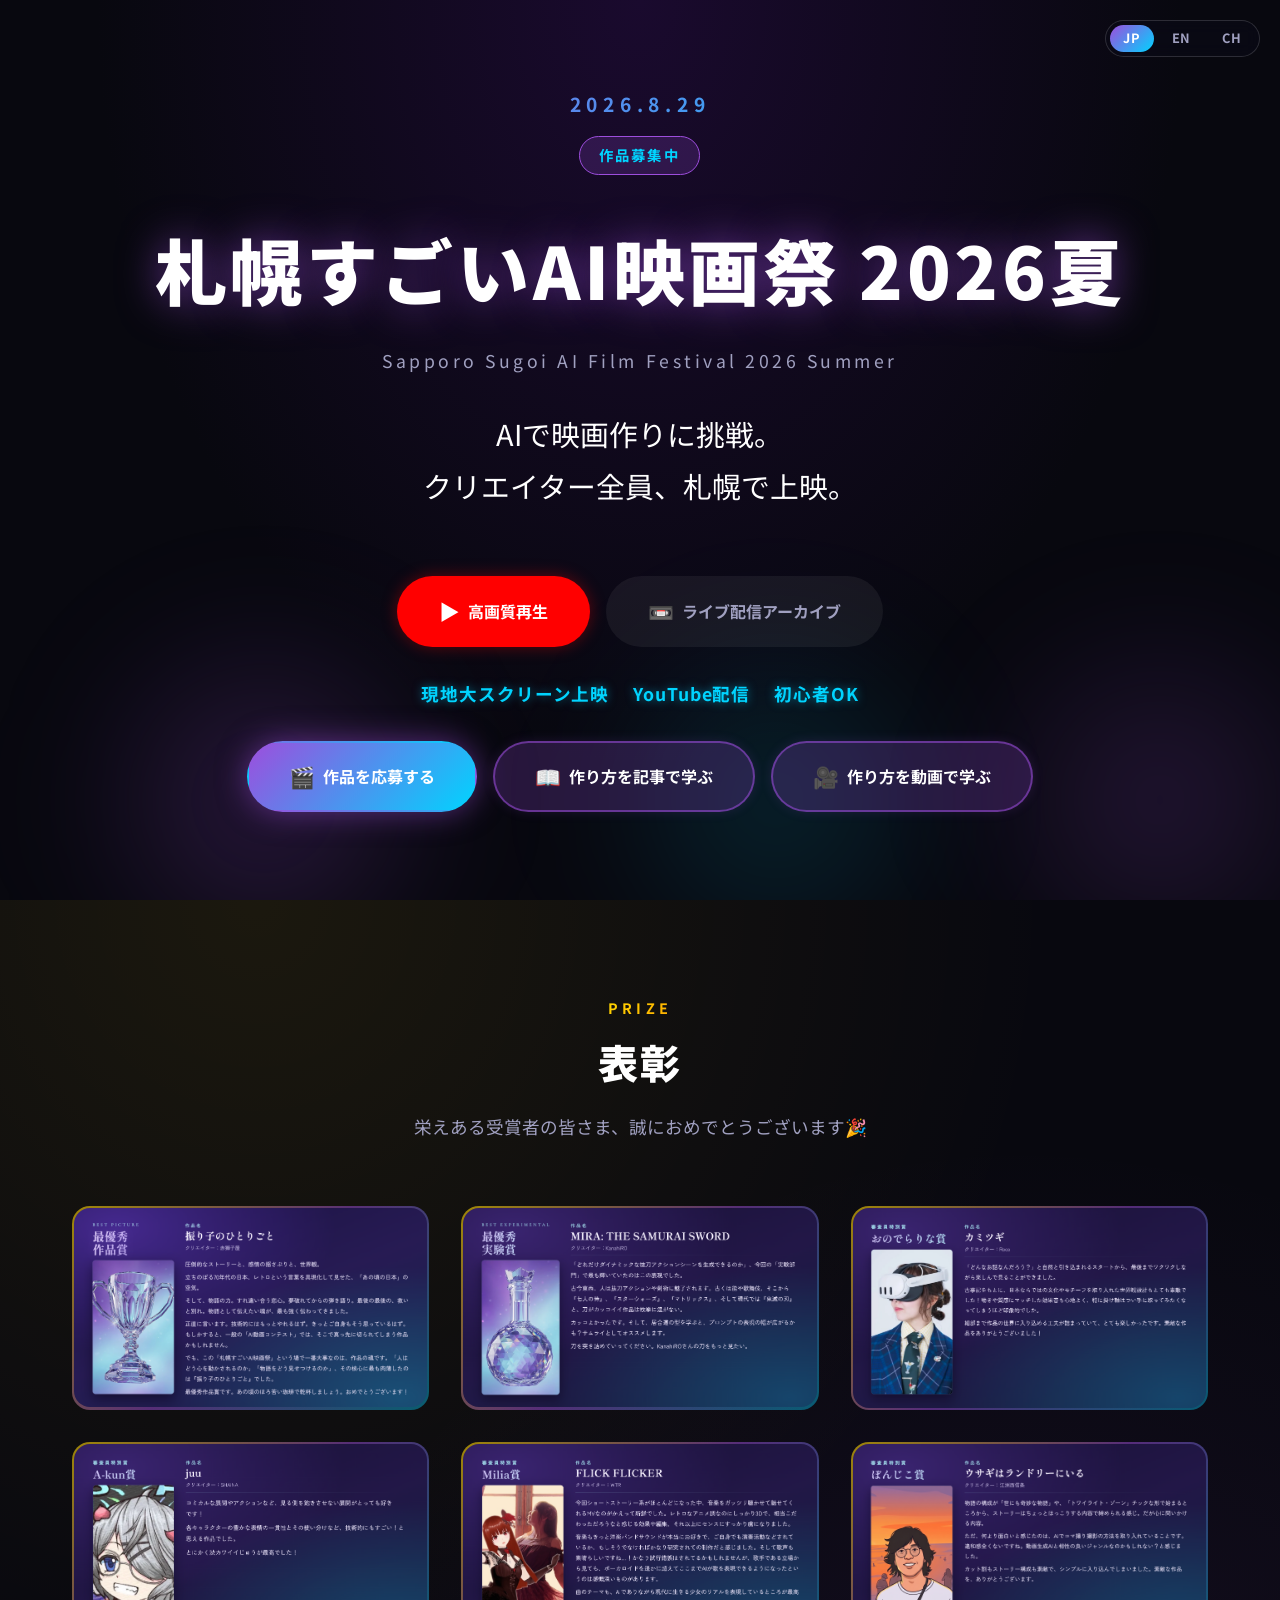
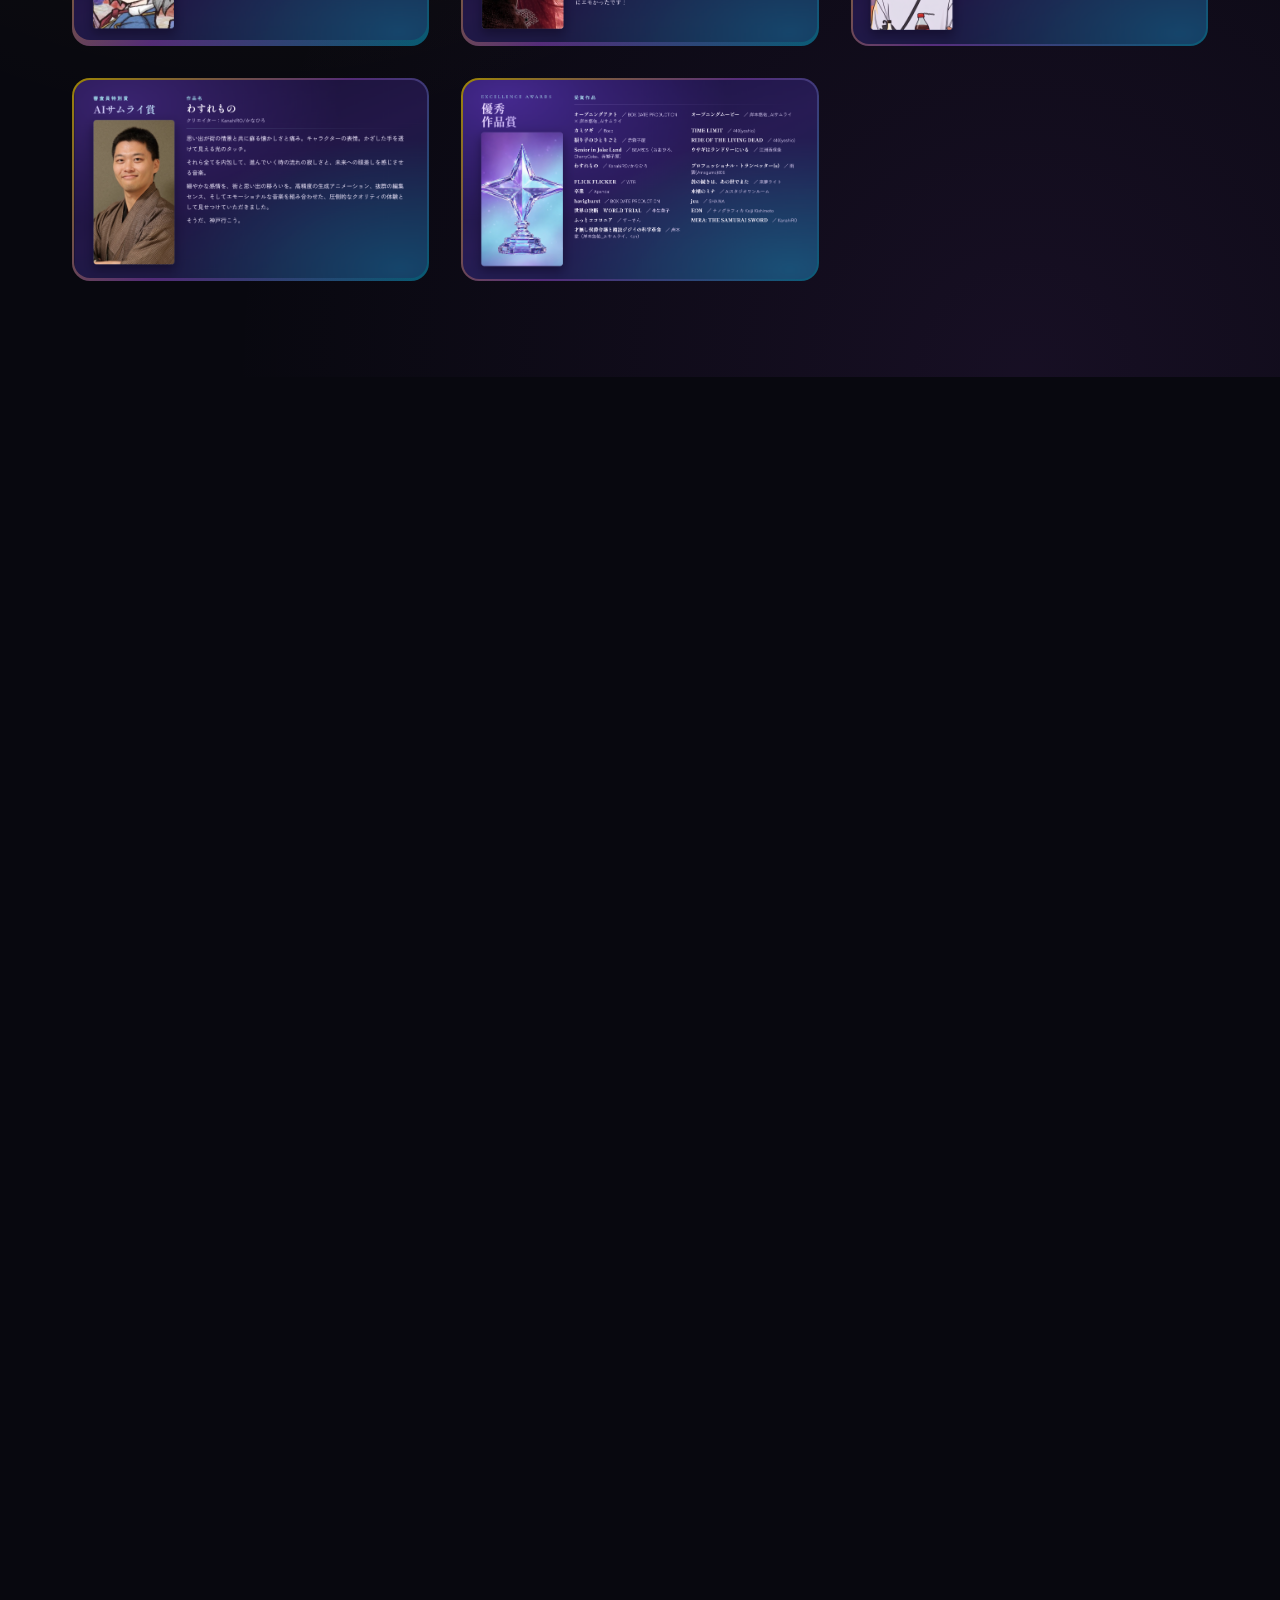
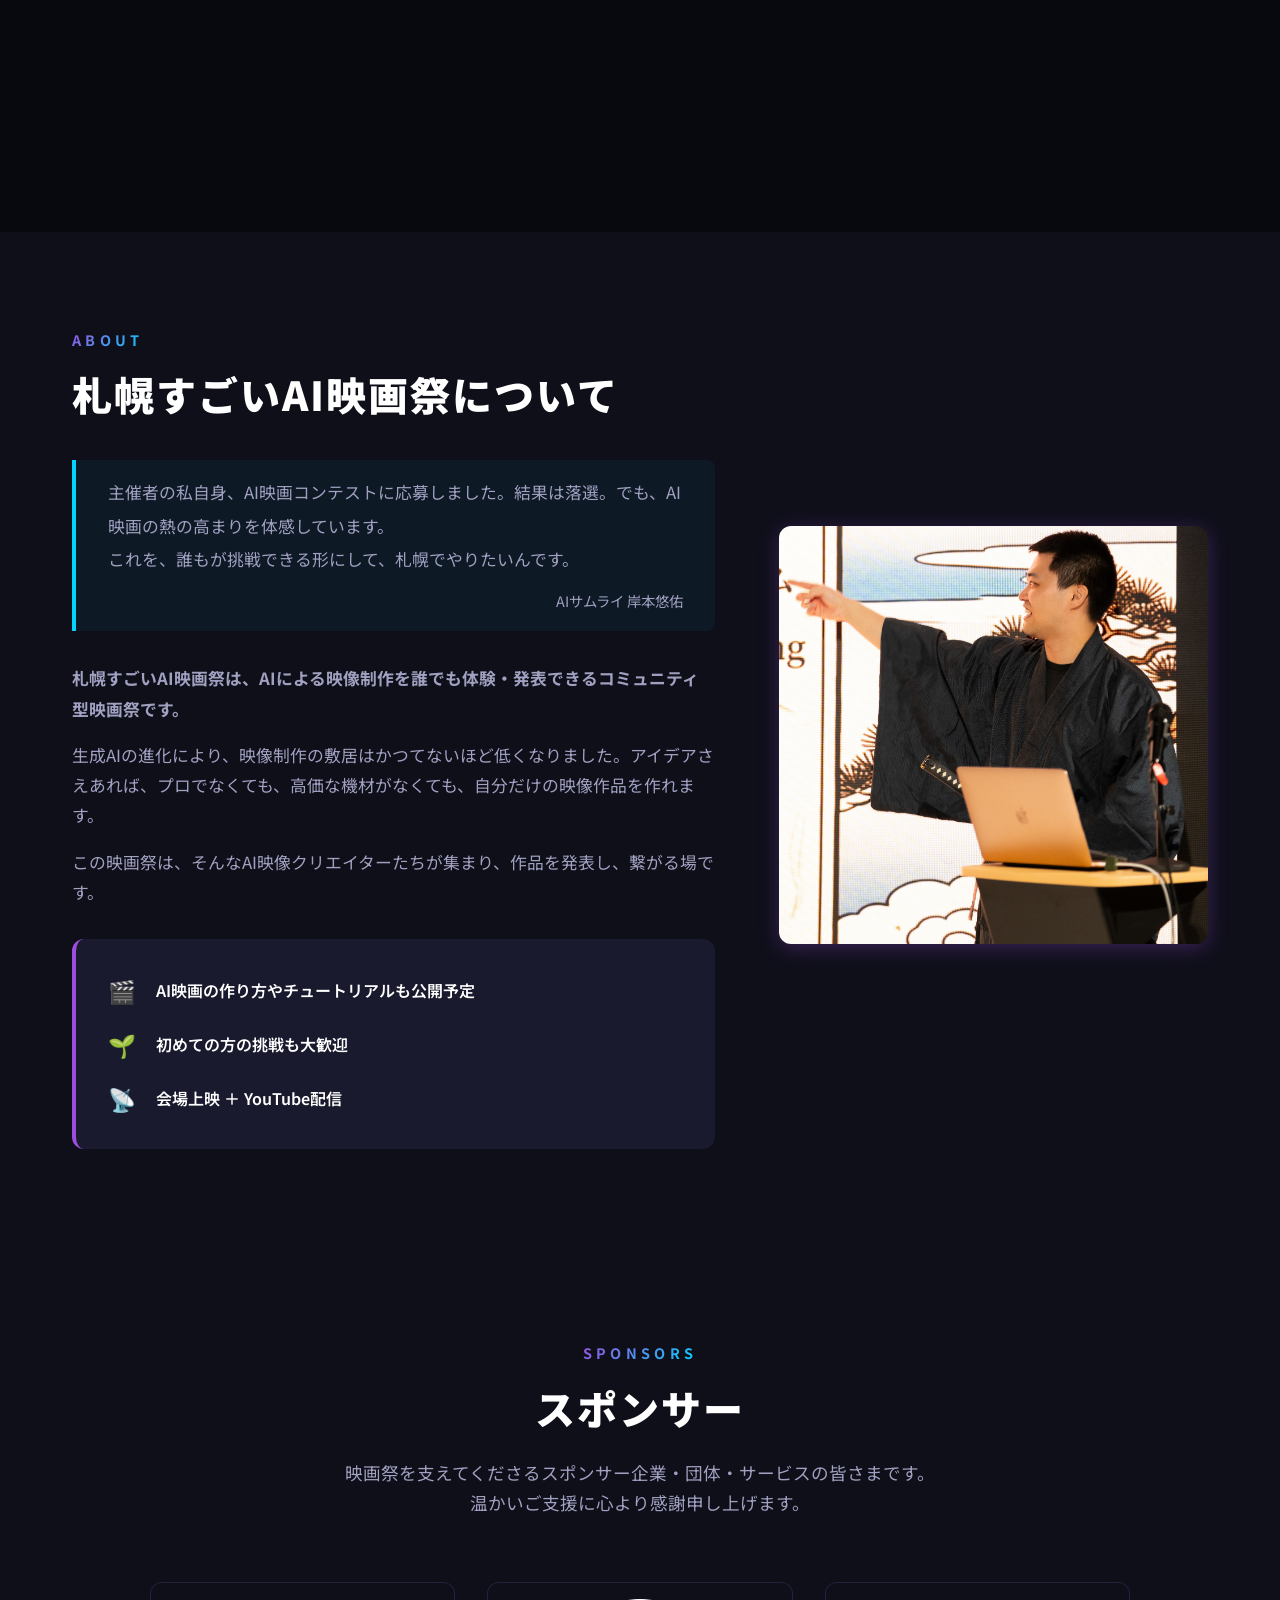
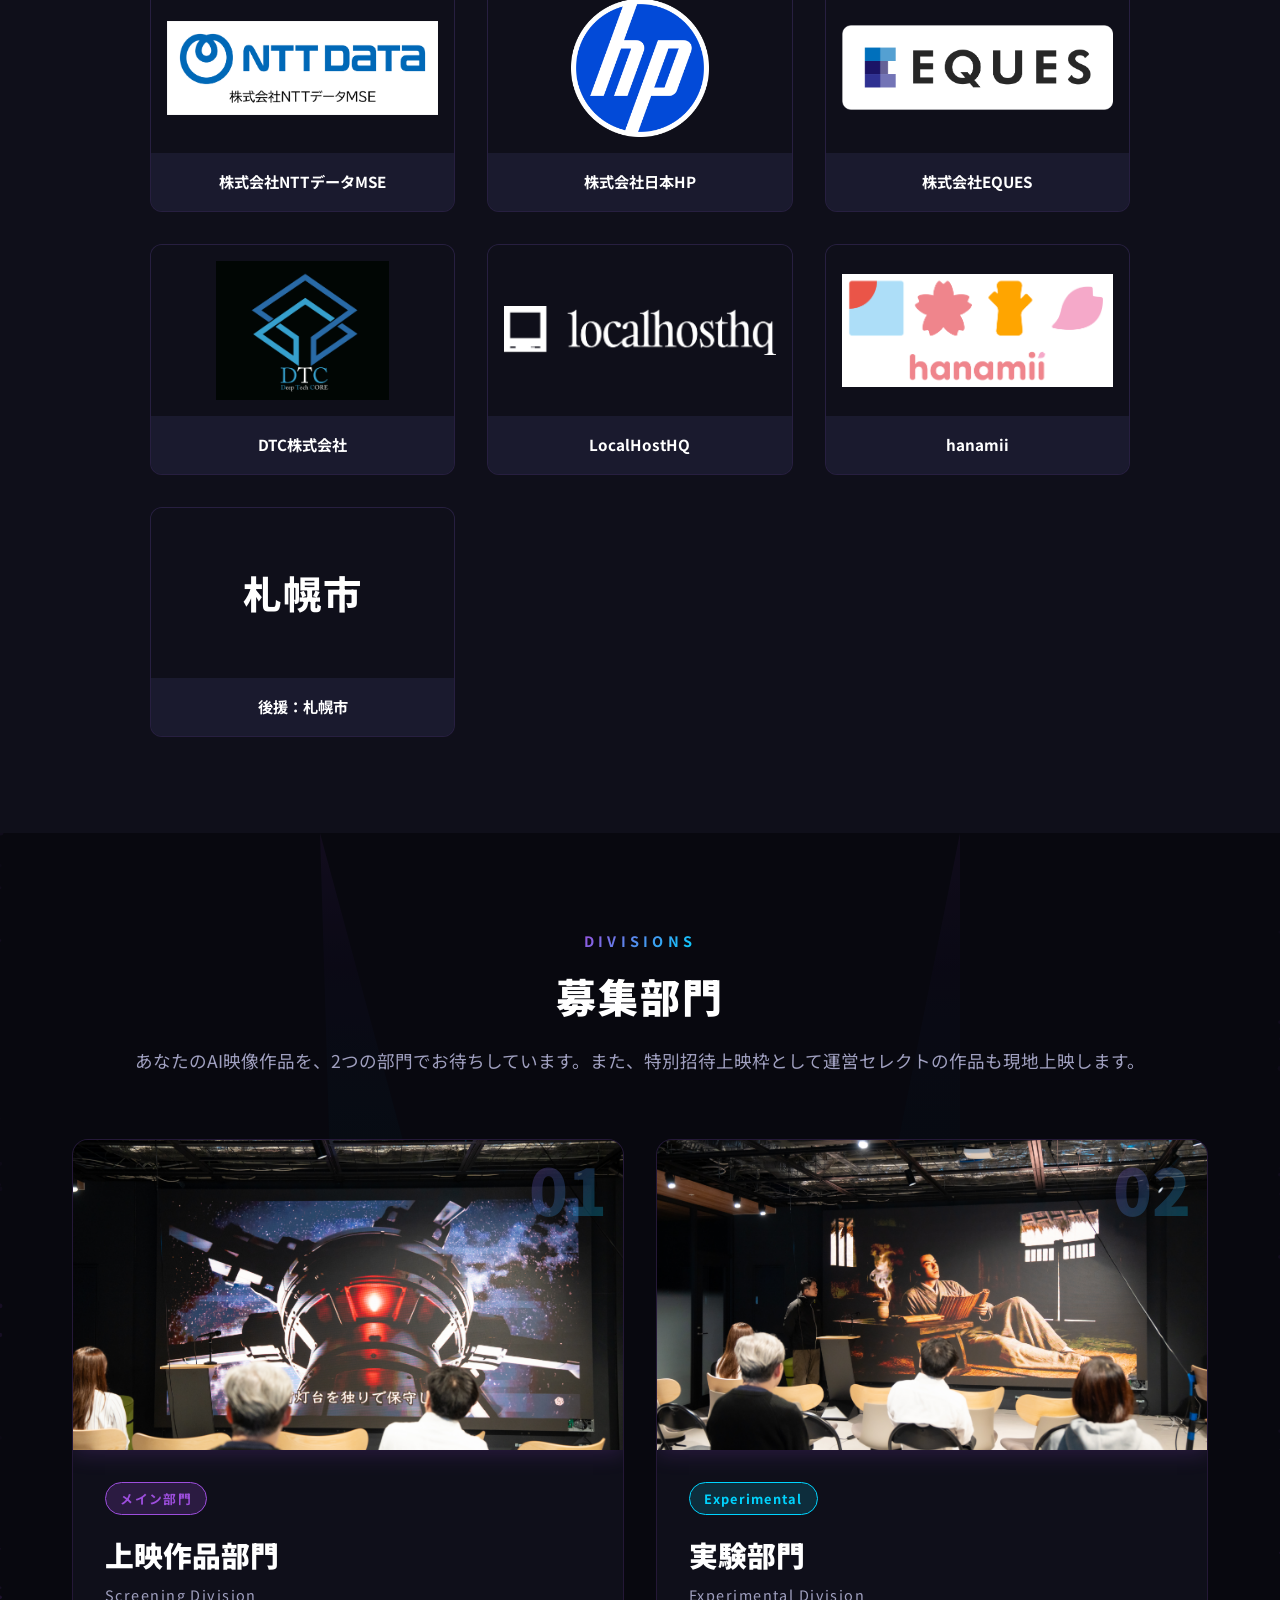
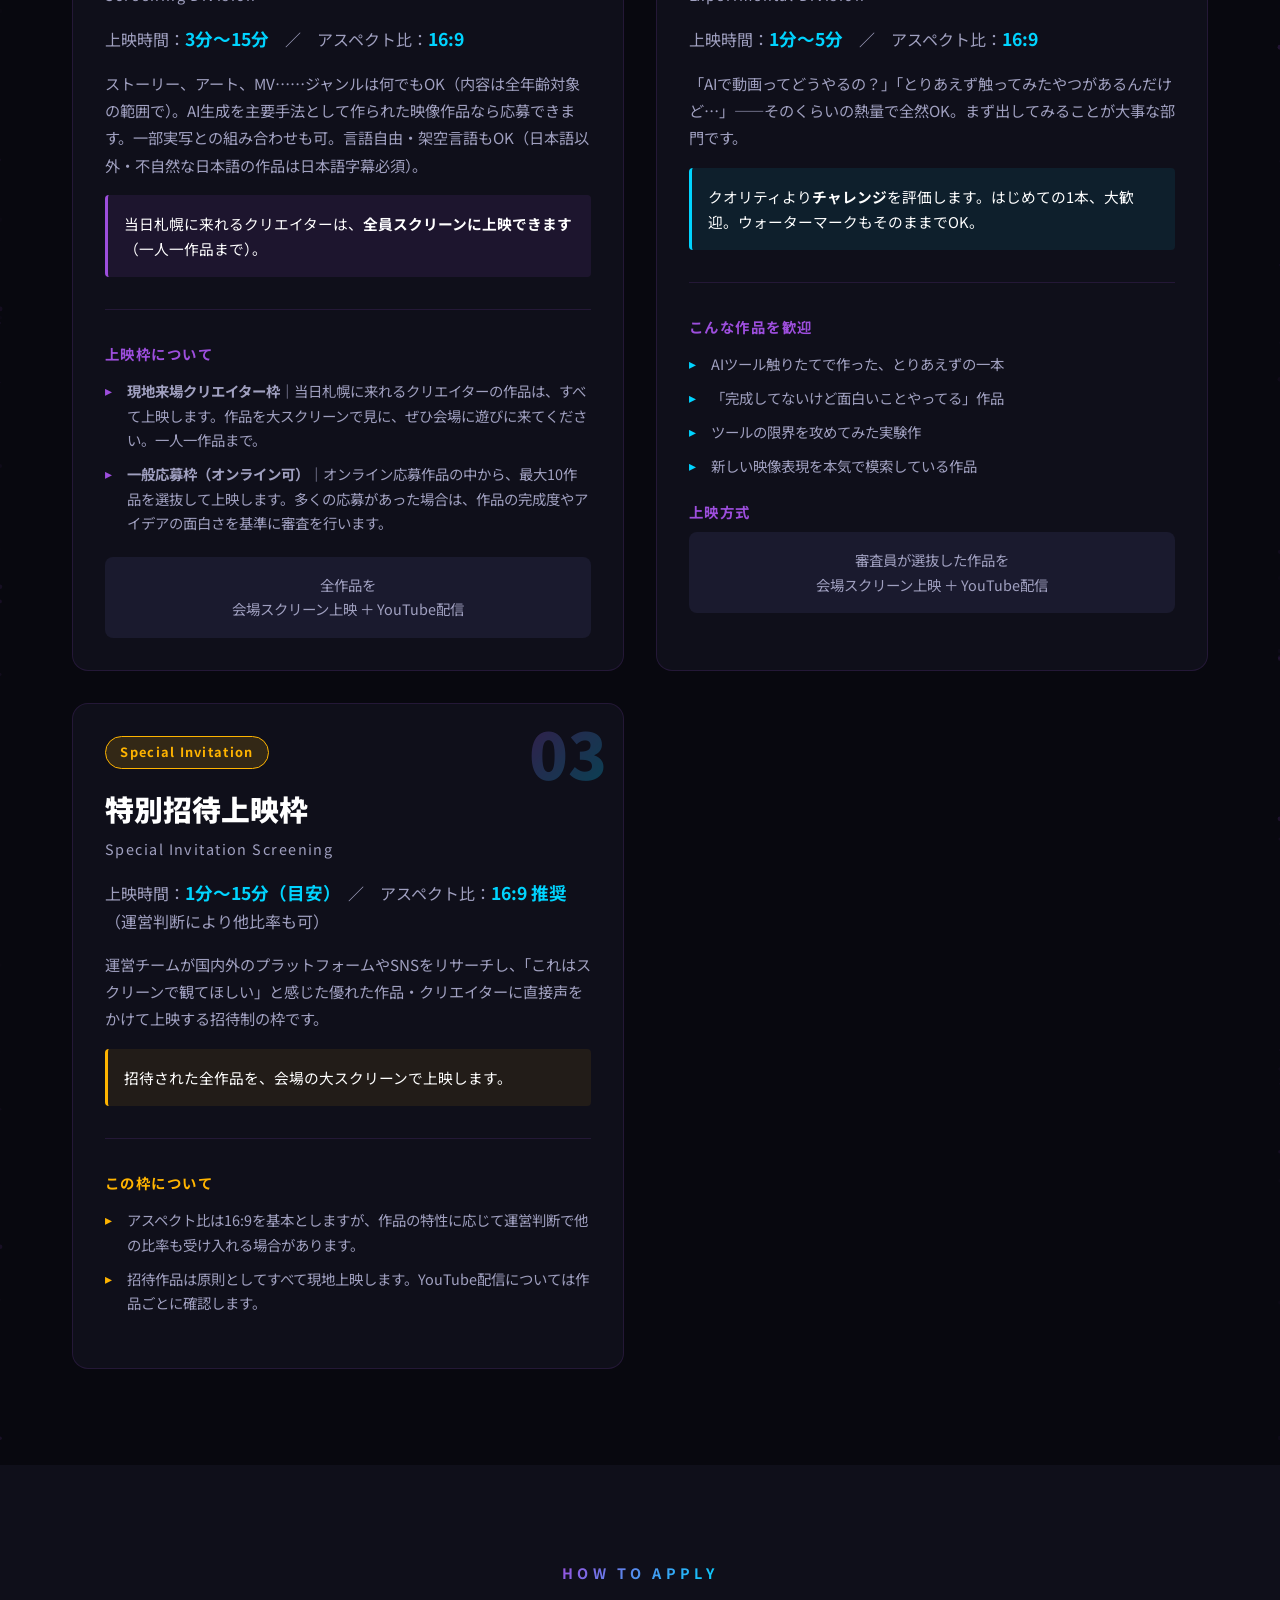
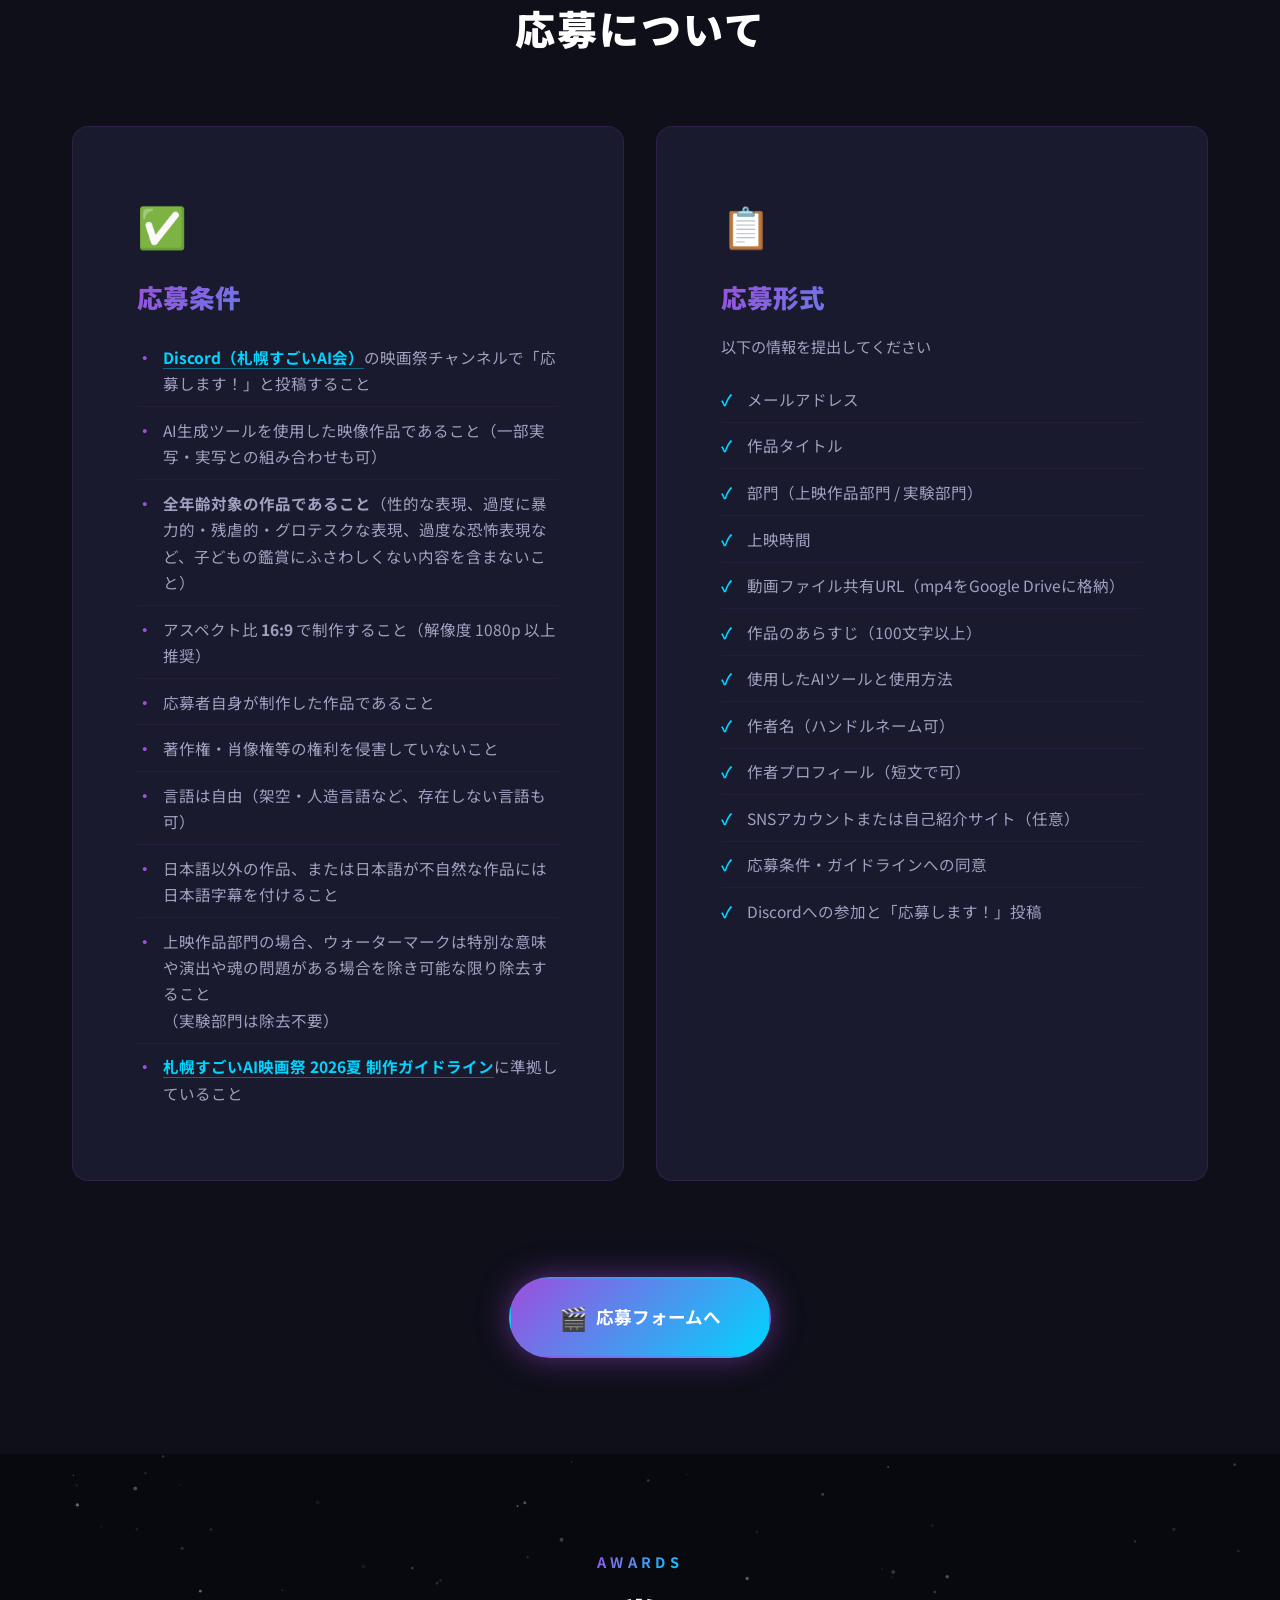
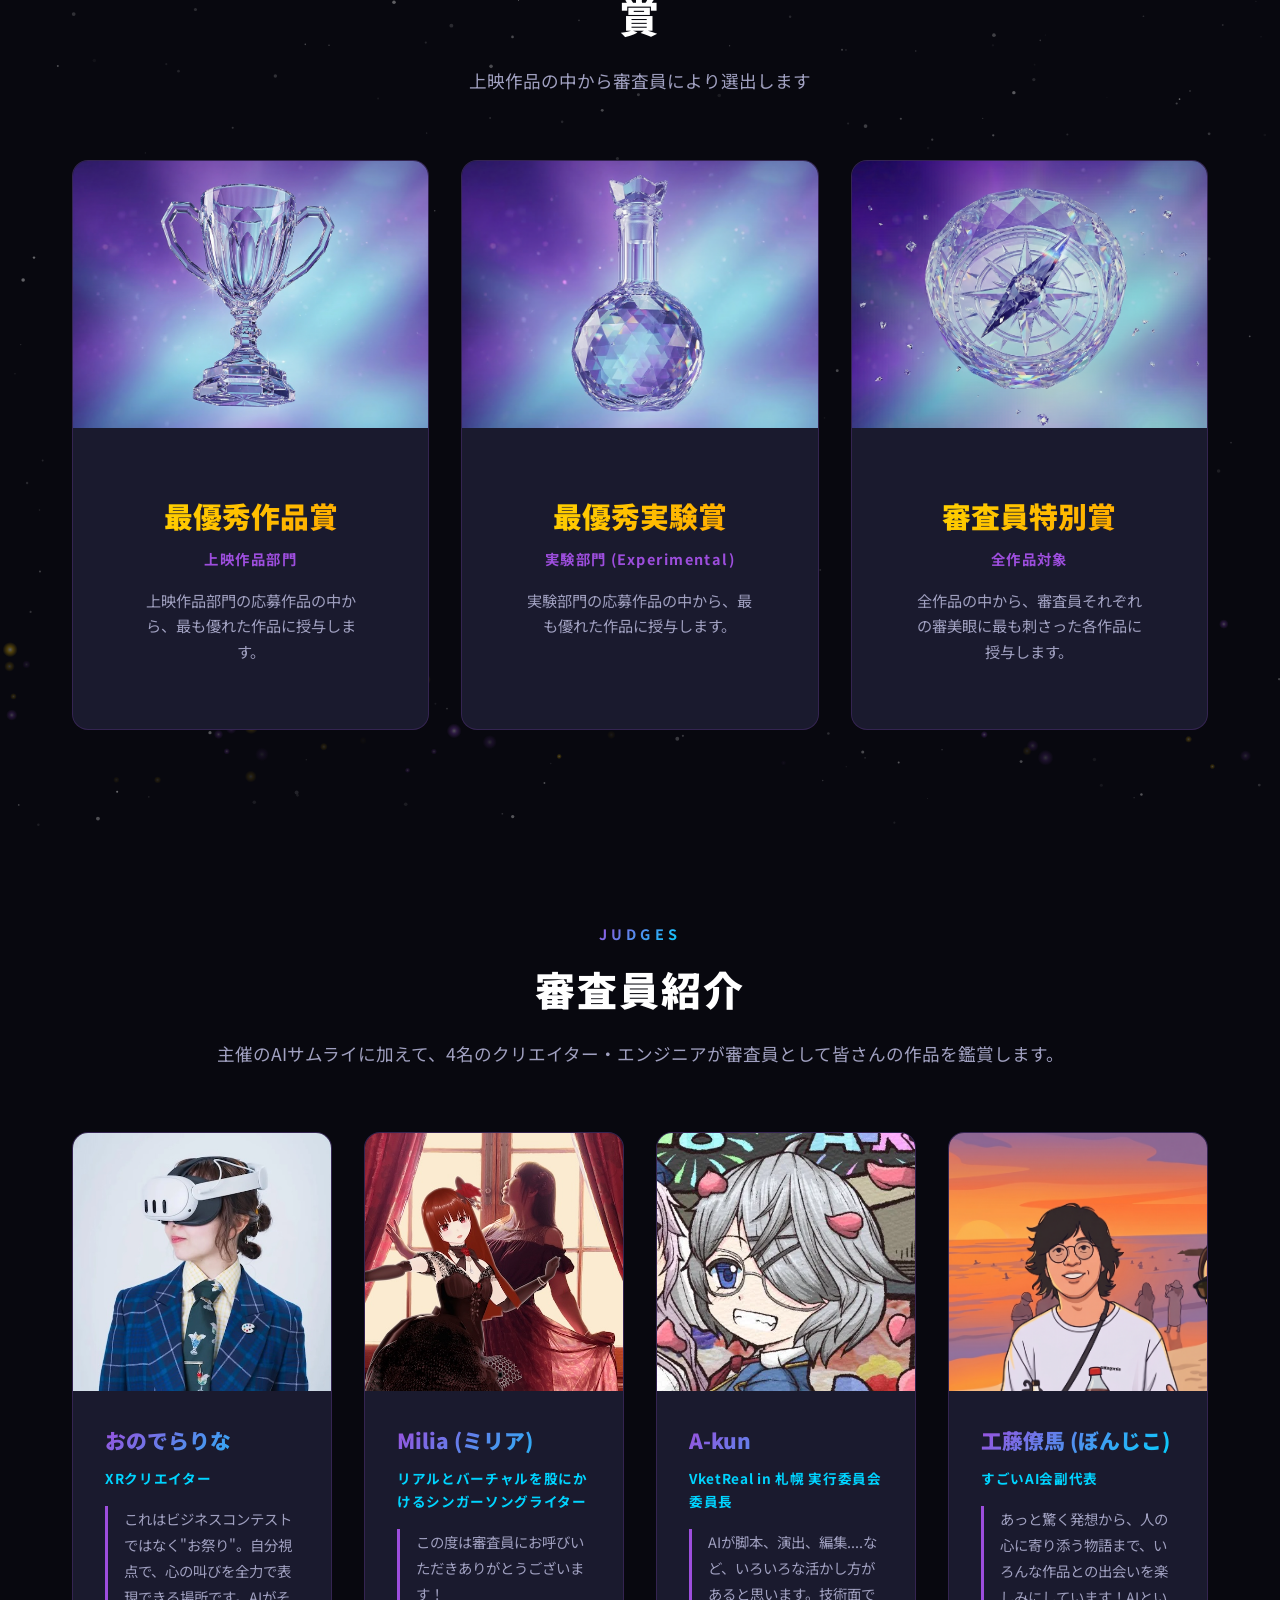
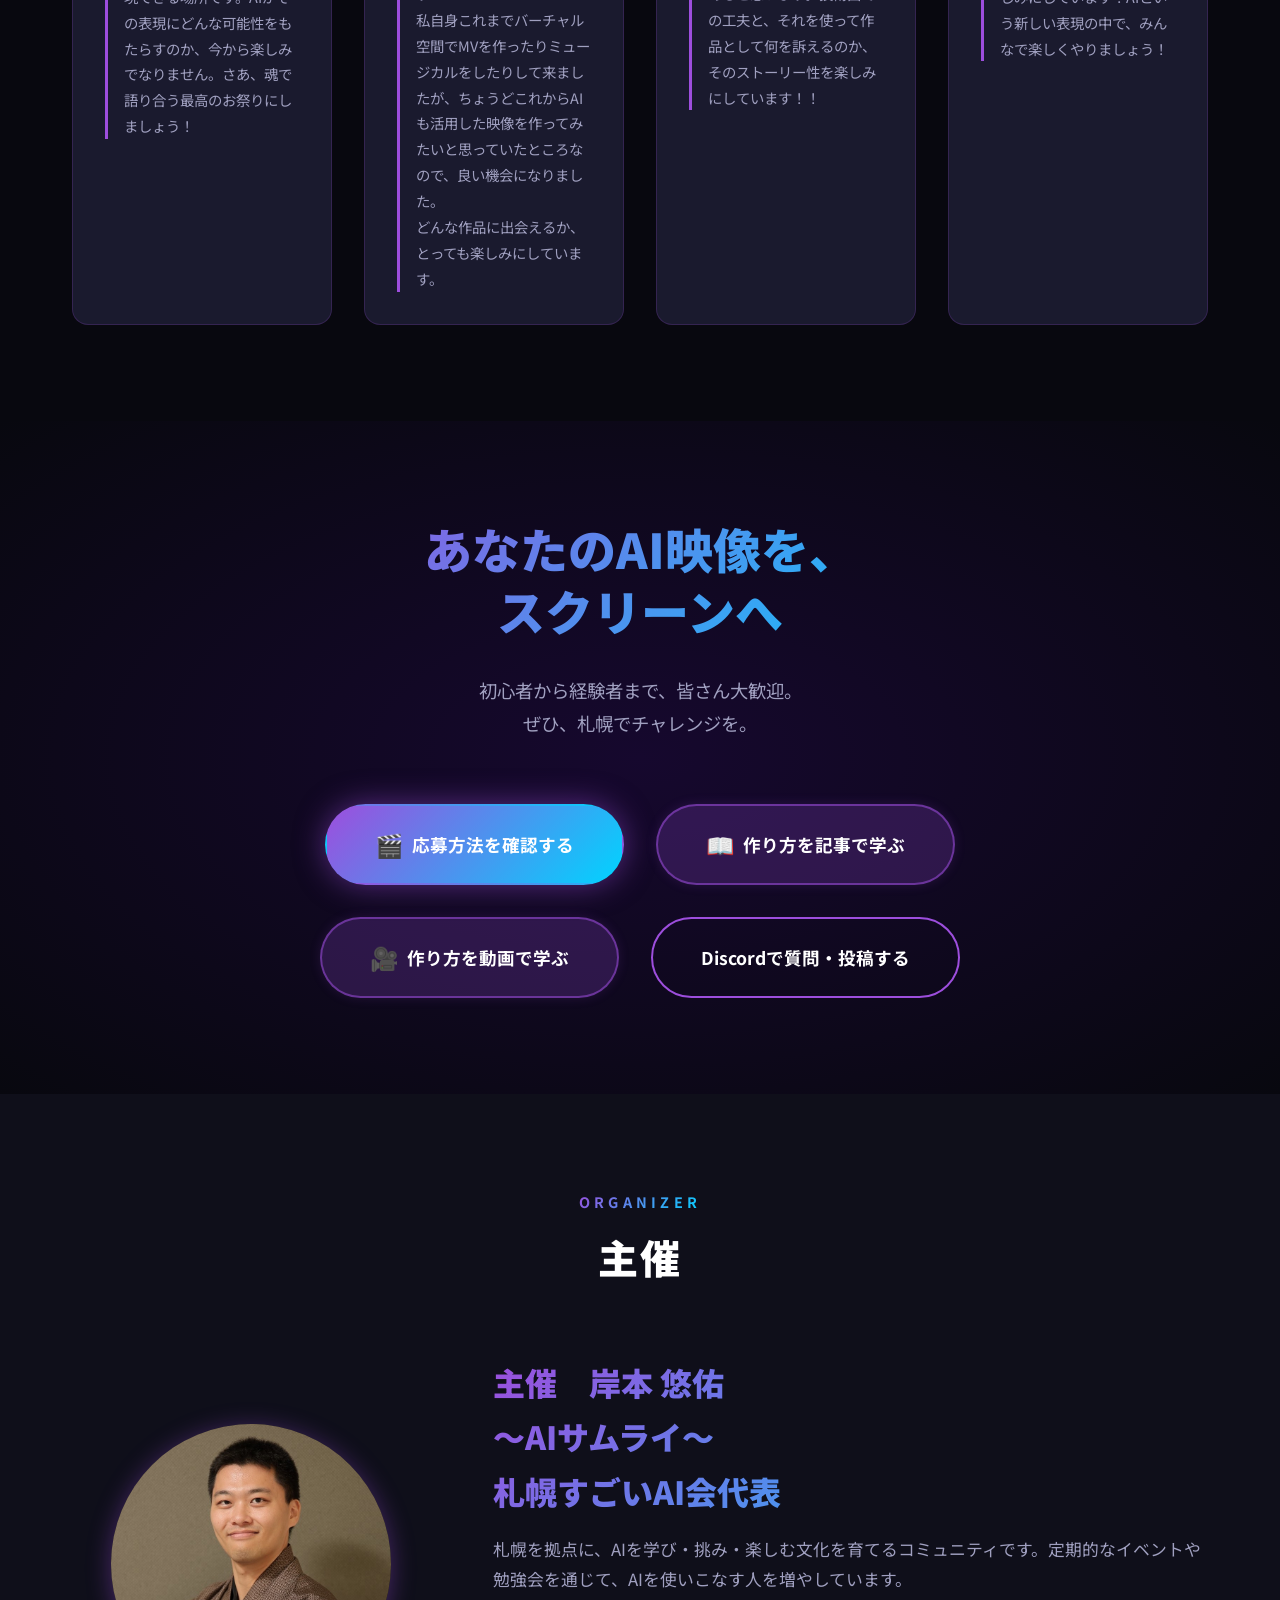
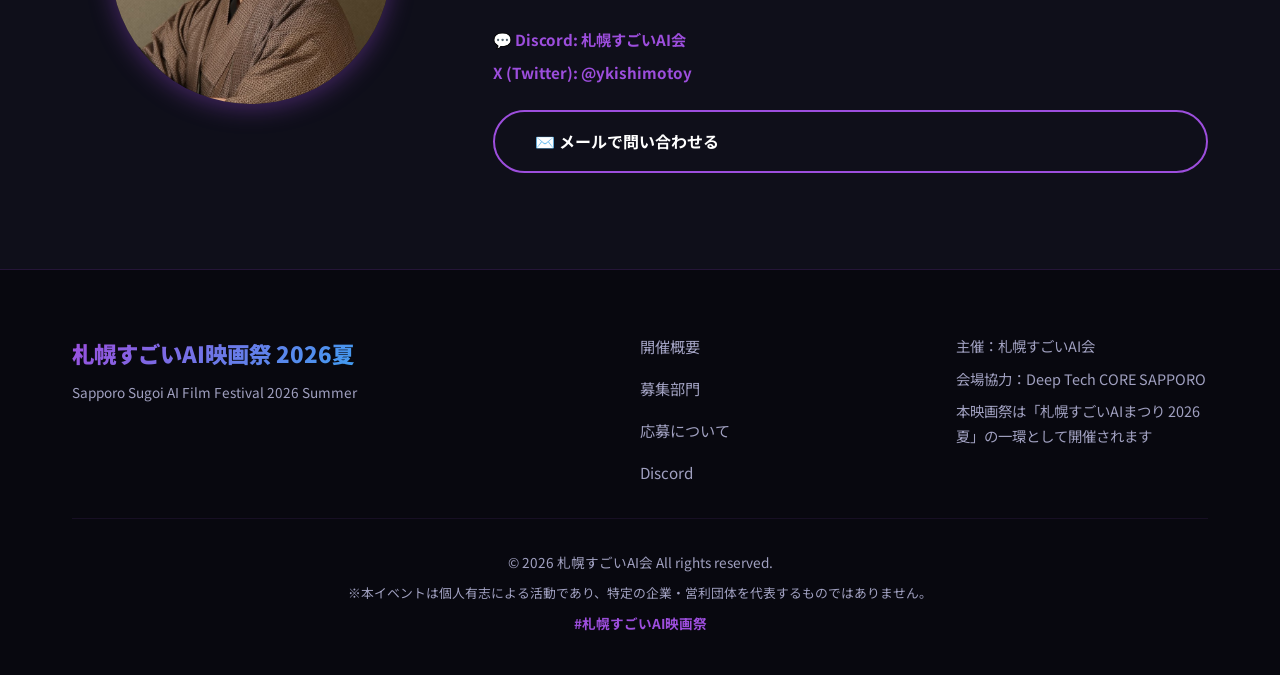
==== commit 38ccadf7: "add opening" ====
--- a/index.html
+++ b/index.html
@@ -221,7 +221,7 @@
                             <td data-label="上映目安時刻">10:00</td>
                         </tr>
                         <tr>
-                            <td data-label="作品名">オープニングムービー</td>
+                            <td data-label="作品名">オープニングムービー<br><a href="opening.html" class="screening-note-link">制作の記録 →</a></td>
                             <td data-label="クリエイター">岸本悠佑_AIサムライ</td>
                             <td data-label="上映目安時刻">10:10</td>
                         </tr>
--- a/style.css
+++ b/style.css
@@ -2052,6 +2052,27 @@
     white-space: nowrap;
 }
 
+/* セル内の補足ボタン（オープニングムービー制作の記録など） */
+.screening-note-link {
+    display: inline-block;
+    margin-top: 0.5rem;
+    padding: 0.3rem 0.85rem;
+    font-size: 0.78rem;
+    font-weight: 700;
+    color: var(--film-cyan);
+    border: 1px solid rgba(0, 212, 255, 0.5);
+    border-radius: 999px;
+    text-decoration: none;
+    background: rgba(0, 212, 255, 0.08);
+    transition: background 0.2s ease, color 0.2s ease, box-shadow 0.2s ease;
+}
+
+.screening-note-link:hover {
+    background: var(--film-cyan);
+    color: var(--dark-bg);
+    box-shadow: 0 0 16px rgba(0, 212, 255, 0.4);
+}
+
 /* 開場挨拶・表彰・幕間などの特殊行 */
 .screening-row-special td {
     color: var(--film-gold);
@@ -2223,3 +2244,206 @@
         padding: 0.4rem 0.7rem;
     }
 }
+
+/* ===== Opening Movie Page (opening.html) ===== */
+.op-story {
+    max-width: 720px;
+    margin: 0 auto;
+    color: var(--text-secondary);
+    font-size: 1rem;
+    line-height: 2.1;
+}
+
+.op-story p {
+    margin-bottom: 1.6rem;
+}
+
+.op-emphasis {
+    color: #fff;
+    font-weight: 900;
+    font-size: 1.25rem;
+    text-align: center;
+    letter-spacing: 0.05em;
+    margin: 2.5rem 0;
+}
+
+.op-hands {
+    text-align: center;
+    margin: 2.5rem auto;
+}
+
+.op-hands p {
+    margin-bottom: 0.7rem;
+    color: var(--text-primary);
+    font-weight: 700;
+    letter-spacing: 0.08em;
+}
+
+.op-motif {
+    color: var(--film-cyan);
+    font-weight: 700;
+}
+
+/* details / summary */
+.op-details {
+    max-width: 800px;
+    margin: 0 auto;
+    background: rgba(255, 255, 255, 0.03);
+    border: 1px solid rgba(255, 255, 255, 0.1);
+    border-radius: 12px;
+    padding: 0 1.75rem;
+}
+
+.op-details[open] {
+    padding-bottom: 2rem;
+}
+
+.op-details > summary {
+    cursor: pointer;
+    padding: 1.4rem 0;
+    font-weight: 700;
+    color: #fff;
+    font-size: 1.05rem;
+    line-height: 1.6;
+}
+
+.op-details > summary:hover {
+    color: var(--film-cyan);
+}
+
+.op-details-note {
+    color: var(--text-secondary);
+    font-weight: 400;
+    font-size: 0.9rem;
+}
+
+.op-details h3 {
+    color: var(--film-cyan);
+    font-size: 1.15rem;
+    margin: 2.5rem 0 1rem;
+    padding-bottom: 0.5rem;
+    border-bottom: 1px solid rgba(0, 212, 255, 0.25);
+}
+
+.op-details h4 {
+    color: var(--text-primary);
+    font-size: 1rem;
+    margin: 2rem 0 0.8rem;
+}
+
+.op-details p {
+    color: var(--text-secondary);
+    font-size: 0.95rem;
+    line-height: 1.9;
+    margin-bottom: 1.1rem;
+}
+
+.op-details strong {
+    color: var(--text-primary);
+}
+
+.op-flow {
+    background: rgba(0, 212, 255, 0.06);
+    border-left: 4px solid var(--film-cyan);
+    border-radius: 0 8px 8px 0;
+    padding: 1rem 1.25rem;
+    margin: 1.25rem 0 1.5rem;
+    color: #fff;
+    font-weight: 700;
+    font-size: 0.95rem;
+    line-height: 1.9;
+}
+
+/* nested details */
+.op-subdetails {
+    background: rgba(255, 255, 255, 0.03);
+    border: 1px solid rgba(255, 255, 255, 0.08);
+    border-radius: 8px;
+    padding: 0 1.25rem;
+    margin: 1.25rem 0;
+}
+
+.op-subdetails[open] {
+    padding-bottom: 1.25rem;
+}
+
+.op-subdetails > summary {
+    cursor: pointer;
+    padding: 1rem 0;
+    font-weight: 700;
+    color: var(--text-primary);
+    font-size: 0.95rem;
+}
+
+.op-subdetails > summary:hover {
+    color: var(--film-cyan);
+}
+
+/* generation history links */
+.op-links {
+    list-style: none;
+    margin: 1rem 0 1.5rem;
+}
+
+.op-links li {
+    padding: 0.45rem 0;
+    border-bottom: 1px solid rgba(255, 255, 255, 0.05);
+    font-size: 0.88rem;
+    color: var(--text-secondary);
+    line-height: 1.7;
+    word-break: break-all;
+}
+
+.op-links li:last-child {
+    border-bottom: none;
+}
+
+.op-links a {
+    color: var(--film-cyan);
+    text-decoration: underline;
+    text-underline-offset: 3px;
+}
+
+.op-links a:hover {
+    opacity: 0.75;
+}
+
+.op-work-name {
+    color: var(--text-primary);
+    font-weight: 700;
+}
+
+/* video generation prompt */
+.op-prompt {
+    background: rgba(0, 0, 0, 0.35);
+    border: 1px solid rgba(255, 255, 255, 0.08);
+    border-radius: 8px;
+    padding: 1.1rem 1.25rem;
+    margin: 0.75rem 0 1.5rem;
+    font-family: 'SF Mono', 'Menlo', 'Consolas', monospace;
+    font-size: 0.78rem;
+    line-height: 1.7;
+    color: var(--text-secondary);
+    white-space: pre-wrap;
+    word-break: break-word;
+    max-height: 420px;
+    overflow-y: auto;
+}
+
+/* mail excerpt */
+.op-mail {
+    border-left: 3px solid rgba(255, 255, 255, 0.2);
+    padding: 0.25rem 0 0.25rem 1.25rem;
+    margin: 1rem 0;
+}
+
+.op-mail p {
+    font-size: 0.9rem;
+}
+
+.op-mail-subject {
+    color: var(--text-primary);
+    font-weight: 700;
+    font-size: 0.95rem;
+    margin-bottom: 1rem;
+}
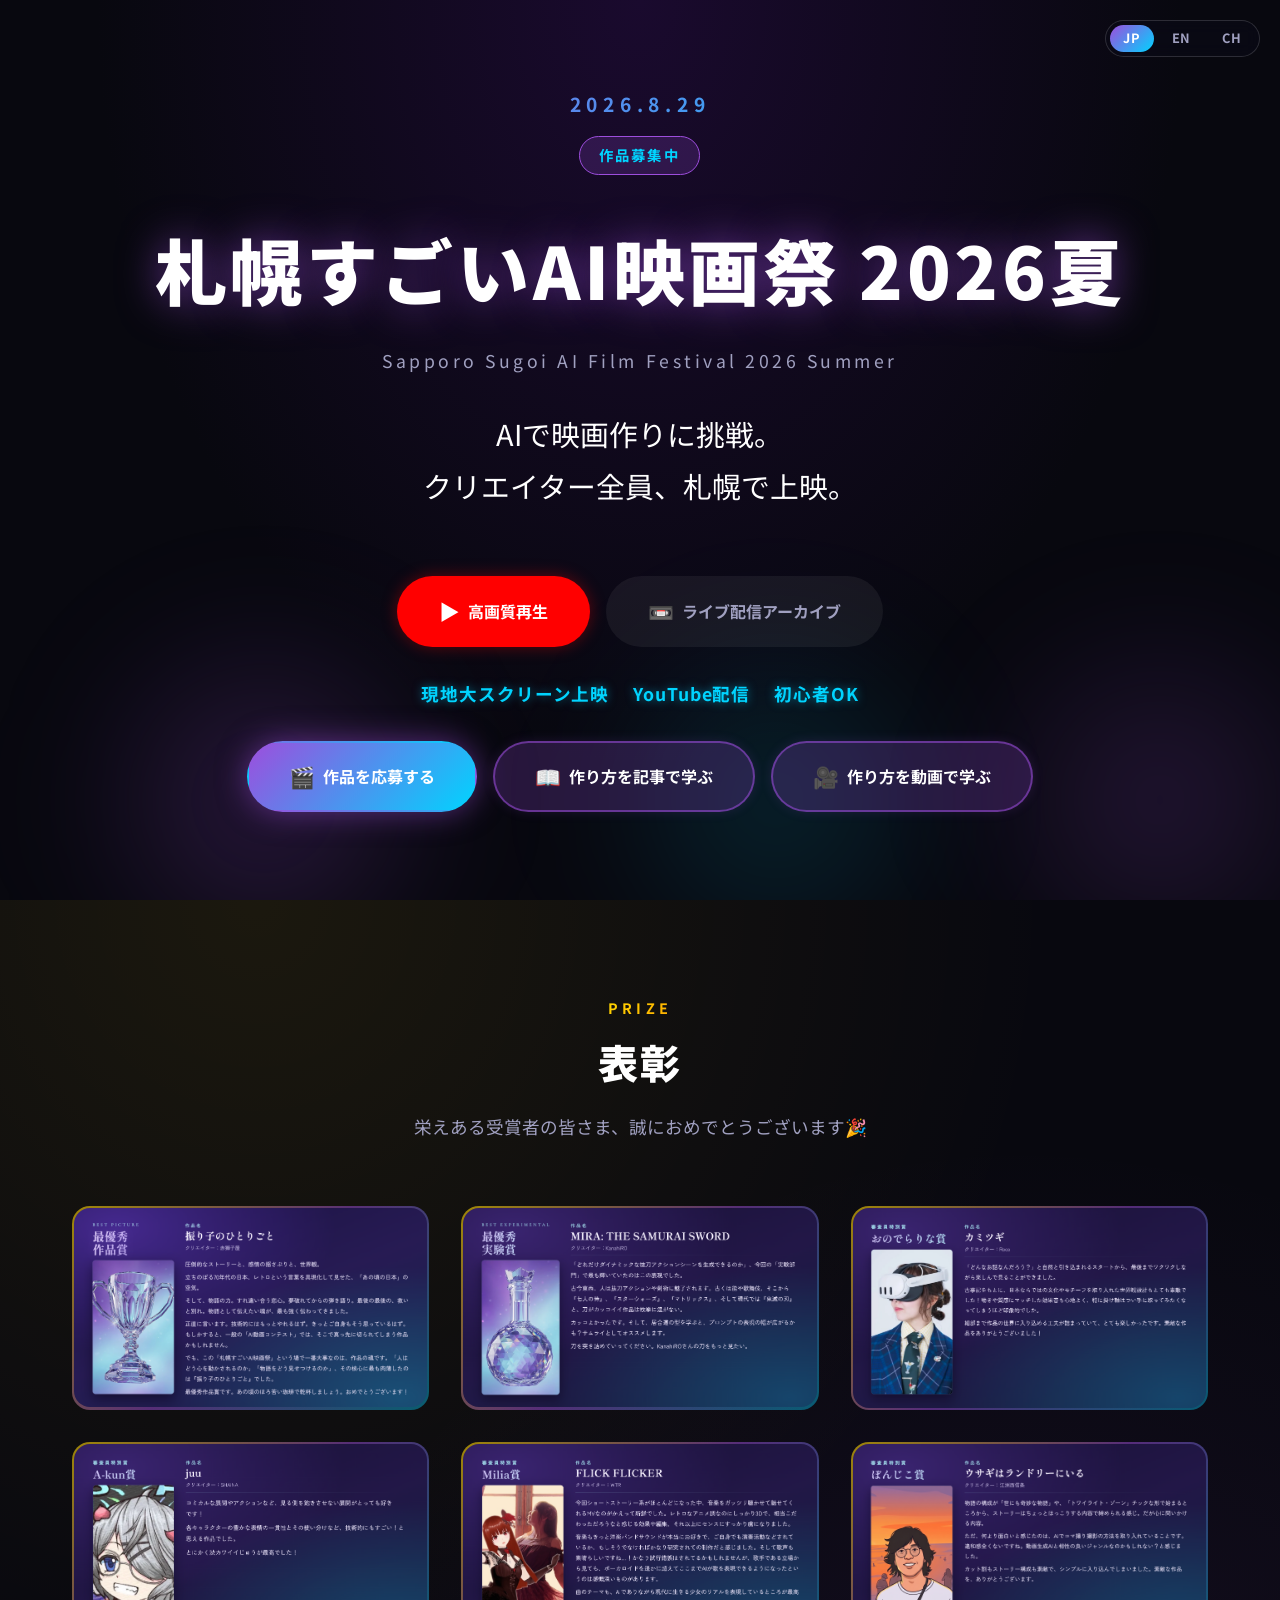
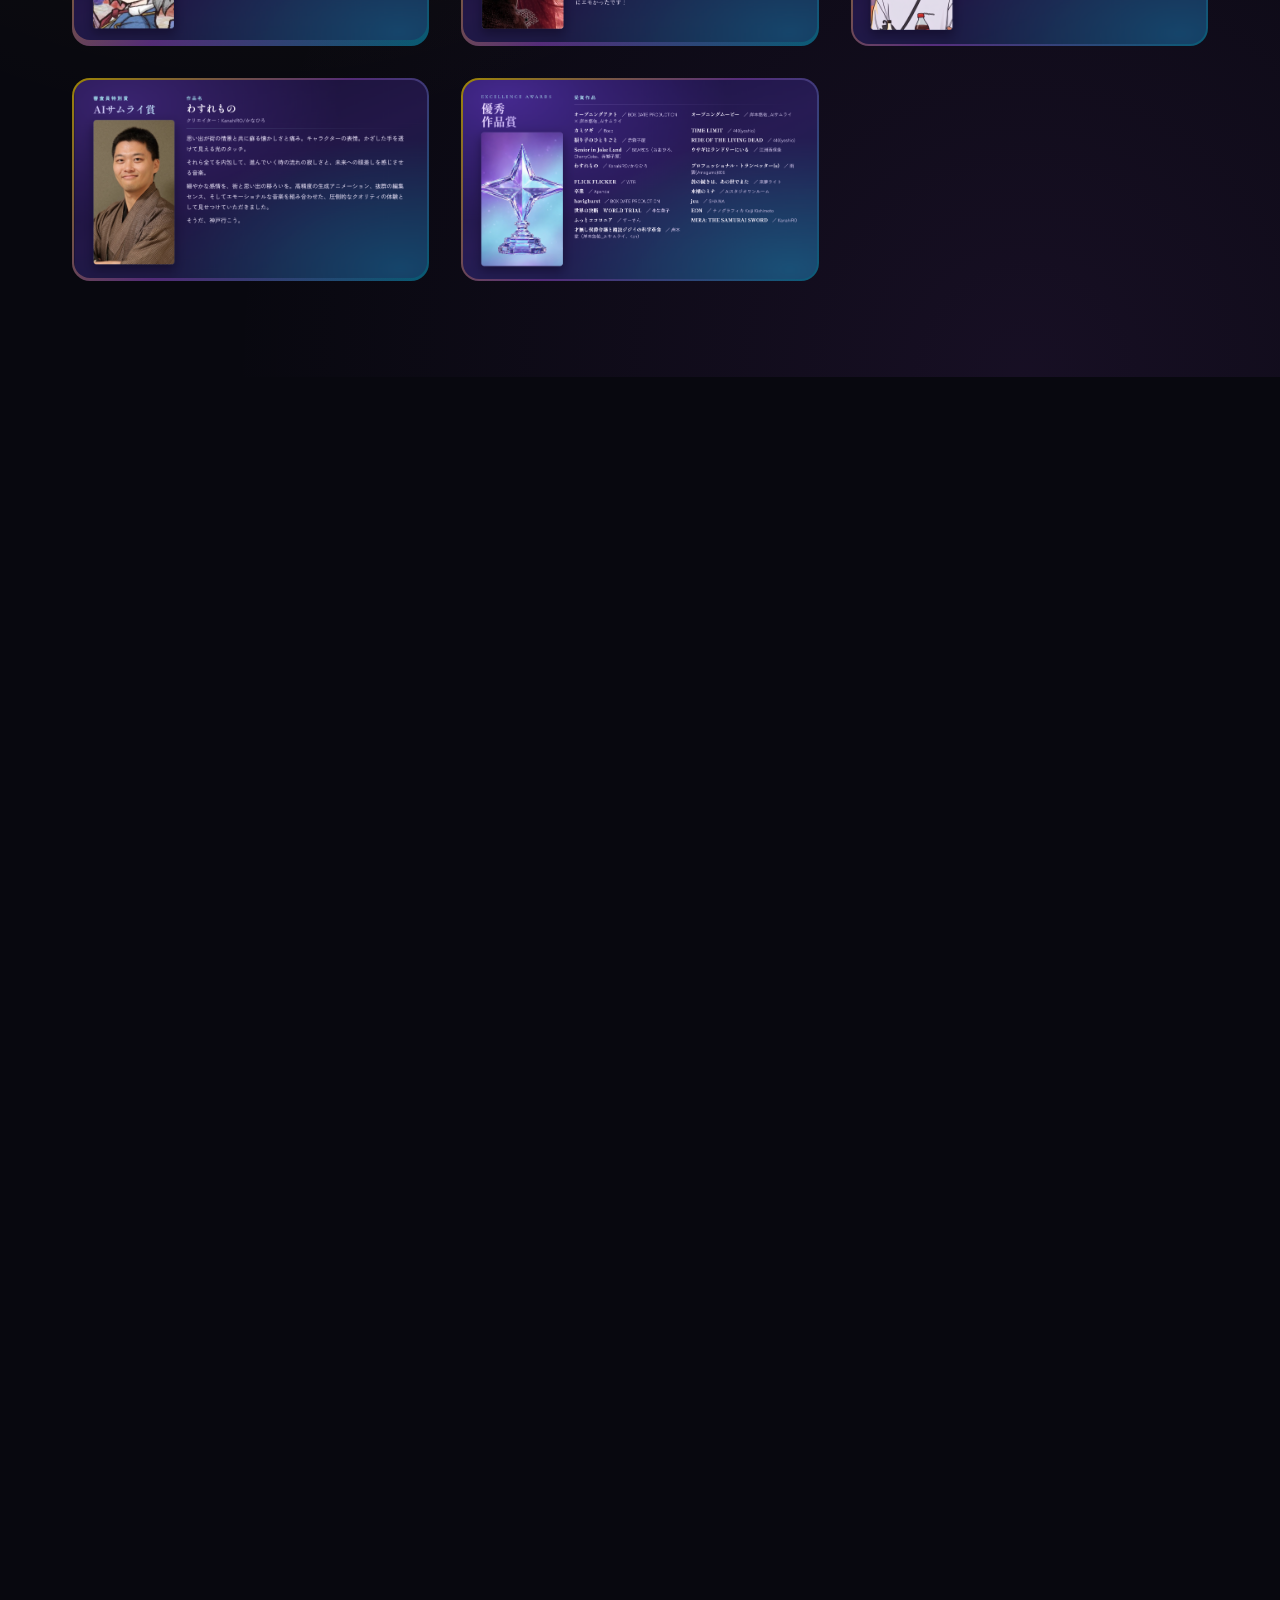
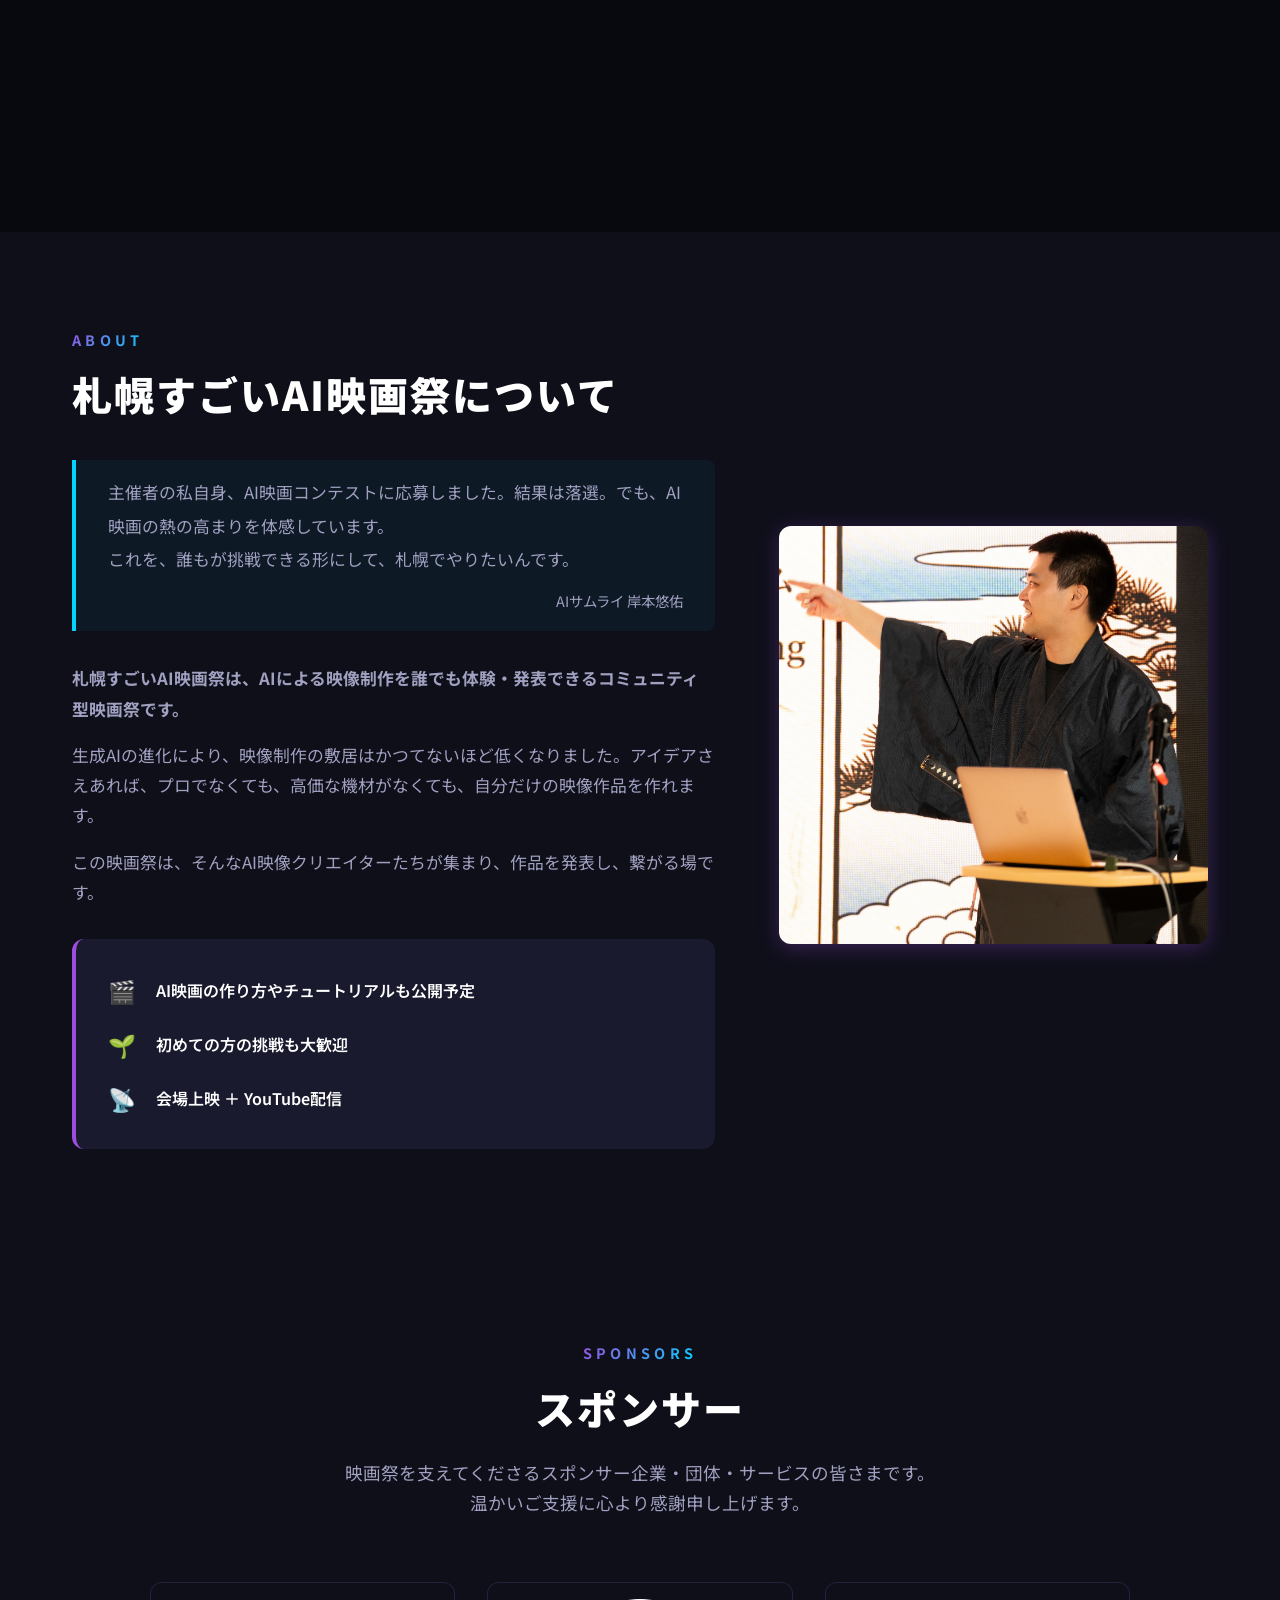
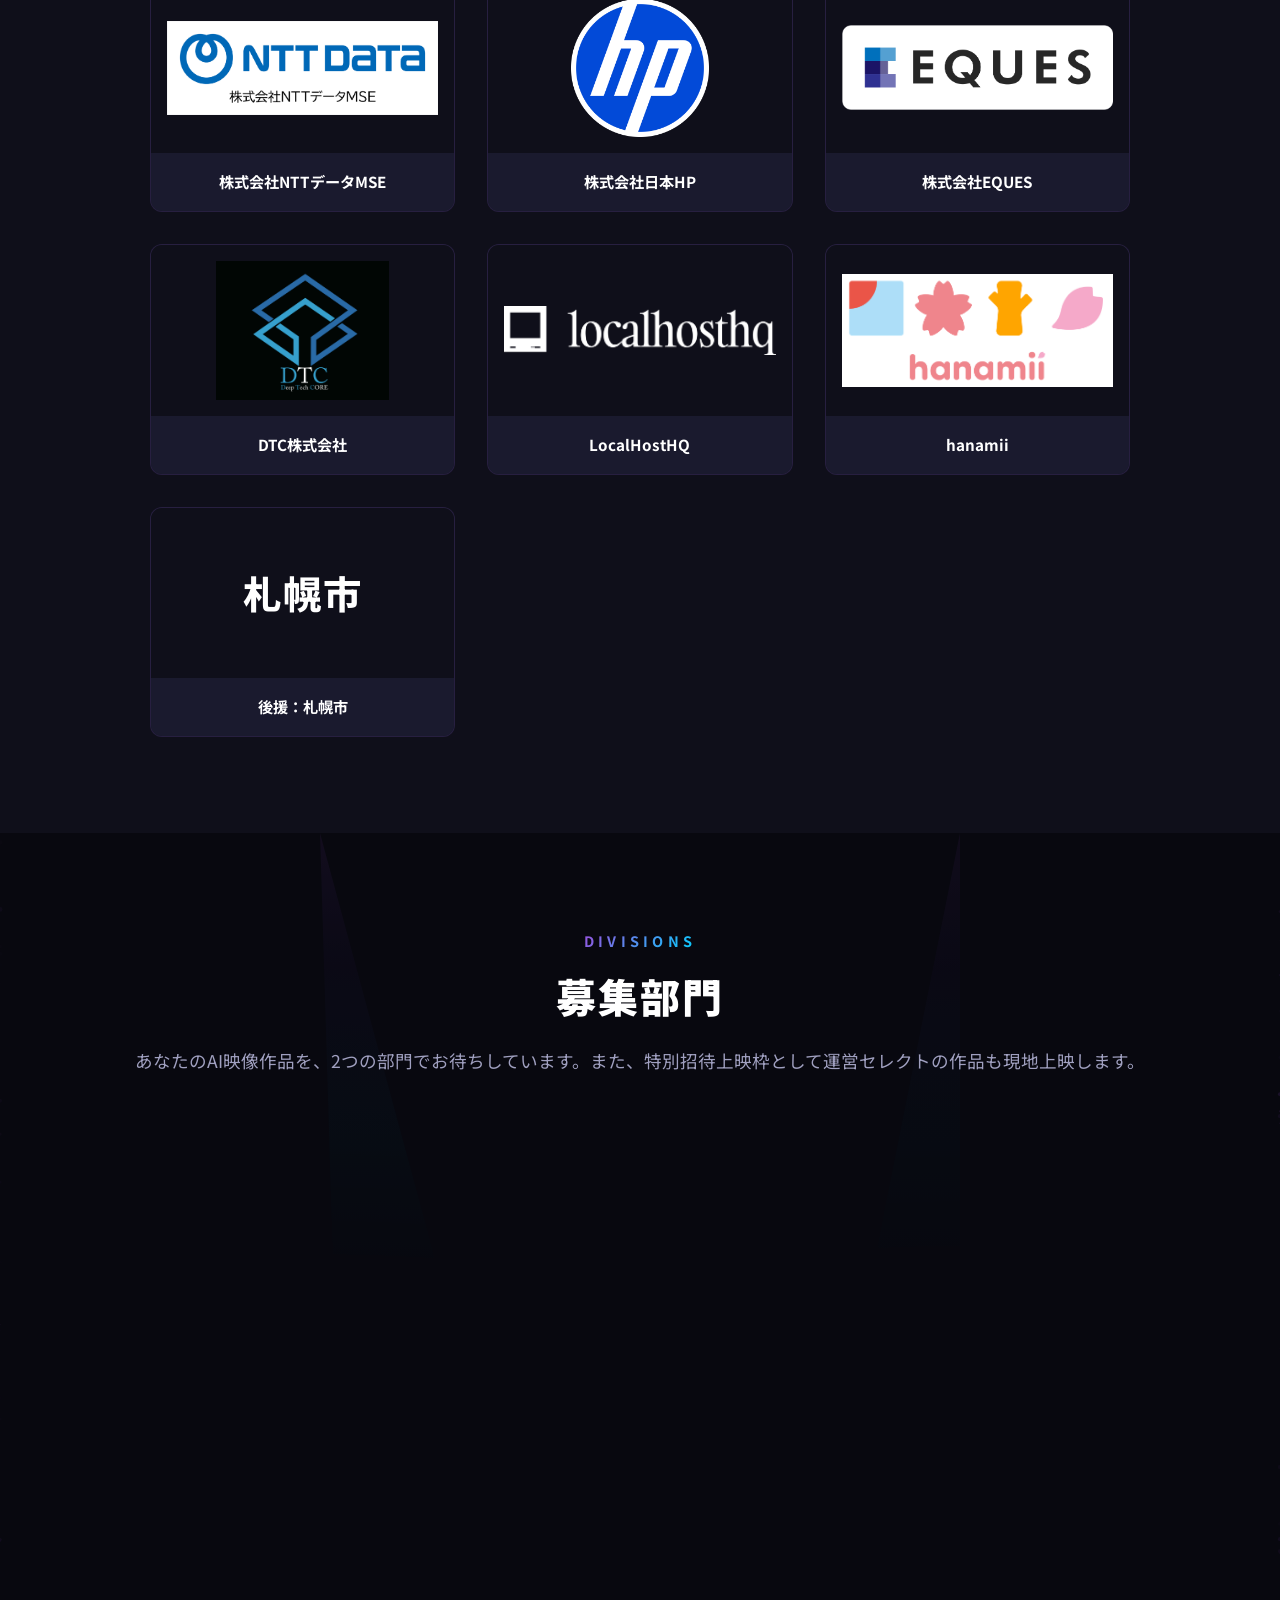
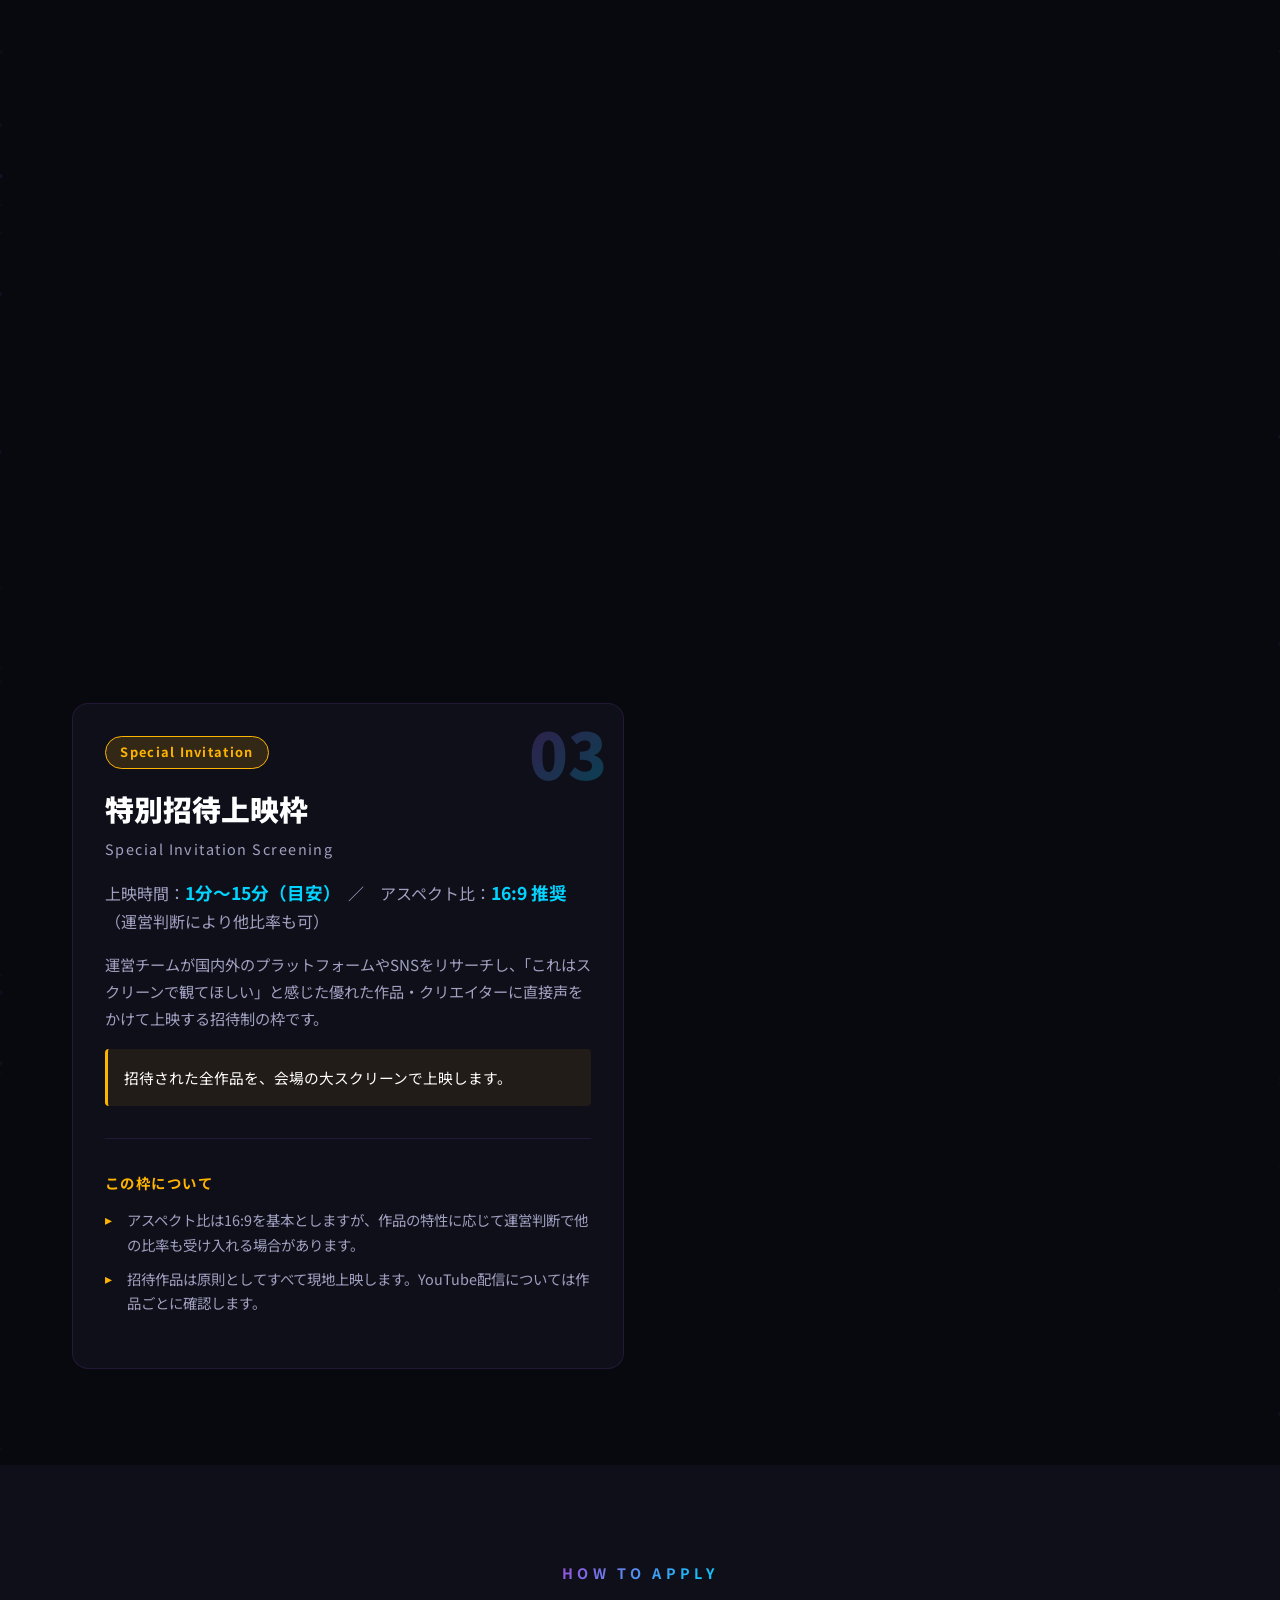
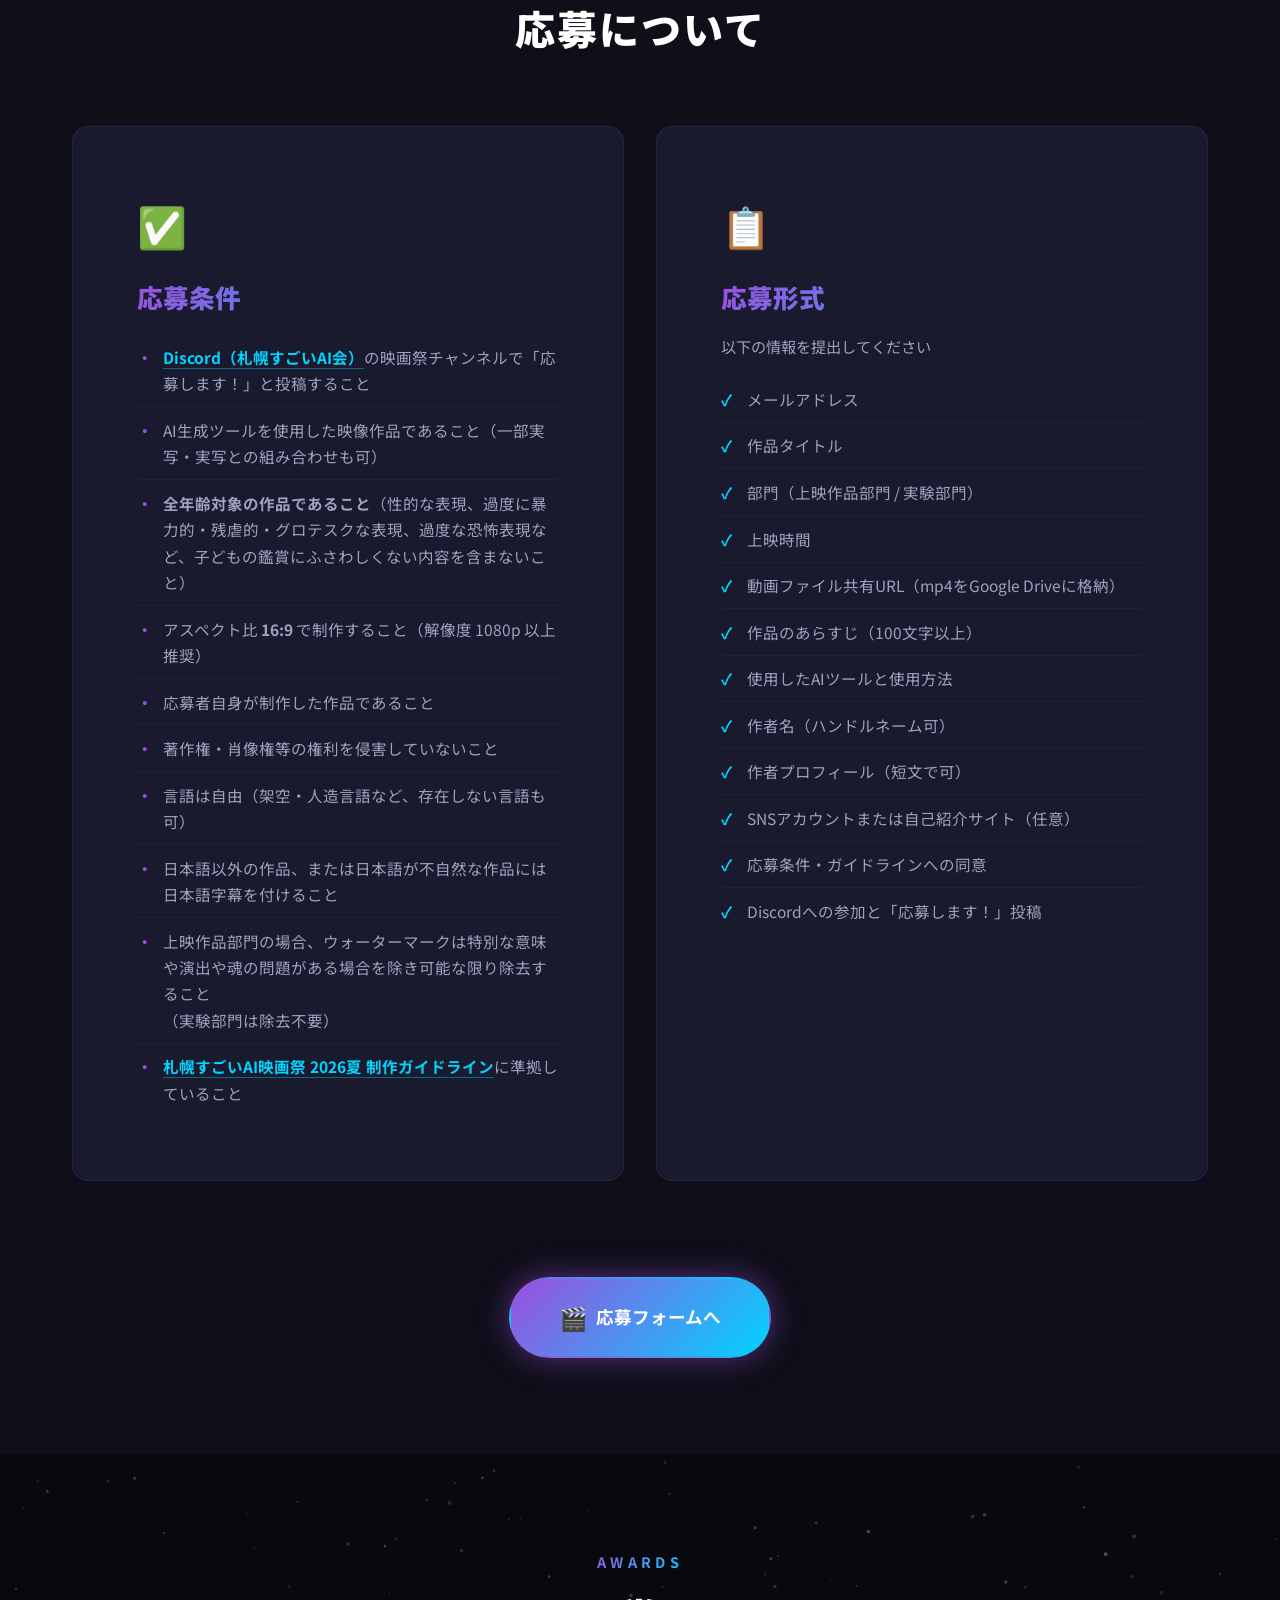
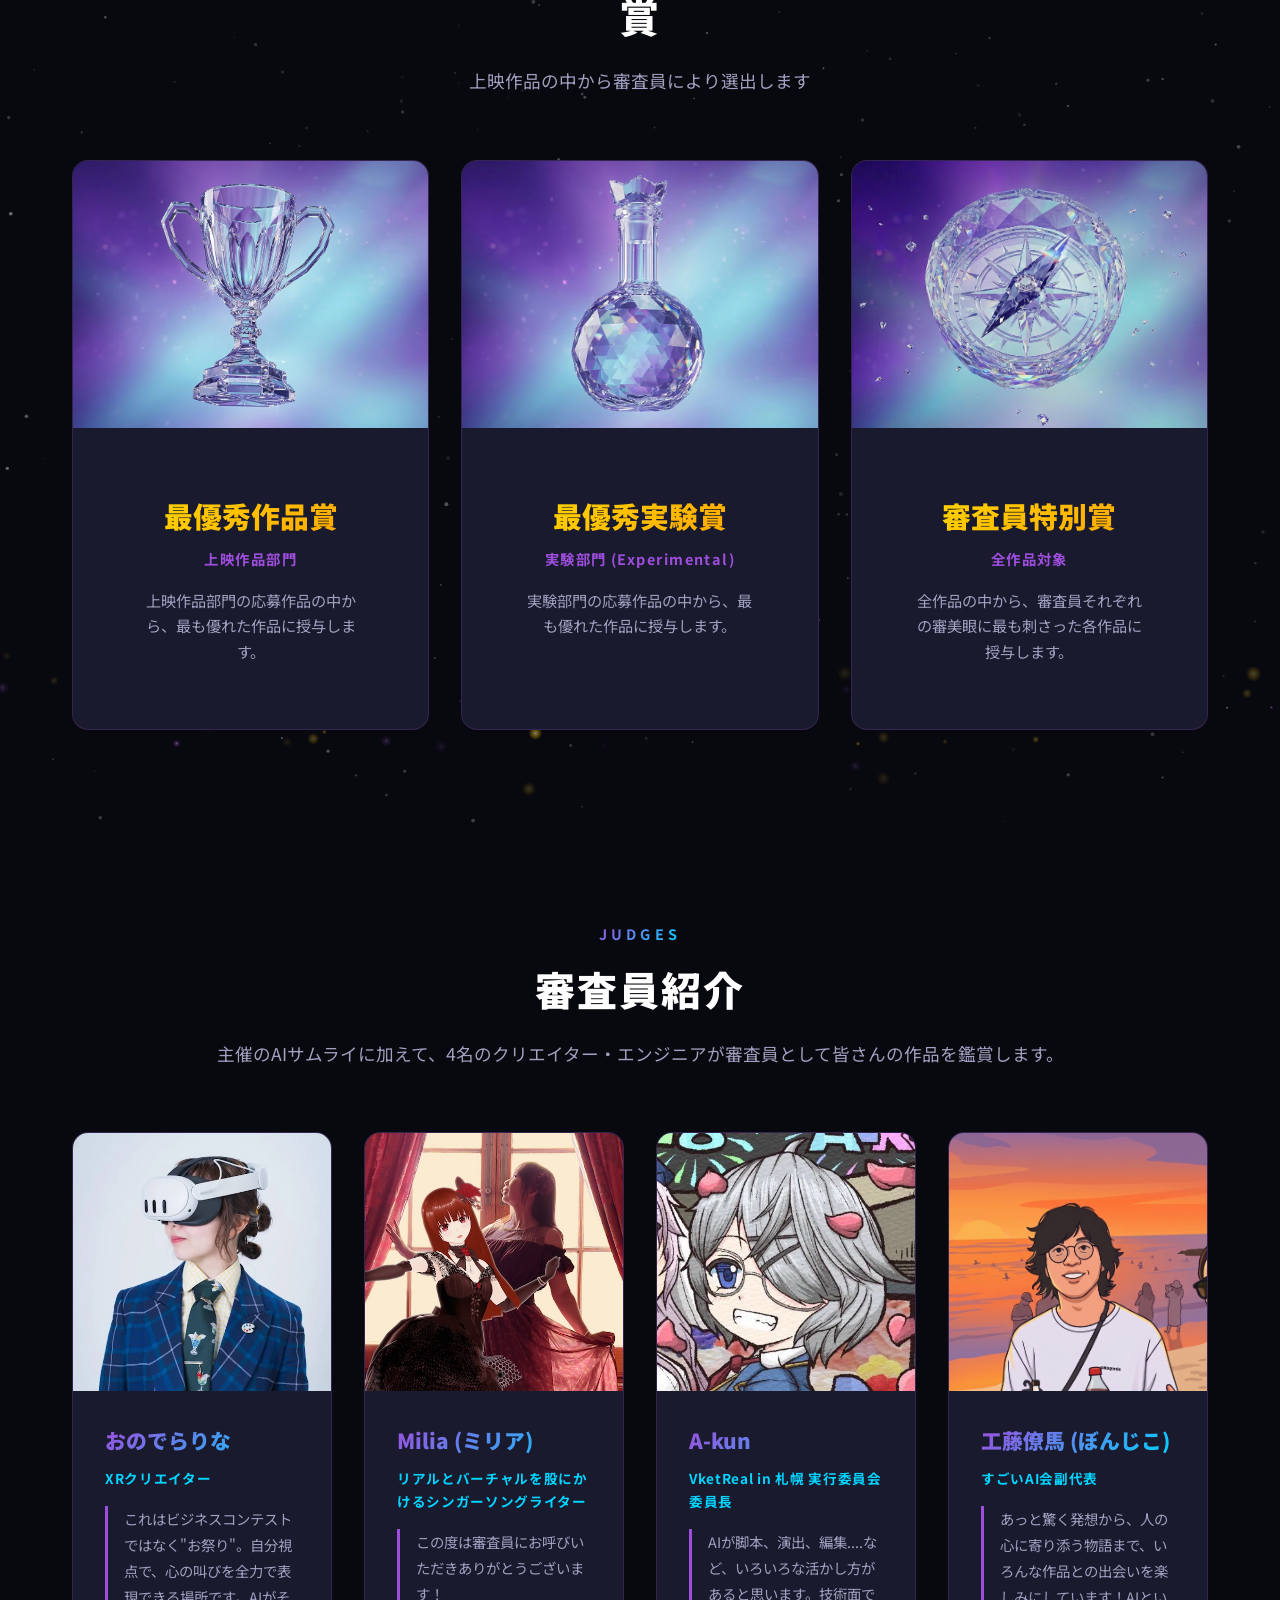
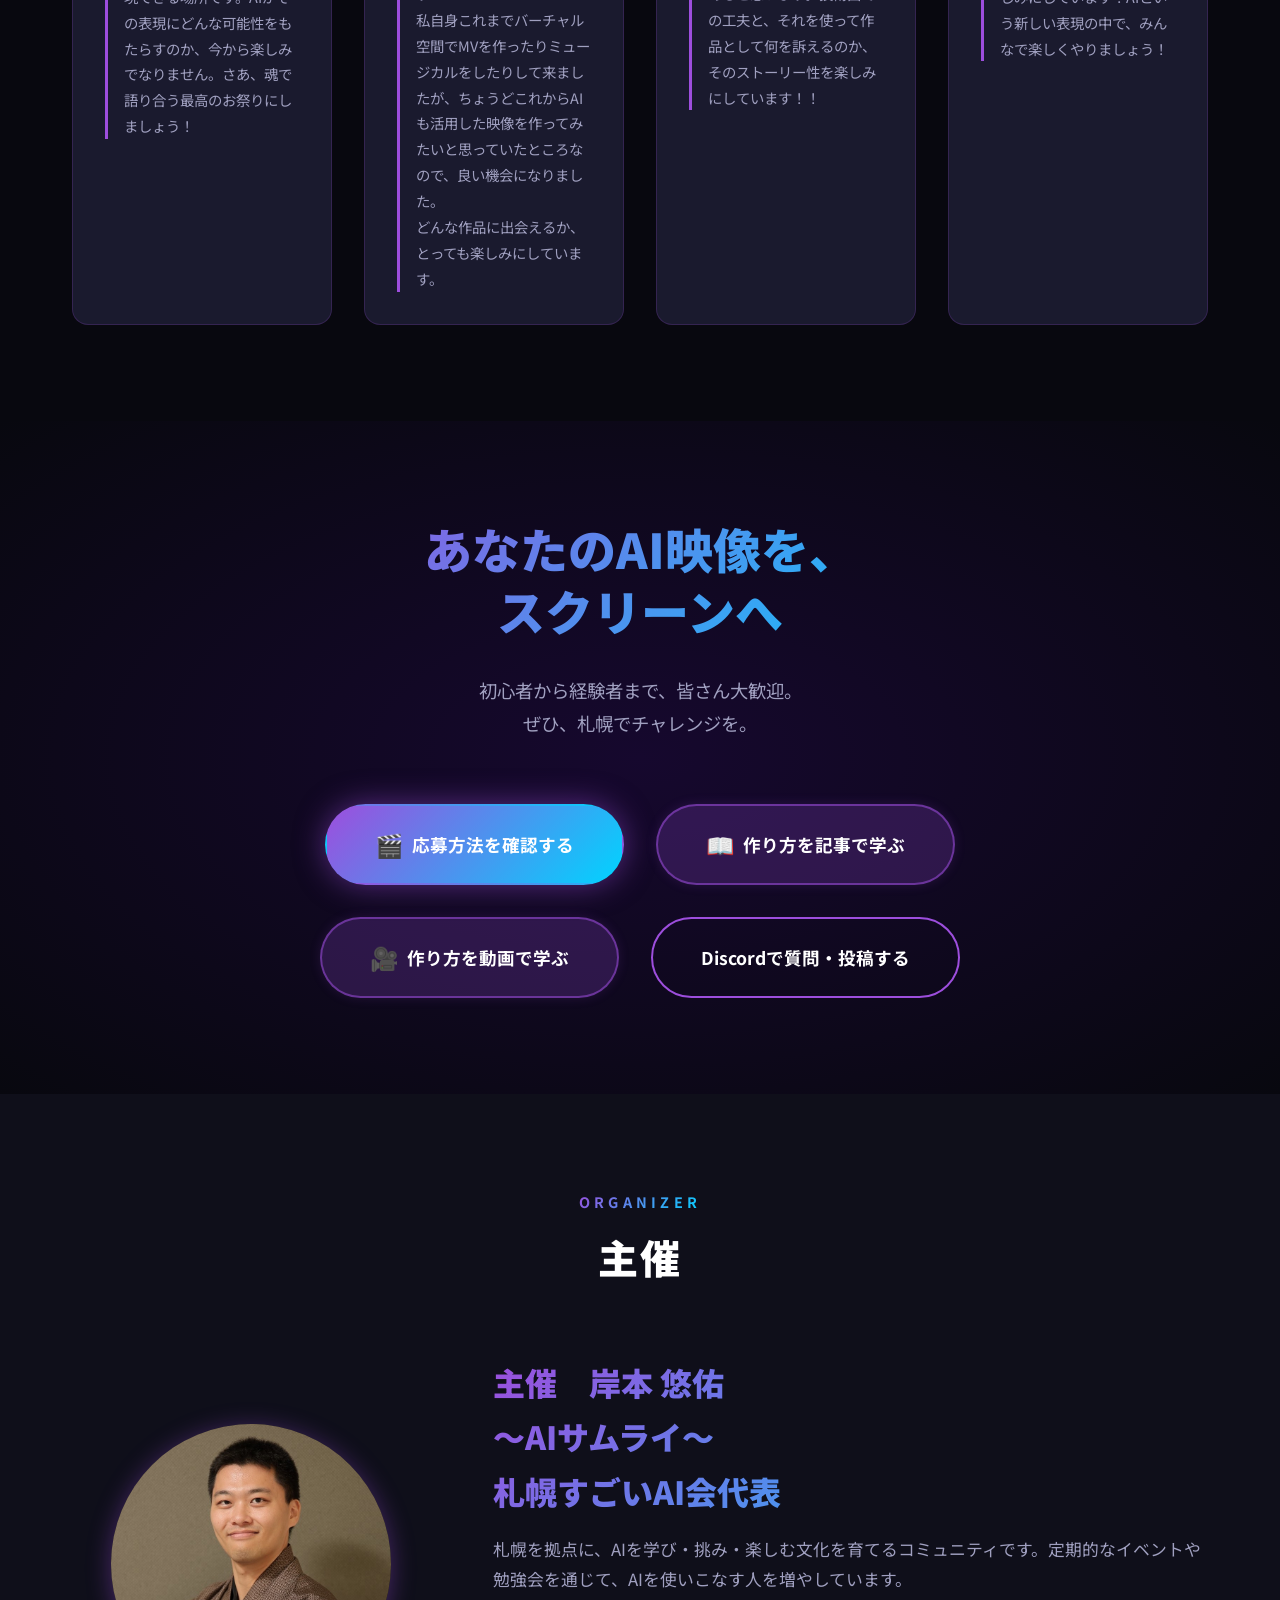
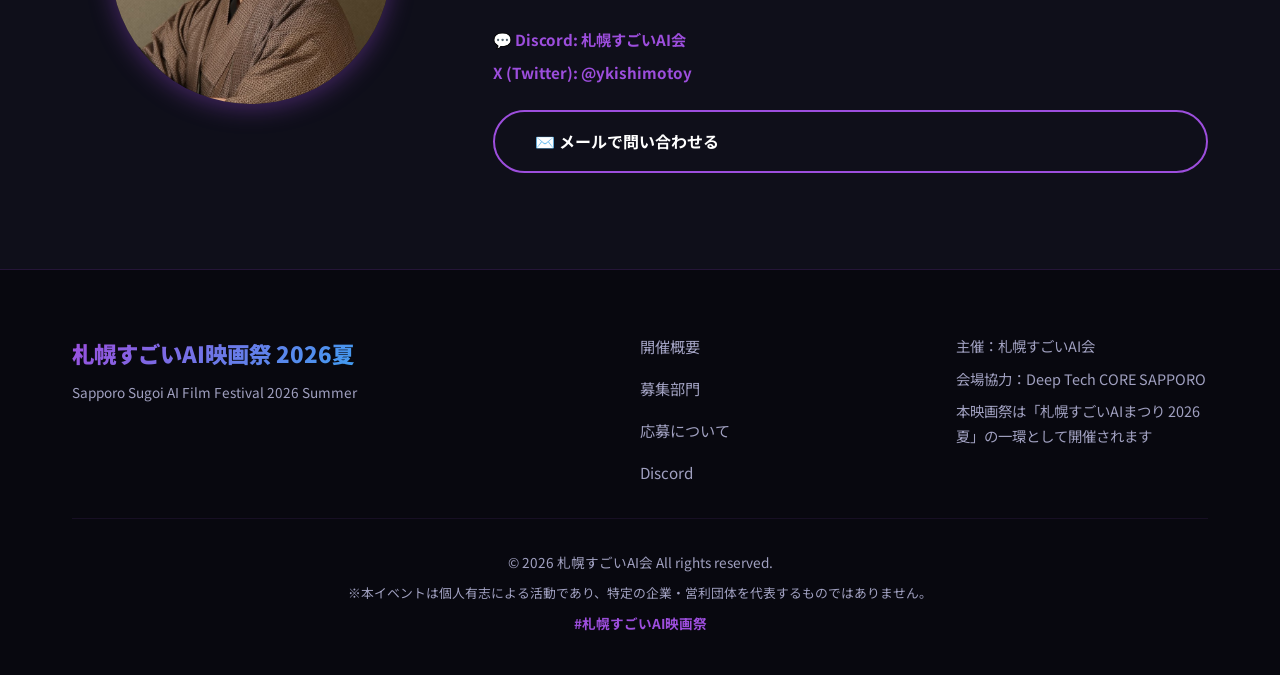
==== commit feea8d8f: "add opening button" ====
--- a/index.html
+++ b/index.html
@@ -220,10 +220,10 @@
                             <td data-label="クリエイター">BOX DATE PRODUCTION × 岸本悠佑_AIサムライ</td>
                             <td data-label="上映目安時刻">10:00</td>
                         </tr>
-                        <tr>
-                            <td data-label="作品名">オープニングムービー<br><a href="opening.html" class="screening-note-link">制作の記録 →</a></td>
+                        <tr class="screening-row-opening">
+                            <td data-label="作品名">オープニングムービー<br><a href="opening.html" class="screening-note-link note-pc">制作の記録 →</a></td>
                             <td data-label="クリエイター">岸本悠佑_AIサムライ</td>
-                            <td data-label="上映目安時刻">10:10</td>
+                            <td data-label="上映目安時刻">10:10<a href="opening.html" class="screening-note-link note-sp">制作の記録 →</a></td>
                         </tr>
                         <tr>
                             <td data-label="作品名">カミツギ</td>
--- a/style.css
+++ b/style.css
@@ -2067,6 +2067,11 @@
     transition: background 0.2s ease, color 0.2s ease, box-shadow 0.2s ease;
 }
 
+/* モバイル用の複製ボタンはPCでは非表示 */
+.screening-note-link.note-sp {
+    display: none;
+}
+
 .screening-note-link:hover {
     background: var(--film-cyan);
     color: var(--dark-bg);
@@ -2188,6 +2193,22 @@
     .screening-table td:last-child {
         text-align: left;
         color: var(--film-cyan);
+    }
+
+    /* オープニングムービーの行だけ特殊扱い:
+       PC用ボタンは隠し、カード最下段に全幅の行としてボタンを通常フローで差し込む */
+    .screening-row-opening td:first-child br,
+    .screening-row-opening .note-pc {
+        display: none;
+    }
+
+    .screening-note-link.note-sp {
+        display: inline-block;
+        grid-column: 1 / -1;
+        justify-self: center;
+        margin: 0.45rem 0 0.35rem;
+        padding: 0.4rem 1.6rem;
+        white-space: nowrap;
     }
 }
 
